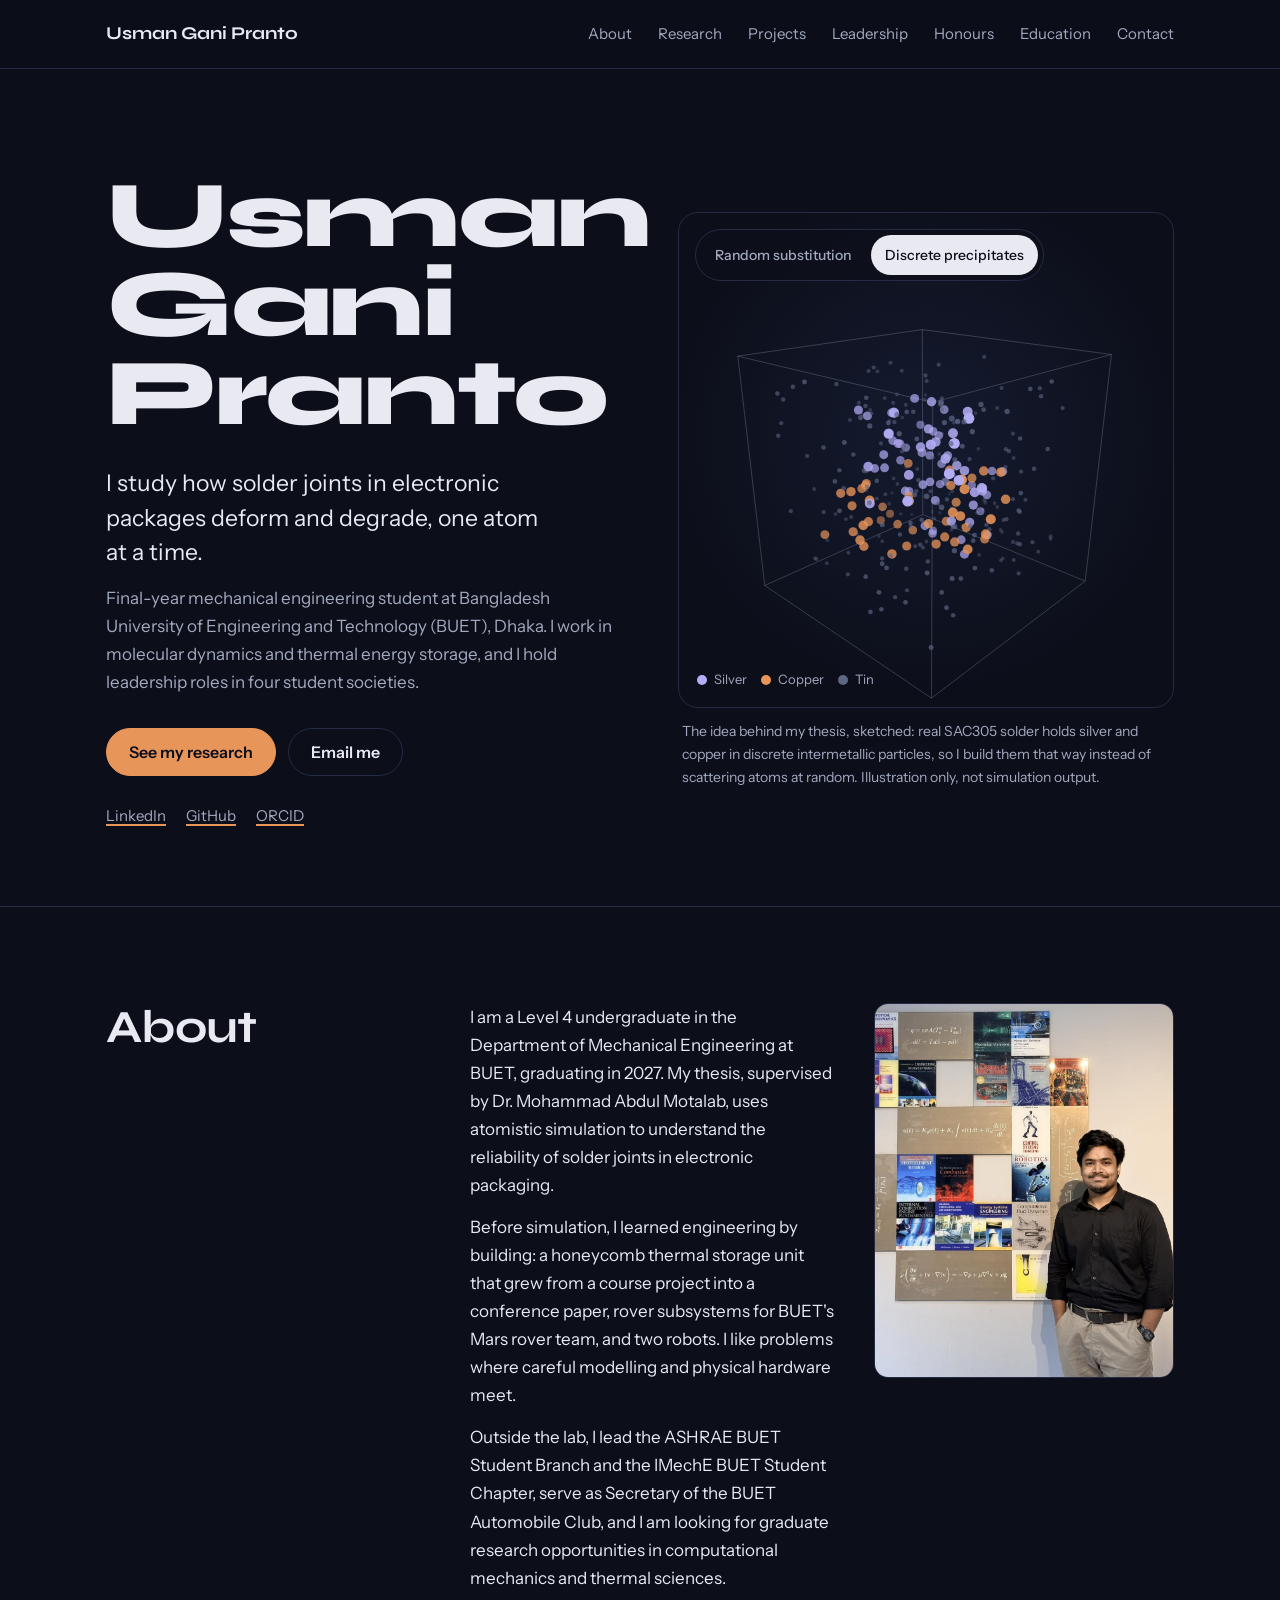
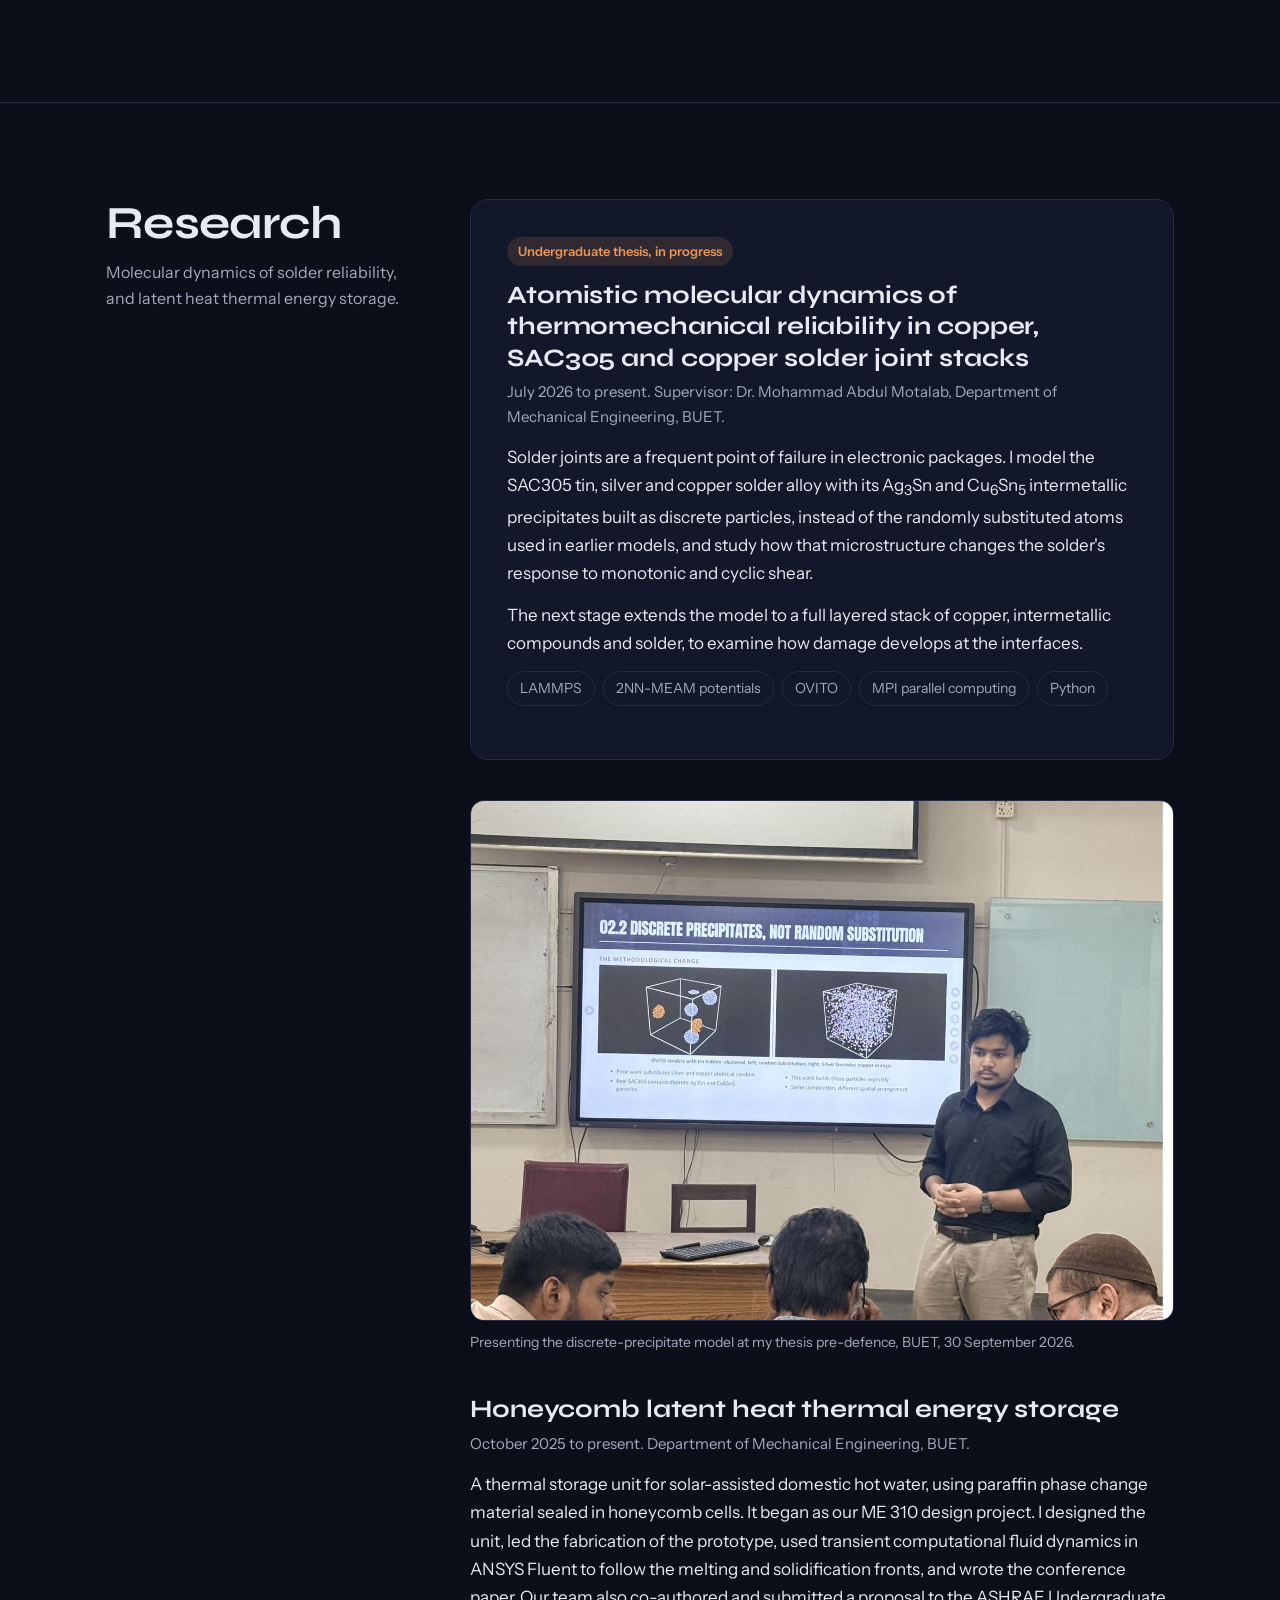
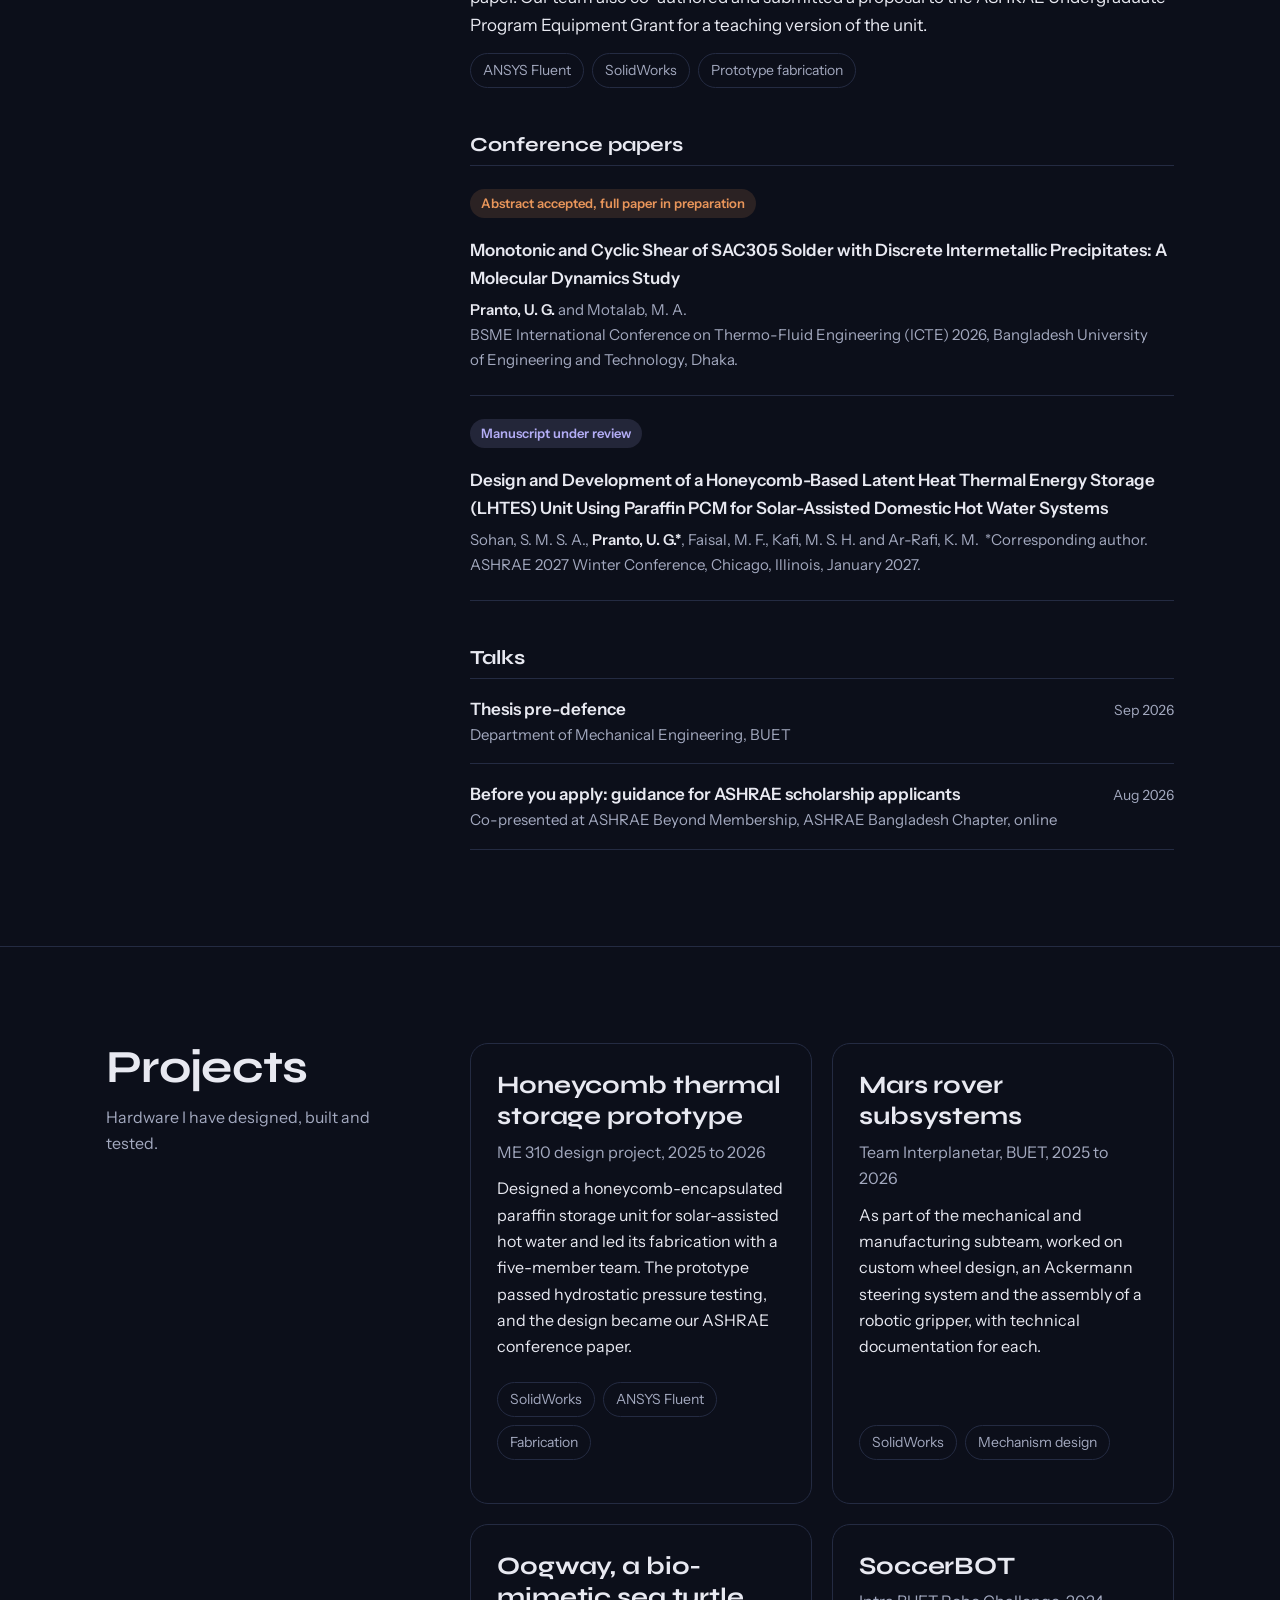
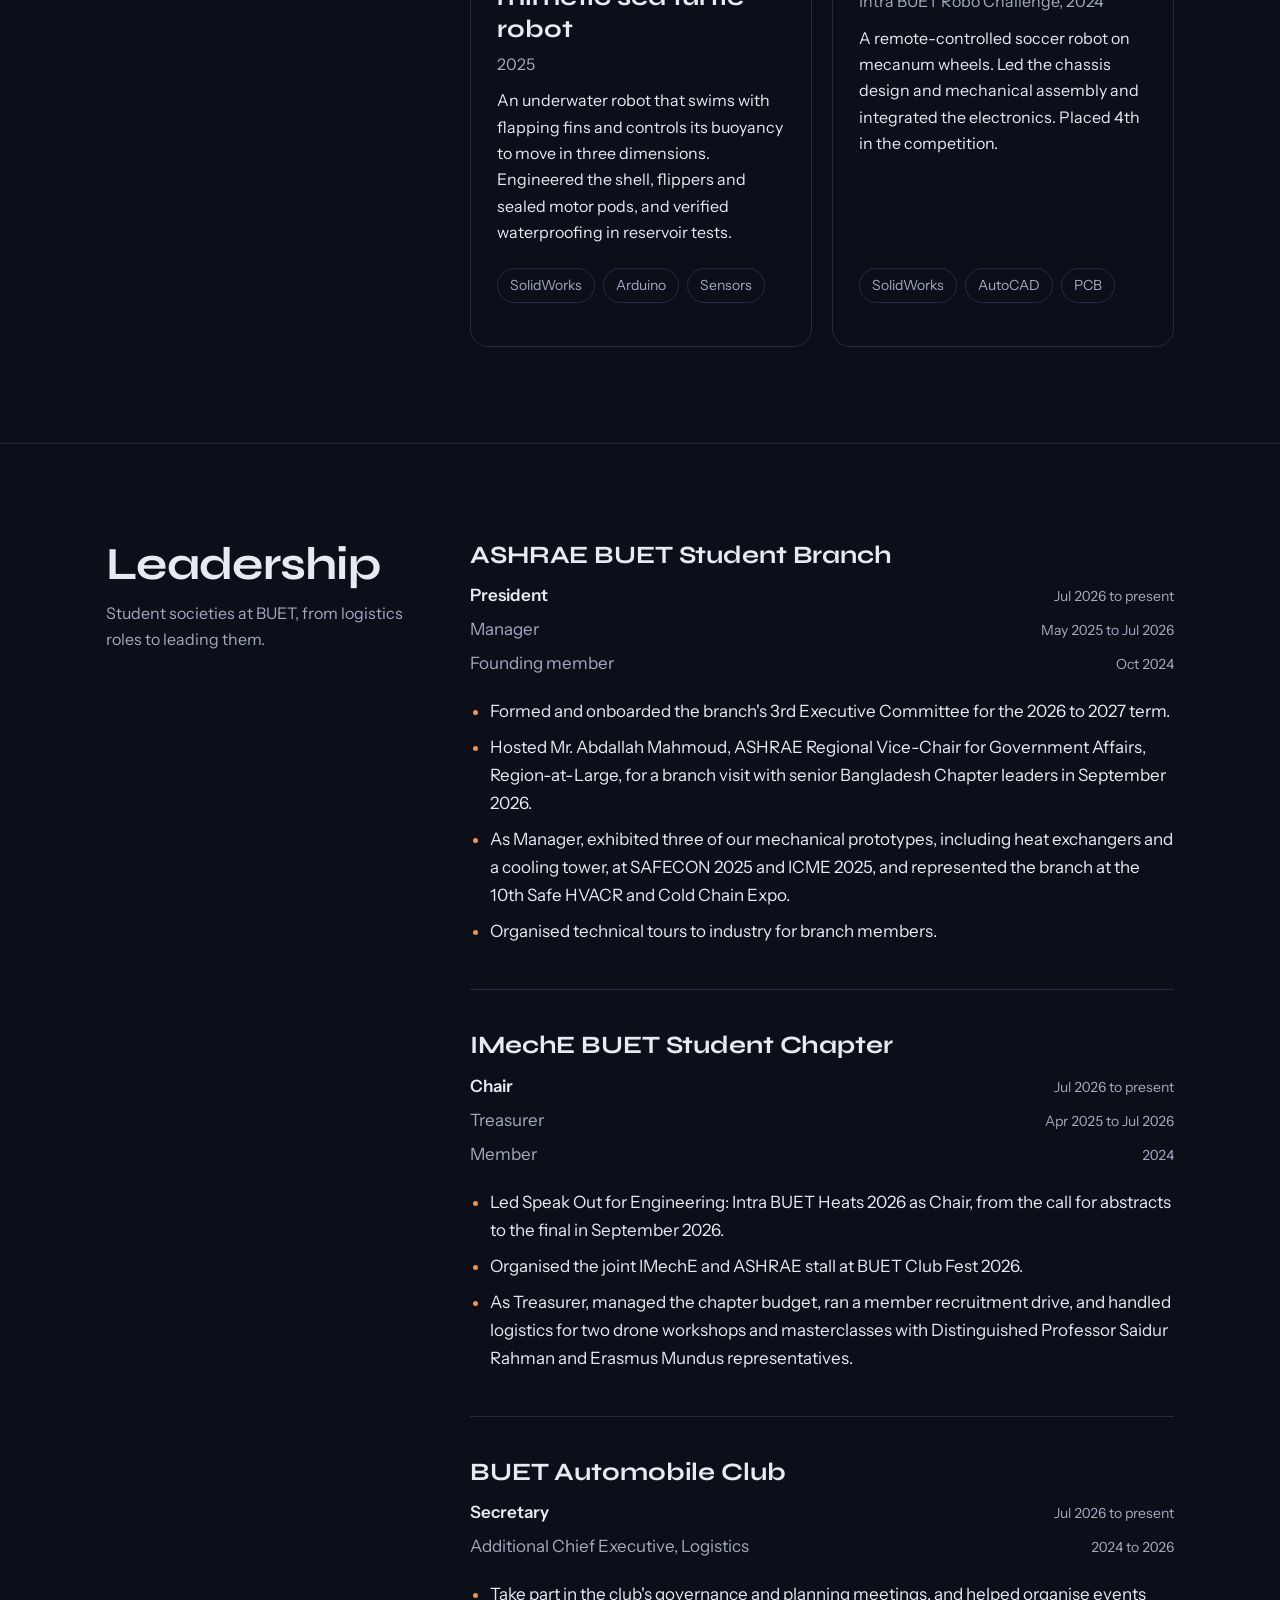
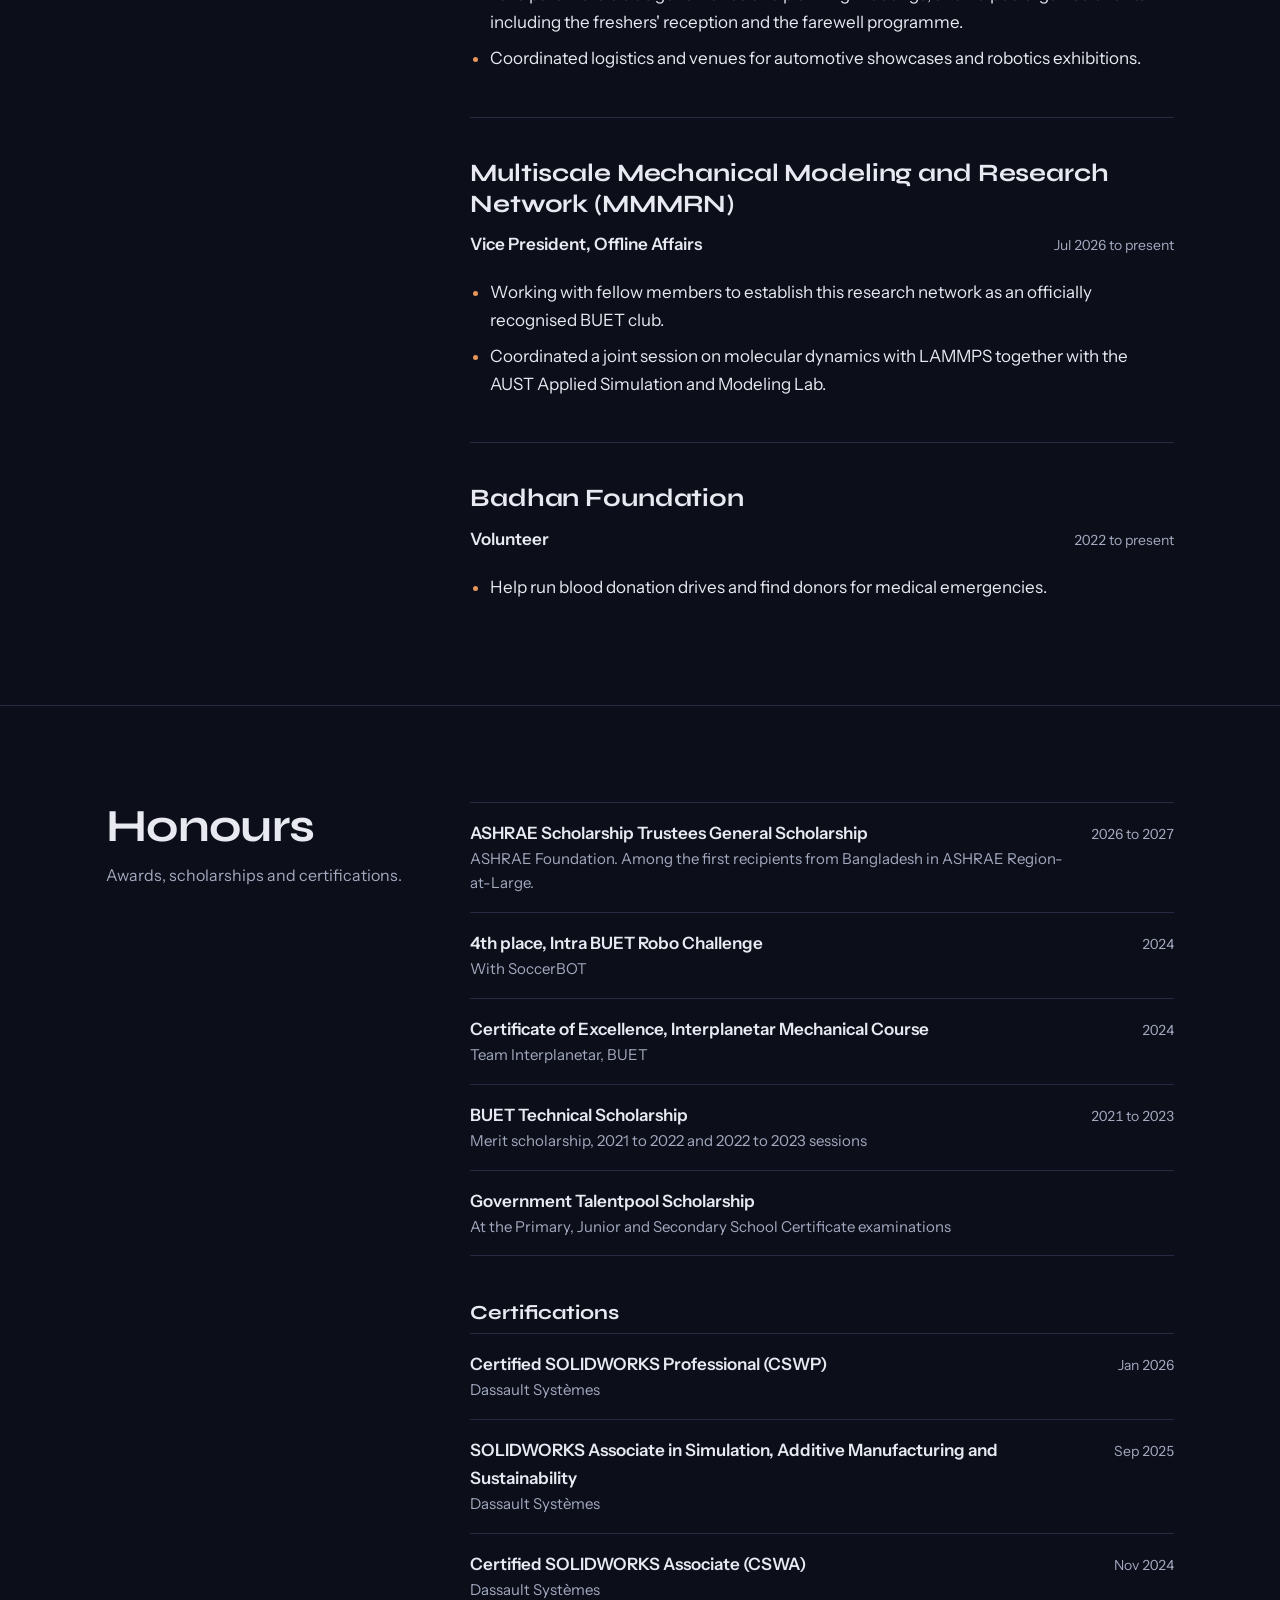
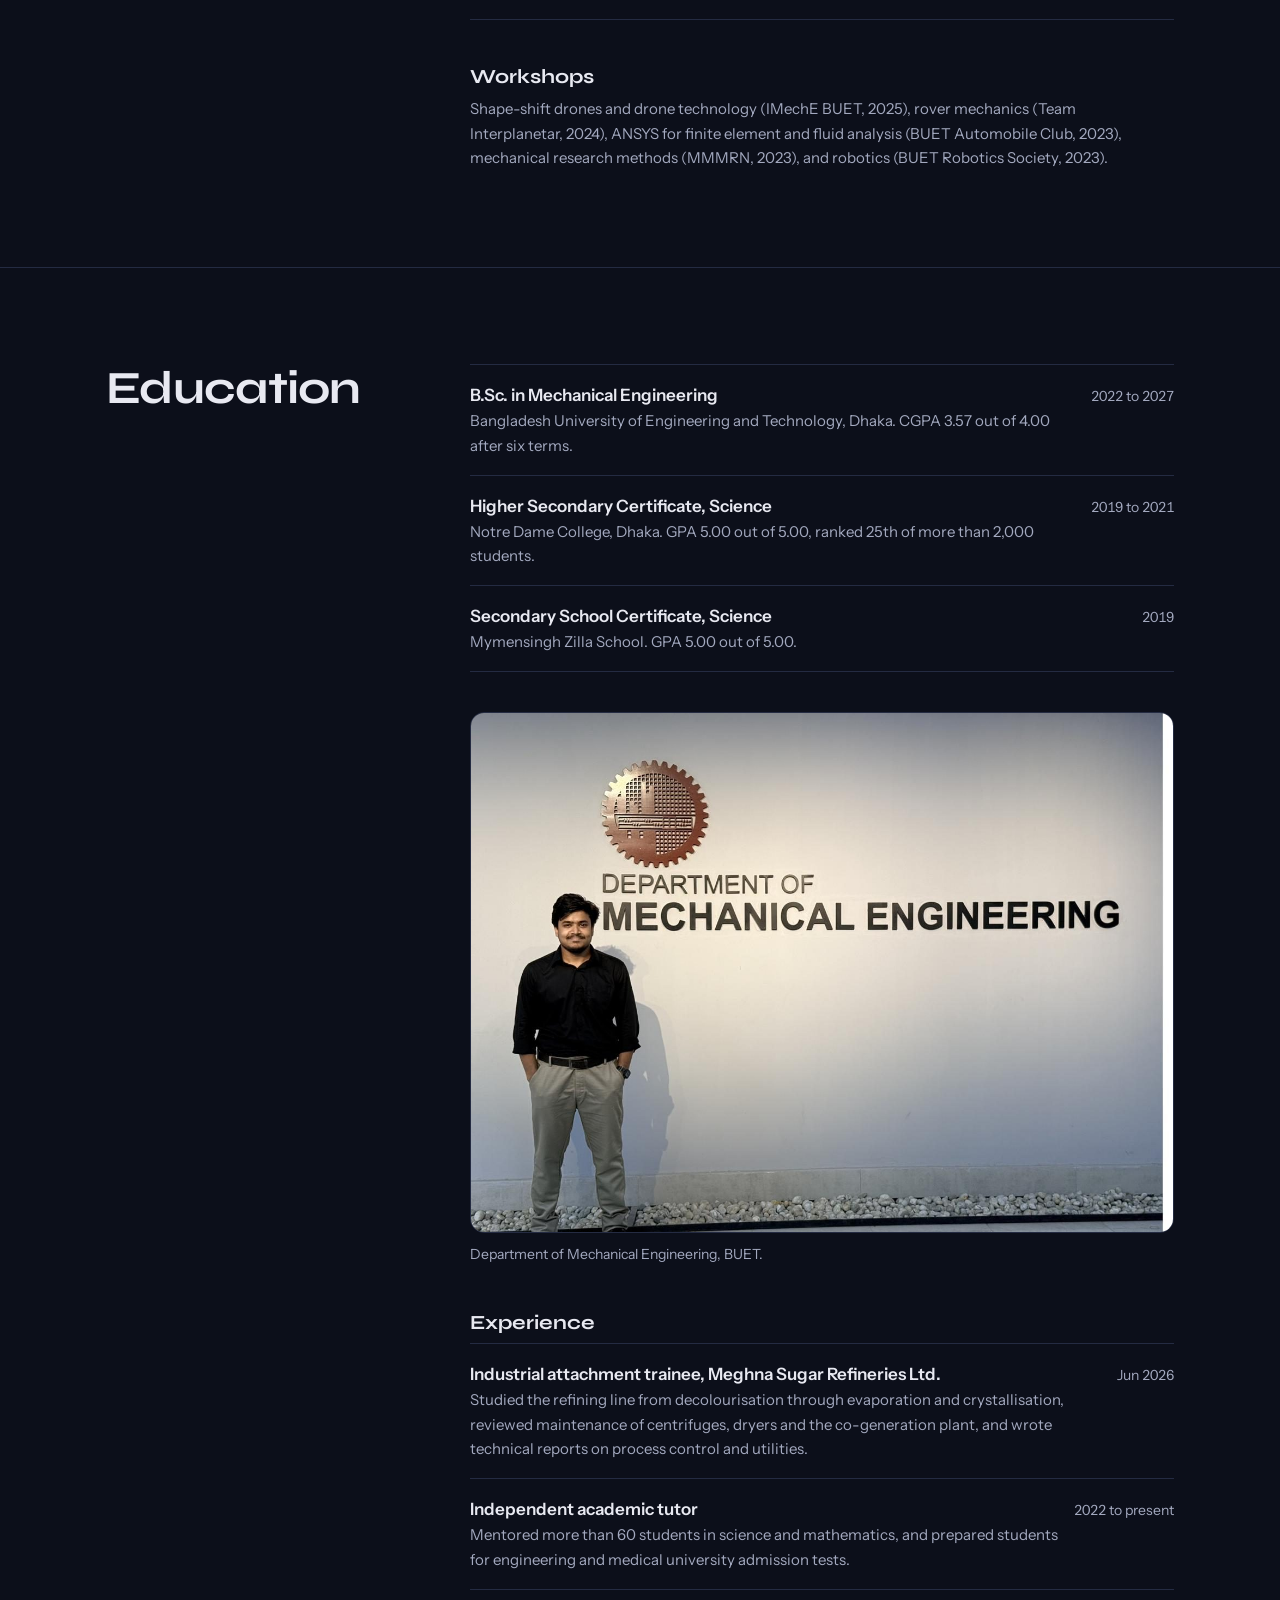
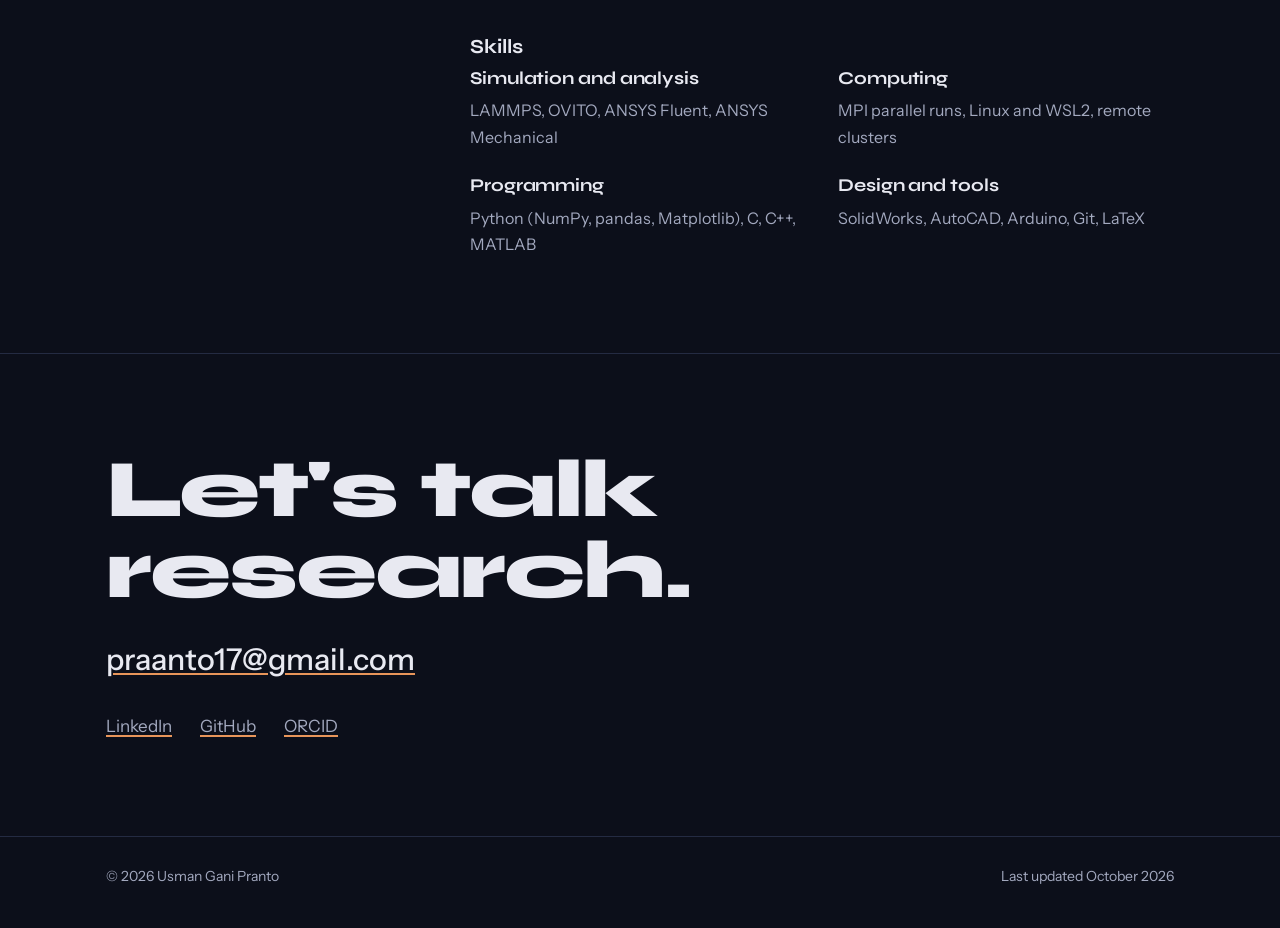
==== index.html @ 05448e8d "Initial site upload" ====
<!doctype html>
<html lang="en">
<head>
<meta charset="utf-8">
<meta name="viewport" content="width=device-width, initial-scale=1, viewport-fit=cover">
<title>Usman Gani Pranto | Mechanical Engineering, BUET</title>
<meta name="description" content="Usman Gani Pranto is a final-year mechanical engineering student at BUET working on atomistic molecular dynamics of solder joint reliability and latent heat thermal energy storage.">
<meta property="og:title" content="Usman Gani Pranto">
<meta property="og:description" content="Atomistic simulation of solder joint reliability, thermal energy storage, and engineering leadership at BUET.">
<meta property="og:image" content="assets/portrait.jpg">
<meta property="og:type" content="website">
<link rel="icon" href="data:image/svg+xml,%3Csvg xmlns='http://www.w3.org/2000/svg' viewBox='0 0 64 64'%3E%3Crect width='64' height='64' rx='14' fill='%230C0F1A'/%3E%3Ccircle cx='22' cy='26' r='9' fill='%23B3ADF5'/%3E%3Ccircle cx='42' cy='40' r='9' fill='%23E8955A'/%3E%3Ccircle cx='44' cy='18' r='4' fill='%235D6684'/%3E%3Ccircle cx='18' cy='46' r='4' fill='%235D6684'/%3E%3C/svg%3E">
<link rel="preconnect" href="https://fonts.googleapis.com">
<link rel="preconnect" href="https://fonts.gstatic.com" crossorigin>
<link href="https://fonts.googleapis.com/css2?family=Syne:wght@600;700;800&family=Instrument+Sans:ital,wght@0,400;0,500;0,600;1,400&display=swap" rel="stylesheet">
<style>
:root{
  --ink:#0C0F1A;
  --panel:#121729;
  --line:#242B42;
  --text:#E8E9F1;
  --muted:#A3A9BF;
  --copper:#E8955A;
  --silver:#B3ADF5;
  --tin:#5D6684;
  --display:'Syne', 'Arial Narrow', sans-serif;
  --body:'Instrument Sans', 'Segoe UI', system-ui, sans-serif;
  --wrap:1180px;
  --gutter:clamp(20px, 5vw, 56px);
}
*,*::before,*::after{box-sizing:border-box}
html{scroll-padding-top:84px;-webkit-text-size-adjust:100%}
body{margin:0;background:var(--ink);color:var(--text);font-family:var(--body);font-size:17px;line-height:1.65;padding-bottom:env(safe-area-inset-bottom,0px)}
img{max-width:100%;height:auto;display:block}
a{color:var(--text);text-decoration-color:var(--copper);text-decoration-thickness:1.5px;text-underline-offset:3px}
a:hover{color:var(--copper)}
:focus-visible{outline:2px solid var(--copper);outline-offset:3px;border-radius:2px}
.skip{position:absolute;left:-999px;top:12px;background:var(--copper);color:var(--ink);padding:10px 16px;z-index:100}
.skip:focus{left:12px}
.wrap{max-width:var(--wrap);margin:0 auto;padding:0 var(--gutter)}

/* Navigation */
.top{position:sticky;top:0;z-index:50;background:rgba(12,15,26,.88);backdrop-filter:blur(10px);-webkit-backdrop-filter:blur(10px);border-bottom:1px solid var(--line);padding-top:env(safe-area-inset-top,0px)}
.top .wrap{display:flex;align-items:center;justify-content:space-between;gap:24px;height:68px}
.brand{font-family:var(--display);font-weight:700;font-size:18px;text-decoration:none;white-space:nowrap}
.nav{display:flex;gap:26px;overflow-x:auto;scrollbar-width:none}
.nav::-webkit-scrollbar{display:none}
.nav a{font-size:15px;color:var(--muted);text-decoration:none;white-space:nowrap;padding:10px 0}
.nav a:hover{color:var(--text)}

/* Hero */
.hero{display:grid;grid-template-columns:minmax(0,1.05fr) minmax(0,1fr);gap:clamp(24px,4vw,64px);align-items:center;padding:clamp(48px,8vw,104px) 0 clamp(40px,6vw,80px)}
.hero h1{font-family:var(--display);font-weight:800;font-size:clamp(46px,7.4vw,104px);line-height:.94;letter-spacing:-.025em;margin:0 0 28px}
.lede{font-size:clamp(19px,1.9vw,23px);line-height:1.5;max-width:30ch;margin:0 0 14px}
.sublede{color:var(--muted);max-width:48ch;margin:0 0 32px}
.actions{display:flex;flex-wrap:wrap;gap:12px;margin-bottom:28px}
.btn{display:inline-flex;align-items:center;min-height:48px;padding:0 22px;border-radius:999px;font-weight:600;font-size:16px;text-decoration:none;border:1px solid var(--line)}
.btn.primary{background:var(--copper);border-color:var(--copper);color:var(--ink)}
.btn.primary:hover{background:#F2A66F;color:var(--ink)}
.btn:not(.primary):hover{border-color:var(--copper);color:var(--text)}
.profiles{display:flex;flex-wrap:wrap;gap:20px;font-size:15px}
.profiles a{color:var(--muted)}
.profiles a:hover{color:var(--copper)}

.viewport{position:relative;background:radial-gradient(circle at 50% 45%, #151B30 0%, var(--ink) 70%);border:1px solid var(--line);border-radius:20px;overflow:hidden}
.viewport canvas{display:block;width:100%;aspect-ratio:1/1}
.switch{position:absolute;left:16px;right:16px;top:16px;display:flex;gap:6px;background:rgba(12,15,26,.75);border:1px solid var(--line);border-radius:999px;padding:5px;width:max-content;max-width:calc(100% - 32px)}
.switch button{appearance:none;border:0;background:transparent;color:var(--muted);font:500 14px/1 var(--body);padding:11px 14px;border-radius:999px;cursor:pointer;min-height:40px}
.switch button[aria-pressed="true"]{background:var(--text);color:var(--ink)}
.legend{position:absolute;left:18px;bottom:16px;display:flex;flex-wrap:wrap;gap:14px;font-size:13px;color:var(--muted)}
.legend span{display:inline-flex;align-items:center;gap:7px}
.legend i{width:10px;height:10px;border-radius:50%;display:inline-block}
.caption{font-size:14px;color:var(--muted);margin:12px 4px 0;max-width:60ch}

/* Sections */
section.block{border-top:1px solid var(--line);padding:clamp(56px,8vw,96px) 0}
.block .wrap{display:grid;grid-template-columns:minmax(0,300px) minmax(0,1fr);gap:clamp(24px,5vw,72px)}
.head{align-self:start;position:sticky;top:100px}
.head h2{font-family:var(--display);font-weight:700;font-size:clamp(32px,3.6vw,46px);line-height:1.05;letter-spacing:-.015em;margin:0 0 12px}
.head p{color:var(--muted);margin:0;font-size:16px;max-width:34ch}
.body > * + *{margin-top:40px}
h3{font-family:var(--display);font-weight:700;font-size:clamp(21px,2vw,25px);line-height:1.25;margin:0 0 6px;letter-spacing:-.005em}
.meta{color:var(--muted);font-size:15px;margin:0 0 14px}
p{margin:0 0 14px;max-width:68ch}
ul.points{margin:0;padding-left:20px;max-width:68ch}
ul.points li{margin-bottom:8px}
ul.points li::marker{color:var(--copper)}
.tags{display:flex;flex-wrap:wrap;gap:8px;margin-top:14px;padding:0;list-style:none}
.tags li{font-size:14px;padding:5px 12px;border:1px solid var(--line);border-radius:999px;color:var(--muted)}
figure{margin:0}
figure img{border-radius:14px;border:1px solid var(--line)}
figcaption{font-size:14px;color:var(--muted);margin-top:10px}

/* About */
.about{display:grid;grid-template-columns:minmax(0,1fr) minmax(0,300px);gap:40px;align-items:start}
.about figure img{aspect-ratio:4/5;object-fit:cover;object-position:72% 50%}

/* Research */
.feature{background:var(--panel);border:1px solid var(--line);border-radius:18px;padding:clamp(22px,3vw,36px)}
.status{display:inline-block;font-size:13px;font-weight:600;padding:4px 11px;border-radius:999px;margin-bottom:14px}
.status.live{background:rgba(232,149,90,.14);color:var(--copper)}
.status.review{background:rgba(179,173,245,.14);color:var(--silver)}
ol.pubs{list-style:none;margin:0;padding:0}
ol.pubs li{padding:22px 0;border-top:1px solid var(--line)}
ol.pubs li:last-child{border-bottom:1px solid var(--line)}
.pub-title{font-weight:600;display:block;margin:4px 0 6px;max-width:68ch}
.pub-authors,.pub-venue{color:var(--muted);font-size:15px;display:block;max-width:68ch}
.pub-authors strong{color:var(--text);font-weight:600}
.subhead{font-family:var(--display);font-weight:700;font-size:20px;margin:0 0 4px}

/* Projects */
.projects{display:grid;grid-template-columns:repeat(2,minmax(0,1fr));gap:20px}
.project{border:1px solid var(--line);border-radius:18px;padding:26px;display:flex;flex-direction:column}
.project .meta{margin-bottom:10px}
.project p{font-size:16px}
.project .tags{margin-top:auto;padding-top:8px}

/* Leadership timeline */
.org{display:grid;grid-template-columns:minmax(0,1fr);gap:4px;padding-bottom:36px;border-bottom:1px solid var(--line)}
.org:last-child{border-bottom:0;padding-bottom:0}
.roles{list-style:none;margin:0 0 16px;padding:0;display:flex;flex-direction:column;gap:6px}
.roles li{display:grid;grid-template-columns:minmax(0,1fr) auto;gap:16px;align-items:baseline}
.roles .role{font-weight:600}
.roles .role.past{font-weight:400;color:var(--muted)}
.roles time{font-size:14px;color:var(--muted);white-space:nowrap;font-variant-numeric:tabular-nums}

/* Honours and lists */
.rows{list-style:none;margin:0;padding:0}
.rows li{display:grid;grid-template-columns:minmax(0,1fr) auto;gap:16px;padding:16px 0;border-top:1px solid var(--line);align-items:baseline}
.rows li:last-child{border-bottom:1px solid var(--line)}
.rows strong{font-weight:600;display:block}
.rows span.note{color:var(--muted);font-size:15px;display:block}
.rows time{font-size:14px;color:var(--muted);white-space:nowrap;font-variant-numeric:tabular-nums}

.skills{display:grid;grid-template-columns:repeat(2,minmax(0,1fr));gap:24px 32px}
.skills h3{font-size:18px;margin-bottom:8px}
.skills p{color:var(--muted);font-size:16px;margin:0}

/* Contact */
.contact h2{font-family:var(--display);font-weight:800;font-size:clamp(40px,6.4vw,84px);line-height:.98;letter-spacing:-.025em;margin:0 0 24px;max-width:14ch}
.contact .mail{font-size:clamp(20px,2.6vw,30px);font-weight:500}
.contact .profiles{margin-top:28px;font-size:17px;gap:28px}
footer{border-top:1px solid var(--line);padding:28px 0 40px;color:var(--muted);font-size:14px}
footer .wrap{display:flex;flex-wrap:wrap;justify-content:space-between;gap:12px}

@media (max-width: 900px){
  .hero{grid-template-columns:minmax(0,1fr)}
  .block .wrap{grid-template-columns:minmax(0,1fr)}
  .head{position:static}
  .about{grid-template-columns:minmax(0,1fr)}
  .about figure{max-width:360px}
  .projects,.skills{grid-template-columns:minmax(0,1fr)}
}
@media (max-width: 620px){
  .top .wrap{height:auto;flex-direction:column;align-items:flex-start;gap:0;padding-top:12px}
  .nav{width:100%;gap:20px}
  .rows li,.roles li{grid-template-columns:minmax(0,1fr)}
  .switch button{font-size:13px;padding:10px 11px}
}
@media (prefers-reduced-motion: reduce){
  html{scroll-behavior:auto}
}
</style>
</head>
<body>
<a class="skip" href="#main">Skip to content</a>

<header class="top">
  <div class="wrap">
    <a class="brand" href="#top">Usman Gani Pranto</a>
    <nav class="nav" aria-label="Sections">
      <a href="#about">About</a>
      <a href="#research">Research</a>
      <a href="#projects">Projects</a>
      <a href="#leadership">Leadership</a>
      <a href="#honours">Honours</a>
      <a href="#education">Education</a>
      <a href="#contact">Contact</a>
    </nav>
  </div>
</header>

<main id="main">

<div class="wrap" id="top">
  <div class="hero">
    <div>
      <h1>Usman Gani Pranto</h1>
      <p class="lede">I study how solder joints in electronic packages deform and degrade, one atom at a time.</p>
      <p class="sublede">Final-year mechanical engineering student at Bangladesh University of Engineering and Technology (BUET), Dhaka. I work in molecular dynamics and thermal energy storage, and I hold leadership roles in four student societies.</p>
      <div class="actions">
        <a class="btn primary" href="#research">See my research</a>
        <a class="btn" href="mailto:praanto17@gmail.com">Email me</a>
      </div>
      <div class="profiles">
        <a href="https://www.linkedin.com/in/praaaanto/" rel="noopener">LinkedIn</a>
        <a href="https://github.com/praaaanto" rel="noopener">GitHub</a>
        <a href="https://orcid.org/0009-0005-6870-2118" rel="noopener">ORCID</a>
      </div>
    </div>

    <div>
      <div class="viewport">
        <canvas id="atoms" aria-label="Animated sketch of a solder simulation cell. Silver and copper atoms move from random positions into discrete clusters." role="img"></canvas>
        <div class="switch" role="group" aria-label="Microstructure model">
          <button type="button" id="btn-random" aria-pressed="false">Random substitution</button>
          <button type="button" id="btn-cluster" aria-pressed="true">Discrete precipitates</button>
        </div>
        <div class="legend" aria-hidden="true">
          <span><i style="background:var(--silver)"></i>Silver</span>
          <span><i style="background:var(--copper)"></i>Copper</span>
          <span><i style="background:var(--tin)"></i>Tin</span>
        </div>
      </div>
      <p class="caption">The idea behind my thesis, sketched: real SAC305 solder holds silver and copper in discrete intermetallic particles, so I build them that way instead of scattering atoms at random. Illustration only, not simulation output.</p>
    </div>
  </div>
</div>

<section class="block" id="about">
  <div class="wrap">
    <div class="head">
      <h2>About</h2>
    </div>
    <div class="body">
      <div class="about">
        <div>
          <p>I am a Level 4 undergraduate in the Department of Mechanical Engineering at BUET, graduating in 2027. My thesis, supervised by Dr. Mohammad Abdul Motalab, uses atomistic simulation to understand the reliability of solder joints in electronic packaging.</p>
          <p>Before simulation, I learned engineering by building: a honeycomb thermal storage unit that grew from a course project into a conference paper, rover subsystems for BUET's Mars rover team, and two robots. I like problems where careful modelling and physical hardware meet.</p>
          <p>Outside the lab, I lead the ASHRAE BUET Student Branch and the IMechE BUET Student Chapter, serve as Secretary of the BUET Automobile Club, and I am looking for graduate research opportunities in computational mechanics and thermal sciences.</p>
        </div>
        <figure>
          <img src="assets/portrait.jpg" alt="Usman Gani Pranto smiling in front of a wall of mechanical engineering textbooks" width="1036" height="1176" loading="lazy">
        </figure>
      </div>
    </div>
  </div>
</section>

<section class="block" id="research">
  <div class="wrap">
    <div class="head">
      <h2>Research</h2>
      <p>Molecular dynamics of solder reliability, and latent heat thermal energy storage.</p>
    </div>
    <div class="body">

      <article class="feature">
        <span class="status live">Undergraduate thesis, in progress</span>
        <h3>Atomistic molecular dynamics of thermomechanical reliability in copper, SAC305 and copper solder joint stacks</h3>
        <p class="meta">July 2026 to present. Supervisor: Dr. Mohammad Abdul Motalab, Department of Mechanical Engineering, BUET.</p>
        <p>Solder joints are a frequent point of failure in electronic packages. I model the SAC305 tin, silver and copper solder alloy with its Ag<sub>3</sub>Sn and Cu<sub>6</sub>Sn<sub>5</sub> intermetallic precipitates built as discrete particles, instead of the randomly substituted atoms used in earlier models, and study how that microstructure changes the solder's response to monotonic and cyclic shear.</p>
        <p>The next stage extends the model to a full layered stack of copper, intermetallic compounds and solder, to examine how damage develops at the interfaces.</p>
        <ul class="tags" aria-label="Methods">
          <li>LAMMPS</li><li>2NN-MEAM potentials</li><li>OVITO</li><li>MPI parallel computing</li><li>Python</li>
        </ul>
      </article>

      <figure>
        <img src="assets/predefence.jpg" alt="Pranto presenting a slide comparing discrete precipitates with random substitution at his thesis pre-defence" width="1288" height="952" loading="lazy">
        <figcaption>Presenting the discrete-precipitate model at my thesis pre-defence, BUET, 30 September 2026.</figcaption>
      </figure>

      <article>
        <h3>Honeycomb latent heat thermal energy storage</h3>
        <p class="meta">October 2025 to present. Department of Mechanical Engineering, BUET.</p>
        <p>A thermal storage unit for solar-assisted domestic hot water, using paraffin phase change material sealed in honeycomb cells. It began as our ME 310 design project. I designed the unit, led the fabrication of the prototype, used transient computational fluid dynamics in ANSYS Fluent to follow the melting and solidification fronts, and wrote the conference paper. Our team also co-authored and submitted a proposal to the ASHRAE Undergraduate Program Equipment Grant for a teaching version of the unit.</p>
        <ul class="tags" aria-label="Methods">
          <li>ANSYS Fluent</li><li>SolidWorks</li><li>Prototype fabrication</li>
        </ul>
      </article>

      <div>
        <p class="subhead">Conference papers</p>
        <ol class="pubs">
          <li>
            <span class="status live">Abstract accepted, full paper in preparation</span>
            <span class="pub-title">Monotonic and Cyclic Shear of SAC305 Solder with Discrete Intermetallic Precipitates: A Molecular Dynamics Study</span>
            <span class="pub-authors"><strong>Pranto, U. G.</strong> and Motalab, M. A.</span>
            <span class="pub-venue">BSME International Conference on Thermo-Fluid Engineering (ICTE) 2026, Bangladesh University of Engineering and Technology, Dhaka.</span>
          </li>
          <li>
            <span class="status review">Manuscript under review</span>
            <span class="pub-title">Design and Development of a Honeycomb-Based Latent Heat Thermal Energy Storage (LHTES) Unit Using Paraffin PCM for Solar-Assisted Domestic Hot Water Systems</span>
            <span class="pub-authors">Sohan, S. M. S. A., <strong>Pranto, U. G.*</strong>, Faisal, M. F., Kafi, M. S. H. and Ar-Rafi, K. M. &nbsp;*Corresponding author.</span>
            <span class="pub-venue">ASHRAE 2027 Winter Conference, Chicago, Illinois, January 2027.</span>
          </li>
        </ol>
      </div>

      <div>
        <p class="subhead">Talks</p>
        <ul class="rows">
          <li><div><strong>Thesis pre-defence</strong><span class="note">Department of Mechanical Engineering, BUET</span></div><time datetime="2026-09-30">Sep 2026</time></li>
          <li><div><strong>Before you apply: guidance for ASHRAE scholarship applicants</strong><span class="note">Co-presented at ASHRAE Beyond Membership, ASHRAE Bangladesh Chapter, online</span></div><time datetime="2026-08-29">Aug 2026</time></li>
        </ul>
      </div>

    </div>
  </div>
</section>

<section class="block" id="projects">
  <div class="wrap">
    <div class="head">
      <h2>Projects</h2>
      <p>Hardware I have designed, built and tested.</p>
    </div>
    <div class="body">
      <div class="projects">
        <article class="project">
          <h3>Honeycomb thermal storage prototype</h3>
          <p class="meta">ME 310 design project, 2025 to 2026</p>
          <p>Designed a honeycomb-encapsulated paraffin storage unit for solar-assisted hot water and led its fabrication with a five-member team. The prototype passed hydrostatic pressure testing, and the design became our ASHRAE conference paper.</p>
          <ul class="tags"><li>SolidWorks</li><li>ANSYS Fluent</li><li>Fabrication</li></ul>
        </article>
        <article class="project">
          <h3>Mars rover subsystems</h3>
          <p class="meta">Team Interplanetar, BUET, 2025 to 2026</p>
          <p>As part of the mechanical and manufacturing subteam, worked on custom wheel design, an Ackermann steering system and the assembly of a robotic gripper, with technical documentation for each.</p>
          <ul class="tags"><li>SolidWorks</li><li>Mechanism design</li></ul>
        </article>
        <article class="project">
          <h3>Oogway, a bio-mimetic sea turtle robot</h3>
          <p class="meta">2025</p>
          <p>An underwater robot that swims with flapping fins and controls its buoyancy to move in three dimensions. Engineered the shell, flippers and sealed motor pods, and verified waterproofing in reservoir tests.</p>
          <ul class="tags"><li>SolidWorks</li><li>Arduino</li><li>Sensors</li></ul>
        </article>
        <article class="project">
          <h3>SoccerBOT</h3>
          <p class="meta">Intra BUET Robo Challenge, 2024</p>
          <p>A remote-controlled soccer robot on mecanum wheels. Led the chassis design and mechanical assembly and integrated the electronics. Placed 4th in the competition.</p>
          <ul class="tags"><li>SolidWorks</li><li>AutoCAD</li><li>PCB</li></ul>
        </article>
      </div>
    </div>
  </div>
</section>

<section class="block" id="leadership">
  <div class="wrap">
    <div class="head">
      <h2>Leadership</h2>
      <p>Student societies at BUET, from logistics roles to leading them.</p>
    </div>
    <div class="body">

      <div class="org">
        <h3>ASHRAE BUET Student Branch</h3>
        <ul class="roles">
          <li><span class="role">President</span><time>Jul 2026 to present</time></li>
          <li><span class="role past">Manager</span><time>May 2025 to Jul 2026</time></li>
          <li><span class="role past">Founding member</span><time>Oct 2024</time></li>
        </ul>
        <ul class="points">
          <li>Formed and onboarded the branch's 3rd Executive Committee for the 2026 to 2027 term.</li>
          <li>Hosted Mr. Abdallah Mahmoud, ASHRAE Regional Vice-Chair for Government Affairs, Region-at-Large, for a branch visit with senior Bangladesh Chapter leaders in September 2026.</li>
          <li>As Manager, exhibited three of our mechanical prototypes, including heat exchangers and a cooling tower, at SAFECON 2025 and ICME 2025, and represented the branch at the 10th Safe HVACR and Cold Chain Expo.</li>
          <li>Organised technical tours to industry for branch members.</li>
        </ul>
      </div>

      <div class="org">
        <h3>IMechE BUET Student Chapter</h3>
        <ul class="roles">
          <li><span class="role">Chair</span><time>Jul 2026 to present</time></li>
          <li><span class="role past">Treasurer</span><time>Apr 2025 to Jul 2026</time></li>
          <li><span class="role past">Member</span><time>2024</time></li>
        </ul>
        <ul class="points">
          <li>Led Speak Out for Engineering: Intra BUET Heats 2026 as Chair, from the call for abstracts to the final in September 2026.</li>
          <li>Organised the joint IMechE and ASHRAE stall at BUET Club Fest 2026.</li>
          <li>As Treasurer, managed the chapter budget, ran a member recruitment drive, and handled logistics for two drone workshops and masterclasses with Distinguished Professor Saidur Rahman and Erasmus Mundus representatives.</li>
        </ul>
      </div>

      <div class="org">
        <h3>BUET Automobile Club</h3>
        <ul class="roles">
          <li><span class="role">Secretary</span><time>Jul 2026 to present</time></li>
          <li><span class="role past">Additional Chief Executive, Logistics</span><time>2024 to 2026</time></li>
        </ul>
        <ul class="points">
          <li>Take part in the club's governance and planning meetings, and helped organise events including the freshers' reception and the farewell programme.</li>
          <li>Coordinated logistics and venues for automotive showcases and robotics exhibitions.</li>
        </ul>
      </div>

      <div class="org">
        <h3>Multiscale Mechanical Modeling and Research Network (MMMRN)</h3>
        <ul class="roles">
          <li><span class="role">Vice President, Offline Affairs</span><time>Jul 2026 to present</time></li>
        </ul>
        <ul class="points">
          <li>Working with fellow members to establish this research network as an officially recognised BUET club.</li>
          <li>Coordinated a joint session on molecular dynamics with LAMMPS together with the AUST Applied Simulation and Modeling Lab.</li>
        </ul>
      </div>

      <div class="org">
        <h3>Badhan Foundation</h3>
        <ul class="roles">
          <li><span class="role">Volunteer</span><time>2022 to present</time></li>
        </ul>
        <ul class="points">
          <li>Help run blood donation drives and find donors for medical emergencies.</li>
        </ul>
      </div>

    </div>
  </div>
</section>

<section class="block" id="honours">
  <div class="wrap">
    <div class="head">
      <h2>Honours</h2>
      <p>Awards, scholarships and certifications.</p>
    </div>
    <div class="body">
      <ul class="rows">
        <li><div><strong>ASHRAE Scholarship Trustees General Scholarship</strong><span class="note">ASHRAE Foundation. Among the first recipients from Bangladesh in ASHRAE Region-at-Large.</span></div><time>2026 to 2027</time></li>
        <li><div><strong>4th place, Intra BUET Robo Challenge</strong><span class="note">With SoccerBOT</span></div><time>2024</time></li>
        <li><div><strong>Certificate of Excellence, Interplanetar Mechanical Course</strong><span class="note">Team Interplanetar, BUET</span></div><time>2024</time></li>
        <li><div><strong>BUET Technical Scholarship</strong><span class="note">Merit scholarship, 2021 to 2022 and 2022 to 2023 sessions</span></div><time>2021 to 2023</time></li>
        <li><div><strong>Government Talentpool Scholarship</strong><span class="note">At the Primary, Junior and Secondary School Certificate examinations</span></div></li>
      </ul>

      <div>
        <p class="subhead">Certifications</p>
        <ul class="rows">
          <li><div><strong>Certified SOLIDWORKS Professional (CSWP)</strong><span class="note">Dassault Systèmes</span></div><time datetime="2026-01">Jan 2026</time></li>
          <li><div><strong>SOLIDWORKS Associate in Simulation, Additive Manufacturing and Sustainability</strong><span class="note">Dassault Systèmes</span></div><time datetime="2025-09">Sep 2025</time></li>
          <li><div><strong>Certified SOLIDWORKS Associate (CSWA)</strong><span class="note">Dassault Systèmes</span></div><time datetime="2024-11">Nov 2024</time></li>
        </ul>
      </div>

      <div>
        <p class="subhead">Workshops</p>
        <p class="meta" style="margin:0">Shape-shift drones and drone technology (IMechE BUET, 2025), rover mechanics (Team Interplanetar, 2024), ANSYS for finite element and fluid analysis (BUET Automobile Club, 2023), mechanical research methods (MMMRN, 2023), and robotics (BUET Robotics Society, 2023).</p>
      </div>
    </div>
  </div>
</section>

<section class="block" id="education">
  <div class="wrap">
    <div class="head">
      <h2>Education</h2>
    </div>
    <div class="body">
      <ul class="rows">
        <li><div><strong>B.Sc. in Mechanical Engineering</strong><span class="note">Bangladesh University of Engineering and Technology, Dhaka. CGPA 3.57 out of 4.00 after six terms.</span></div><time>2022 to 2027</time></li>
        <li><div><strong>Higher Secondary Certificate, Science</strong><span class="note">Notre Dame College, Dhaka. GPA 5.00 out of 5.00, ranked 25th of more than 2,000 students.</span></div><time>2019 to 2021</time></li>
        <li><div><strong>Secondary School Certificate, Science</strong><span class="note">Mymensingh Zilla School. GPA 5.00 out of 5.00.</span></div><time>2019</time></li>
      </ul>
      <figure>
        <img src="assets/department.jpg" alt="Pranto standing beside the Department of Mechanical Engineering sign at BUET" width="1288" height="952" loading="lazy">
        <figcaption>Department of Mechanical Engineering, BUET.</figcaption>
      </figure>

      <div>
        <p class="subhead">Experience</p>
        <ul class="rows">
          <li><div><strong>Industrial attachment trainee, Meghna Sugar Refineries Ltd.</strong><span class="note">Studied the refining line from decolourisation through evaporation and crystallisation, reviewed maintenance of centrifuges, dryers and the co-generation plant, and wrote technical reports on process control and utilities.</span></div><time>Jun 2026</time></li>
          <li><div><strong>Independent academic tutor</strong><span class="note">Mentored more than 60 students in science and mathematics, and prepared students for engineering and medical university admission tests.</span></div><time>2022 to present</time></li>
        </ul>
      </div>

      <div>
        <p class="subhead">Skills</p>
        <div class="skills">
          <div><h3>Simulation and analysis</h3><p>LAMMPS, OVITO, ANSYS Fluent, ANSYS Mechanical</p></div>
          <div><h3>Computing</h3><p>MPI parallel runs, Linux and WSL2, remote clusters</p></div>
          <div><h3>Programming</h3><p>Python (NumPy, pandas, Matplotlib), C, C++, MATLAB</p></div>
          <div><h3>Design and tools</h3><p>SolidWorks, AutoCAD, Arduino, Git, LaTeX</p></div>
        </div>
      </div>
    </div>
  </div>
</section>

<section class="block contact" id="contact">
  <div class="wrap" style="display:block">
    <h2>Let's talk research.</h2>
    <a class="mail" href="mailto:praanto17@gmail.com">praanto17@gmail.com</a>
    <div class="profiles">
      <a href="https://www.linkedin.com/in/praaaanto/" rel="noopener">LinkedIn</a>
      <a href="https://github.com/praaaanto" rel="noopener">GitHub</a>
      <a href="https://orcid.org/0009-0005-6870-2118" rel="noopener">ORCID</a>
    </div>
  </div>
</section>

</main>

<footer>
  <div class="wrap">
    <span>&copy; 2026 Usman Gani Pranto</span>
    <span>Last updated October 2026</span>
  </div>
</footer>

<script>
(function () {
  var canvas = document.getElementById('atoms');
  var ctx = canvas.getContext('2d');
  var btnR = document.getElementById('btn-random');
  var btnC = document.getElementById('btn-cluster');
  var reduce = window.matchMedia('(prefers-reduced-motion: reduce)').matches;

  // Seeded random so the sketch looks the same on every visit
  var seed = 7;
  function rnd() { seed = (seed * 16807) % 2147483647; return (seed - 1) / 2147483646; }
  function inCube() { return [rnd() * 1.7 - 0.85, rnd() * 1.7 - 0.85, rnd() * 1.7 - 0.85]; }
  function inBall(c, r) {
    var x, y, z;
    do { x = rnd() * 2 - 1; y = rnd() * 2 - 1; z = rnd() * 2 - 1; } while (x * x + y * y + z * z > 1);
    var k = r * Math.cbrt(rnd());
    var n = Math.sqrt(x * x + y * y + z * z) || 1;
    return [c[0] + x / n * k, c[1] + y / n * k, c[2] + z / n * k];
  }

  var small = window.innerWidth < 620;
  var atoms = [];
  var nTin = small ? 140 : 230;
  for (var i = 0; i < nTin; i++) { var p = inCube(); atoms.push({ t: 0, a: p, b: p }); }

  var agCenters = [[-0.45, -0.35, 0.3], [0.4, -0.5, -0.35], [0.1, 0.45, 0.45]];
  var cuCenters = [[-0.5, 0.4, -0.4], [0.5, 0.25, 0.1]];
  var per = small ? 16 : 22;
  agCenters.forEach(function (c) { for (var j = 0; j < per; j++) atoms.push({ t: 1, a: inCube(), b: inBall(c, 0.2) }); });
  cuCenters.forEach(function (c) { for (var j = 0; j < per; j++) atoms.push({ t: 2, a: inCube(), b: inBall(c, 0.2) }); });

  var edges = [];
  var v = [-0.95, 0.95];
  var corners = [];
  v.forEach(function (x) { v.forEach(function (y) { v.forEach(function (z) { corners.push([x, y, z]); }); }); });
  for (var m = 0; m < 8; m++) for (var n2 = m + 1; n2 < 8; n2++) {
    var d = 0; for (var k = 0; k < 3; k++) if (corners[m][k] !== corners[n2][k]) d++;
    if (d === 1) edges.push([corners[m], corners[n2]]);
  }

  var colors = ['93,102,132', '179,173,245', '232,149,90'];
  var radii = [2.1, 4.6, 4.6];
  var mix = reduce ? 1 : 0, target = 1, angle = 0.6, w = 0, h = 0, dpr = 1, running = true, visible = true;

  function resize() {
    dpr = Math.min(window.devicePixelRatio || 1, 2);
    var r = canvas.getBoundingClientRect();
    w = r.width; h = r.height;
    canvas.width = Math.round(w * dpr); canvas.height = Math.round(h * dpr);
    ctx.setTransform(dpr, 0, 0, dpr, 0, 0);
    draw();
  }

  function project(p) {
    var ca = Math.cos(angle), sa = Math.sin(angle);
    var x = p[0] * ca + p[2] * sa, z = -p[0] * sa + p[2] * ca, y = p[1];
    var tilt = 0.38, ct = Math.cos(tilt), st = Math.sin(tilt);
    var y2 = y * ct - z * st, z2 = y * st + z * ct;
    var s = 4.6 / (4.6 + z2), scale = Math.min(w, h) * 0.26;
    return { x: w / 2 + x * scale * s, y: h / 2 + 18 + y2 * scale * s, z: z2, s: s };
  }

  function ease(t) { return t < 0.5 ? 4 * t * t * t : 1 - Math.pow(-2 * t + 2, 3) / 2; }

  function draw() {
    ctx.clearRect(0, 0, w, h);
    ctx.lineWidth = 1;
    ctx.strokeStyle = 'rgba(163,169,191,0.28)';
    edges.forEach(function (e) {
      var a = project(e[0]), b = project(e[1]);
      ctx.beginPath(); ctx.moveTo(a.x, a.y); ctx.lineTo(b.x, b.y); ctx.stroke();
    });
    var k = ease(mix);
    var list = atoms.map(function (at) {
      var p = [at.a[0] + (at.b[0] - at.a[0]) * k, at.a[1] + (at.b[1] - at.a[1]) * k, at.a[2] + (at.b[2] - at.a[2]) * k];
      var q = project(p); q.t = at.t; return q;
    });
    list.sort(function (a, b) { return b.z - a.z; });
    list.forEach(function (q) {
      var depth = Math.max(0.35, Math.min(1, 0.75 - q.z * 0.35));
      ctx.beginPath();
      ctx.arc(q.x, q.y, radii[q.t] * q.s, 0, Math.PI * 2);
      ctx.fillStyle = 'rgba(' + colors[q.t] + ',' + (q.t === 0 ? depth * 0.7 : depth) + ')';
      ctx.fill();
    });
  }

  var last = 0;
  function frame(ts) {
    if (!running) return;
    var dt = last ? Math.min((ts - last) / 1000, 0.05) : 0; last = ts;
    if (!reduce) {
      angle += dt * 0.12;
      if (mix !== target) {
        var step = dt / 2.2;
        mix = target > mix ? Math.min(target, mix + step) : Math.max(target, mix - step);
      }
    } else { mix = target; }
    draw();
    requestAnimationFrame(frame);
  }

  function setTarget(t) {
    target = t;
    btnR.setAttribute('aria-pressed', t === 0 ? 'true' : 'false');
    btnC.setAttribute('aria-pressed', t === 1 ? 'true' : 'false');
    if (reduce) { mix = t; draw(); }
  }
  btnR.addEventListener('click', function () { setTarget(0); });
  btnC.addEventListener('click', function () { setTarget(1); });

  function start() { if (reduce) return; if (!running && visible && !document.hidden) { running = true; last = 0; requestAnimationFrame(frame); } }
  function stop() { running = false; }
  document.addEventListener('visibilitychange', function () { document.hidden ? stop() : start(); });
  if ('IntersectionObserver' in window) {
    new IntersectionObserver(function (en) { visible = en[0].isIntersecting; visible ? start() : stop(); }).observe(canvas);
  }
  window.addEventListener('resize', resize);

  resize();
  if (reduce) { draw(); running = false; }
  else {
    // One orchestrated moment: atoms settle into precipitates shortly after load
    target = 0;
    requestAnimationFrame(frame);
    setTimeout(function () { setTarget(1); }, 700);
  }
})();
</script>
</body>
</html>
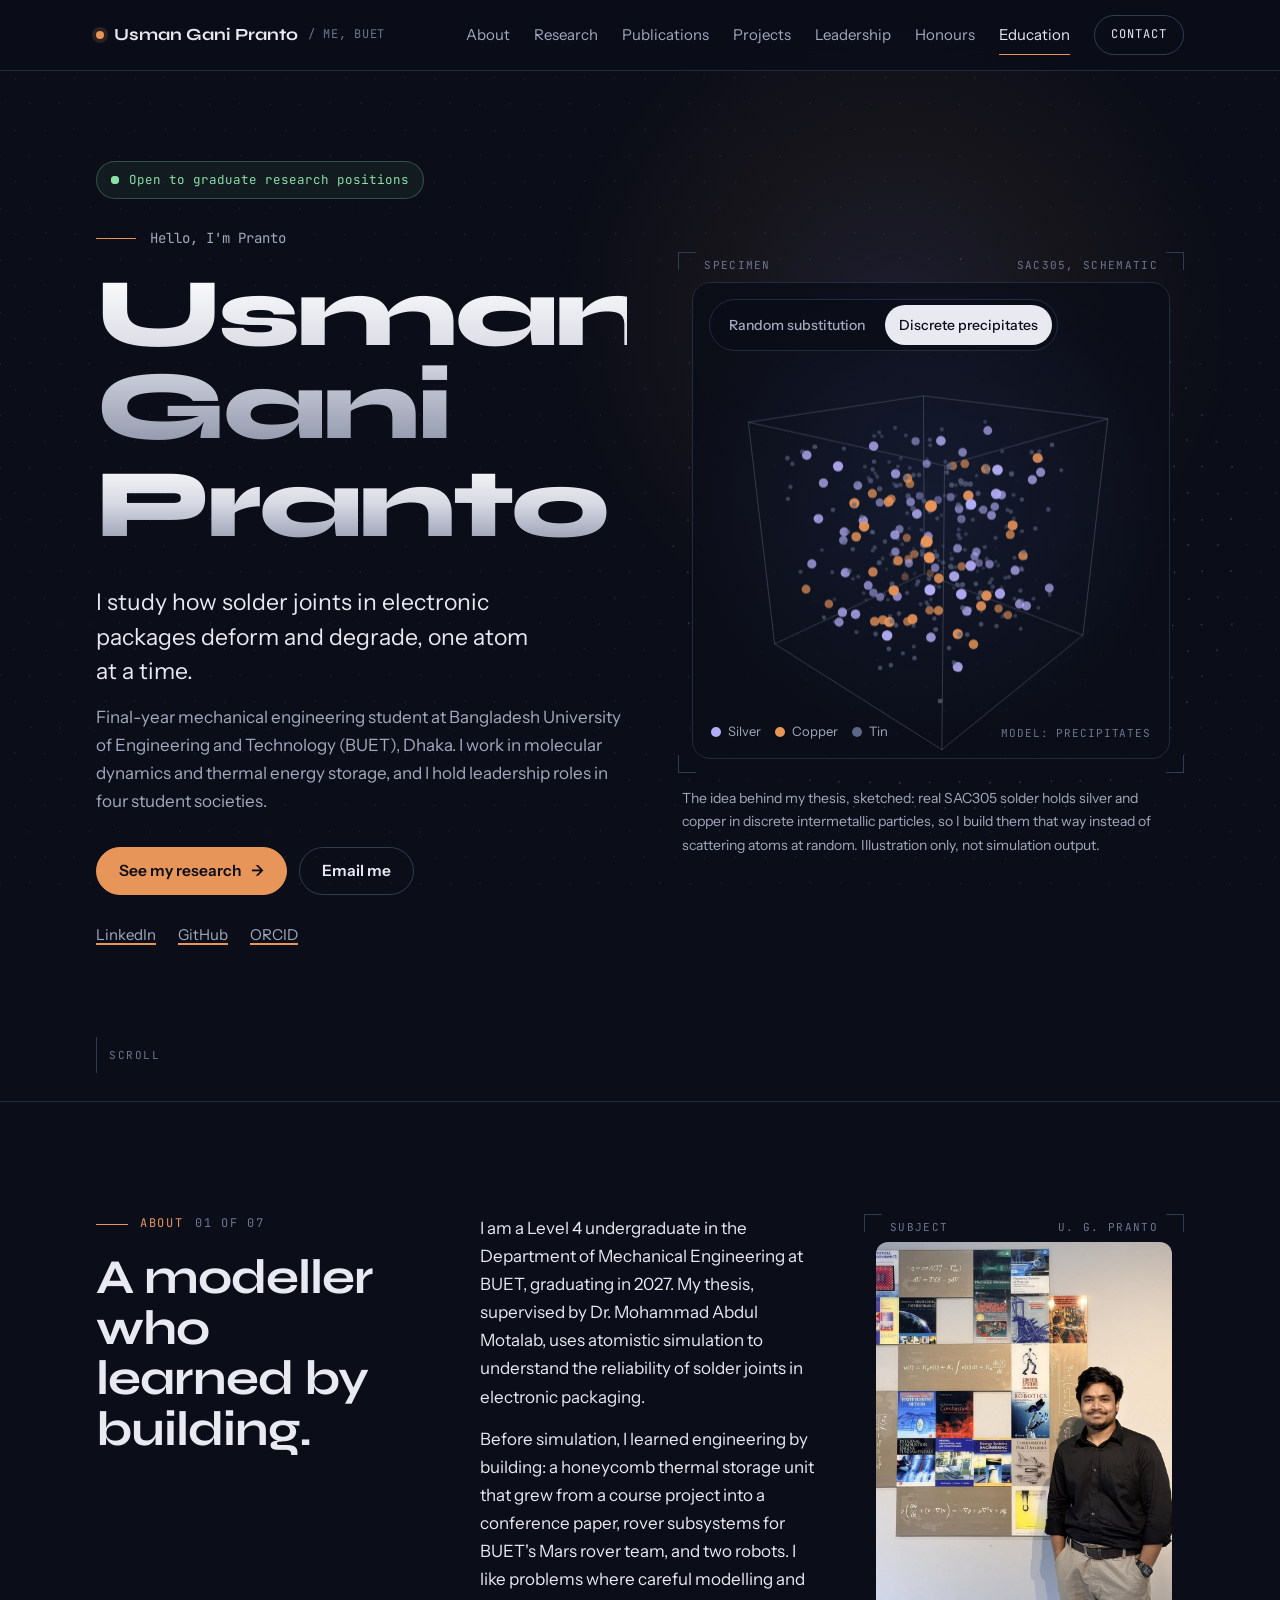
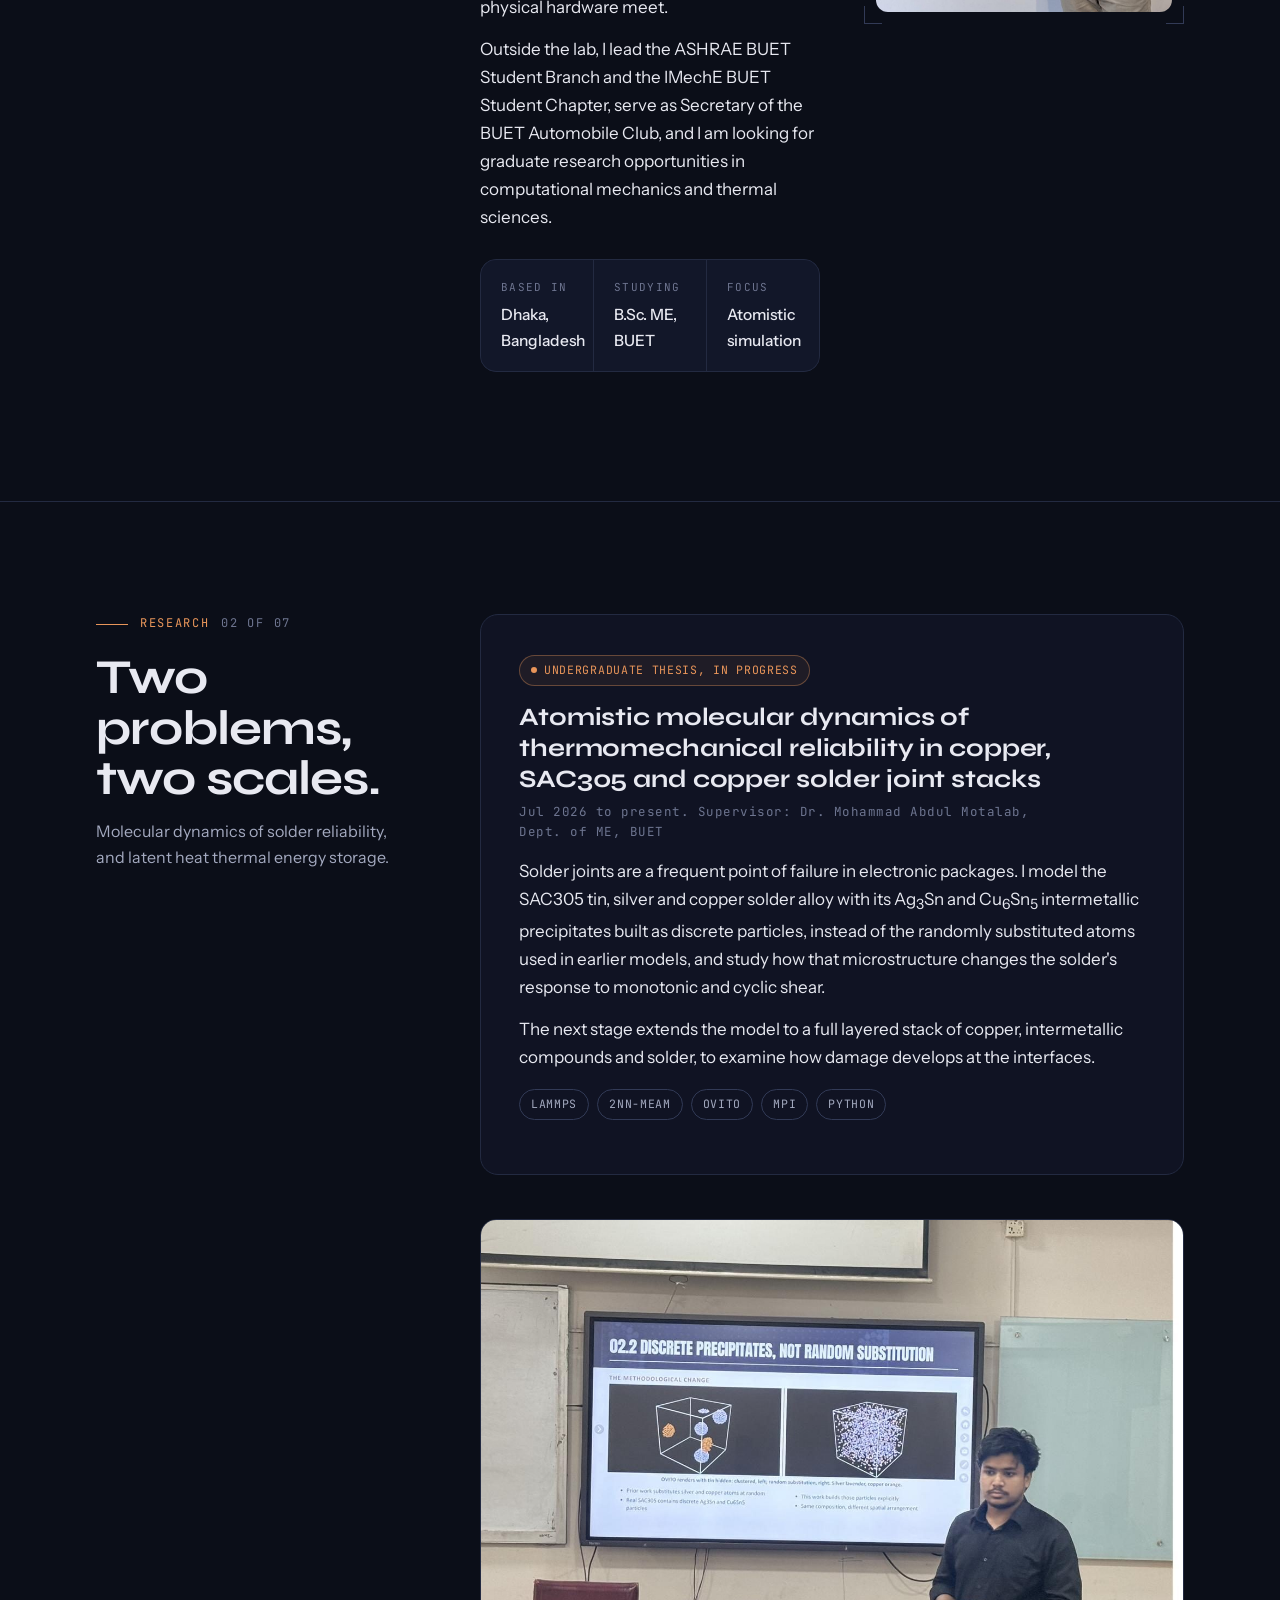
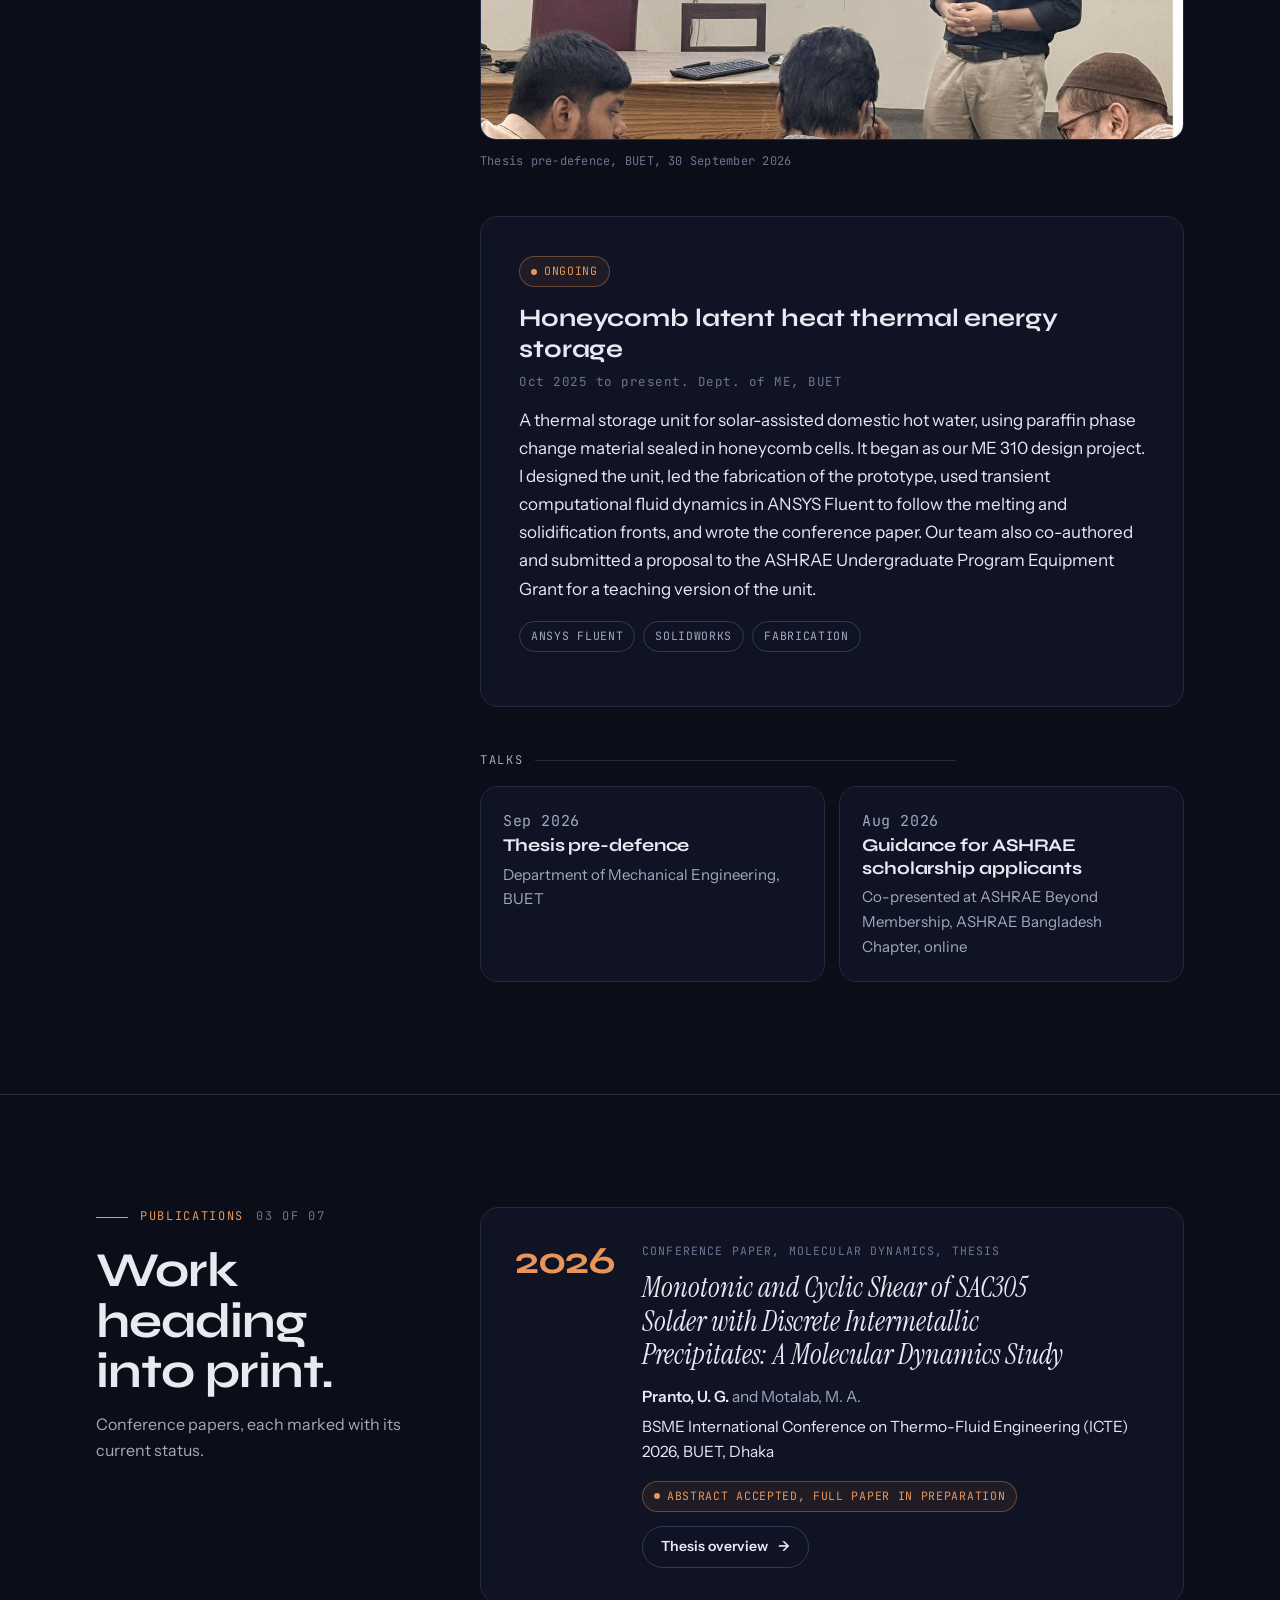
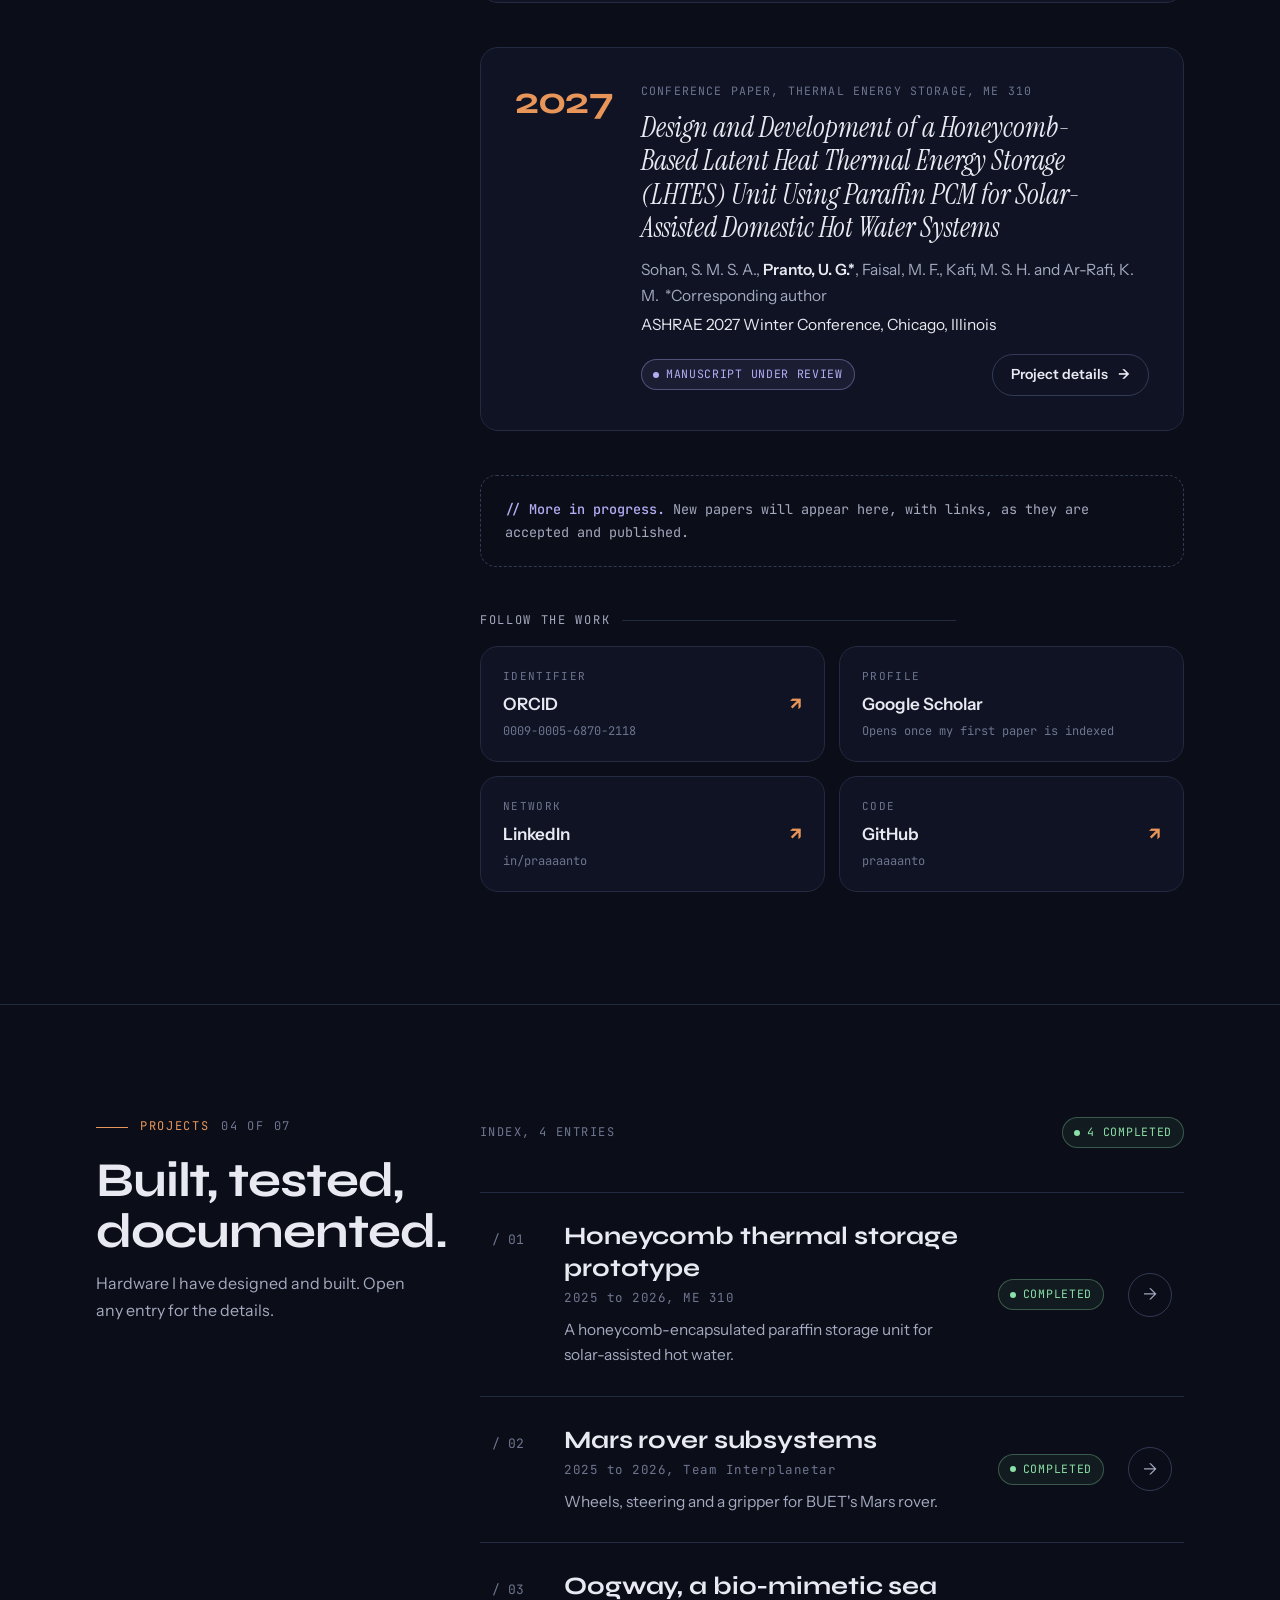
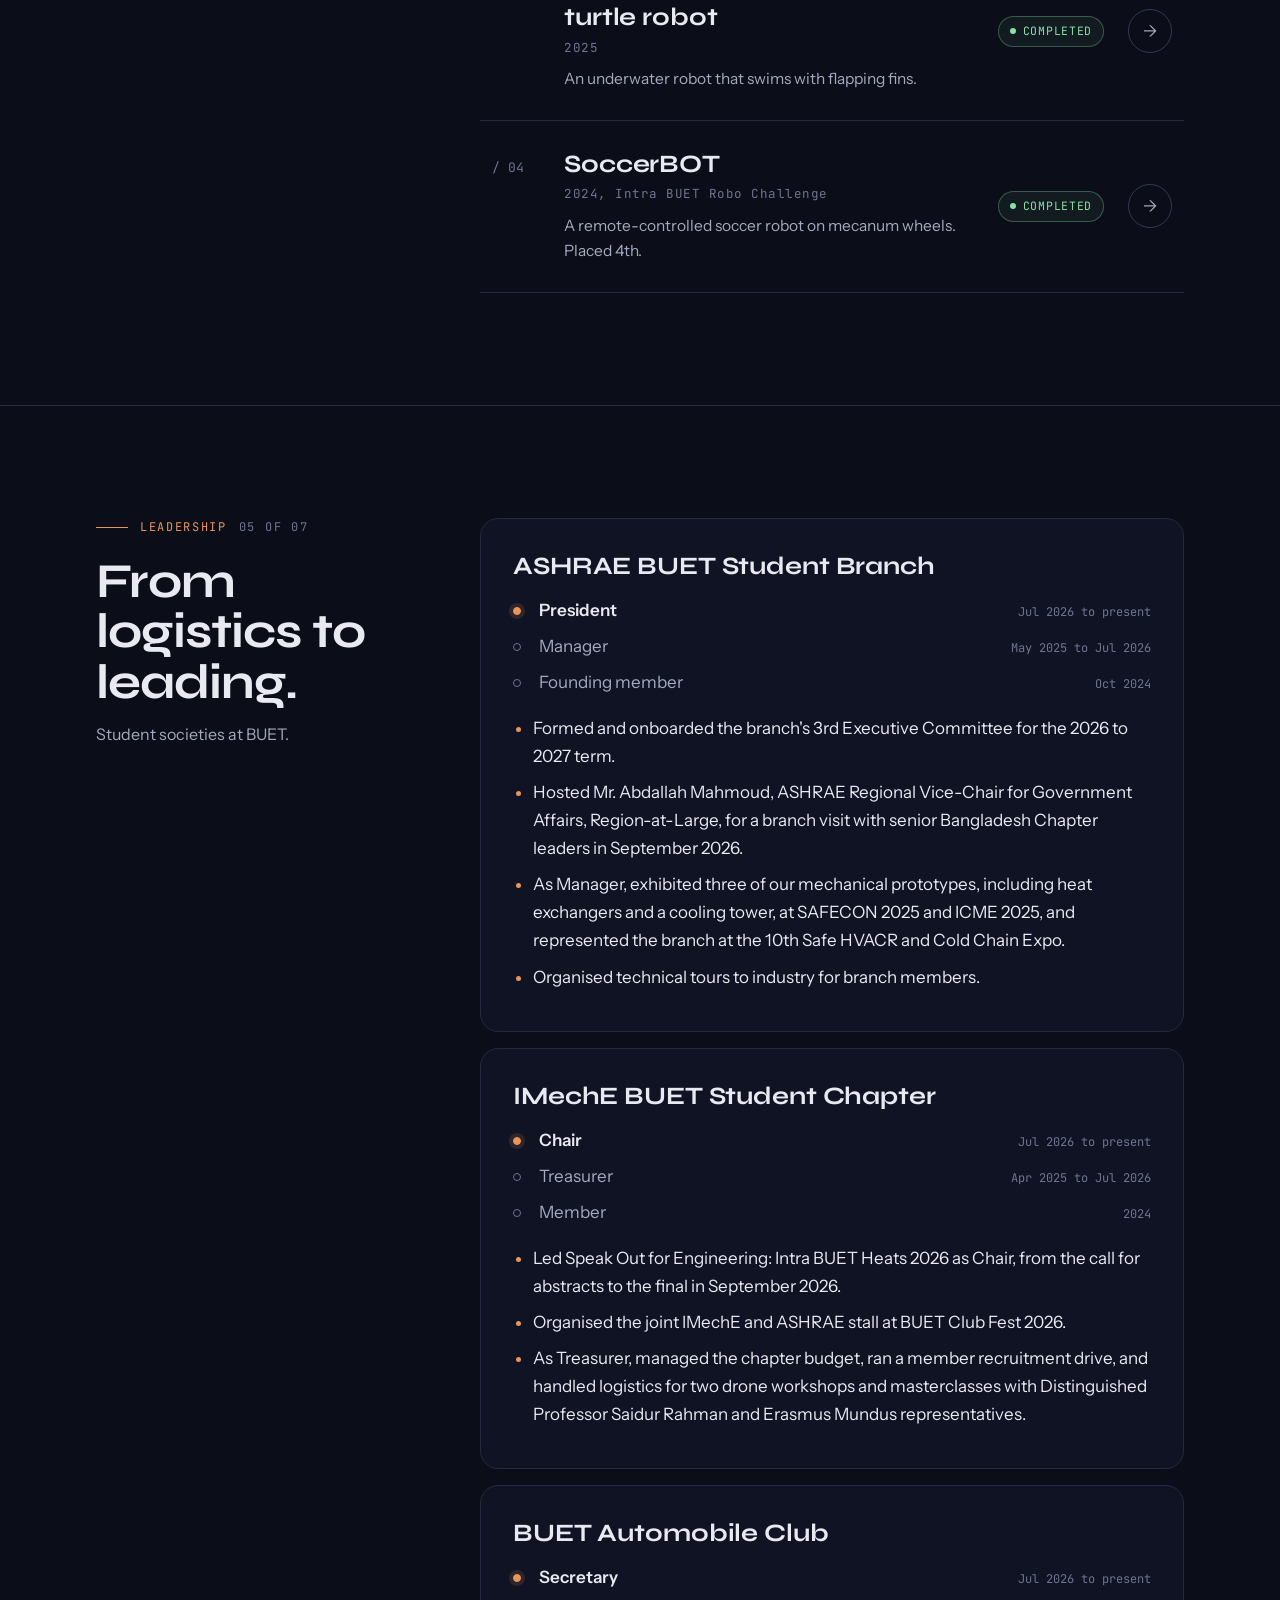
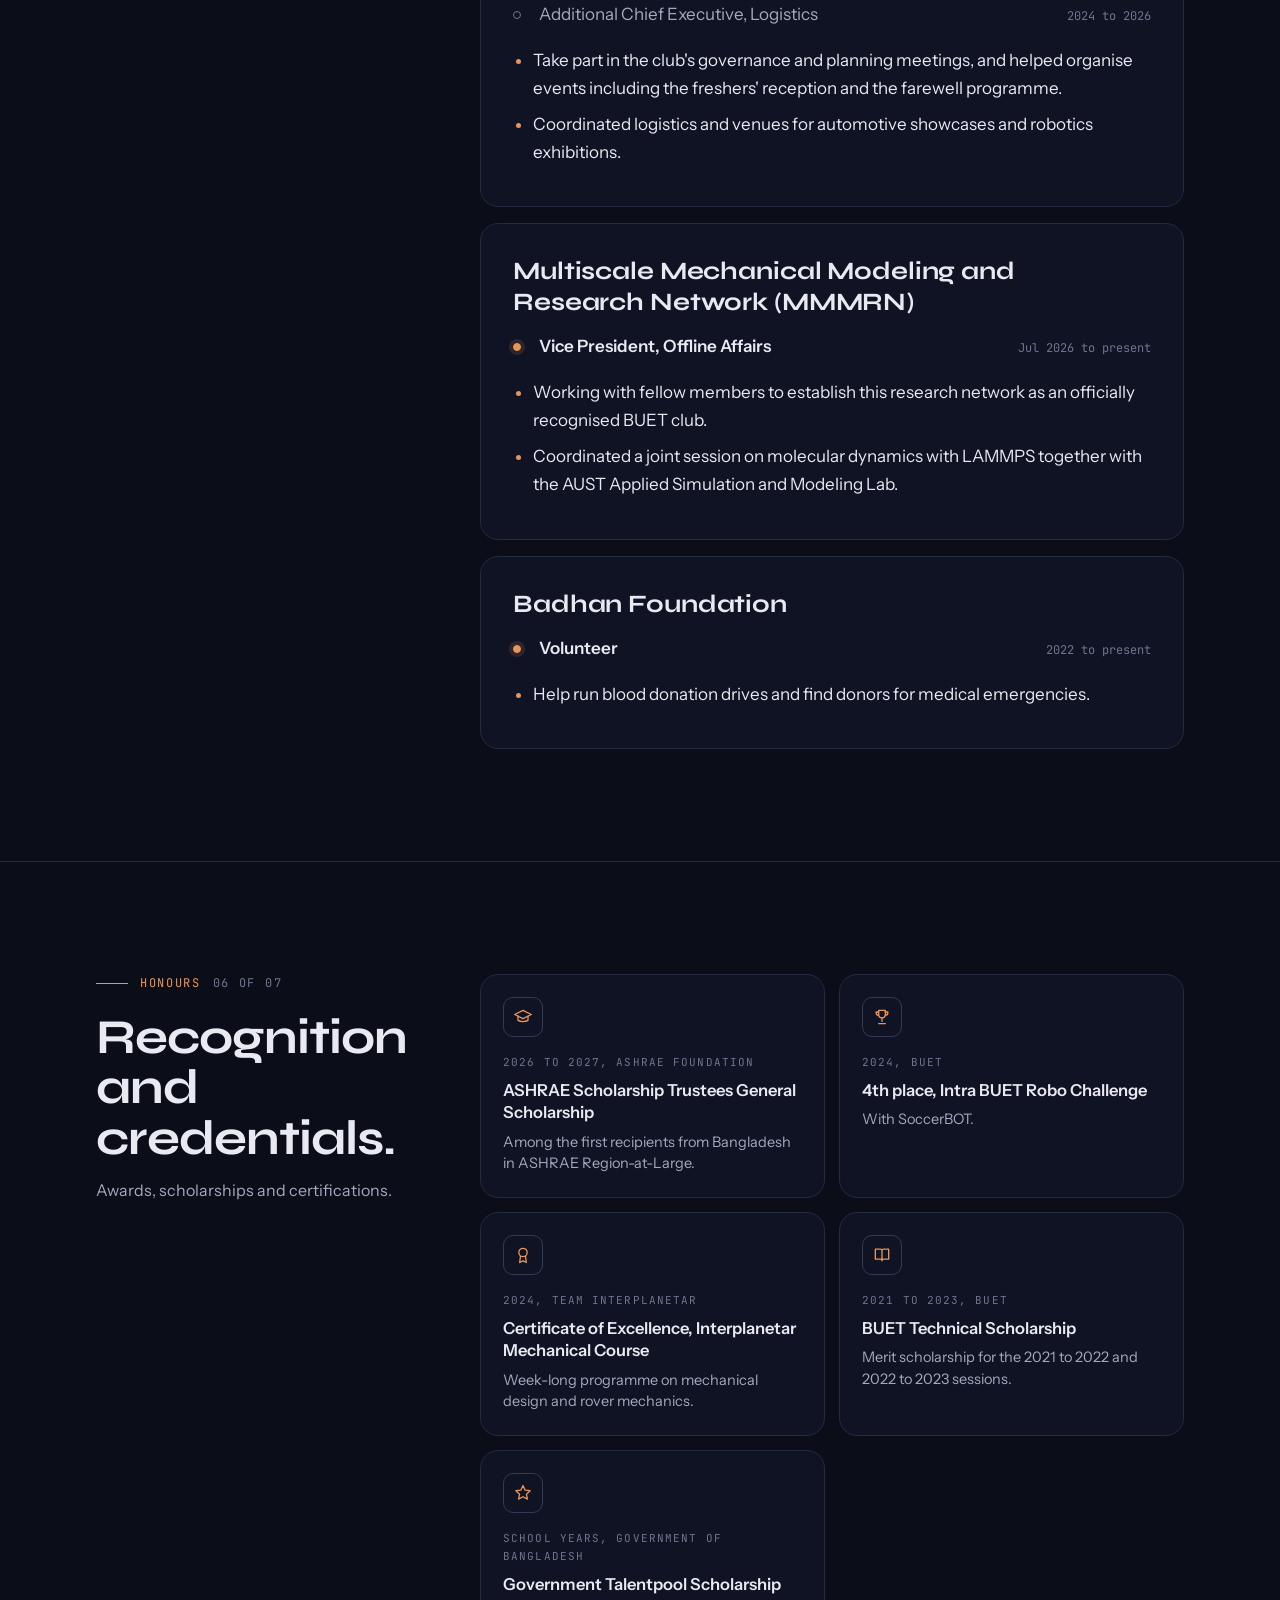
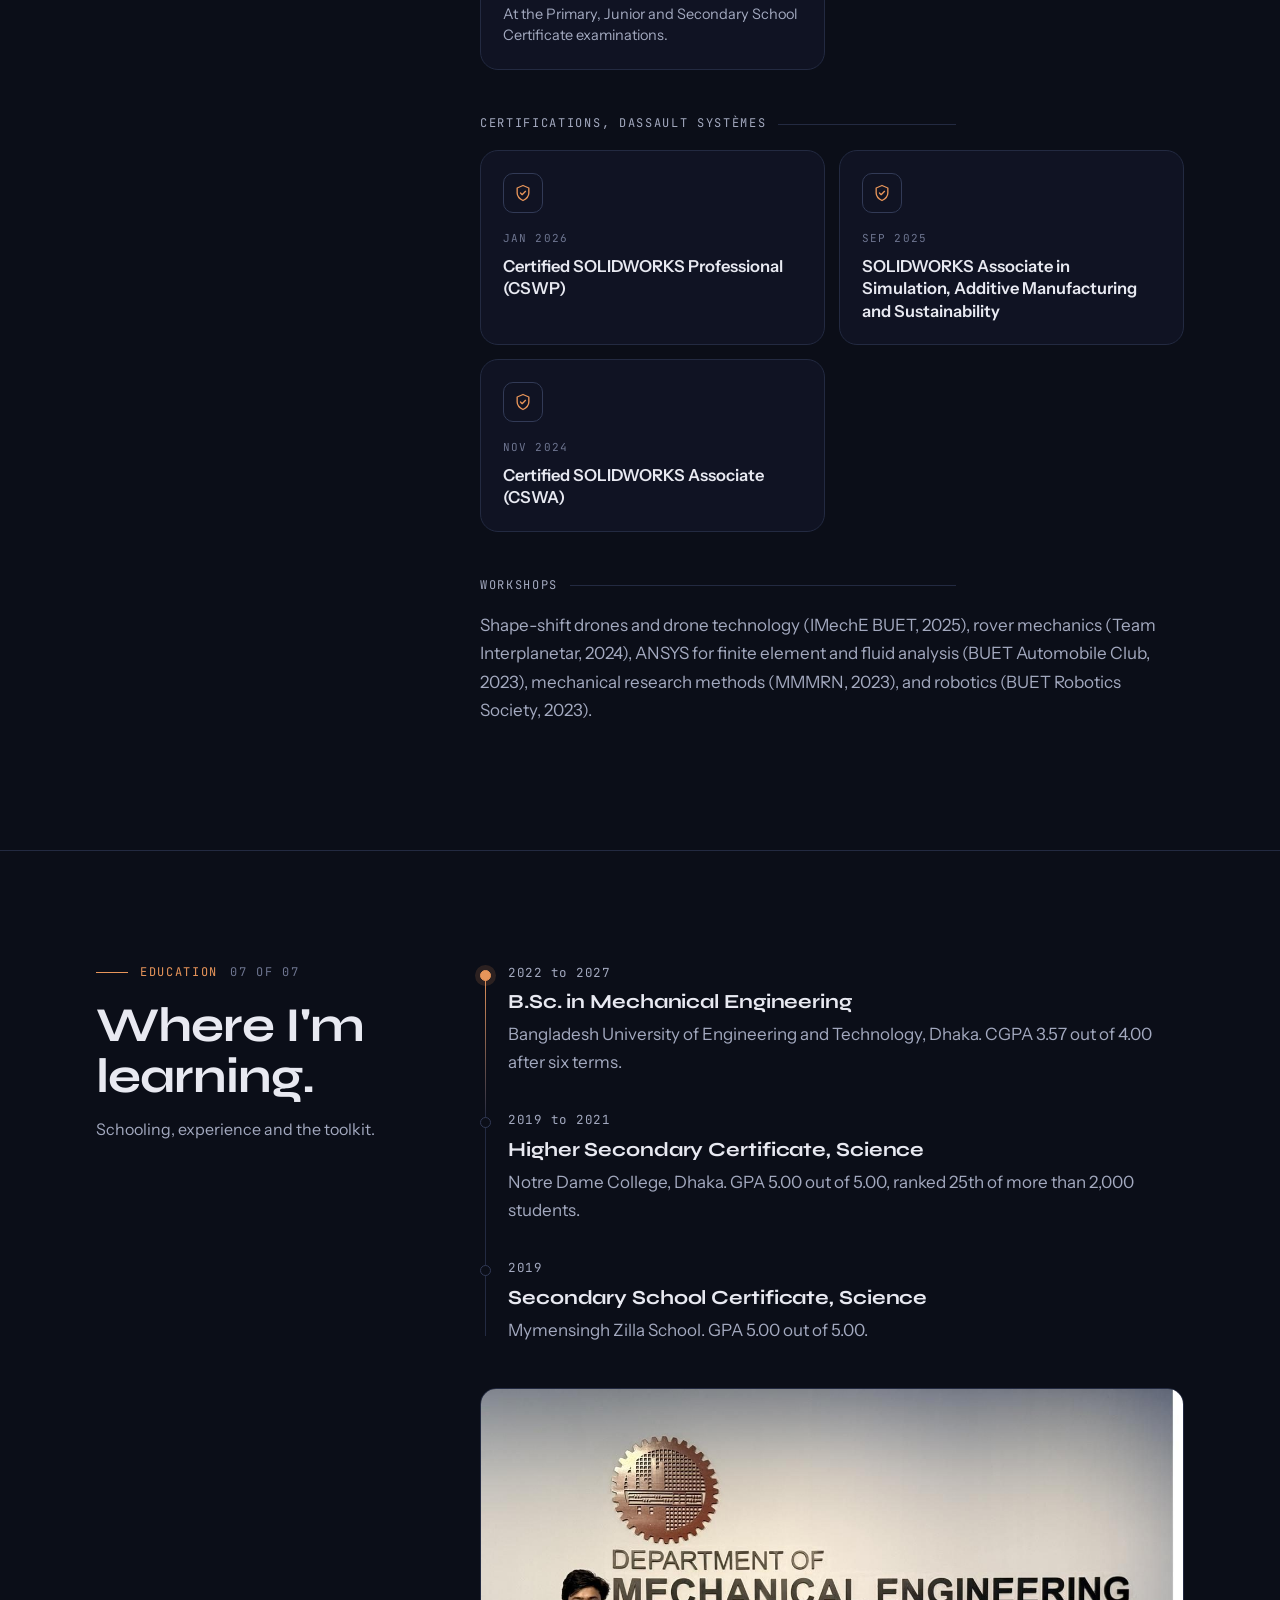
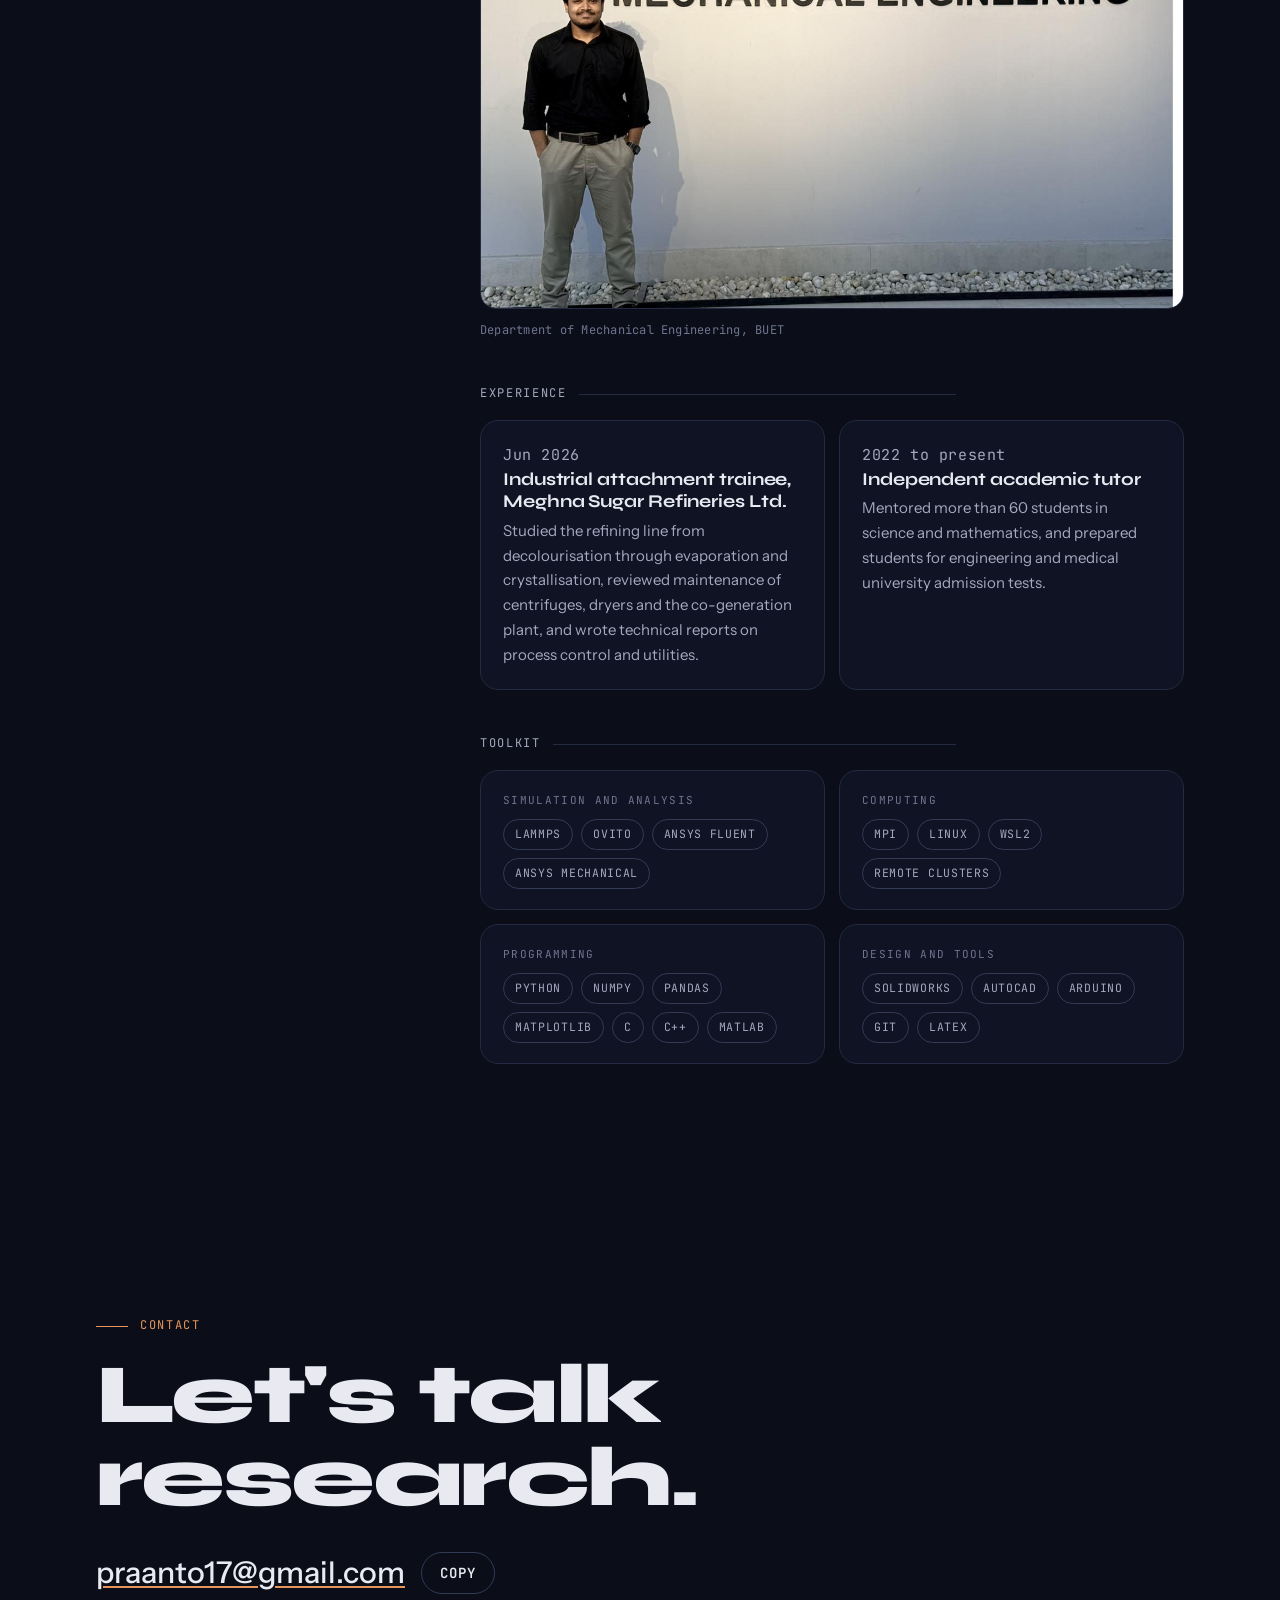
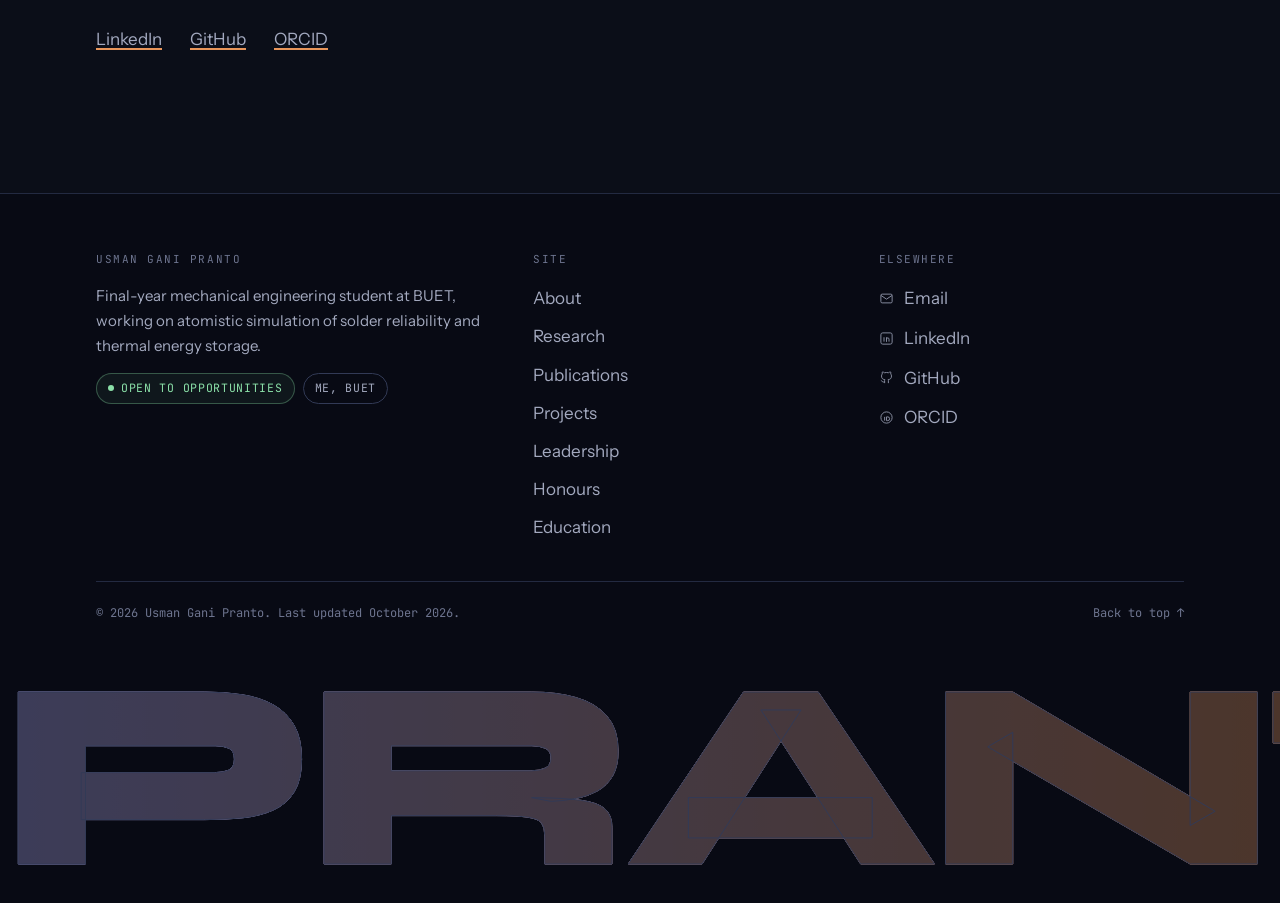
==== commit fb8d325c: "index 2 upload" ====
--- a/index.html
+++ b/index.html
@@ -7,175 +7,340 @@
 <meta name="description" content="Usman Gani Pranto is a final-year mechanical engineering student at BUET working on atomistic molecular dynamics of solder joint reliability and latent heat thermal energy storage.">
 <meta property="og:title" content="Usman Gani Pranto">
 <meta property="og:description" content="Atomistic simulation of solder joint reliability, thermal energy storage, and engineering leadership at BUET.">
-<meta property="og:image" content="assets/portrait.jpg">
+<meta property="og:image" content="https://praaaanto.github.io/assets/portrait.jpg">
+<meta property="og:url" content="https://praaaanto.github.io/">
 <meta property="og:type" content="website">
-<link rel="icon" href="data:image/svg+xml,%3Csvg xmlns='http://www.w3.org/2000/svg' viewBox='0 0 64 64'%3E%3Crect width='64' height='64' rx='14' fill='%230C0F1A'/%3E%3Ccircle cx='22' cy='26' r='9' fill='%23B3ADF5'/%3E%3Ccircle cx='42' cy='40' r='9' fill='%23E8955A'/%3E%3Ccircle cx='44' cy='18' r='4' fill='%235D6684'/%3E%3Ccircle cx='18' cy='46' r='4' fill='%235D6684'/%3E%3C/svg%3E">
+<meta name="theme-color" content="#0B0E18">
+<link rel="icon" href="data:image/svg+xml,%3Csvg xmlns='http://www.w3.org/2000/svg' viewBox='0 0 64 64'%3E%3Crect width='64' height='64' rx='14' fill='%230B0E18'/%3E%3Ccircle cx='22' cy='26' r='9' fill='%23B3ADF5'/%3E%3Ccircle cx='42' cy='40' r='9' fill='%23E8955A'/%3E%3Ccircle cx='44' cy='18' r='4' fill='%235D6684'/%3E%3Ccircle cx='18' cy='46' r='4' fill='%235D6684'/%3E%3C/svg%3E">
 <link rel="preconnect" href="https://fonts.googleapis.com">
 <link rel="preconnect" href="https://fonts.gstatic.com" crossorigin>
-<link href="https://fonts.googleapis.com/css2?family=Syne:wght@600;700;800&family=Instrument+Sans:ital,wght@0,400;0,500;0,600;1,400&display=swap" rel="stylesheet">
+<link href="https://fonts.googleapis.com/css2?family=Syne:wght@600;700;800&family=Instrument+Sans:wght@400;500;600&family=Instrument+Serif:ital@1&family=JetBrains+Mono:wght@400;500&display=swap" rel="stylesheet">
+<script>document.documentElement.classList.add('js');</script>
 <style>
 :root{
-  --ink:#0C0F1A;
-  --panel:#121729;
-  --line:#242B42;
+  --ink:#0B0E18;
+  --panel:rgba(18,23,41,.72);
+  --panel-solid:#121729;
+  --line:#232A41;
+  --line-2:#323A56;
   --text:#E8E9F1;
   --muted:#A3A9BF;
+  --faint:#6E7590;
   --copper:#E8955A;
   --silver:#B3ADF5;
   --tin:#5D6684;
-  --display:'Syne', 'Arial Narrow', sans-serif;
-  --body:'Instrument Sans', 'Segoe UI', system-ui, sans-serif;
-  --wrap:1180px;
-  --gutter:clamp(20px, 5vw, 56px);
+  --ok:#8BE0A8;
+  --display:'Syne','Arial Narrow',sans-serif;
+  --body:'Instrument Sans','Segoe UI',system-ui,sans-serif;
+  --mono:'JetBrains Mono',ui-monospace,'Cascadia Mono',Consolas,monospace;
+  --serif:'Instrument Serif',Georgia,'Times New Roman',serif;
+  --wrap:1200px;
+  --gutter:clamp(20px,5vw,56px);
+  --ease:cubic-bezier(.2,.7,.1,1);
 }
 *,*::before,*::after{box-sizing:border-box}
-html{scroll-padding-top:84px;-webkit-text-size-adjust:100%}
-body{margin:0;background:var(--ink);color:var(--text);font-family:var(--body);font-size:17px;line-height:1.65;padding-bottom:env(safe-area-inset-bottom,0px)}
+html{scroll-padding-top:92px;-webkit-text-size-adjust:100%}
+body{margin:0;background:var(--ink);color:var(--text);font-family:var(--body);font-size:17px;line-height:1.65;overflow-x:hidden;padding-bottom:env(safe-area-inset-bottom,0px)}
 img{max-width:100%;height:auto;display:block}
 a{color:var(--text);text-decoration-color:var(--copper);text-decoration-thickness:1.5px;text-underline-offset:3px}
 a:hover{color:var(--copper)}
-:focus-visible{outline:2px solid var(--copper);outline-offset:3px;border-radius:2px}
-.skip{position:absolute;left:-999px;top:12px;background:var(--copper);color:var(--ink);padding:10px 16px;z-index:100}
+:focus-visible{outline:2px solid var(--copper);outline-offset:3px;border-radius:3px}
+::selection{background:var(--copper);color:var(--ink)}
+.skip{position:absolute;left:-999px;top:12px;background:var(--copper);color:var(--ink);padding:10px 16px;z-index:200}
 .skip:focus{left:12px}
 .wrap{max-width:var(--wrap);margin:0 auto;padding:0 var(--gutter)}
+main,footer{position:relative;z-index:2}
+
+/* Ambient layers */
+#field{position:fixed;inset:0;width:100%;height:100%;z-index:0;pointer-events:none}
+.glow{position:fixed;left:0;top:0;width:720px;height:720px;margin:-360px 0 0 -360px;border-radius:50%;background:radial-gradient(circle,rgba(179,173,245,.10) 0%,rgba(232,149,90,.05) 35%,transparent 68%);z-index:1;pointer-events:none;will-change:transform;transform:translate(50vw,30vh)}
+.progress{position:fixed;left:0;top:0;height:2px;width:100%;transform-origin:0 50%;transform:scaleX(0);background:linear-gradient(90deg,var(--silver),var(--copper));z-index:120}
+
+/* Cursor */
+.cursor-ring,.cursor-dot{position:fixed;left:0;top:0;pointer-events:none;z-index:150;border-radius:50%;opacity:0;transition:opacity .3s}
+.cursor-ring{width:36px;height:36px;margin:-18px 0 0 -18px;border:1px solid rgba(232,233,241,.45);transition:opacity .3s,width .25s var(--ease),height .25s var(--ease),margin .25s var(--ease),border-color .25s,background-color .25s}
+.cursor-dot{width:6px;height:6px;margin:-3px 0 0 -3px;background:var(--copper)}
+body.has-cursor .cursor-ring,body.has-cursor .cursor-dot{opacity:1}
+body.cursor-hover .cursor-ring{width:56px;height:56px;margin:-28px 0 0 -28px;border-color:var(--copper);background-color:rgba(232,149,90,.08)}
+body.cursor-down .cursor-ring{width:28px;height:28px;margin:-14px 0 0 -14px}
 
 /* Navigation */
-.top{position:sticky;top:0;z-index:50;background:rgba(12,15,26,.88);backdrop-filter:blur(10px);-webkit-backdrop-filter:blur(10px);border-bottom:1px solid var(--line);padding-top:env(safe-area-inset-top,0px)}
-.top .wrap{display:flex;align-items:center;justify-content:space-between;gap:24px;height:68px}
-.brand{font-family:var(--display);font-weight:700;font-size:18px;text-decoration:none;white-space:nowrap}
-.nav{display:flex;gap:26px;overflow-x:auto;scrollbar-width:none}
+.top{position:sticky;top:0;z-index:100;background:rgba(11,14,24,.78);backdrop-filter:blur(14px) saturate(140%);-webkit-backdrop-filter:blur(14px) saturate(140%);border-bottom:1px solid var(--line);padding-top:env(safe-area-inset-top,0px)}
+.top .wrap{display:flex;align-items:center;justify-content:space-between;gap:24px;height:70px}
+.brand{display:flex;align-items:center;gap:10px;text-decoration:none;white-space:nowrap}
+.brand .dot{width:8px;height:8px;border-radius:50%;background:var(--copper);box-shadow:0 0 0 4px rgba(232,149,90,.15)}
+.brand b{font-family:var(--display);font-weight:700;font-size:17px}
+.brand small{font-family:var(--mono);font-size:12px;color:var(--faint);letter-spacing:.06em}
+.nav{display:flex;align-items:center;gap:24px;overflow-x:auto;scrollbar-width:none}
 .nav::-webkit-scrollbar{display:none}
-.nav a{font-size:15px;color:var(--muted);text-decoration:none;white-space:nowrap;padding:10px 0}
-.nav a:hover{color:var(--text)}
+.nav a{position:relative;font-size:15px;color:var(--muted);text-decoration:none;white-space:nowrap;padding:12px 0}
+.nav a::after{content:"";position:absolute;left:0;right:0;bottom:4px;height:1.5px;background:var(--copper);transform:scaleX(0);transform-origin:left;transition:transform .35s var(--ease)}
+.nav a:hover,.nav a.active{color:var(--text)}
+.nav a.active::after{transform:scaleX(1)}
+.nav .cta{padding:9px 16px;border:1px solid var(--line-2);border-radius:999px;color:var(--text);font-family:var(--mono);font-size:12px;letter-spacing:.08em;text-transform:uppercase}
+.nav .cta::after{display:none}
+.nav .cta:hover{border-color:var(--copper);color:var(--copper)}
+
+/* Shared atoms */
+.eyebrow{display:flex;align-items:center;flex-wrap:wrap;gap:12px;font-family:var(--mono);font-size:12px;letter-spacing:.14em;text-transform:uppercase;color:var(--copper);margin:0 0 18px}
+.eyebrow .rule{width:32px;height:1px;background:currentColor}
+.eyebrow .count{color:var(--faint)}
+.pill{display:inline-flex;align-items:center;gap:10px;font-family:var(--mono);font-size:12.5px;color:var(--ok);padding:8px 14px;border:1px solid rgba(139,224,168,.28);background:rgba(139,224,168,.06);border-radius:999px;margin:0 0 28px}
+.pulse{position:relative;width:8px;height:8px;border-radius:50%;background:var(--ok)}
+.pulse::after{content:"";position:absolute;inset:0;border-radius:50%;background:var(--ok);animation:pulse 2.2s ease-out infinite}
+@keyframes pulse{from{transform:scale(1);opacity:.7}to{transform:scale(3);opacity:0}}
+.chip{display:inline-flex;align-items:center;gap:7px;font-family:var(--mono);font-size:11.5px;letter-spacing:.06em;text-transform:uppercase;padding:5px 11px;border-radius:999px;border:1px solid var(--line-2);color:var(--muted);white-space:nowrap}
+.chip.dot::before{content:"";width:6px;height:6px;border-radius:50%;background:currentColor}
+.chip.done{color:var(--ok);border-color:rgba(139,224,168,.32);background:rgba(139,224,168,.06)}
+.chip.live{color:var(--copper);border-color:rgba(232,149,90,.36);background:rgba(232,149,90,.07)}
+.chip.review{color:var(--silver);border-color:rgba(179,173,245,.36);background:rgba(179,173,245,.07)}
+.chips{display:flex;flex-wrap:wrap;gap:8px;list-style:none;margin:0;padding:0}
+.btn{display:inline-flex;align-items:center;gap:10px;min-height:48px;padding:0 22px;border-radius:999px;font-weight:600;font-size:15.5px;text-decoration:none;border:1px solid var(--line-2);background:transparent;color:var(--text);cursor:pointer;font-family:var(--body);transition:border-color .25s,background-color .25s,color .25s,transform .25s var(--ease)}
+.btn .arr{transition:transform .3s var(--ease)}
+.btn:hover .arr{transform:translateX(4px)}
+.btn.primary{background:var(--copper);border-color:var(--copper);color:var(--ink)}
+.btn.primary:hover{background:#F2A66F;color:var(--ink)}
+.btn:not(.primary):hover{border-color:var(--copper);color:var(--text)}
+.btn.sm{min-height:42px;padding:0 18px;font-size:14px}
+
+/* Reveal system */
+.js [data-reveal]{opacity:0;transform:translateY(22px);transition:opacity .9s var(--ease),transform .9s var(--ease)}
+.js [data-reveal].in{opacity:1;transform:none}
+.w{display:inline-block;overflow:hidden;vertical-align:top;padding-bottom:.08em;margin-bottom:-.08em}
+.w > span{display:inline-block;transform:translateY(105%);transition:transform .9s var(--ease)}
+.in .w > span,.w.in > span{transform:none}
 
 /* Hero */
-.hero{display:grid;grid-template-columns:minmax(0,1.05fr) minmax(0,1fr);gap:clamp(24px,4vw,64px);align-items:center;padding:clamp(48px,8vw,104px) 0 clamp(40px,6vw,80px)}
-.hero h1{font-family:var(--display);font-weight:800;font-size:clamp(46px,7.4vw,104px);line-height:.94;letter-spacing:-.025em;margin:0 0 28px}
+.hero{display:grid;grid-template-columns:minmax(0,1.05fr) minmax(0,1fr);gap:clamp(28px,4vw,72px);align-items:center;padding:clamp(48px,7vw,96px) 0 clamp(56px,7vw,96px)}
+.hello{font-family:var(--mono);font-size:14px;color:var(--muted);display:flex;align-items:center;gap:14px;margin:0 0 18px}
+.hello::before{content:"";width:40px;height:1px;background:var(--copper)}
+.hero h1{font-family:var(--display);font-weight:800;font-size:clamp(48px,7.6vw,108px);line-height:.95;letter-spacing:-.03em;margin:0 0 28px}
+.hero h1 .line{display:block;overflow:hidden;padding-bottom:.06em}
+.hero h1 .line > span{display:inline-block;background:linear-gradient(180deg,#FFFFFF 0%,#D7D9E3 48%,#8C92A8 100%);-webkit-background-clip:text;background-clip:text;color:transparent}
+.js .hero h1 .line > span{transform:translateY(105%);animation:rise 1.1s var(--ease) forwards}
+.js .hero h1 .line:nth-child(2) > span{animation-delay:.12s}
+@keyframes rise{to{transform:none}}
 .lede{font-size:clamp(19px,1.9vw,23px);line-height:1.5;max-width:30ch;margin:0 0 14px}
 .sublede{color:var(--muted);max-width:48ch;margin:0 0 32px}
 .actions{display:flex;flex-wrap:wrap;gap:12px;margin-bottom:28px}
-.btn{display:inline-flex;align-items:center;min-height:48px;padding:0 22px;border-radius:999px;font-weight:600;font-size:16px;text-decoration:none;border:1px solid var(--line)}
-.btn.primary{background:var(--copper);border-color:var(--copper);color:var(--ink)}
-.btn.primary:hover{background:#F2A66F;color:var(--ink)}
-.btn:not(.primary):hover{border-color:var(--copper);color:var(--text)}
-.profiles{display:flex;flex-wrap:wrap;gap:20px;font-size:15px}
+.profiles{display:flex;flex-wrap:wrap;gap:22px;font-size:15px}
 .profiles a{color:var(--muted)}
 .profiles a:hover{color:var(--copper)}
 
-.viewport{position:relative;background:radial-gradient(circle at 50% 45%, #151B30 0%, var(--ink) 70%);border:1px solid var(--line);border-radius:20px;overflow:hidden}
+.finder{position:relative;padding:30px 14px 14px}
+.finder .corner{position:absolute;width:18px;height:18px;border-color:var(--line-2);border-style:solid;border-width:0}
+.finder .tl{left:0;top:0;border-left-width:1px;border-top-width:1px}
+.finder .tr{right:0;top:0;border-right-width:1px;border-top-width:1px}
+.finder .bl{left:0;bottom:0;border-left-width:1px;border-bottom-width:1px}
+.finder .br{right:0;bottom:0;border-right-width:1px;border-bottom-width:1px}
+.finder .label{position:absolute;top:4px;font-family:var(--mono);font-size:11px;letter-spacing:.12em;text-transform:uppercase;color:var(--faint)}
+.finder .label.l{left:26px}.finder .label.r{right:26px}
+.viewport{position:relative;background:radial-gradient(circle at 50% 45%,#151B30 0%,rgba(11,14,24,.9) 70%);border:1px solid var(--line);border-radius:18px;overflow:hidden}
 .viewport canvas{display:block;width:100%;aspect-ratio:1/1}
-.switch{position:absolute;left:16px;right:16px;top:16px;display:flex;gap:6px;background:rgba(12,15,26,.75);border:1px solid var(--line);border-radius:999px;padding:5px;width:max-content;max-width:calc(100% - 32px)}
-.switch button{appearance:none;border:0;background:transparent;color:var(--muted);font:500 14px/1 var(--body);padding:11px 14px;border-radius:999px;cursor:pointer;min-height:40px}
+.switch{position:absolute;left:16px;top:16px;display:flex;gap:6px;background:rgba(11,14,24,.78);border:1px solid var(--line);border-radius:999px;padding:5px;max-width:calc(100% - 32px)}
+.switch button{appearance:none;border:0;background:transparent;color:var(--muted);font:500 14px/1 var(--body);padding:11px 14px;border-radius:999px;cursor:pointer;min-height:40px;transition:background-color .3s,color .3s}
 .switch button[aria-pressed="true"]{background:var(--text);color:var(--ink)}
 .legend{position:absolute;left:18px;bottom:16px;display:flex;flex-wrap:wrap;gap:14px;font-size:13px;color:var(--muted)}
 .legend span{display:inline-flex;align-items:center;gap:7px}
 .legend i{width:10px;height:10px;border-radius:50%;display:inline-block}
-.caption{font-size:14px;color:var(--muted);margin:12px 4px 0;max-width:60ch}
+.readout{position:absolute;right:18px;bottom:16px;font-family:var(--mono);font-size:11px;letter-spacing:.08em;color:var(--faint);text-transform:uppercase}
+.caption{font-size:14px;color:var(--muted);margin:14px 4px 0;max-width:60ch}
+.scroll-cue{display:flex;align-items:center;gap:12px;font-family:var(--mono);font-size:11px;letter-spacing:.14em;text-transform:uppercase;color:var(--faint);padding-bottom:28px}
+.scroll-cue i{position:relative;width:1px;height:36px;background:var(--line-2);overflow:hidden}
+.scroll-cue i::after{content:"";position:absolute;left:0;top:-40%;width:1px;height:40%;background:var(--copper);animation:cue 2s var(--ease) infinite}
+@keyframes cue{to{top:100%}}
 
 /* Sections */
-section.block{border-top:1px solid var(--line);padding:clamp(56px,8vw,96px) 0}
-.block .wrap{display:grid;grid-template-columns:minmax(0,300px) minmax(0,1fr);gap:clamp(24px,5vw,72px)}
-.head{align-self:start;position:sticky;top:100px}
-.head h2{font-family:var(--display);font-weight:700;font-size:clamp(32px,3.6vw,46px);line-height:1.05;letter-spacing:-.015em;margin:0 0 12px}
+section.block{border-top:1px solid var(--line);padding:clamp(64px,9vw,112px) 0}
+.block > .wrap{display:grid;grid-template-columns:minmax(0,320px) minmax(0,1fr);gap:clamp(28px,5vw,80px)}
+.head{align-self:start;position:sticky;top:110px}
+.head h2{font-family:var(--display);font-weight:700;font-size:clamp(34px,3.8vw,50px);line-height:1.04;letter-spacing:-.02em;margin:0 0 14px}
 .head p{color:var(--muted);margin:0;font-size:16px;max-width:34ch}
-.body > * + *{margin-top:40px}
+.head .eyebrow{color:var(--copper);margin:0 0 18px;font-size:12px;max-width:none}
+.body > * + *{margin-top:44px}
 h3{font-family:var(--display);font-weight:700;font-size:clamp(21px,2vw,25px);line-height:1.25;margin:0 0 6px;letter-spacing:-.005em}
-.meta{color:var(--muted);font-size:15px;margin:0 0 14px}
+.meta{font-family:var(--mono);font-size:12.5px;letter-spacing:.04em;color:var(--faint);margin:0 0 14px}
 p{margin:0 0 14px;max-width:68ch}
 ul.points{margin:0;padding-left:20px;max-width:68ch}
 ul.points li{margin-bottom:8px}
 ul.points li::marker{color:var(--copper)}
-.tags{display:flex;flex-wrap:wrap;gap:8px;margin-top:14px;padding:0;list-style:none}
-.tags li{font-size:14px;padding:5px 12px;border:1px solid var(--line);border-radius:999px;color:var(--muted)}
+.subhead{display:flex;align-items:center;gap:12px;font-family:var(--mono);font-size:12px;letter-spacing:.14em;text-transform:uppercase;color:var(--muted);margin:0 0 16px}
+.subhead::after{content:"";flex:1;height:1px;background:var(--line)}
 figure{margin:0}
-figure img{border-radius:14px;border:1px solid var(--line)}
-figcaption{font-size:14px;color:var(--muted);margin-top:10px}
+figure img{border-radius:16px;border:1px solid var(--line)}
+figcaption{font-family:var(--mono);font-size:12px;color:var(--faint);margin-top:12px;letter-spacing:.02em}
+.card{background:var(--panel);border:1px solid var(--line);border-radius:18px;transition:border-color .35s,background-color .35s,transform .35s var(--ease)}
+.card:hover{border-color:var(--line-2);background:rgba(22,28,49,.82)}
 
 /* About */
-.about{display:grid;grid-template-columns:minmax(0,1fr) minmax(0,300px);gap:40px;align-items:start}
-.about figure img{aspect-ratio:4/5;object-fit:cover;object-position:72% 50%}
+.about{display:grid;grid-template-columns:minmax(0,1fr) minmax(0,320px);gap:44px;align-items:start}
+.about .finder{padding:28px 12px 12px}
+.about .finder img{aspect-ratio:4/5;object-fit:cover;object-position:72% 50%;border-radius:12px}
+.facts{display:grid;grid-template-columns:repeat(3,minmax(0,1fr));gap:1px;background:var(--line);border:1px solid var(--line);border-radius:16px;overflow:hidden;margin-top:28px}
+.facts div{background:var(--panel-solid);padding:18px 20px}
+.facts dt{font-family:var(--mono);font-size:11px;letter-spacing:.12em;text-transform:uppercase;color:var(--faint);margin-bottom:6px}
+.facts dd{margin:0;font-weight:500;font-size:15.5px}
 
 /* Research */
-.feature{background:var(--panel);border:1px solid var(--line);border-radius:18px;padding:clamp(22px,3vw,36px)}
-.status{display:inline-block;font-size:13px;font-weight:600;padding:4px 11px;border-radius:999px;margin-bottom:14px}
-.status.live{background:rgba(232,149,90,.14);color:var(--copper)}
-.status.review{background:rgba(179,173,245,.14);color:var(--silver)}
-ol.pubs{list-style:none;margin:0;padding:0}
-ol.pubs li{padding:22px 0;border-top:1px solid var(--line)}
-ol.pubs li:last-child{border-bottom:1px solid var(--line)}
-.pub-title{font-weight:600;display:block;margin:4px 0 6px;max-width:68ch}
-.pub-authors,.pub-venue{color:var(--muted);font-size:15px;display:block;max-width:68ch}
-.pub-authors strong{color:var(--text);font-weight:600}
-.subhead{font-family:var(--display);font-weight:700;font-size:20px;margin:0 0 4px}
-
-/* Projects */
-.projects{display:grid;grid-template-columns:repeat(2,minmax(0,1fr));gap:20px}
-.project{border:1px solid var(--line);border-radius:18px;padding:26px;display:flex;flex-direction:column}
-.project .meta{margin-bottom:10px}
-.project p{font-size:16px}
-.project .tags{margin-top:auto;padding-top:8px}
-
-/* Leadership timeline */
-.org{display:grid;grid-template-columns:minmax(0,1fr);gap:4px;padding-bottom:36px;border-bottom:1px solid var(--line)}
-.org:last-child{border-bottom:0;padding-bottom:0}
-.roles{list-style:none;margin:0 0 16px;padding:0;display:flex;flex-direction:column;gap:6px}
-.roles li{display:grid;grid-template-columns:minmax(0,1fr) auto;gap:16px;align-items:baseline}
+.feature{padding:clamp(24px,3vw,38px)}
+.feature .chip{margin-bottom:16px}
+.feature .chips{margin-top:18px}
+
+/* Publications */
+.pub{display:grid;grid-template-columns:auto minmax(0,1fr);gap:8px 28px;padding:clamp(22px,3vw,34px)}
+.pub .year{font-family:var(--display);font-weight:700;font-size:clamp(30px,3vw,40px);line-height:1;color:var(--copper);letter-spacing:-.02em}
+.pub .kind{font-family:var(--mono);font-size:11.5px;letter-spacing:.1em;text-transform:uppercase;color:var(--faint);margin:0 0 10px}
+.pub .title{font-family:var(--serif);font-style:italic;font-weight:400;font-size:clamp(22px,2.2vw,28px);line-height:1.2;margin:0 0 12px;max-width:34ch}
+.pub .authors{color:var(--muted);font-size:15.5px;margin:0 0 4px}
+.pub .authors strong{color:var(--text);font-weight:600}
+.pub .venue{font-size:15.5px;margin:0 0 16px}
+.pub .foot{display:flex;flex-wrap:wrap;align-items:center;justify-content:space-between;gap:14px}
+.tracking{border:1px dashed var(--line-2);border-radius:16px;padding:22px 24px;font-family:var(--mono);font-size:13.5px;line-height:1.7;color:var(--muted)}
+.tracking b{color:var(--silver);font-weight:500}
+.profile-grid{display:grid;grid-template-columns:repeat(2,minmax(0,1fr));gap:14px}
+.profile{display:flex;flex-direction:column;gap:4px;padding:20px 22px;text-decoration:none;color:var(--text)}
+.profile small{font-family:var(--mono);font-size:11px;letter-spacing:.12em;text-transform:uppercase;color:var(--faint)}
+.profile span{font-weight:600;font-size:17px;display:flex;align-items:center;justify-content:space-between}
+.profile em{font-style:normal;font-family:var(--mono);font-size:12px;color:var(--faint)}
+a.profile:hover{color:var(--text);border-color:var(--copper)}
+a.profile:hover .arr{transform:translate(3px,-3px)}
+.profile .arr{transition:transform .3s var(--ease);color:var(--copper)}
+
+/* Project index */
+.index-bar{display:flex;flex-wrap:wrap;align-items:center;justify-content:space-between;gap:12px;font-family:var(--mono);font-size:12px;letter-spacing:.12em;text-transform:uppercase;color:var(--faint)}
+.rows-index{border-top:1px solid var(--line)}
+details.row{border-bottom:1px solid var(--line)}
+details.row summary{list-style:none;display:grid;grid-template-columns:48px minmax(0,1fr) auto 44px;grid-template-areas:'num t s go' 'num d s go';gap:8px 24px;align-items:center;padding:28px 12px;cursor:pointer;border-radius:12px;transition:background-color .35s}
+details.row summary::-webkit-details-marker{display:none}
+details.row summary:hover{background:rgba(22,28,49,.6)}
+.row .num{grid-area:num;align-self:start;padding-top:8px;font-family:var(--mono);font-size:13px;color:var(--faint);transition:color .3s}
+.row .t{grid-area:t}.row .s{grid-area:s}.row .go{grid-area:go}
+.row .t{transition:transform .45s var(--ease)}
+.row .t h3{margin:0 0 4px}
+.row .t .meta{margin:0}
+.row .d{grid-area:d;color:var(--muted);font-size:15.5px;margin:0;max-width:56ch;transition:transform .45s var(--ease) .03s}
+details.row summary:hover .d{transform:translateX(8px)}
+.row .s{display:flex;flex-direction:column;align-items:flex-end;gap:8px}
+.row .go{width:44px;height:44px;border-radius:50%;border:1px solid var(--line-2);display:flex;align-items:center;justify-content:center;color:var(--muted);transition:transform .45s var(--ease),background-color .3s,border-color .3s,color .3s}
+details.row summary:hover .t{transform:translateX(8px)}
+details.row summary:hover .num{color:var(--copper)}
+details.row summary:hover .go{background:var(--copper);border-color:var(--copper);color:var(--ink);transform:rotate(-45deg)}
+details.row[open] .go{transform:rotate(90deg);background:var(--text);border-color:var(--text);color:var(--ink)}
+.row .more{display:grid;grid-template-columns:48px minmax(0,1fr);gap:24px;padding:0 12px 30px}
+.row .more > div{max-width:72ch}
+
+/* Leadership */
+.org{padding:clamp(22px,3vw,32px)}
+.org h3{margin-bottom:14px}
+.roles{list-style:none;margin:0 0 18px;padding:0;display:flex;flex-direction:column;gap:8px;position:relative}
+.roles li{display:grid;grid-template-columns:14px minmax(0,1fr) auto;gap:12px;align-items:baseline}
+.roles li::before{content:"";width:8px;height:8px;border-radius:50%;border:1.5px solid var(--faint);transform:translateY(-1px)}
+.roles li.now::before{background:var(--copper);border-color:var(--copper);box-shadow:0 0 0 4px rgba(232,149,90,.14)}
 .roles .role{font-weight:600}
-.roles .role.past{font-weight:400;color:var(--muted)}
-.roles time{font-size:14px;color:var(--muted);white-space:nowrap;font-variant-numeric:tabular-nums}
-
-/* Honours and lists */
-.rows{list-style:none;margin:0;padding:0}
-.rows li{display:grid;grid-template-columns:minmax(0,1fr) auto;gap:16px;padding:16px 0;border-top:1px solid var(--line);align-items:baseline}
-.rows li:last-child{border-bottom:1px solid var(--line)}
-.rows strong{font-weight:600;display:block}
-.rows span.note{color:var(--muted);font-size:15px;display:block}
-.rows time{font-size:14px;color:var(--muted);white-space:nowrap;font-variant-numeric:tabular-nums}
-
-.skills{display:grid;grid-template-columns:repeat(2,minmax(0,1fr));gap:24px 32px}
-.skills h3{font-size:18px;margin-bottom:8px}
-.skills p{color:var(--muted);font-size:16px;margin:0}
+.roles li:not(.now) .role{font-weight:400;color:var(--muted)}
+.roles time{font-family:var(--mono);font-size:12px;color:var(--faint);white-space:nowrap}
+.org-grid{display:grid;grid-template-columns:minmax(0,1fr);gap:16px}
+
+/* Honours */
+.award-grid{display:grid;grid-template-columns:repeat(2,minmax(0,1fr));gap:14px}
+.award{padding:22px;display:flex;flex-direction:column;gap:8px}
+.award .ico{width:40px;height:40px;border-radius:10px;border:1px solid var(--line-2);display:flex;align-items:center;justify-content:center;color:var(--copper);margin-bottom:8px;transition:background-color .3s,border-color .3s}
+.award:hover .ico{background:rgba(232,149,90,.1);border-color:rgba(232,149,90,.4)}
+.award .ico svg{width:20px;height:20px}
+.award small{font-family:var(--mono);font-size:11px;letter-spacing:.1em;text-transform:uppercase;color:var(--faint)}
+.award strong{font-weight:600;font-size:16.5px;line-height:1.35}
+.award span{color:var(--muted);font-size:14.5px;line-height:1.5}
+
+/* Education timeline */
+.timeline{list-style:none;margin:0;padding:0 0 0 28px;position:relative}
+.timeline::before{content:"";position:absolute;left:5px;top:8px;bottom:8px;width:1px;background:linear-gradient(var(--copper),var(--line) 40%)}
+.timeline li{position:relative;padding:0 0 34px}
+.timeline li:last-child{padding-bottom:0}
+.timeline li::before{content:"";position:absolute;left:-28px;top:7px;width:11px;height:11px;border-radius:50%;background:var(--ink);border:1.5px solid var(--line-2)}
+.timeline li:first-child::before{border-color:var(--copper);background:var(--copper);box-shadow:0 0 0 5px rgba(232,149,90,.15)}
+.timeline .meta{margin-bottom:6px}
+.timeline h3{font-size:20px}
+.timeline p{color:var(--muted);margin:0}
+.exp-grid{display:grid;grid-template-columns:repeat(2,minmax(0,1fr));gap:14px}
+.exp{padding:22px}
+.exp p{color:var(--muted);font-size:15px;margin:0}
+.skills{display:grid;grid-template-columns:repeat(2,minmax(0,1fr));gap:14px}
+.skill{padding:20px 22px}
+.skill small{display:block;font-family:var(--mono);font-size:11px;letter-spacing:.12em;text-transform:uppercase;color:var(--faint);margin-bottom:10px}
 
 /* Contact */
-.contact h2{font-family:var(--display);font-weight:800;font-size:clamp(40px,6.4vw,84px);line-height:.98;letter-spacing:-.025em;margin:0 0 24px;max-width:14ch}
-.contact .mail{font-size:clamp(20px,2.6vw,30px);font-weight:500}
-.contact .profiles{margin-top:28px;font-size:17px;gap:28px}
-footer{border-top:1px solid var(--line);padding:28px 0 40px;color:var(--muted);font-size:14px}
-footer .wrap{display:flex;flex-wrap:wrap;justify-content:space-between;gap:12px}
-
-@media (max-width: 900px){
+.contact{padding:clamp(80px,11vw,140px) 0}
+.contact h2{font-family:var(--display);font-weight:800;font-size:clamp(42px,6.6vw,92px);line-height:.98;letter-spacing:-.03em;margin:0 0 28px;max-width:14ch}
+.mailrow{display:flex;flex-wrap:wrap;align-items:center;gap:16px}
+.mail{font-size:clamp(20px,2.6vw,30px);font-weight:500}
+.copy{font-family:var(--mono);font-size:12px;letter-spacing:.08em;text-transform:uppercase}
+
+/* Footer */
+footer{border-top:1px solid var(--line);background:rgba(9,11,20,.88);overflow:hidden}
+.fgrid{display:grid;grid-template-columns:minmax(0,1.3fr) minmax(0,1fr) minmax(0,1fr);gap:40px;padding:56px 0 40px}
+.fgrid h4{font-family:var(--mono);font-weight:400;font-size:11px;letter-spacing:.14em;text-transform:uppercase;color:var(--faint);margin:0 0 16px}
+.fgrid p{color:var(--muted);font-size:15px}
+.fgrid ul{list-style:none;margin:0;padding:0;display:flex;flex-direction:column;gap:10px}
+.fgrid ul a{text-decoration:none;color:var(--muted);display:inline-flex;align-items:center;gap:10px}
+.fgrid ul a:hover{color:var(--text)}
+.fgrid ul svg{width:15px;height:15px;opacity:.8}
+.fbar{display:flex;flex-wrap:wrap;justify-content:space-between;gap:12px;padding:22px 0;border-top:1px solid var(--line);font-family:var(--mono);font-size:12px;color:var(--faint)}
+.fbar button{appearance:none;background:none;border:0;color:var(--faint);font:inherit;cursor:pointer;padding:0}
+.fbar button:hover{color:var(--copper)}
+.giant{font-family:var(--display);font-weight:800;font-size:clamp(80px,21vw,320px);line-height:.9;letter-spacing:-.04em;text-align:center;color:transparent;-webkit-text-stroke:1px var(--line-2);margin:10px 0 0;padding-bottom:.02em;user-select:none;background:linear-gradient(90deg,var(--silver),var(--copper));-webkit-background-clip:text;background-clip:text;background-size:0% 100%;background-repeat:no-repeat;transition:background-size 1.4s var(--ease)}
+.giant.in{background-size:100% 100%;color:transparent;-webkit-text-fill-color:rgba(11,14,24,.7)}
+
+@media (max-width: 960px){
   .hero{grid-template-columns:minmax(0,1fr)}
-  .block .wrap{grid-template-columns:minmax(0,1fr)}
+  .block > .wrap{grid-template-columns:minmax(0,1fr)}
   .head{position:static}
   .about{grid-template-columns:minmax(0,1fr)}
-  .about figure{max-width:360px}
-  .projects,.skills{grid-template-columns:minmax(0,1fr)}
+  .about .finder{max-width:380px}
+  details.row summary{grid-template-columns:36px minmax(0,1fr) 44px;grid-template-areas:'num t go' 'num d go';gap:6px 14px}
+  .row .s{display:none}
+  .row .more{grid-template-columns:minmax(0,1fr)}
+  .fgrid{grid-template-columns:minmax(0,1fr) minmax(0,1fr)}
+  .fgrid > div:first-child{grid-column:1/-1}
 }
-@media (max-width: 620px){
-  .top .wrap{height:auto;flex-direction:column;align-items:flex-start;gap:0;padding-top:12px}
+@media (max-width: 640px){
+  .top .wrap{height:auto;flex-direction:column;align-items:flex-start;gap:2px;padding-top:12px;padding-bottom:2px}
   .nav{width:100%;gap:20px}
-  .rows li,.roles li{grid-template-columns:minmax(0,1fr)}
+  .brand small{display:none}
+  .award-grid,.profile-grid,.exp-grid,.skills,.facts{grid-template-columns:minmax(0,1fr)}
+  .pub{grid-template-columns:minmax(0,1fr)}
   .switch button{font-size:13px;padding:10px 11px}
+  .readout{display:none}
+  .roles li{grid-template-columns:14px minmax(0,1fr)}
+  .roles time{grid-column:2}
 }
 @media (prefers-reduced-motion: reduce){
-  html{scroll-behavior:auto}
+  *,*::before,*::after{animation:none!important;transition:none!important}
+  .js [data-reveal]{opacity:1;transform:none}
+  .w > span,.js .hero h1 .line > span{transform:none}
+  .glow{display:none}
 }
 </style>
 </head>
 <body>
 <a class="skip" href="#main">Skip to content</a>
+<canvas id="field" aria-hidden="true"></canvas>
+<div class="glow" aria-hidden="true"></div>
+<div class="progress" aria-hidden="true"></div>
+<div class="cursor-ring" aria-hidden="true"></div>
+<div class="cursor-dot" aria-hidden="true"></div>
 
 <header class="top">
   <div class="wrap">
-    <a class="brand" href="#top">Usman Gani Pranto</a>
+    <a class="brand" href="#top"><span class="dot"></span><b>Usman Gani Pranto</b><small>/ ME, BUET</small></a>
     <nav class="nav" aria-label="Sections">
       <a href="#about">About</a>
       <a href="#research">Research</a>
+      <a href="#publications">Publications</a>
       <a href="#projects">Projects</a>
       <a href="#leadership">Leadership</a>
       <a href="#honours">Honours</a>
       <a href="#education">Education</a>
-      <a href="#contact">Contact</a>
+      <a class="cta" href="#contact">Contact</a>
     </nav>
   </div>
 </header>
@@ -185,53 +350,69 @@
 <div class="wrap" id="top">
   <div class="hero">
     <div>
-      <h1>Usman Gani Pranto</h1>
-      <p class="lede">I study how solder joints in electronic packages deform and degrade, one atom at a time.</p>
-      <p class="sublede">Final-year mechanical engineering student at Bangladesh University of Engineering and Technology (BUET), Dhaka. I work in molecular dynamics and thermal energy storage, and I hold leadership roles in four student societies.</p>
-      <div class="actions">
-        <a class="btn primary" href="#research">See my research</a>
+      <p class="pill" data-reveal><span class="pulse"></span>Open to graduate research positions</p>
+      <p class="hello" data-reveal>Hello, I'm Pranto</p>
+      <h1><span class="line"><span>Usman Gani</span></span><span class="line"><span>Pranto</span></span></h1>
+      <p class="lede" data-reveal>I study how solder joints in electronic packages deform and degrade, one atom at a time.</p>
+      <p class="sublede" data-reveal>Final-year mechanical engineering student at Bangladesh University of Engineering and Technology (BUET), Dhaka. I work in molecular dynamics and thermal energy storage, and I hold leadership roles in four student societies.</p>
+      <div class="actions" data-reveal>
+        <a class="btn primary" href="#research">See my research <span class="arr" aria-hidden="true">&rarr;</span></a>
         <a class="btn" href="mailto:praanto17@gmail.com">Email me</a>
       </div>
-      <div class="profiles">
+      <div class="profiles" data-reveal>
         <a href="https://www.linkedin.com/in/praaaanto/" rel="noopener">LinkedIn</a>
         <a href="https://github.com/praaaanto" rel="noopener">GitHub</a>
         <a href="https://orcid.org/0009-0005-6870-2118" rel="noopener">ORCID</a>
       </div>
     </div>
 
-    <div>
-      <div class="viewport">
-        <canvas id="atoms" aria-label="Animated sketch of a solder simulation cell. Silver and copper atoms move from random positions into discrete clusters." role="img"></canvas>
-        <div class="switch" role="group" aria-label="Microstructure model">
-          <button type="button" id="btn-random" aria-pressed="false">Random substitution</button>
-          <button type="button" id="btn-cluster" aria-pressed="true">Discrete precipitates</button>
+    <div data-reveal>
+      <div class="finder">
+        <span class="corner tl"></span><span class="corner tr"></span><span class="corner bl"></span><span class="corner br"></span>
+        <span class="label l">Specimen</span><span class="label r">SAC305, schematic</span>
+        <div class="viewport">
+          <canvas id="atoms" role="img" aria-label="Animated sketch of a solder simulation cell. Silver and copper atoms move from random positions into discrete clusters."></canvas>
+          <div class="switch" role="group" aria-label="Microstructure model">
+            <button type="button" id="btn-random" aria-pressed="false">Random substitution</button>
+            <button type="button" id="btn-cluster" aria-pressed="true">Discrete precipitates</button>
+          </div>
+          <div class="legend" aria-hidden="true">
+            <span><i style="background:var(--silver)"></i>Silver</span>
+            <span><i style="background:var(--copper)"></i>Copper</span>
+            <span><i style="background:var(--tin)"></i>Tin</span>
+          </div>
+          <div class="readout" id="readout" aria-live="polite">Model: precipitates</div>
         </div>
-        <div class="legend" aria-hidden="true">
-          <span><i style="background:var(--silver)"></i>Silver</span>
-          <span><i style="background:var(--copper)"></i>Copper</span>
-          <span><i style="background:var(--tin)"></i>Tin</span>
-        </div>
       </div>
       <p class="caption">The idea behind my thesis, sketched: real SAC305 solder holds silver and copper in discrete intermetallic particles, so I build them that way instead of scattering atoms at random. Illustration only, not simulation output.</p>
     </div>
   </div>
+  <div class="scroll-cue" aria-hidden="true"><i></i>Scroll</div>
 </div>
 
 <section class="block" id="about">
   <div class="wrap">
     <div class="head">
-      <h2>About</h2>
+      <p class="eyebrow"><span class="rule"></span>About<span class="count">01 of 07</span></p>
+      <h2 data-split>A modeller who learned by building.</h2>
     </div>
     <div class="body">
       <div class="about">
-        <div>
+        <div data-reveal>
           <p>I am a Level 4 undergraduate in the Department of Mechanical Engineering at BUET, graduating in 2027. My thesis, supervised by Dr. Mohammad Abdul Motalab, uses atomistic simulation to understand the reliability of solder joints in electronic packaging.</p>
           <p>Before simulation, I learned engineering by building: a honeycomb thermal storage unit that grew from a course project into a conference paper, rover subsystems for BUET's Mars rover team, and two robots. I like problems where careful modelling and physical hardware meet.</p>
           <p>Outside the lab, I lead the ASHRAE BUET Student Branch and the IMechE BUET Student Chapter, serve as Secretary of the BUET Automobile Club, and I am looking for graduate research opportunities in computational mechanics and thermal sciences.</p>
+          <dl class="facts">
+            <div><dt>Based in</dt><dd>Dhaka, Bangladesh</dd></div>
+            <div><dt>Studying</dt><dd>B.Sc. ME, BUET</dd></div>
+            <div><dt>Focus</dt><dd>Atomistic simulation</dd></div>
+          </dl>
         </div>
-        <figure>
+        <div class="finder" data-reveal>
+          <span class="corner tl"></span><span class="corner tr"></span><span class="corner bl"></span><span class="corner br"></span>
+          <span class="label l">Subject</span><span class="label r">U. G. Pranto</span>
           <img src="assets/portrait.jpg" alt="Usman Gani Pranto smiling in front of a wall of mechanical engineering textbooks" width="1036" height="1176" loading="lazy">
-        </figure>
+        </div>
       </div>
     </div>
   </div>
@@ -240,62 +421,91 @@
 <section class="block" id="research">
   <div class="wrap">
     <div class="head">
-      <h2>Research</h2>
-      <p>Molecular dynamics of solder reliability, and latent heat thermal energy storage.</p>
+      <p class="eyebrow"><span class="rule"></span>Research<span class="count">02 of 07</span></p>
+      <h2 data-split>Two problems, two scales.</h2>
+      <p data-reveal>Molecular dynamics of solder reliability, and latent heat thermal energy storage.</p>
     </div>
     <div class="body">
-
-      <article class="feature">
-        <span class="status live">Undergraduate thesis, in progress</span>
+      <article class="card feature" data-reveal>
+        <span class="chip dot live">Undergraduate thesis, in progress</span>
         <h3>Atomistic molecular dynamics of thermomechanical reliability in copper, SAC305 and copper solder joint stacks</h3>
-        <p class="meta">July 2026 to present. Supervisor: Dr. Mohammad Abdul Motalab, Department of Mechanical Engineering, BUET.</p>
+        <p class="meta">Jul 2026 to present. Supervisor: Dr. Mohammad Abdul Motalab, Dept. of ME, BUET</p>
         <p>Solder joints are a frequent point of failure in electronic packages. I model the SAC305 tin, silver and copper solder alloy with its Ag<sub>3</sub>Sn and Cu<sub>6</sub>Sn<sub>5</sub> intermetallic precipitates built as discrete particles, instead of the randomly substituted atoms used in earlier models, and study how that microstructure changes the solder's response to monotonic and cyclic shear.</p>
         <p>The next stage extends the model to a full layered stack of copper, intermetallic compounds and solder, to examine how damage develops at the interfaces.</p>
-        <ul class="tags" aria-label="Methods">
-          <li>LAMMPS</li><li>2NN-MEAM potentials</li><li>OVITO</li><li>MPI parallel computing</li><li>Python</li>
-        </ul>
+        <ul class="chips" aria-label="Methods"><li class="chip">LAMMPS</li><li class="chip">2NN-MEAM</li><li class="chip">OVITO</li><li class="chip">MPI</li><li class="chip">Python</li></ul>
       </article>
 
-      <figure>
+      <figure data-reveal>
         <img src="assets/predefence.jpg" alt="Pranto presenting a slide comparing discrete precipitates with random substitution at his thesis pre-defence" width="1288" height="952" loading="lazy">
-        <figcaption>Presenting the discrete-precipitate model at my thesis pre-defence, BUET, 30 September 2026.</figcaption>
+        <figcaption>Thesis pre-defence, BUET, 30 September 2026</figcaption>
       </figure>
 
-      <article>
+      <article class="card feature" data-reveal>
+        <span class="chip dot live">Ongoing</span>
         <h3>Honeycomb latent heat thermal energy storage</h3>
-        <p class="meta">October 2025 to present. Department of Mechanical Engineering, BUET.</p>
+        <p class="meta">Oct 2025 to present. Dept. of ME, BUET</p>
         <p>A thermal storage unit for solar-assisted domestic hot water, using paraffin phase change material sealed in honeycomb cells. It began as our ME 310 design project. I designed the unit, led the fabrication of the prototype, used transient computational fluid dynamics in ANSYS Fluent to follow the melting and solidification fronts, and wrote the conference paper. Our team also co-authored and submitted a proposal to the ASHRAE Undergraduate Program Equipment Grant for a teaching version of the unit.</p>
-        <ul class="tags" aria-label="Methods">
-          <li>ANSYS Fluent</li><li>SolidWorks</li><li>Prototype fabrication</li>
-        </ul>
+        <ul class="chips" aria-label="Methods"><li class="chip">ANSYS Fluent</li><li class="chip">SolidWorks</li><li class="chip">Fabrication</li></ul>
       </article>
 
-      <div>
-        <p class="subhead">Conference papers</p>
-        <ol class="pubs">
-          <li>
-            <span class="status live">Abstract accepted, full paper in preparation</span>
-            <span class="pub-title">Monotonic and Cyclic Shear of SAC305 Solder with Discrete Intermetallic Precipitates: A Molecular Dynamics Study</span>
-            <span class="pub-authors"><strong>Pranto, U. G.</strong> and Motalab, M. A.</span>
-            <span class="pub-venue">BSME International Conference on Thermo-Fluid Engineering (ICTE) 2026, Bangladesh University of Engineering and Technology, Dhaka.</span>
-          </li>
-          <li>
-            <span class="status review">Manuscript under review</span>
-            <span class="pub-title">Design and Development of a Honeycomb-Based Latent Heat Thermal Energy Storage (LHTES) Unit Using Paraffin PCM for Solar-Assisted Domestic Hot Water Systems</span>
-            <span class="pub-authors">Sohan, S. M. S. A., <strong>Pranto, U. G.*</strong>, Faisal, M. F., Kafi, M. S. H. and Ar-Rafi, K. M. &nbsp;*Corresponding author.</span>
-            <span class="pub-venue">ASHRAE 2027 Winter Conference, Chicago, Illinois, January 2027.</span>
-          </li>
-        </ol>
-      </div>
-
-      <div>
+      <div data-reveal>
         <p class="subhead">Talks</p>
-        <ul class="rows">
-          <li><div><strong>Thesis pre-defence</strong><span class="note">Department of Mechanical Engineering, BUET</span></div><time datetime="2026-09-30">Sep 2026</time></li>
-          <li><div><strong>Before you apply: guidance for ASHRAE scholarship applicants</strong><span class="note">Co-presented at ASHRAE Beyond Membership, ASHRAE Bangladesh Chapter, online</span></div><time datetime="2026-08-29">Aug 2026</time></li>
-        </ul>
-      </div>
-
+        <div class="exp-grid">
+          <div class="card exp"><p class="meta">Sep 2026</p><h3 style="font-size:18px">Thesis pre-defence</h3><p>Department of Mechanical Engineering, BUET</p></div>
+          <div class="card exp"><p class="meta">Aug 2026</p><h3 style="font-size:18px">Guidance for ASHRAE scholarship applicants</h3><p>Co-presented at ASHRAE Beyond Membership, ASHRAE Bangladesh Chapter, online</p></div>
+        </div>
+      </div>
+    </div>
+  </div>
+</section>
+
+<section class="block" id="publications">
+  <div class="wrap">
+    <div class="head">
+      <p class="eyebrow"><span class="rule"></span>Publications<span class="count">03 of 07</span></p>
+      <h2 data-split>Work heading into print.</h2>
+      <p data-reveal>Conference papers, each marked with its current status.</p>
+    </div>
+    <div class="body">
+      <article class="card pub" data-reveal>
+        <div class="year">2026</div>
+        <div>
+          <p class="kind">Conference paper, molecular dynamics, thesis</p>
+          <p class="title">Monotonic and Cyclic Shear of SAC305 Solder with Discrete Intermetallic Precipitates: A Molecular Dynamics Study</p>
+          <p class="authors"><strong>Pranto, U. G.</strong> and Motalab, M. A.</p>
+          <p class="venue">BSME International Conference on Thermo-Fluid Engineering (ICTE) 2026, BUET, Dhaka</p>
+          <div class="foot">
+            <span class="chip dot live">Abstract accepted, full paper in preparation</span>
+            <a class="btn sm" href="#research">Thesis overview <span class="arr" aria-hidden="true">&rarr;</span></a>
+          </div>
+        </div>
+      </article>
+
+      <article class="card pub" data-reveal>
+        <div class="year">2027</div>
+        <div>
+          <p class="kind">Conference paper, thermal energy storage, ME 310</p>
+          <p class="title">Design and Development of a Honeycomb-Based Latent Heat Thermal Energy Storage (LHTES) Unit Using Paraffin PCM for Solar-Assisted Domestic Hot Water Systems</p>
+          <p class="authors">Sohan, S. M. S. A., <strong>Pranto, U. G.*</strong>, Faisal, M. F., Kafi, M. S. H. and Ar-Rafi, K. M. &nbsp;*Corresponding author</p>
+          <p class="venue">ASHRAE 2027 Winter Conference, Chicago, Illinois</p>
+          <div class="foot">
+            <span class="chip dot review">Manuscript under review</span>
+            <a class="btn sm" href="#projects">Project details <span class="arr" aria-hidden="true">&rarr;</span></a>
+          </div>
+        </div>
+      </article>
+
+      <div class="tracking" data-reveal><b>// More in progress.</b> New papers will appear here, with links, as they are accepted and published.</div>
+
+      <div data-reveal>
+        <p class="subhead">Follow the work</p>
+        <div class="profile-grid">
+          <a class="card profile" href="https://orcid.org/0009-0005-6870-2118" rel="noopener"><small>Identifier</small><span>ORCID <b class="arr" aria-hidden="true">&#8599;</b></span><em>0009-0005-6870-2118</em></a>
+          <div class="card profile"><small>Profile</small><span>Google Scholar</span><em>Opens once my first paper is indexed</em></div>
+          <a class="card profile" href="https://www.linkedin.com/in/praaaanto/" rel="noopener"><small>Network</small><span>LinkedIn <b class="arr" aria-hidden="true">&#8599;</b></span><em>in/praaaanto</em></a>
+          <a class="card profile" href="https://github.com/praaaanto" rel="noopener"><small>Code</small><span>GitHub <b class="arr" aria-hidden="true">&#8599;</b></span><em>praaaanto</em></a>
+        </div>
+      </div>
     </div>
   </div>
 </section>
@@ -303,35 +513,65 @@
 <section class="block" id="projects">
   <div class="wrap">
     <div class="head">
-      <h2>Projects</h2>
-      <p>Hardware I have designed, built and tested.</p>
+      <p class="eyebrow"><span class="rule"></span>Projects<span class="count">04 of 07</span></p>
+      <h2 data-split>Built, tested, documented.</h2>
+      <p data-reveal>Hardware I have designed and built. Open any entry for the details.</p>
     </div>
     <div class="body">
-      <div class="projects">
-        <article class="project">
-          <h3>Honeycomb thermal storage prototype</h3>
-          <p class="meta">ME 310 design project, 2025 to 2026</p>
-          <p>Designed a honeycomb-encapsulated paraffin storage unit for solar-assisted hot water and led its fabrication with a five-member team. The prototype passed hydrostatic pressure testing, and the design became our ASHRAE conference paper.</p>
-          <ul class="tags"><li>SolidWorks</li><li>ANSYS Fluent</li><li>Fabrication</li></ul>
-        </article>
-        <article class="project">
-          <h3>Mars rover subsystems</h3>
-          <p class="meta">Team Interplanetar, BUET, 2025 to 2026</p>
-          <p>As part of the mechanical and manufacturing subteam, worked on custom wheel design, an Ackermann steering system and the assembly of a robotic gripper, with technical documentation for each.</p>
-          <ul class="tags"><li>SolidWorks</li><li>Mechanism design</li></ul>
-        </article>
-        <article class="project">
-          <h3>Oogway, a bio-mimetic sea turtle robot</h3>
-          <p class="meta">2025</p>
-          <p>An underwater robot that swims with flapping fins and controls its buoyancy to move in three dimensions. Engineered the shell, flippers and sealed motor pods, and verified waterproofing in reservoir tests.</p>
-          <ul class="tags"><li>SolidWorks</li><li>Arduino</li><li>Sensors</li></ul>
-        </article>
-        <article class="project">
-          <h3>SoccerBOT</h3>
-          <p class="meta">Intra BUET Robo Challenge, 2024</p>
-          <p>A remote-controlled soccer robot on mecanum wheels. Led the chassis design and mechanical assembly and integrated the electronics. Placed 4th in the competition.</p>
-          <ul class="tags"><li>SolidWorks</li><li>AutoCAD</li><li>PCB</li></ul>
-        </article>
+      <div class="index-bar" data-reveal><span>Index, 4 entries</span><span class="chip dot done">4 completed</span></div>
+      <div class="rows-index" data-reveal>
+        <details class="row">
+          <summary>
+            <span class="num">/ 01</span>
+            <div class="t"><h3>Honeycomb thermal storage prototype</h3><p class="meta">2025 to 2026, ME 310</p></div>
+            <p class="d">A honeycomb-encapsulated paraffin storage unit for solar-assisted hot water.</p>
+            <div class="s"><span class="chip dot done">Completed</span></div>
+            <span class="go" aria-hidden="true">&rarr;</span>
+          </summary>
+          <div class="more"><span></span><div>
+            <p>Designed the storage unit and led its fabrication with a five-member team. The prototype passed hydrostatic pressure testing, and the design became our ASHRAE conference paper.</p>
+            <ul class="chips"><li class="chip">SolidWorks</li><li class="chip">ANSYS Fluent</li><li class="chip">Fabrication</li></ul>
+          </div></div>
+        </details>
+        <details class="row">
+          <summary>
+            <span class="num">/ 02</span>
+            <div class="t"><h3>Mars rover subsystems</h3><p class="meta">2025 to 2026, Team Interplanetar</p></div>
+            <p class="d">Wheels, steering and a gripper for BUET's Mars rover.</p>
+            <div class="s"><span class="chip dot done">Completed</span></div>
+            <span class="go" aria-hidden="true">&rarr;</span>
+          </summary>
+          <div class="more"><span></span><div>
+            <p>As part of the mechanical and manufacturing subteam, worked on custom wheel design, an Ackermann steering system and the assembly of a robotic gripper, with technical documentation for each.</p>
+            <ul class="chips"><li class="chip">SolidWorks</li><li class="chip">Mechanism design</li></ul>
+          </div></div>
+        </details>
+        <details class="row">
+          <summary>
+            <span class="num">/ 03</span>
+            <div class="t"><h3>Oogway, a bio-mimetic sea turtle robot</h3><p class="meta">2025</p></div>
+            <p class="d">An underwater robot that swims with flapping fins.</p>
+            <div class="s"><span class="chip dot done">Completed</span></div>
+            <span class="go" aria-hidden="true">&rarr;</span>
+          </summary>
+          <div class="more"><span></span><div>
+            <p>The robot controls its buoyancy to move in three dimensions. Engineered the shell, flippers and sealed motor pods, and verified waterproofing in reservoir tests.</p>
+            <ul class="chips"><li class="chip">SolidWorks</li><li class="chip">Arduino</li><li class="chip">Sensors</li></ul>
+          </div></div>
+        </details>
+        <details class="row">
+          <summary>
+            <span class="num">/ 04</span>
+            <div class="t"><h3>SoccerBOT</h3><p class="meta">2024, Intra BUET Robo Challenge</p></div>
+            <p class="d">A remote-controlled soccer robot on mecanum wheels. Placed 4th.</p>
+            <div class="s"><span class="chip dot done">Completed</span></div>
+            <span class="go" aria-hidden="true">&rarr;</span>
+          </summary>
+          <div class="more"><span></span><div>
+            <p>Led the chassis design and mechanical assembly and integrated the electronics. The team placed 4th in the Intra BUET Robo Challenge 2024.</p>
+            <ul class="chips"><li class="chip">SolidWorks</li><li class="chip">AutoCAD</li><li class="chip">PCB</li></ul>
+          </div></div>
+        </details>
       </div>
     </div>
   </div>
@@ -340,73 +580,74 @@
 <section class="block" id="leadership">
   <div class="wrap">
     <div class="head">
-      <h2>Leadership</h2>
-      <p>Student societies at BUET, from logistics roles to leading them.</p>
+      <p class="eyebrow"><span class="rule"></span>Leadership<span class="count">05 of 07</span></p>
+      <h2 data-split>From logistics to leading.</h2>
+      <p data-reveal>Student societies at BUET.</p>
     </div>
     <div class="body">
-
-      <div class="org">
-        <h3>ASHRAE BUET Student Branch</h3>
-        <ul class="roles">
-          <li><span class="role">President</span><time>Jul 2026 to present</time></li>
-          <li><span class="role past">Manager</span><time>May 2025 to Jul 2026</time></li>
-          <li><span class="role past">Founding member</span><time>Oct 2024</time></li>
-        </ul>
-        <ul class="points">
-          <li>Formed and onboarded the branch's 3rd Executive Committee for the 2026 to 2027 term.</li>
-          <li>Hosted Mr. Abdallah Mahmoud, ASHRAE Regional Vice-Chair for Government Affairs, Region-at-Large, for a branch visit with senior Bangladesh Chapter leaders in September 2026.</li>
-          <li>As Manager, exhibited three of our mechanical prototypes, including heat exchangers and a cooling tower, at SAFECON 2025 and ICME 2025, and represented the branch at the 10th Safe HVACR and Cold Chain Expo.</li>
-          <li>Organised technical tours to industry for branch members.</li>
-        </ul>
-      </div>
-
-      <div class="org">
-        <h3>IMechE BUET Student Chapter</h3>
-        <ul class="roles">
-          <li><span class="role">Chair</span><time>Jul 2026 to present</time></li>
-          <li><span class="role past">Treasurer</span><time>Apr 2025 to Jul 2026</time></li>
-          <li><span class="role past">Member</span><time>2024</time></li>
-        </ul>
-        <ul class="points">
-          <li>Led Speak Out for Engineering: Intra BUET Heats 2026 as Chair, from the call for abstracts to the final in September 2026.</li>
-          <li>Organised the joint IMechE and ASHRAE stall at BUET Club Fest 2026.</li>
-          <li>As Treasurer, managed the chapter budget, ran a member recruitment drive, and handled logistics for two drone workshops and masterclasses with Distinguished Professor Saidur Rahman and Erasmus Mundus representatives.</li>
-        </ul>
-      </div>
-
-      <div class="org">
-        <h3>BUET Automobile Club</h3>
-        <ul class="roles">
-          <li><span class="role">Secretary</span><time>Jul 2026 to present</time></li>
-          <li><span class="role past">Additional Chief Executive, Logistics</span><time>2024 to 2026</time></li>
-        </ul>
-        <ul class="points">
-          <li>Take part in the club's governance and planning meetings, and helped organise events including the freshers' reception and the farewell programme.</li>
-          <li>Coordinated logistics and venues for automotive showcases and robotics exhibitions.</li>
-        </ul>
-      </div>
-
-      <div class="org">
-        <h3>Multiscale Mechanical Modeling and Research Network (MMMRN)</h3>
-        <ul class="roles">
-          <li><span class="role">Vice President, Offline Affairs</span><time>Jul 2026 to present</time></li>
-        </ul>
-        <ul class="points">
-          <li>Working with fellow members to establish this research network as an officially recognised BUET club.</li>
-          <li>Coordinated a joint session on molecular dynamics with LAMMPS together with the AUST Applied Simulation and Modeling Lab.</li>
-        </ul>
-      </div>
-
-      <div class="org">
-        <h3>Badhan Foundation</h3>
-        <ul class="roles">
-          <li><span class="role">Volunteer</span><time>2022 to present</time></li>
-        </ul>
-        <ul class="points">
-          <li>Help run blood donation drives and find donors for medical emergencies.</li>
-        </ul>
-      </div>
-
+      <div class="org-grid">
+        <article class="card org" data-reveal>
+          <h3>ASHRAE BUET Student Branch</h3>
+          <ul class="roles">
+            <li class="now"><span class="role">President</span><time>Jul 2026 to present</time></li>
+            <li><span class="role">Manager</span><time>May 2025 to Jul 2026</time></li>
+            <li><span class="role">Founding member</span><time>Oct 2024</time></li>
+          </ul>
+          <ul class="points">
+            <li>Formed and onboarded the branch's 3rd Executive Committee for the 2026 to 2027 term.</li>
+            <li>Hosted Mr. Abdallah Mahmoud, ASHRAE Regional Vice-Chair for Government Affairs, Region-at-Large, for a branch visit with senior Bangladesh Chapter leaders in September 2026.</li>
+            <li>As Manager, exhibited three of our mechanical prototypes, including heat exchangers and a cooling tower, at SAFECON 2025 and ICME 2025, and represented the branch at the 10th Safe HVACR and Cold Chain Expo.</li>
+            <li>Organised technical tours to industry for branch members.</li>
+          </ul>
+        </article>
+
+        <article class="card org" data-reveal>
+          <h3>IMechE BUET Student Chapter</h3>
+          <ul class="roles">
+            <li class="now"><span class="role">Chair</span><time>Jul 2026 to present</time></li>
+            <li><span class="role">Treasurer</span><time>Apr 2025 to Jul 2026</time></li>
+            <li><span class="role">Member</span><time>2024</time></li>
+          </ul>
+          <ul class="points">
+            <li>Led Speak Out for Engineering: Intra BUET Heats 2026 as Chair, from the call for abstracts to the final in September 2026.</li>
+            <li>Organised the joint IMechE and ASHRAE stall at BUET Club Fest 2026.</li>
+            <li>As Treasurer, managed the chapter budget, ran a member recruitment drive, and handled logistics for two drone workshops and masterclasses with Distinguished Professor Saidur Rahman and Erasmus Mundus representatives.</li>
+          </ul>
+        </article>
+
+        <article class="card org" data-reveal>
+          <h3>BUET Automobile Club</h3>
+          <ul class="roles">
+            <li class="now"><span class="role">Secretary</span><time>Jul 2026 to present</time></li>
+            <li><span class="role">Additional Chief Executive, Logistics</span><time>2024 to 2026</time></li>
+          </ul>
+          <ul class="points">
+            <li>Take part in the club's governance and planning meetings, and helped organise events including the freshers' reception and the farewell programme.</li>
+            <li>Coordinated logistics and venues for automotive showcases and robotics exhibitions.</li>
+          </ul>
+        </article>
+
+        <article class="card org" data-reveal>
+          <h3>Multiscale Mechanical Modeling and Research Network (MMMRN)</h3>
+          <ul class="roles">
+            <li class="now"><span class="role">Vice President, Offline Affairs</span><time>Jul 2026 to present</time></li>
+          </ul>
+          <ul class="points">
+            <li>Working with fellow members to establish this research network as an officially recognised BUET club.</li>
+            <li>Coordinated a joint session on molecular dynamics with LAMMPS together with the AUST Applied Simulation and Modeling Lab.</li>
+          </ul>
+        </article>
+
+        <article class="card org" data-reveal>
+          <h3>Badhan Foundation</h3>
+          <ul class="roles">
+            <li class="now"><span class="role">Volunteer</span><time>2022 to present</time></li>
+          </ul>
+          <ul class="points">
+            <li>Help run blood donation drives and find donors for medical emergencies.</li>
+          </ul>
+        </article>
+      </div>
     </div>
   </div>
 </section>
@@ -414,30 +655,31 @@
 <section class="block" id="honours">
   <div class="wrap">
     <div class="head">
-      <h2>Honours</h2>
-      <p>Awards, scholarships and certifications.</p>
+      <p class="eyebrow"><span class="rule"></span>Honours<span class="count">06 of 07</span></p>
+      <h2 data-split>Recognition and credentials.</h2>
+      <p data-reveal>Awards, scholarships and certifications.</p>
     </div>
     <div class="body">
-      <ul class="rows">
-        <li><div><strong>ASHRAE Scholarship Trustees General Scholarship</strong><span class="note">ASHRAE Foundation. Among the first recipients from Bangladesh in ASHRAE Region-at-Large.</span></div><time>2026 to 2027</time></li>
-        <li><div><strong>4th place, Intra BUET Robo Challenge</strong><span class="note">With SoccerBOT</span></div><time>2024</time></li>
-        <li><div><strong>Certificate of Excellence, Interplanetar Mechanical Course</strong><span class="note">Team Interplanetar, BUET</span></div><time>2024</time></li>
-        <li><div><strong>BUET Technical Scholarship</strong><span class="note">Merit scholarship, 2021 to 2022 and 2022 to 2023 sessions</span></div><time>2021 to 2023</time></li>
-        <li><div><strong>Government Talentpool Scholarship</strong><span class="note">At the Primary, Junior and Secondary School Certificate examinations</span></div></li>
-      </ul>
-
-      <div>
-        <p class="subhead">Certifications</p>
-        <ul class="rows">
-          <li><div><strong>Certified SOLIDWORKS Professional (CSWP)</strong><span class="note">Dassault Systèmes</span></div><time datetime="2026-01">Jan 2026</time></li>
-          <li><div><strong>SOLIDWORKS Associate in Simulation, Additive Manufacturing and Sustainability</strong><span class="note">Dassault Systèmes</span></div><time datetime="2025-09">Sep 2025</time></li>
-          <li><div><strong>Certified SOLIDWORKS Associate (CSWA)</strong><span class="note">Dassault Systèmes</span></div><time datetime="2024-11">Nov 2024</time></li>
-        </ul>
-      </div>
-
-      <div>
+      <div class="award-grid" data-reveal>
+        <div class="card award"><span class="ico"><svg viewBox="0 0 24 24" fill="none" stroke="currentColor" stroke-width="1.6" stroke-linecap="round" stroke-linejoin="round"><path d="M2 9l10-5 10 5-10 5z"/><path d="M6 11v5c3 2 9 2 12 0v-5"/></svg></span><small>2026 to 2027, ASHRAE Foundation</small><strong>ASHRAE Scholarship Trustees General Scholarship</strong><span>Among the first recipients from Bangladesh in ASHRAE Region-at-Large.</span></div>
+        <div class="card award"><span class="ico"><svg viewBox="0 0 24 24" fill="none" stroke="currentColor" stroke-width="1.6" stroke-linecap="round" stroke-linejoin="round"><path d="M8 4h8v5a4 4 0 01-8 0z"/><path d="M8 6H5v1a3 3 0 003 3M16 6h3v1a3 3 0 01-3 3M12 13v4M8 20h8"/></svg></span><small>2024, BUET</small><strong>4th place, Intra BUET Robo Challenge</strong><span>With SoccerBOT.</span></div>
+        <div class="card award"><span class="ico"><svg viewBox="0 0 24 24" fill="none" stroke="currentColor" stroke-width="1.6" stroke-linecap="round" stroke-linejoin="round"><circle cx="12" cy="9" r="5"/><path d="M9 13.5L8 21l4-2 4 2-1-7.5"/></svg></span><small>2024, Team Interplanetar</small><strong>Certificate of Excellence, Interplanetar Mechanical Course</strong><span>Week-long programme on mechanical design and rover mechanics.</span></div>
+        <div class="card award"><span class="ico"><svg viewBox="0 0 24 24" fill="none" stroke="currentColor" stroke-width="1.6" stroke-linecap="round" stroke-linejoin="round"><path d="M4 5h6a2 2 0 012 2v12a2 2 0 00-2-2H4zM20 5h-6a2 2 0 00-2 2v12a2 2 0 012-2h6z"/></svg></span><small>2021 to 2023, BUET</small><strong>BUET Technical Scholarship</strong><span>Merit scholarship for the 2021 to 2022 and 2022 to 2023 sessions.</span></div>
+        <div class="card award"><span class="ico"><svg viewBox="0 0 24 24" fill="none" stroke="currentColor" stroke-width="1.6" stroke-linecap="round" stroke-linejoin="round"><path d="M12 3l2.6 5.6 6 .7-4.5 4.1 1.2 6L12 16.5 6.7 19.4l1.2-6L3.4 9.3l6-.7z"/></svg></span><small>School years, Government of Bangladesh</small><strong>Government Talentpool Scholarship</strong><span>At the Primary, Junior and Secondary School Certificate examinations.</span></div>
+      </div>
+
+      <div data-reveal>
+        <p class="subhead">Certifications, Dassault Syst&egrave;mes</p>
+        <div class="award-grid">
+          <div class="card award"><span class="ico"><svg viewBox="0 0 24 24" fill="none" stroke="currentColor" stroke-width="1.6" stroke-linecap="round" stroke-linejoin="round"><path d="M12 3l7 3v6c0 4-3 7-7 9-4-2-7-5-7-9V6z"/><path d="M9 12l2 2 4-4"/></svg></span><small>Jan 2026</small><strong>Certified SOLIDWORKS Professional (CSWP)</strong></div>
+          <div class="card award"><span class="ico"><svg viewBox="0 0 24 24" fill="none" stroke="currentColor" stroke-width="1.6" stroke-linecap="round" stroke-linejoin="round"><path d="M12 3l7 3v6c0 4-3 7-7 9-4-2-7-5-7-9V6z"/><path d="M9 12l2 2 4-4"/></svg></span><small>Sep 2025</small><strong>SOLIDWORKS Associate in Simulation, Additive Manufacturing and Sustainability</strong></div>
+          <div class="card award"><span class="ico"><svg viewBox="0 0 24 24" fill="none" stroke="currentColor" stroke-width="1.6" stroke-linecap="round" stroke-linejoin="round"><path d="M12 3l7 3v6c0 4-3 7-7 9-4-2-7-5-7-9V6z"/><path d="M9 12l2 2 4-4"/></svg></span><small>Nov 2024</small><strong>Certified SOLIDWORKS Associate (CSWA)</strong></div>
+        </div>
+      </div>
+
+      <div data-reveal>
         <p class="subhead">Workshops</p>
-        <p class="meta" style="margin:0">Shape-shift drones and drone technology (IMechE BUET, 2025), rover mechanics (Team Interplanetar, 2024), ANSYS for finite element and fluid analysis (BUET Automobile Club, 2023), mechanical research methods (MMMRN, 2023), and robotics (BUET Robotics Society, 2023).</p>
+        <p style="color:var(--muted)">Shape-shift drones and drone technology (IMechE BUET, 2025), rover mechanics (Team Interplanetar, 2024), ANSYS for finite element and fluid analysis (BUET Automobile Club, 2023), mechanical research methods (MMMRN, 2023), and robotics (BUET Robotics Society, 2023).</p>
       </div>
     </div>
   </div>
@@ -446,45 +688,52 @@
 <section class="block" id="education">
   <div class="wrap">
     <div class="head">
-      <h2>Education</h2>
+      <p class="eyebrow"><span class="rule"></span>Education<span class="count">07 of 07</span></p>
+      <h2 data-split>Where I'm learning.</h2>
+      <p data-reveal>Schooling, experience and the toolkit.</p>
     </div>
     <div class="body">
-      <ul class="rows">
-        <li><div><strong>B.Sc. in Mechanical Engineering</strong><span class="note">Bangladesh University of Engineering and Technology, Dhaka. CGPA 3.57 out of 4.00 after six terms.</span></div><time>2022 to 2027</time></li>
-        <li><div><strong>Higher Secondary Certificate, Science</strong><span class="note">Notre Dame College, Dhaka. GPA 5.00 out of 5.00, ranked 25th of more than 2,000 students.</span></div><time>2019 to 2021</time></li>
-        <li><div><strong>Secondary School Certificate, Science</strong><span class="note">Mymensingh Zilla School. GPA 5.00 out of 5.00.</span></div><time>2019</time></li>
+      <ul class="timeline" data-reveal>
+        <li><p class="meta">2022 to 2027</p><h3>B.Sc. in Mechanical Engineering</h3><p>Bangladesh University of Engineering and Technology, Dhaka. CGPA 3.57 out of 4.00 after six terms.</p></li>
+        <li><p class="meta">2019 to 2021</p><h3>Higher Secondary Certificate, Science</h3><p>Notre Dame College, Dhaka. GPA 5.00 out of 5.00, ranked 25th of more than 2,000 students.</p></li>
+        <li><p class="meta">2019</p><h3>Secondary School Certificate, Science</h3><p>Mymensingh Zilla School. GPA 5.00 out of 5.00.</p></li>
       </ul>
-      <figure>
+
+      <figure data-reveal>
         <img src="assets/department.jpg" alt="Pranto standing beside the Department of Mechanical Engineering sign at BUET" width="1288" height="952" loading="lazy">
-        <figcaption>Department of Mechanical Engineering, BUET.</figcaption>
+        <figcaption>Department of Mechanical Engineering, BUET</figcaption>
       </figure>
 
-      <div>
+      <div data-reveal>
         <p class="subhead">Experience</p>
-        <ul class="rows">
-          <li><div><strong>Industrial attachment trainee, Meghna Sugar Refineries Ltd.</strong><span class="note">Studied the refining line from decolourisation through evaporation and crystallisation, reviewed maintenance of centrifuges, dryers and the co-generation plant, and wrote technical reports on process control and utilities.</span></div><time>Jun 2026</time></li>
-          <li><div><strong>Independent academic tutor</strong><span class="note">Mentored more than 60 students in science and mathematics, and prepared students for engineering and medical university admission tests.</span></div><time>2022 to present</time></li>
-        </ul>
-      </div>
-
-      <div>
-        <p class="subhead">Skills</p>
+        <div class="exp-grid">
+          <div class="card exp"><p class="meta">Jun 2026</p><h3 style="font-size:18px">Industrial attachment trainee, Meghna Sugar Refineries Ltd.</h3><p>Studied the refining line from decolourisation through evaporation and crystallisation, reviewed maintenance of centrifuges, dryers and the co-generation plant, and wrote technical reports on process control and utilities.</p></div>
+          <div class="card exp"><p class="meta">2022 to present</p><h3 style="font-size:18px">Independent academic tutor</h3><p>Mentored more than 60 students in science and mathematics, and prepared students for engineering and medical university admission tests.</p></div>
+        </div>
+      </div>
+
+      <div data-reveal>
+        <p class="subhead">Toolkit</p>
         <div class="skills">
-          <div><h3>Simulation and analysis</h3><p>LAMMPS, OVITO, ANSYS Fluent, ANSYS Mechanical</p></div>
-          <div><h3>Computing</h3><p>MPI parallel runs, Linux and WSL2, remote clusters</p></div>
-          <div><h3>Programming</h3><p>Python (NumPy, pandas, Matplotlib), C, C++, MATLAB</p></div>
-          <div><h3>Design and tools</h3><p>SolidWorks, AutoCAD, Arduino, Git, LaTeX</p></div>
+          <div class="card skill"><small>Simulation and analysis</small><ul class="chips"><li class="chip">LAMMPS</li><li class="chip">OVITO</li><li class="chip">ANSYS Fluent</li><li class="chip">ANSYS Mechanical</li></ul></div>
+          <div class="card skill"><small>Computing</small><ul class="chips"><li class="chip">MPI</li><li class="chip">Linux</li><li class="chip">WSL2</li><li class="chip">Remote clusters</li></ul></div>
+          <div class="card skill"><small>Programming</small><ul class="chips"><li class="chip">Python</li><li class="chip">NumPy</li><li class="chip">pandas</li><li class="chip">Matplotlib</li><li class="chip">C</li><li class="chip">C++</li><li class="chip">MATLAB</li></ul></div>
+          <div class="card skill"><small>Design and tools</small><ul class="chips"><li class="chip">SolidWorks</li><li class="chip">AutoCAD</li><li class="chip">Arduino</li><li class="chip">Git</li><li class="chip">LaTeX</li></ul></div>
         </div>
       </div>
     </div>
   </div>
 </section>
 
-<section class="block contact" id="contact">
-  <div class="wrap" style="display:block">
-    <h2>Let's talk research.</h2>
-    <a class="mail" href="mailto:praanto17@gmail.com">praanto17@gmail.com</a>
-    <div class="profiles">
+<section class="contact" id="contact">
+  <div class="wrap">
+    <p class="eyebrow"><span class="rule"></span>Contact</p>
+    <h2 data-split>Let's talk research.</h2>
+    <div class="mailrow" data-reveal>
+      <a class="mail" href="mailto:praanto17@gmail.com">praanto17@gmail.com</a>
+      <button class="btn sm copy" type="button" id="copy" data-email="praanto17@gmail.com">Copy</button>
+    </div>
+    <div class="profiles" data-reveal style="margin-top:28px;font-size:17px;gap:28px">
       <a href="https://www.linkedin.com/in/praaaanto/" rel="noopener">LinkedIn</a>
       <a href="https://github.com/praaaanto" rel="noopener">GitHub</a>
       <a href="https://orcid.org/0009-0005-6870-2118" rel="noopener">ORCID</a>
@@ -496,138 +745,286 @@
 
 <footer>
   <div class="wrap">
-    <span>&copy; 2026 Usman Gani Pranto</span>
-    <span>Last updated October 2026</span>
+    <div class="fgrid">
+      <div>
+        <h4>Usman Gani Pranto</h4>
+        <p>Final-year mechanical engineering student at BUET, working on atomistic simulation of solder reliability and thermal energy storage.</p>
+        <ul class="chips" style="flex-direction:row;gap:8px"><li class="chip dot done">Open to opportunities</li><li class="chip">ME, BUET</li></ul>
+      </div>
+      <div>
+        <h4>Site</h4>
+        <ul>
+          <li><a href="#about">About</a></li><li><a href="#research">Research</a></li><li><a href="#publications">Publications</a></li><li><a href="#projects">Projects</a></li><li><a href="#leadership">Leadership</a></li><li><a href="#honours">Honours</a></li><li><a href="#education">Education</a></li>
+        </ul>
+      </div>
+      <div>
+        <h4>Elsewhere</h4>
+        <ul>
+          <li><a href="mailto:praanto17@gmail.com"><svg viewBox="0 0 24 24" fill="none" stroke="currentColor" stroke-width="1.6"><rect x="3" y="5" width="18" height="14" rx="2"/><path d="M3 7l9 6 9-6"/></svg>Email</a></li>
+          <li><a href="https://www.linkedin.com/in/praaaanto/" rel="noopener"><svg viewBox="0 0 24 24" fill="none" stroke="currentColor" stroke-width="1.6"><rect x="3" y="3" width="18" height="18" rx="3"/><path d="M8 10v7M8 7v.01M12 17v-4a2 2 0 014 0v4M12 10v7"/></svg>LinkedIn</a></li>
+          <li><a href="https://github.com/praaaanto" rel="noopener"><svg viewBox="0 0 24 24" fill="none" stroke="currentColor" stroke-width="1.6"><path d="M9 19c-4 1.5-4-2-6-2.5M15 21v-3.5c0-1 .1-1.4-.5-2 2.8-.3 5.5-1.4 5.5-6a4.6 4.6 0 00-1.3-3.2 4.2 4.2 0 00-.1-3.2s-1.1-.3-3.5 1.3a12 12 0 00-6.2 0C6.5 2.8 5.4 3.1 5.4 3.1a4.2 4.2 0 00-.1 3.2A4.6 4.6 0 004 9.5c0 4.6 2.7 5.7 5.5 6-.6.6-.6 1.2-.5 2V21"/></svg>GitHub</a></li>
+          <li><a href="https://orcid.org/0009-0005-6870-2118" rel="noopener"><svg viewBox="0 0 24 24" fill="none" stroke="currentColor" stroke-width="1.6"><circle cx="12" cy="12" r="9"/><path d="M9 8v.01M9 11v6M12 11v6h2a3 3 0 000-6z"/></svg>ORCID</a></li>
+        </ul>
+      </div>
+    </div>
+    <div class="fbar">
+      <span>&copy; 2026 Usman Gani Pranto. Last updated October 2026.</span>
+      <button type="button" id="totop">Back to top &uarr;</button>
+    </div>
   </div>
+  <div class="giant" aria-hidden="true">PRANTO</div>
 </footer>
 
 <script>
 (function () {
+  var reduce = window.matchMedia('(prefers-reduced-motion: reduce)').matches;
+  var finePointer = window.matchMedia('(pointer: fine)').matches;
+
+  /* 1. Split headings into words for the rising reveal */
+  document.querySelectorAll('[data-split]').forEach(function (el) {
+    var words = el.textContent.trim().split(/\s+/);
+    el.setAttribute('aria-label', el.textContent.trim());
+    el.innerHTML = words.map(function (w, i) {
+      return '<span class="w" aria-hidden="true"><span style="transition-delay:' + (i * 70) + 'ms">' + w + '</span></span>';
+    }).join(' ');
+  });
+
+  /* 2. Reveal on scroll, with a gentle stagger for siblings */
+  var revealables = document.querySelectorAll('[data-reveal],[data-split],.giant');
+  if (reduce || !('IntersectionObserver' in window)) {
+    revealables.forEach(function (el) { el.classList.add('in'); });
+  } else {
+    var io = new IntersectionObserver(function (entries) {
+      entries.forEach(function (e) {
+        if (!e.isIntersecting) return;
+        var el = e.target;
+        var sibs = el.parentElement ? Array.prototype.filter.call(el.parentElement.children, function (c) { return c.hasAttribute('data-reveal'); }) : [];
+        var idx = Math.max(0, sibs.indexOf(el));
+        if (el.hasAttribute('data-reveal')) el.style.transitionDelay = Math.min(idx, 4) * 80 + 'ms';
+        el.classList.add('in');
+        io.unobserve(el);
+      });
+    }, { rootMargin: '0px 0px -8% 0px', threshold: 0.08 });
+    revealables.forEach(function (el) { io.observe(el); });
+  }
+
+  /* 3. Scroll spy for the navigation underline */
+  var links = {};
+  document.querySelectorAll('.nav a[href^="#"]').forEach(function (a) { links[a.getAttribute('href').slice(1)] = a; });
+  if ('IntersectionObserver' in window) {
+    var spy = new IntersectionObserver(function (entries) {
+      entries.forEach(function (e) {
+        if (e.isIntersecting && links[e.target.id]) {
+          Object.keys(links).forEach(function (k) { links[k].classList.remove('active'); });
+          links[e.target.id].classList.add('active');
+        }
+      });
+    }, { rootMargin: '-45% 0px -50% 0px' });
+    document.querySelectorAll('main section[id]').forEach(function (s) { spy.observe(s); });
+  }
+
+  /* 4. Scroll progress bar */
+  var bar = document.querySelector('.progress');
+  var ticking = false;
+  function onScroll() {
+    if (ticking) return; ticking = true;
+    requestAnimationFrame(function () {
+      var h = document.documentElement.scrollHeight - window.innerHeight;
+      bar.style.transform = 'scaleX(' + (h > 0 ? window.scrollY / h : 0) + ')';
+      ticking = false;
+    });
+  }
+  window.addEventListener('scroll', onScroll, { passive: true });
+  onScroll();
+
+  /* 5. Pointer state shared by cursor, glow and lattice field */
+  var pointer = { x: window.innerWidth * 0.7, y: window.innerHeight * 0.35, active: false };
+  var ring = document.querySelector('.cursor-ring');
+  var dot = document.querySelector('.cursor-dot');
+  var glow = document.querySelector('.glow');
+  var rx = pointer.x, ry = pointer.y, gx = pointer.x, gy = pointer.y;
+
+  window.addEventListener('pointermove', function (e) {
+    if (e.pointerType !== 'mouse') return;
+    pointer.x = e.clientX; pointer.y = e.clientY; pointer.active = true;
+    if (finePointer && !reduce) document.body.classList.add('has-cursor');
+  }, { passive: true });
+  document.addEventListener('mouseleave', function () { pointer.active = false; document.body.classList.remove('has-cursor'); });
+  window.addEventListener('pointerdown', function () { document.body.classList.add('cursor-down'); });
+  window.addEventListener('pointerup', function () { document.body.classList.remove('cursor-down'); });
+  document.addEventListener('mouseover', function (e) {
+    var hit = e.target.closest && e.target.closest('a,button,summary');
+    document.body.classList.toggle('cursor-hover', !!hit);
+  });
+
+  function cursorLoop() {
+    rx += (pointer.x - rx) * 0.18; ry += (pointer.y - ry) * 0.18;
+    gx += (pointer.x - gx) * 0.06; gy += (pointer.y - gy) * 0.06;
+    dot.style.transform = 'translate(' + pointer.x + 'px,' + pointer.y + 'px)';
+    ring.style.transform = 'translate(' + rx + 'px,' + ry + 'px)';
+    glow.style.transform = 'translate(' + gx + 'px,' + gy + 'px)';
+    requestAnimationFrame(cursorLoop);
+  }
+  if (!reduce) requestAnimationFrame(cursorLoop);
+
+  /* 6. Background lattice: atoms with thermal jitter, displaced around the pointer like the strain field of a precipitate */
+  var field = document.getElementById('field');
+  var fctx = field.getContext('2d');
+  var pts = [], fw = 0, fh = 0, fdpr = 1, fRunning = true;
+  function buildField() {
+    fdpr = Math.min(window.devicePixelRatio || 1, 1.5);
+    fw = window.innerWidth; fh = window.innerHeight;
+    field.width = Math.round(fw * fdpr); field.height = Math.round(fh * fdpr);
+    fctx.setTransform(fdpr, 0, 0, fdpr, 0, 0);
+    var s = fw < 640 ? 26 : 30, rowH = s * 0.866;
+    pts = [];
+    for (var j = -1, y = -rowH; y < fh + rowH; j++, y += rowH) {
+      for (var x = (j % 2 ? s / 2 : 0) - s; x < fw + s; x += s) {
+        pts.push({ x: x, y: y, p: Math.random() * 6.28, q: Math.random() * 6.28 });
+      }
+    }
+  }
+  var bins = [[], [], [], []];
+  var binStyle = ['rgba(93,102,132,0.20)', 'rgba(120,128,160,0.34)', 'rgba(179,173,245,0.40)', 'rgba(232,149,90,0.52)'];
+  function drawField(t) {
+    fctx.clearRect(0, 0, fw, fh);
+    var px, py;
+    if (pointer.active) { px = pointer.x; py = pointer.y; }
+    else { px = fw * (0.62 + 0.22 * Math.sin(t * 0.00011)); py = fh * (0.42 + 0.2 * Math.sin(t * 0.00017 + 1)); }
+    var R = 120, R2 = 2 * R * R, amp = 22;
+    bins[0].length = bins[1].length = bins[2].length = bins[3].length = 0;
+    var jit = reduce ? 0 : 0.7, tt = t * 0.0016;
+    for (var i = 0; i < pts.length; i++) {
+      var p = pts[i];
+      var dx = p.x - px, dy = p.y - py, d2 = dx * dx + dy * dy;
+      var f = Math.exp(-d2 / R2);
+      var d = Math.sqrt(d2) || 1;
+      var x = p.x + dx / d * amp * f + jit * Math.sin(tt + p.p);
+      var y = p.y + dy / d * amp * f + jit * Math.cos(tt * 1.1 + p.q);
+      var b = f > 0.55 ? 3 : f > 0.25 ? 2 : f > 0.06 ? 1 : 0;
+      bins[b].push(x, y);
+    }
+    for (var k = 0; k < 4; k++) {
+      var arr = bins[k], sz = k === 3 ? 2.6 : k === 2 ? 2.2 : 1.6;
+      fctx.fillStyle = binStyle[k];
+      fctx.beginPath();
+      for (var m = 0; m < arr.length; m += 2) fctx.rect(arr[m] - sz / 2, arr[m + 1] - sz / 2, sz, sz);
+      fctx.fill();
+    }
+  }
+  function fieldLoop(t) { if (!fRunning) return; drawField(t); requestAnimationFrame(fieldLoop); }
+  buildField();
+  if (reduce) { drawField(0); fRunning = false; }
+  else requestAnimationFrame(fieldLoop);
+  window.addEventListener('resize', function () { buildField(); if (reduce) drawField(0); });
+  document.addEventListener('visibilitychange', function () {
+    if (reduce) return;
+    if (document.hidden) fRunning = false; else if (!fRunning) { fRunning = true; requestAnimationFrame(fieldLoop); }
+  });
+
+  /* 7. Copy email */
+  var copyBtn = document.getElementById('copy');
+  copyBtn.addEventListener('click', function () {
+    var email = copyBtn.getAttribute('data-email');
+    function done() { copyBtn.textContent = 'Copied'; setTimeout(function () { copyBtn.textContent = 'Copy'; }, 1800); }
+    if (navigator.clipboard) navigator.clipboard.writeText(email).then(done, function () {});
+  });
+  document.getElementById('totop').addEventListener('click', function () { window.scrollTo({ top: 0, behavior: reduce ? 'auto' : 'smooth' }); });
+
+  /* 8. Hero specimen: atoms settle from random substitution into discrete precipitates */
   var canvas = document.getElementById('atoms');
   var ctx = canvas.getContext('2d');
   var btnR = document.getElementById('btn-random');
   var btnC = document.getElementById('btn-cluster');
-  var reduce = window.matchMedia('(prefers-reduced-motion: reduce)').matches;
-
-  // Seeded random so the sketch looks the same on every visit
+  var readout = document.getElementById('readout');
   var seed = 7;
   function rnd() { seed = (seed * 16807) % 2147483647; return (seed - 1) / 2147483646; }
   function inCube() { return [rnd() * 1.7 - 0.85, rnd() * 1.7 - 0.85, rnd() * 1.7 - 0.85]; }
   function inBall(c, r) {
     var x, y, z;
     do { x = rnd() * 2 - 1; y = rnd() * 2 - 1; z = rnd() * 2 - 1; } while (x * x + y * y + z * z > 1);
-    var k = r * Math.cbrt(rnd());
-    var n = Math.sqrt(x * x + y * y + z * z) || 1;
+    var k = r * Math.cbrt(rnd()), n = Math.sqrt(x * x + y * y + z * z) || 1;
     return [c[0] + x / n * k, c[1] + y / n * k, c[2] + z / n * k];
   }
-
-  var small = window.innerWidth < 620;
-  var atoms = [];
-  var nTin = small ? 140 : 230;
-  for (var i = 0; i < nTin; i++) { var p = inCube(); atoms.push({ t: 0, a: p, b: p }); }
-
-  var agCenters = [[-0.45, -0.35, 0.3], [0.4, -0.5, -0.35], [0.1, 0.45, 0.45]];
-  var cuCenters = [[-0.5, 0.4, -0.4], [0.5, 0.25, 0.1]];
+  var small = window.innerWidth < 640, atoms = [];
+  for (var i = 0, nT = small ? 140 : 230; i < nT; i++) { var p0 = inCube(); atoms.push({ t: 0, a: p0, b: p0 }); }
   var per = small ? 16 : 22;
-  agCenters.forEach(function (c) { for (var j = 0; j < per; j++) atoms.push({ t: 1, a: inCube(), b: inBall(c, 0.2) }); });
-  cuCenters.forEach(function (c) { for (var j = 0; j < per; j++) atoms.push({ t: 2, a: inCube(), b: inBall(c, 0.2) }); });
-
-  var edges = [];
-  var v = [-0.95, 0.95];
-  var corners = [];
-  v.forEach(function (x) { v.forEach(function (y) { v.forEach(function (z) { corners.push([x, y, z]); }); }); });
-  for (var m = 0; m < 8; m++) for (var n2 = m + 1; n2 < 8; n2++) {
-    var d = 0; for (var k = 0; k < 3; k++) if (corners[m][k] !== corners[n2][k]) d++;
-    if (d === 1) edges.push([corners[m], corners[n2]]);
-  }
-
-  var colors = ['93,102,132', '179,173,245', '232,149,90'];
-  var radii = [2.1, 4.6, 4.6];
-  var mix = reduce ? 1 : 0, target = 1, angle = 0.6, w = 0, h = 0, dpr = 1, running = true, visible = true;
+  [[-0.45, -0.35, 0.3], [0.4, -0.5, -0.35], [0.1, 0.45, 0.45]].forEach(function (c) { for (var j = 0; j < per; j++) atoms.push({ t: 1, a: inCube(), b: inBall(c, 0.2) }); });
+  [[-0.5, 0.4, -0.4], [0.5, 0.25, 0.1]].forEach(function (c) { for (var j = 0; j < per; j++) atoms.push({ t: 2, a: inCube(), b: inBall(c, 0.2) }); });
+  var corners = [], edges = [];
+  [-0.95, 0.95].forEach(function (x) { [-0.95, 0.95].forEach(function (y) { [-0.95, 0.95].forEach(function (z) { corners.push([x, y, z]); }); }); });
+  for (var a1 = 0; a1 < 8; a1++) for (var a2 = a1 + 1; a2 < 8; a2++) {
+    var diff = 0; for (var k = 0; k < 3; k++) if (corners[a1][k] !== corners[a2][k]) diff++;
+    if (diff === 1) edges.push([corners[a1], corners[a2]]);
+  }
+  var colors = ['93,102,132', '179,173,245', '232,149,90'], radii = [2.1, 4.6, 4.6];
+  var mix = reduce ? 1 : 0, target = 1, angle = 0.6, w = 0, h = 0, running = true, visible = true, tiltX = 0, tiltY = 0;
 
   function resize() {
-    dpr = Math.min(window.devicePixelRatio || 1, 2);
-    var r = canvas.getBoundingClientRect();
+    var dpr = Math.min(window.devicePixelRatio || 1, 2), r = canvas.getBoundingClientRect();
     w = r.width; h = r.height;
     canvas.width = Math.round(w * dpr); canvas.height = Math.round(h * dpr);
     ctx.setTransform(dpr, 0, 0, dpr, 0, 0);
     draw();
   }
-
   function project(p) {
-    var ca = Math.cos(angle), sa = Math.sin(angle);
+    var ang = angle + tiltY, ca = Math.cos(ang), sa = Math.sin(ang);
     var x = p[0] * ca + p[2] * sa, z = -p[0] * sa + p[2] * ca, y = p[1];
-    var tilt = 0.38, ct = Math.cos(tilt), st = Math.sin(tilt);
+    var tl = 0.38 + tiltX, ct = Math.cos(tl), st = Math.sin(tl);
     var y2 = y * ct - z * st, z2 = y * st + z * ct;
     var s = 4.6 / (4.6 + z2), scale = Math.min(w, h) * 0.26;
     return { x: w / 2 + x * scale * s, y: h / 2 + 18 + y2 * scale * s, z: z2, s: s };
   }
-
   function ease(t) { return t < 0.5 ? 4 * t * t * t : 1 - Math.pow(-2 * t + 2, 3) / 2; }
-
   function draw() {
     ctx.clearRect(0, 0, w, h);
-    ctx.lineWidth = 1;
-    ctx.strokeStyle = 'rgba(163,169,191,0.28)';
-    edges.forEach(function (e) {
-      var a = project(e[0]), b = project(e[1]);
-      ctx.beginPath(); ctx.moveTo(a.x, a.y); ctx.lineTo(b.x, b.y); ctx.stroke();
-    });
-    var k = ease(mix);
+    ctx.lineWidth = 1; ctx.strokeStyle = 'rgba(163,169,191,0.28)';
+    edges.forEach(function (e) { var a = project(e[0]), b = project(e[1]); ctx.beginPath(); ctx.moveTo(a.x, a.y); ctx.lineTo(b.x, b.y); ctx.stroke(); });
+    var kk = ease(mix);
     var list = atoms.map(function (at) {
-      var p = [at.a[0] + (at.b[0] - at.a[0]) * k, at.a[1] + (at.b[1] - at.a[1]) * k, at.a[2] + (at.b[2] - at.a[2]) * k];
-      var q = project(p); q.t = at.t; return q;
+      var q = project([at.a[0] + (at.b[0] - at.a[0]) * kk, at.a[1] + (at.b[1] - at.a[1]) * kk, at.a[2] + (at.b[2] - at.a[2]) * kk]);
+      q.t = at.t; return q;
     });
     list.sort(function (a, b) { return b.z - a.z; });
     list.forEach(function (q) {
       var depth = Math.max(0.35, Math.min(1, 0.75 - q.z * 0.35));
-      ctx.beginPath();
-      ctx.arc(q.x, q.y, radii[q.t] * q.s, 0, Math.PI * 2);
+      ctx.beginPath(); ctx.arc(q.x, q.y, radii[q.t] * q.s, 0, Math.PI * 2);
       ctx.fillStyle = 'rgba(' + colors[q.t] + ',' + (q.t === 0 ? depth * 0.7 : depth) + ')';
       ctx.fill();
     });
   }
-
   var last = 0;
   function frame(ts) {
     if (!running) return;
     var dt = last ? Math.min((ts - last) / 1000, 0.05) : 0; last = ts;
-    if (!reduce) {
-      angle += dt * 0.12;
-      if (mix !== target) {
-        var step = dt / 2.2;
-        mix = target > mix ? Math.min(target, mix + step) : Math.max(target, mix - step);
-      }
-    } else { mix = target; }
+    angle += dt * 0.12;
+    if (pointer.active) {
+      var r = canvas.getBoundingClientRect();
+      var nx = ((pointer.x - r.left) / r.width - 0.5), ny = ((pointer.y - r.top) / r.height - 0.5);
+      nx = Math.max(-1, Math.min(1, nx)); ny = Math.max(-1, Math.min(1, ny));
+      tiltY += (nx * 0.5 - tiltY) * 0.05; tiltX += (ny * 0.25 - tiltX) * 0.05;
+    }
+    if (mix !== target) { var step = dt / 2.2; mix = target > mix ? Math.min(target, mix + step) : Math.max(target, mix - step); }
     draw();
     requestAnimationFrame(frame);
   }
-
   function setTarget(t) {
     target = t;
     btnR.setAttribute('aria-pressed', t === 0 ? 'true' : 'false');
     btnC.setAttribute('aria-pressed', t === 1 ? 'true' : 'false');
+    readout.textContent = t === 1 ? 'Model: precipitates' : 'Model: random';
     if (reduce) { mix = t; draw(); }
   }
   btnR.addEventListener('click', function () { setTarget(0); });
   btnC.addEventListener('click', function () { setTarget(1); });
-
   function start() { if (reduce) return; if (!running && visible && !document.hidden) { running = true; last = 0; requestAnimationFrame(frame); } }
   function stop() { running = false; }
   document.addEventListener('visibilitychange', function () { document.hidden ? stop() : start(); });
-  if ('IntersectionObserver' in window) {
-    new IntersectionObserver(function (en) { visible = en[0].isIntersecting; visible ? start() : stop(); }).observe(canvas);
-  }
+  if ('IntersectionObserver' in window) new IntersectionObserver(function (en) { visible = en[0].isIntersecting; visible ? start() : stop(); }).observe(canvas);
   window.addEventListener('resize', resize);
-
   resize();
-  if (reduce) { draw(); running = false; }
-  else {
-    // One orchestrated moment: atoms settle into precipitates shortly after load
-    target = 0;
-    requestAnimationFrame(frame);
-    setTimeout(function () { setTarget(1); }, 700);
-  }
+  if (reduce) { running = false; draw(); }
+  else { target = 0; requestAnimationFrame(frame); setTimeout(function () { setTarget(1); }, 900); }
 })();
 </script>
 </body>
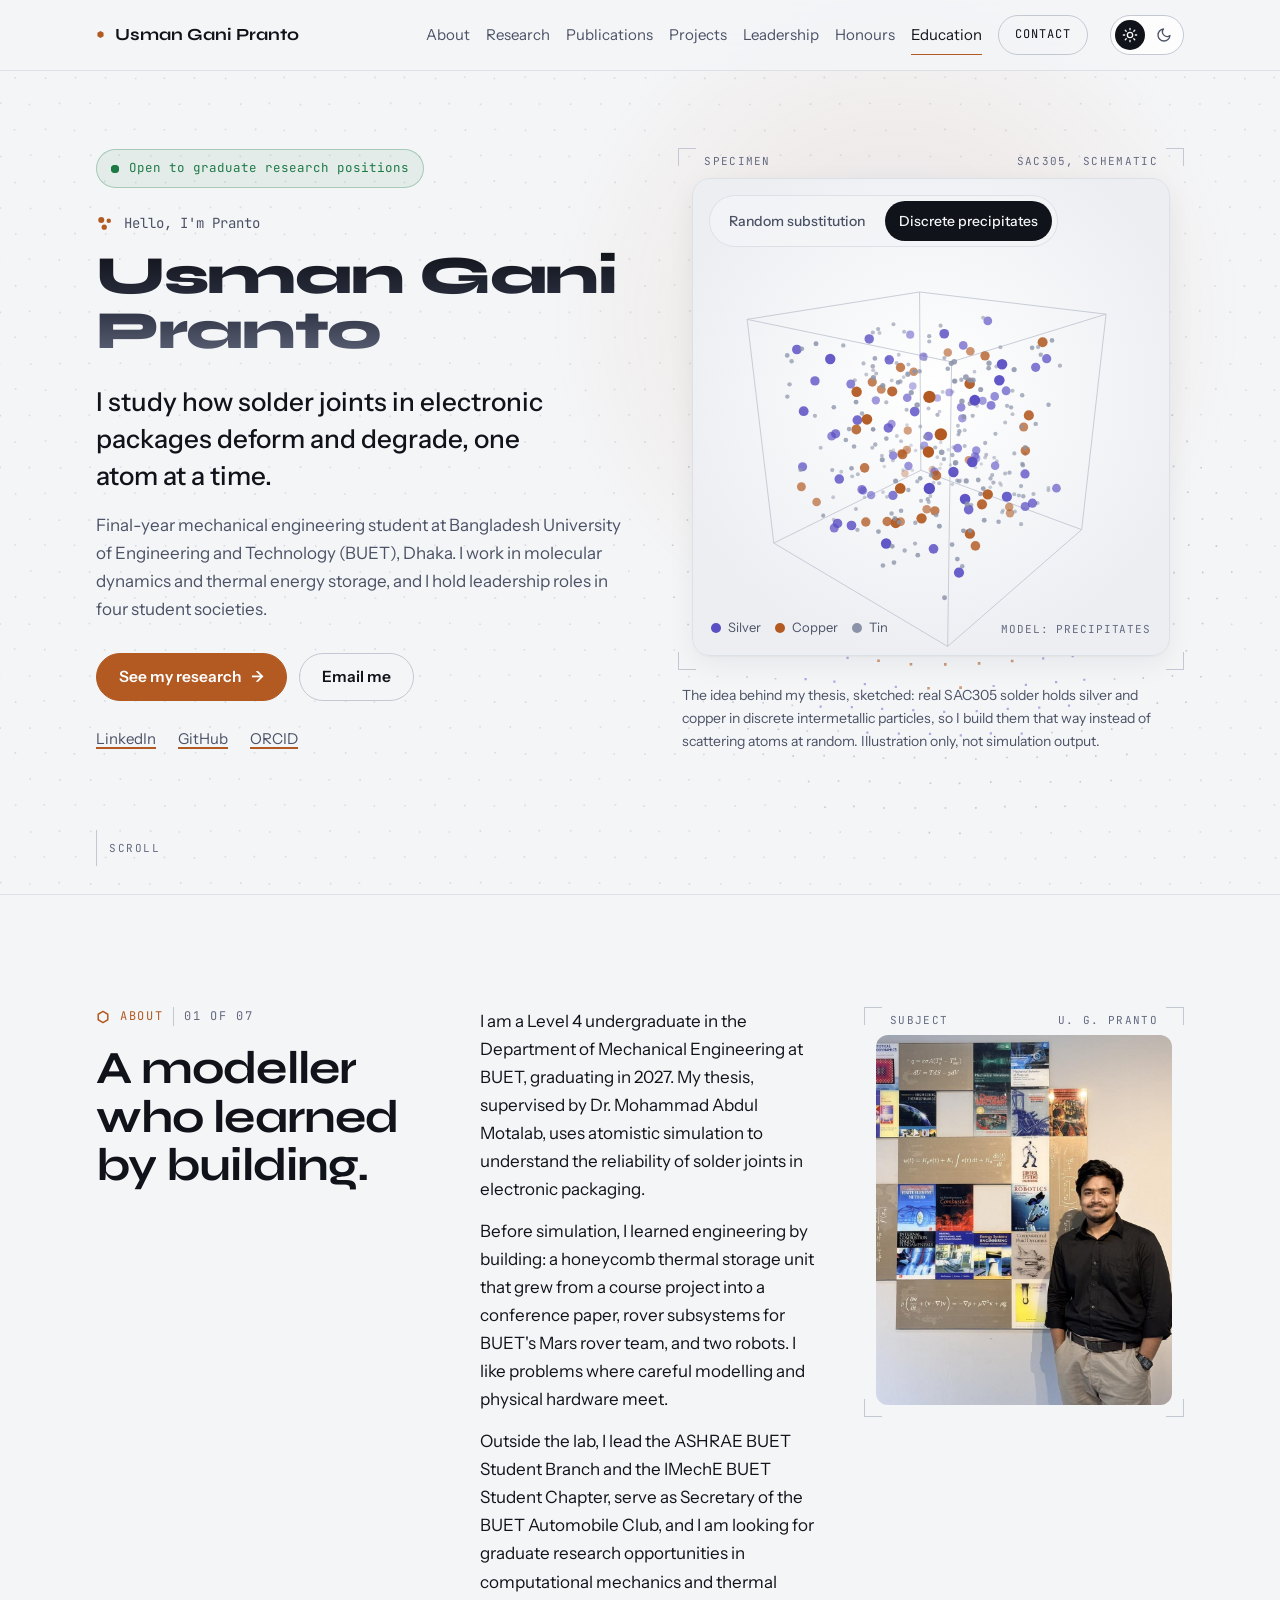
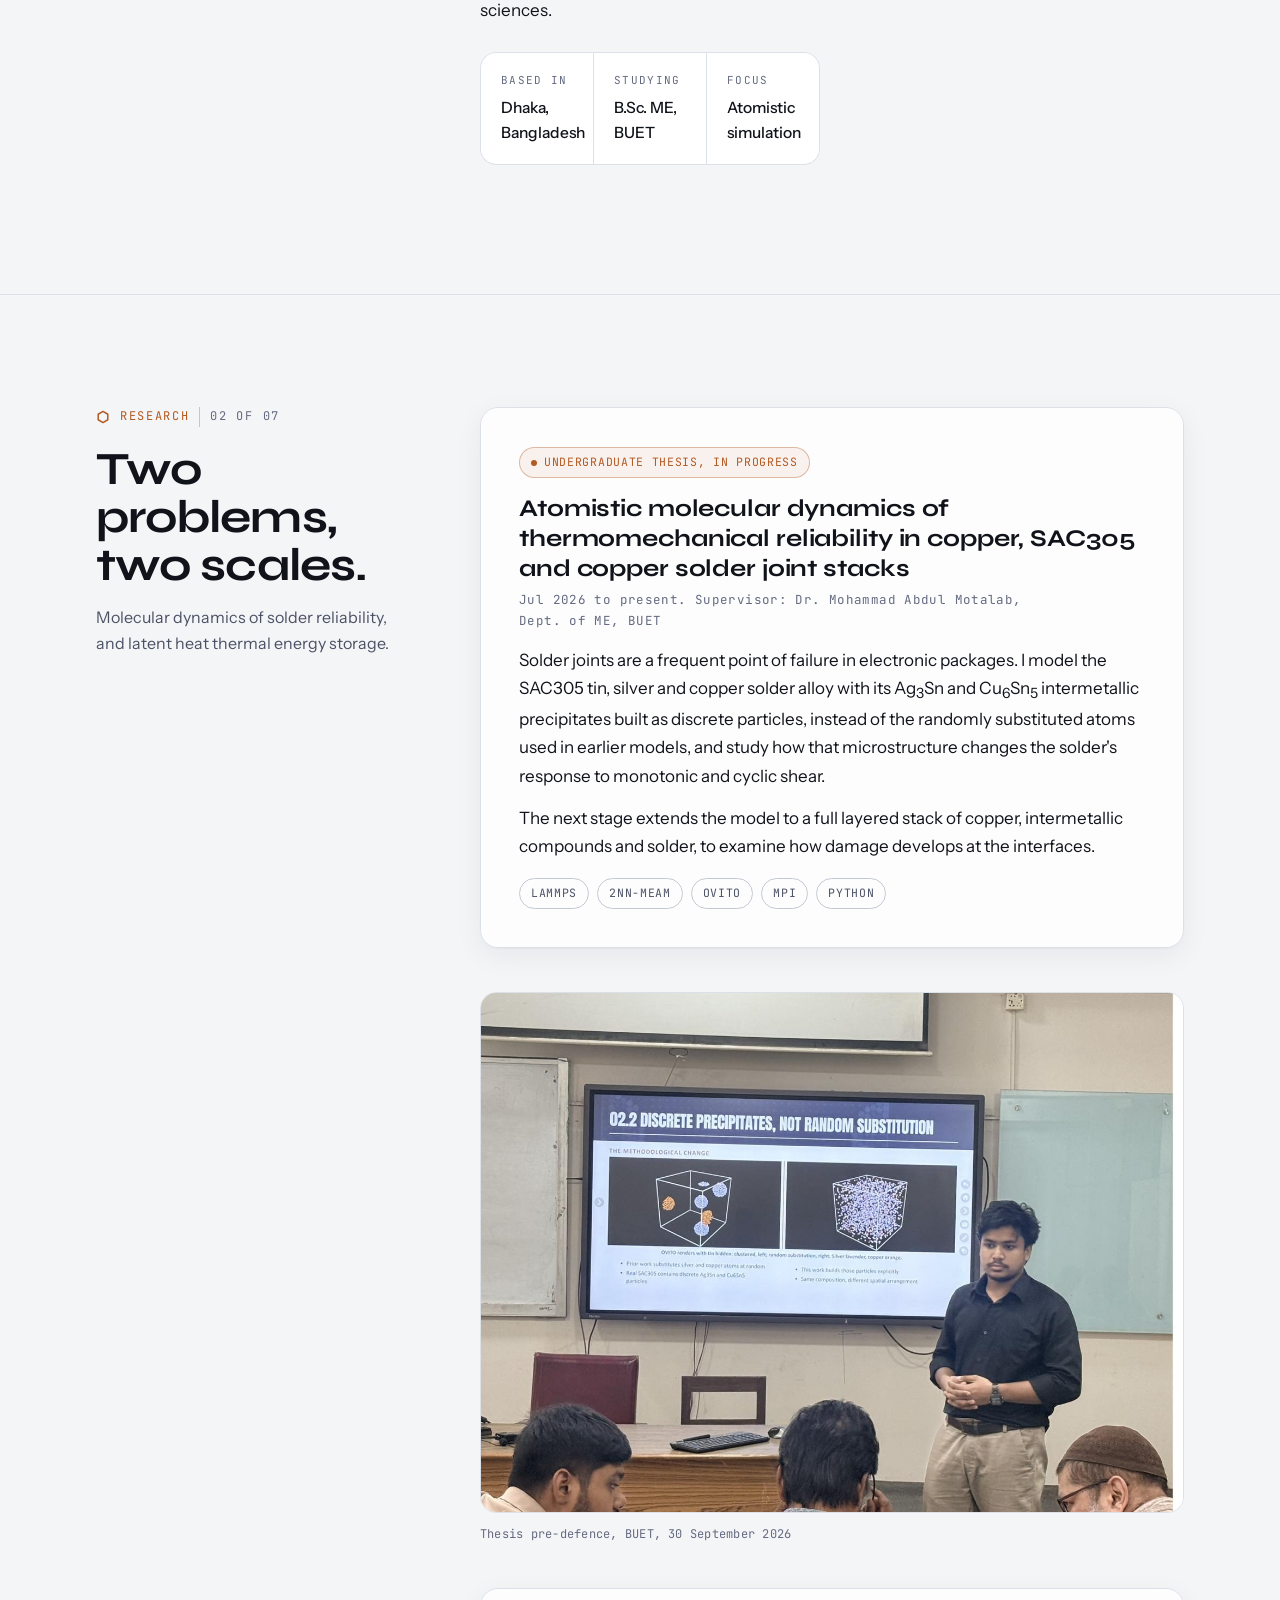
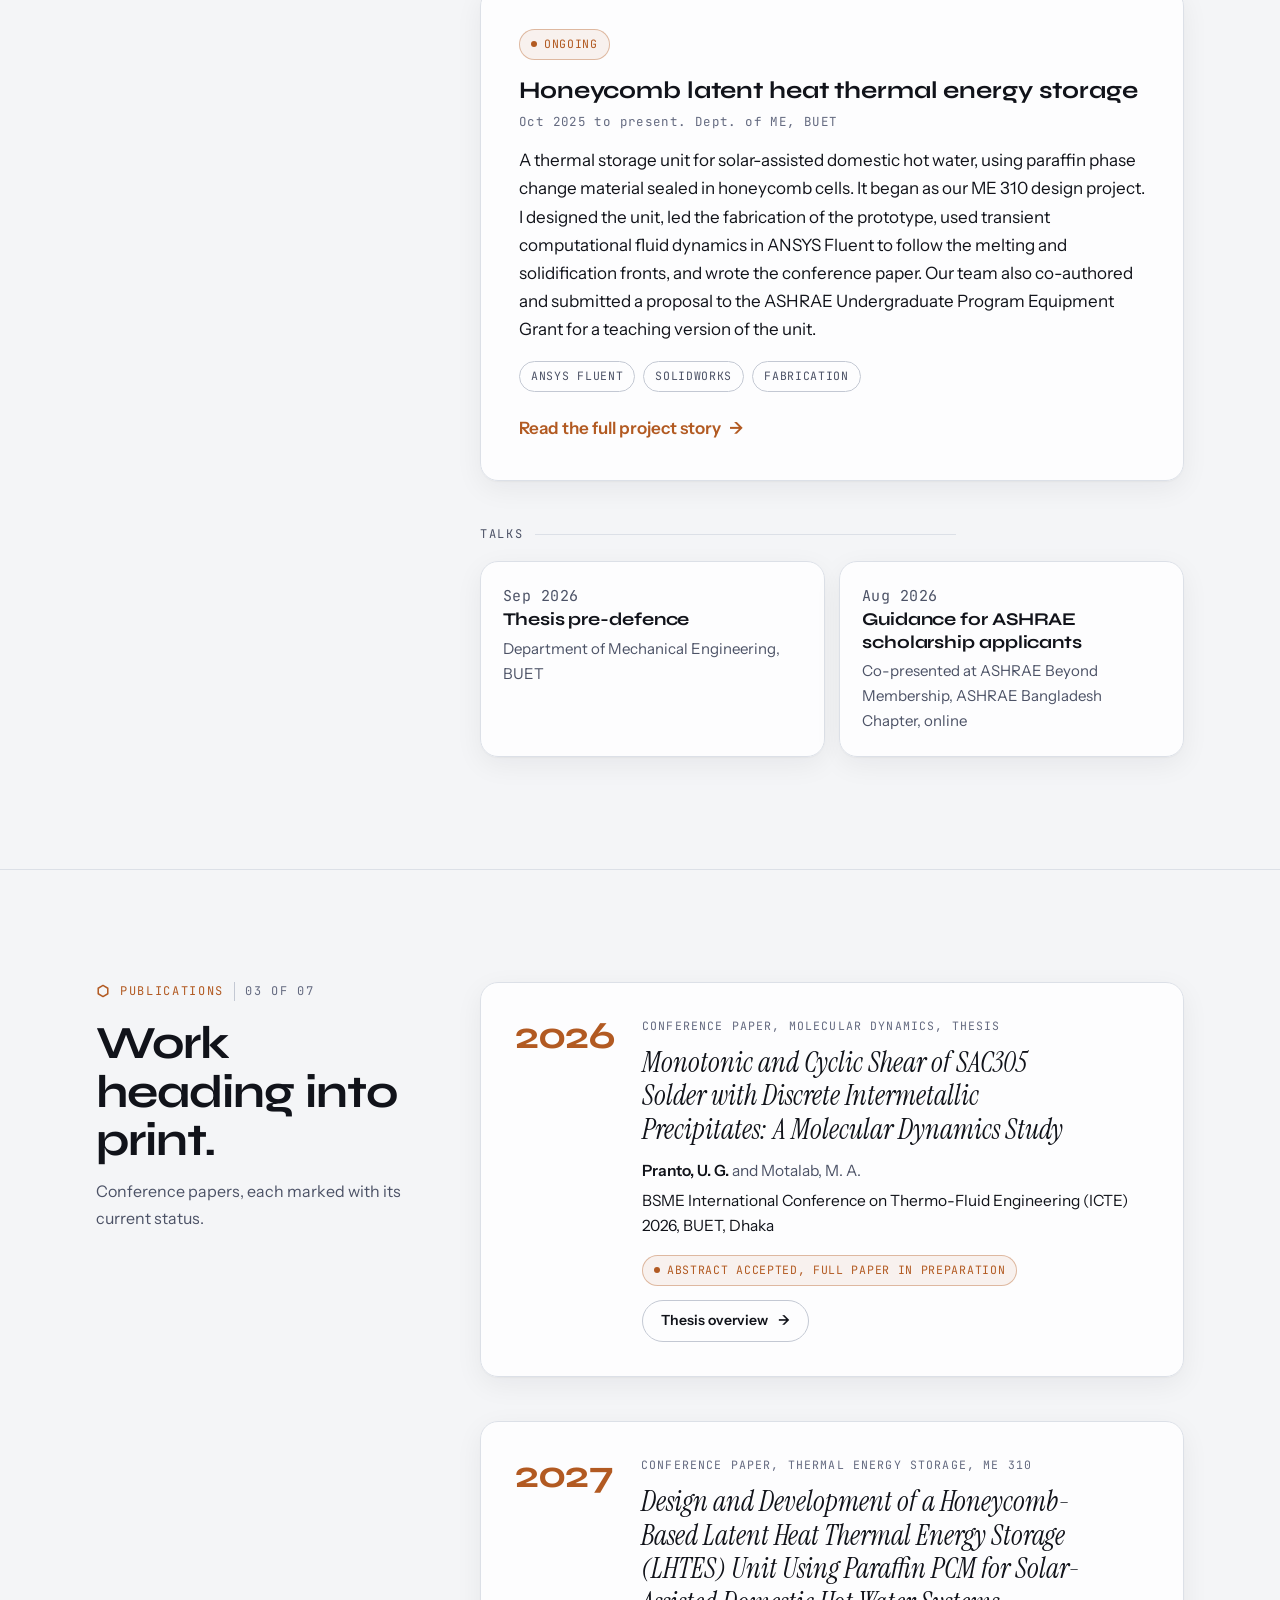
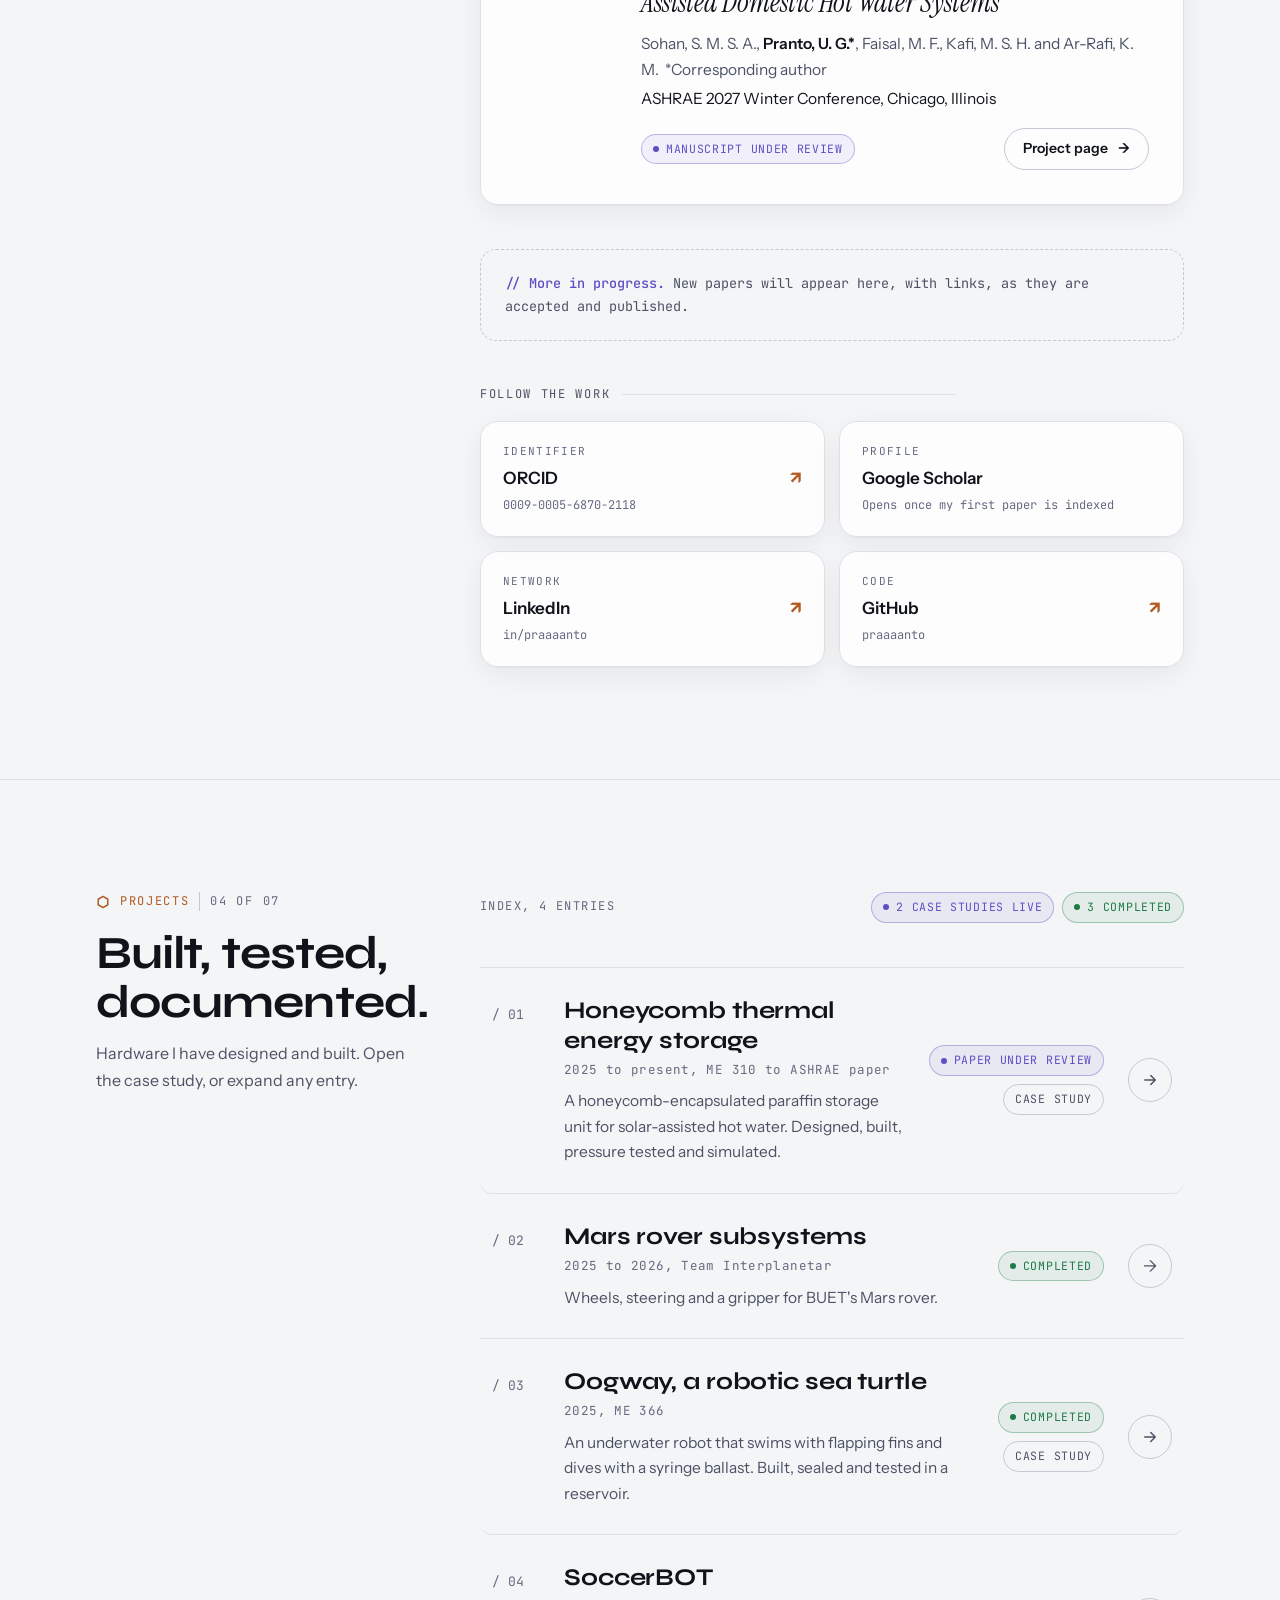
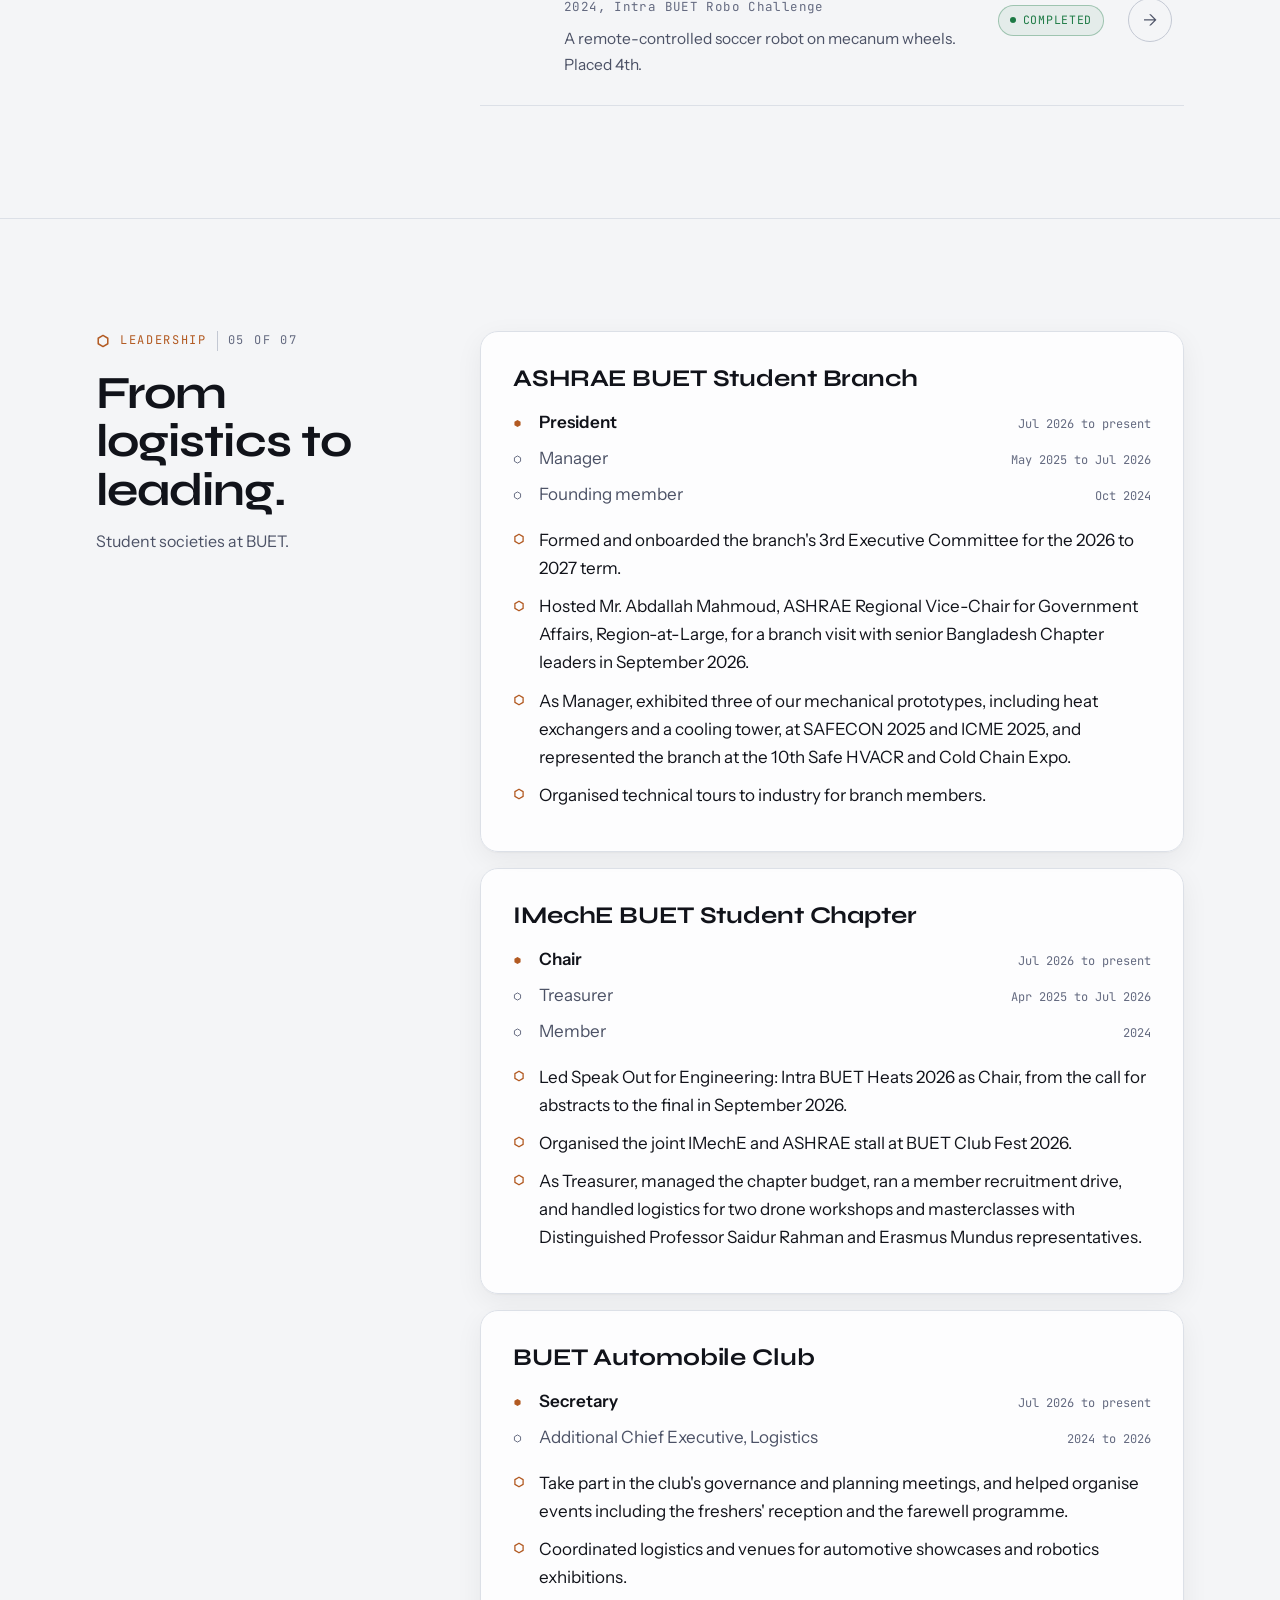
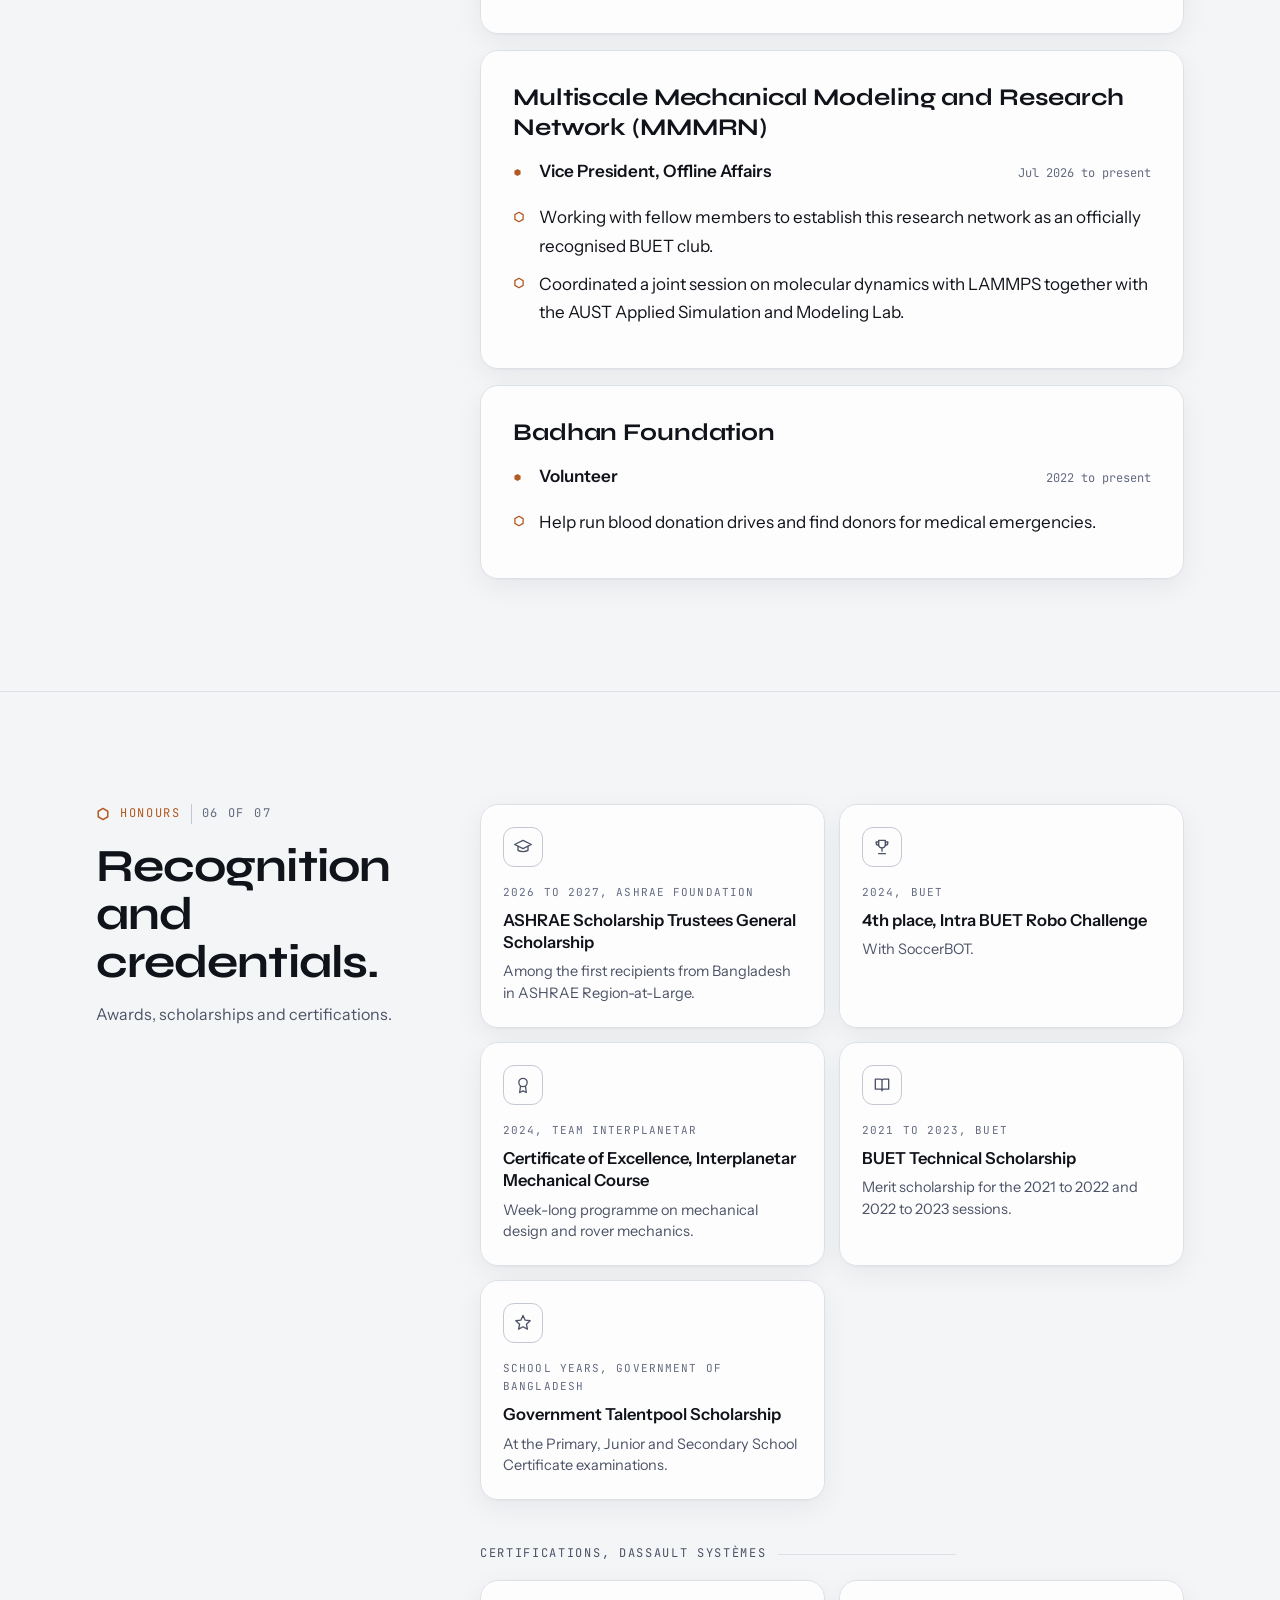
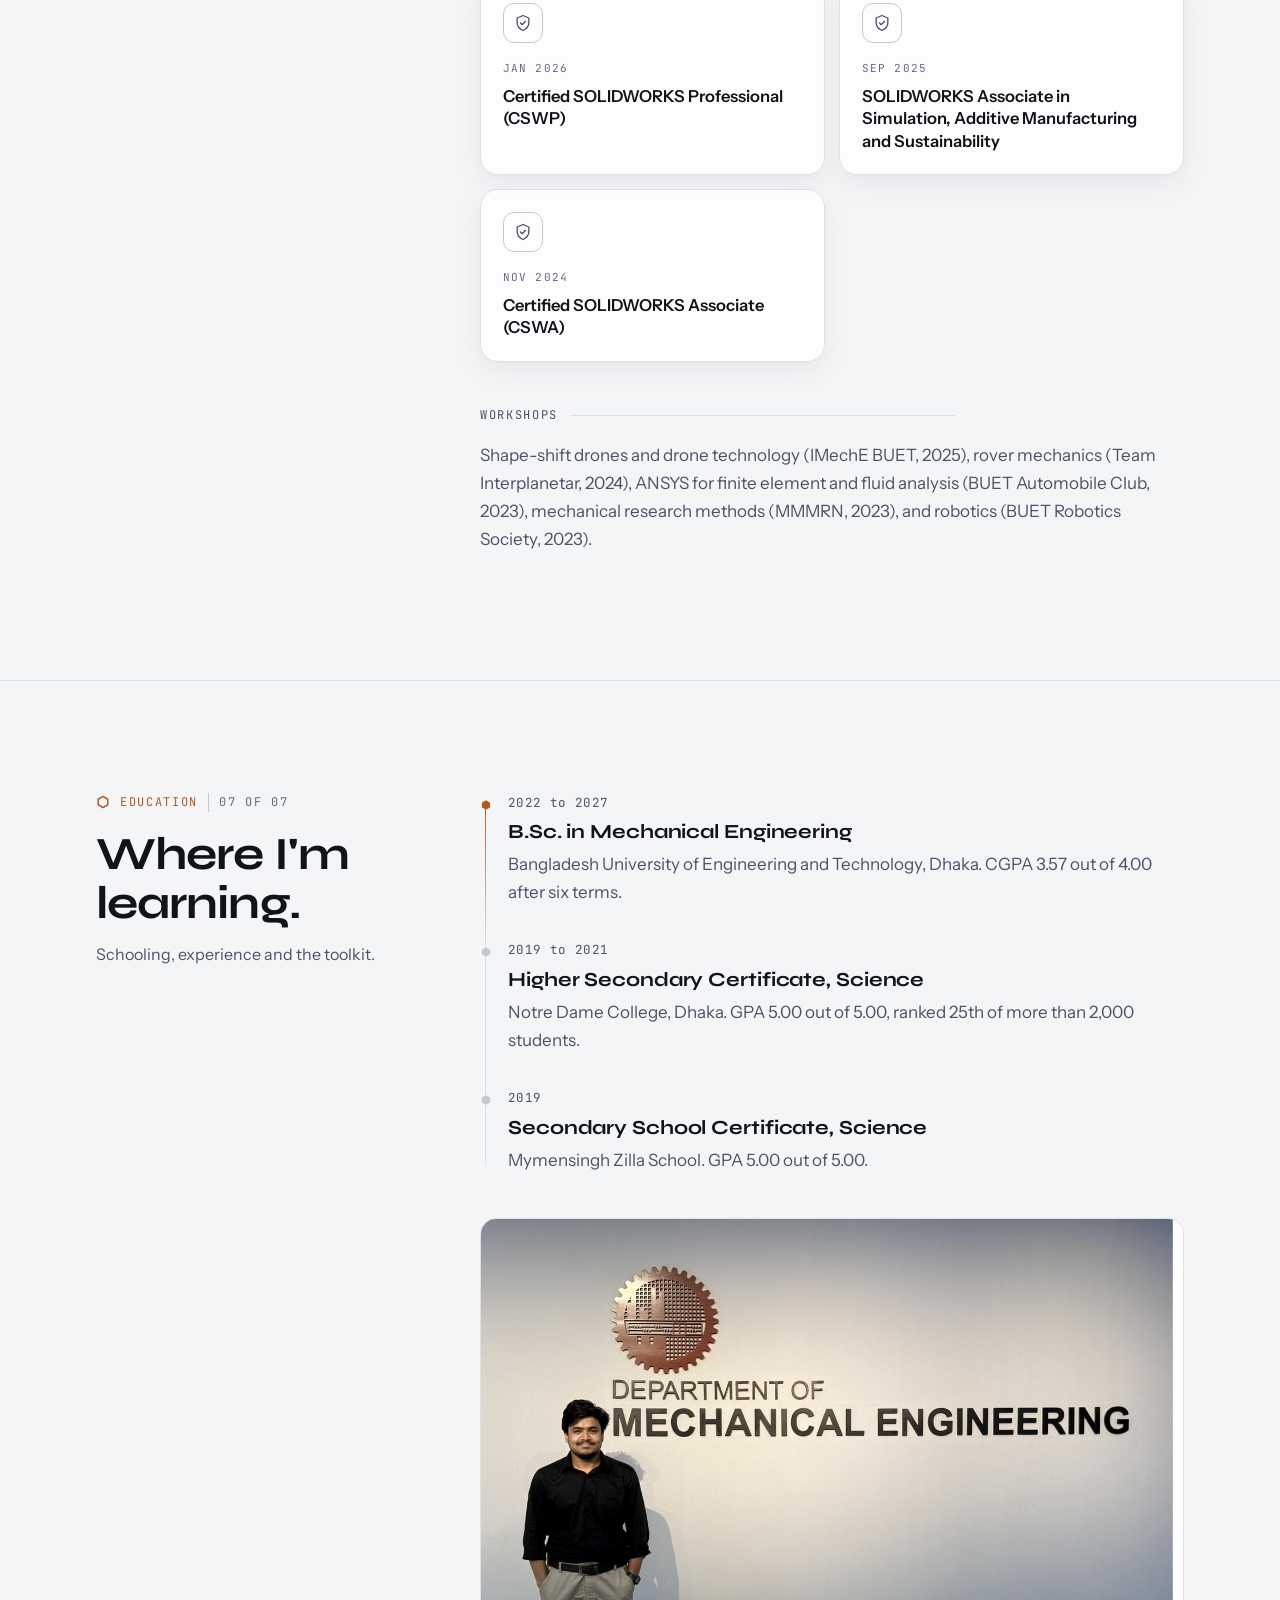
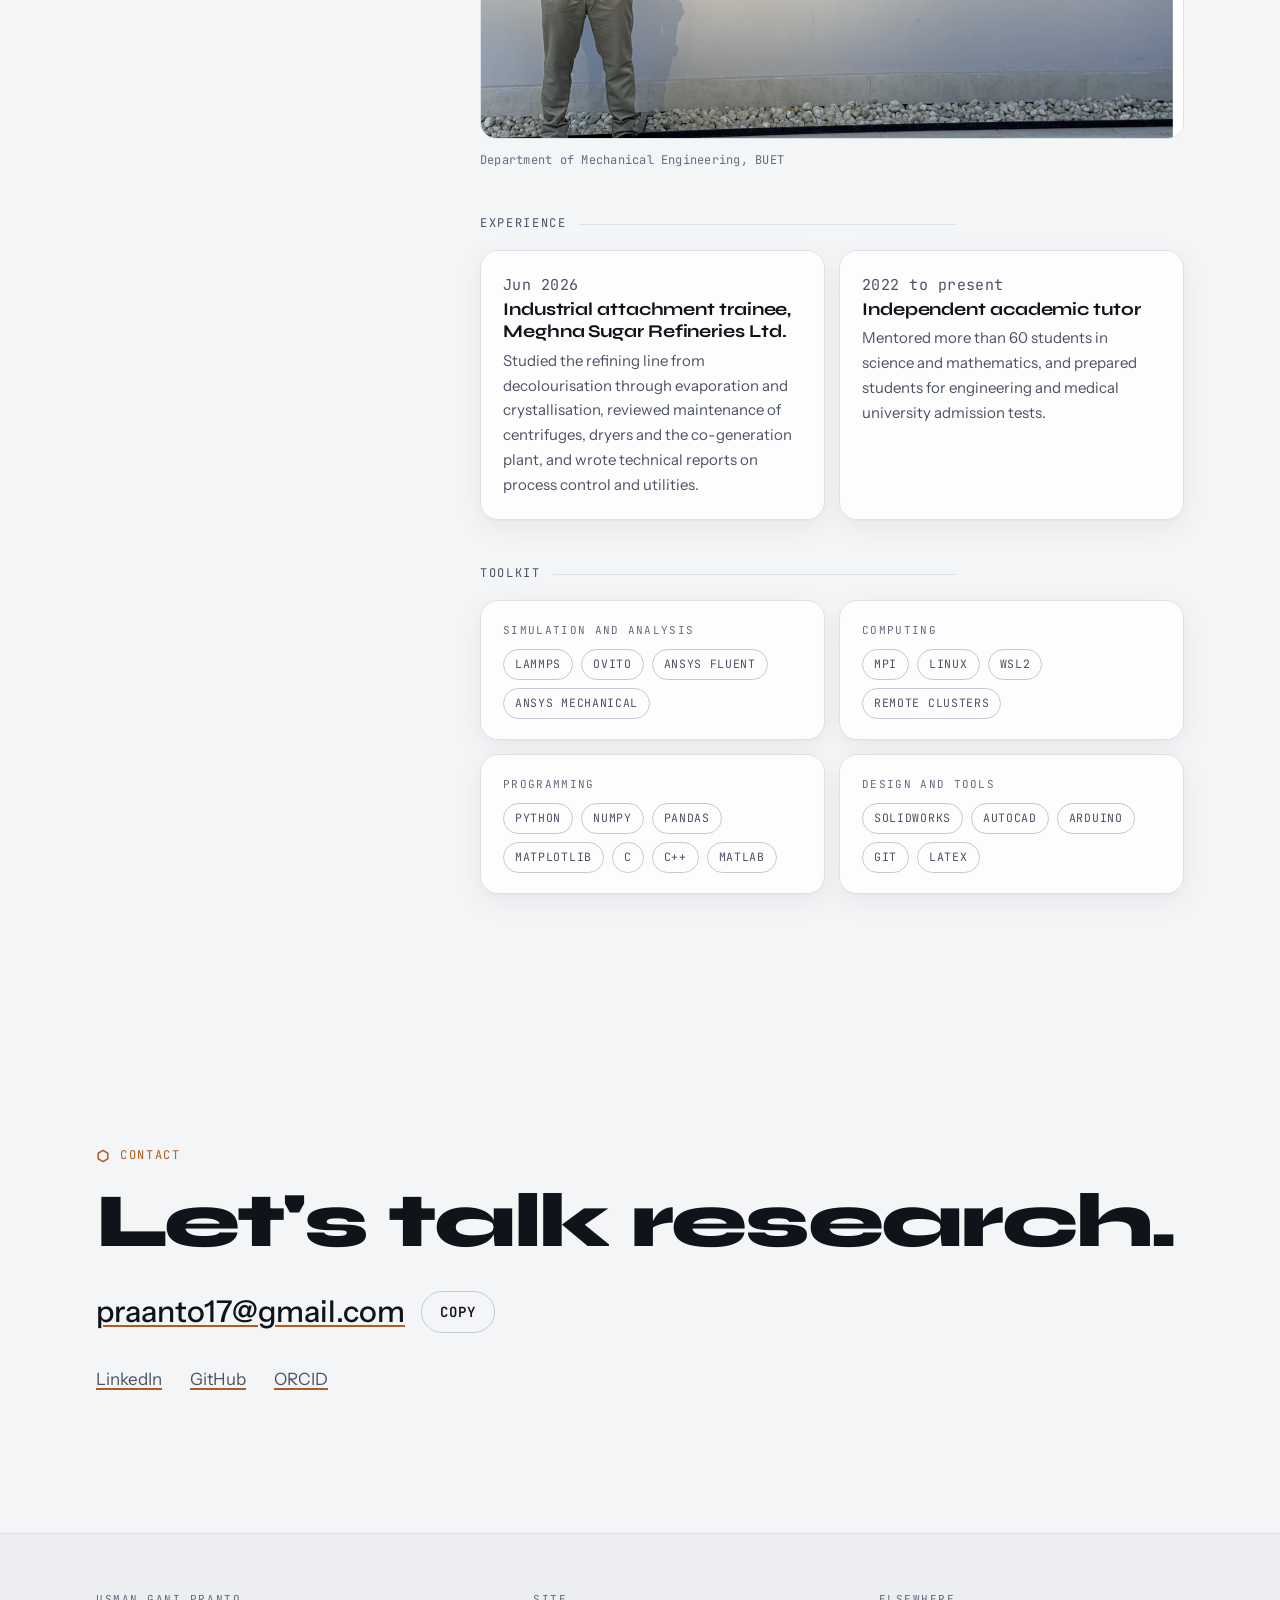
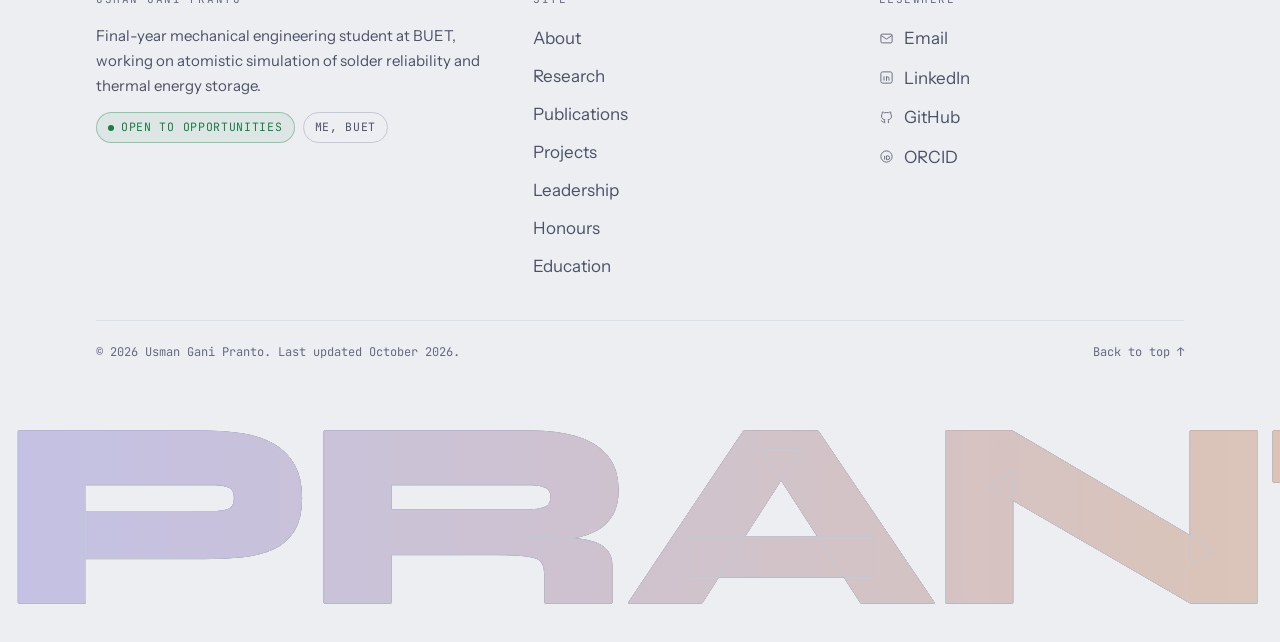
==== commit 92dd0e48: "Add files via upload" ====
--- a/index.html
+++ b/index.html
@@ -1,5 +1,5 @@
 <!doctype html>
-<html lang="en">
+<html lang="en" data-theme="light">
 <head>
 <meta charset="utf-8">
 <meta name="viewport" content="width=device-width, initial-scale=1, viewport-fit=cover">
@@ -10,136 +10,34 @@
 <meta property="og:image" content="https://praaaanto.github.io/assets/portrait.jpg">
 <meta property="og:url" content="https://praaaanto.github.io/">
 <meta property="og:type" content="website">
-<meta name="theme-color" content="#0B0E18">
+<meta name="theme-color" content="#F4F5F7">
 <link rel="icon" href="data:image/svg+xml,%3Csvg xmlns='http://www.w3.org/2000/svg' viewBox='0 0 64 64'%3E%3Crect width='64' height='64' rx='14' fill='%230B0E18'/%3E%3Ccircle cx='22' cy='26' r='9' fill='%23B3ADF5'/%3E%3Ccircle cx='42' cy='40' r='9' fill='%23E8955A'/%3E%3Ccircle cx='44' cy='18' r='4' fill='%235D6684'/%3E%3Ccircle cx='18' cy='46' r='4' fill='%235D6684'/%3E%3C/svg%3E">
+<script>(function(){var t='light';try{t=localStorage.getItem('theme')==='dark'?'dark':'light';}catch(e){}var d=document.documentElement;d.setAttribute('data-theme',t);d.classList.add('js');})();</script>
 <link rel="preconnect" href="https://fonts.googleapis.com">
 <link rel="preconnect" href="https://fonts.gstatic.com" crossorigin>
 <link href="https://fonts.googleapis.com/css2?family=Syne:wght@600;700;800&family=Instrument+Sans:wght@400;500;600&family=Instrument+Serif:ital@1&family=JetBrains+Mono:wght@400;500&display=swap" rel="stylesheet">
-<script>document.documentElement.classList.add('js');</script>
+<link rel="stylesheet" href="assets/site.css">
 <style>
-:root{
-  --ink:#0B0E18;
-  --panel:rgba(18,23,41,.72);
-  --panel-solid:#121729;
-  --line:#232A41;
-  --line-2:#323A56;
-  --text:#E8E9F1;
-  --muted:#A3A9BF;
-  --faint:#6E7590;
-  --copper:#E8955A;
-  --silver:#B3ADF5;
-  --tin:#5D6684;
-  --ok:#8BE0A8;
-  --display:'Syne','Arial Narrow',sans-serif;
-  --body:'Instrument Sans','Segoe UI',system-ui,sans-serif;
-  --mono:'JetBrains Mono',ui-monospace,'Cascadia Mono',Consolas,monospace;
-  --serif:'Instrument Serif',Georgia,'Times New Roman',serif;
-  --wrap:1200px;
-  --gutter:clamp(20px,5vw,56px);
-  --ease:cubic-bezier(.2,.7,.1,1);
-}
-*,*::before,*::after{box-sizing:border-box}
-html{scroll-padding-top:92px;-webkit-text-size-adjust:100%}
-body{margin:0;background:var(--ink);color:var(--text);font-family:var(--body);font-size:17px;line-height:1.65;overflow-x:hidden;padding-bottom:env(safe-area-inset-bottom,0px)}
-img{max-width:100%;height:auto;display:block}
-a{color:var(--text);text-decoration-color:var(--copper);text-decoration-thickness:1.5px;text-underline-offset:3px}
-a:hover{color:var(--copper)}
-:focus-visible{outline:2px solid var(--copper);outline-offset:3px;border-radius:3px}
-::selection{background:var(--copper);color:var(--ink)}
-.skip{position:absolute;left:-999px;top:12px;background:var(--copper);color:var(--ink);padding:10px 16px;z-index:200}
-.skip:focus{left:12px}
-.wrap{max-width:var(--wrap);margin:0 auto;padding:0 var(--gutter)}
-main,footer{position:relative;z-index:2}
-
-/* Ambient layers */
-#field{position:fixed;inset:0;width:100%;height:100%;z-index:0;pointer-events:none}
-.glow{position:fixed;left:0;top:0;width:720px;height:720px;margin:-360px 0 0 -360px;border-radius:50%;background:radial-gradient(circle,rgba(179,173,245,.10) 0%,rgba(232,149,90,.05) 35%,transparent 68%);z-index:1;pointer-events:none;will-change:transform;transform:translate(50vw,30vh)}
-.progress{position:fixed;left:0;top:0;height:2px;width:100%;transform-origin:0 50%;transform:scaleX(0);background:linear-gradient(90deg,var(--silver),var(--copper));z-index:120}
-
-/* Cursor */
-.cursor-ring,.cursor-dot{position:fixed;left:0;top:0;pointer-events:none;z-index:150;border-radius:50%;opacity:0;transition:opacity .3s}
-.cursor-ring{width:36px;height:36px;margin:-18px 0 0 -18px;border:1px solid rgba(232,233,241,.45);transition:opacity .3s,width .25s var(--ease),height .25s var(--ease),margin .25s var(--ease),border-color .25s,background-color .25s}
-.cursor-dot{width:6px;height:6px;margin:-3px 0 0 -3px;background:var(--copper)}
-body.has-cursor .cursor-ring,body.has-cursor .cursor-dot{opacity:1}
-body.cursor-hover .cursor-ring{width:56px;height:56px;margin:-28px 0 0 -28px;border-color:var(--copper);background-color:rgba(232,149,90,.08)}
-body.cursor-down .cursor-ring{width:28px;height:28px;margin:-14px 0 0 -14px}
-
-/* Navigation */
-.top{position:sticky;top:0;z-index:100;background:rgba(11,14,24,.78);backdrop-filter:blur(14px) saturate(140%);-webkit-backdrop-filter:blur(14px) saturate(140%);border-bottom:1px solid var(--line);padding-top:env(safe-area-inset-top,0px)}
-.top .wrap{display:flex;align-items:center;justify-content:space-between;gap:24px;height:70px}
-.brand{display:flex;align-items:center;gap:10px;text-decoration:none;white-space:nowrap}
-.brand .dot{width:8px;height:8px;border-radius:50%;background:var(--copper);box-shadow:0 0 0 4px rgba(232,149,90,.15)}
-.brand b{font-family:var(--display);font-weight:700;font-size:17px}
-.brand small{font-family:var(--mono);font-size:12px;color:var(--faint);letter-spacing:.06em}
-.nav{display:flex;align-items:center;gap:24px;overflow-x:auto;scrollbar-width:none}
-.nav::-webkit-scrollbar{display:none}
-.nav a{position:relative;font-size:15px;color:var(--muted);text-decoration:none;white-space:nowrap;padding:12px 0}
-.nav a::after{content:"";position:absolute;left:0;right:0;bottom:4px;height:1.5px;background:var(--copper);transform:scaleX(0);transform-origin:left;transition:transform .35s var(--ease)}
-.nav a:hover,.nav a.active{color:var(--text)}
-.nav a.active::after{transform:scaleX(1)}
-.nav .cta{padding:9px 16px;border:1px solid var(--line-2);border-radius:999px;color:var(--text);font-family:var(--mono);font-size:12px;letter-spacing:.08em;text-transform:uppercase}
-.nav .cta::after{display:none}
-.nav .cta:hover{border-color:var(--copper);color:var(--copper)}
-
-/* Shared atoms */
-.eyebrow{display:flex;align-items:center;flex-wrap:wrap;gap:12px;font-family:var(--mono);font-size:12px;letter-spacing:.14em;text-transform:uppercase;color:var(--copper);margin:0 0 18px}
-.eyebrow .rule{width:32px;height:1px;background:currentColor}
-.eyebrow .count{color:var(--faint)}
-.pill{display:inline-flex;align-items:center;gap:10px;font-family:var(--mono);font-size:12.5px;color:var(--ok);padding:8px 14px;border:1px solid rgba(139,224,168,.28);background:rgba(139,224,168,.06);border-radius:999px;margin:0 0 28px}
-.pulse{position:relative;width:8px;height:8px;border-radius:50%;background:var(--ok)}
-.pulse::after{content:"";position:absolute;inset:0;border-radius:50%;background:var(--ok);animation:pulse 2.2s ease-out infinite}
-@keyframes pulse{from{transform:scale(1);opacity:.7}to{transform:scale(3);opacity:0}}
-.chip{display:inline-flex;align-items:center;gap:7px;font-family:var(--mono);font-size:11.5px;letter-spacing:.06em;text-transform:uppercase;padding:5px 11px;border-radius:999px;border:1px solid var(--line-2);color:var(--muted);white-space:nowrap}
-.chip.dot::before{content:"";width:6px;height:6px;border-radius:50%;background:currentColor}
-.chip.done{color:var(--ok);border-color:rgba(139,224,168,.32);background:rgba(139,224,168,.06)}
-.chip.live{color:var(--copper);border-color:rgba(232,149,90,.36);background:rgba(232,149,90,.07)}
-.chip.review{color:var(--silver);border-color:rgba(179,173,245,.36);background:rgba(179,173,245,.07)}
-.chips{display:flex;flex-wrap:wrap;gap:8px;list-style:none;margin:0;padding:0}
-.btn{display:inline-flex;align-items:center;gap:10px;min-height:48px;padding:0 22px;border-radius:999px;font-weight:600;font-size:15.5px;text-decoration:none;border:1px solid var(--line-2);background:transparent;color:var(--text);cursor:pointer;font-family:var(--body);transition:border-color .25s,background-color .25s,color .25s,transform .25s var(--ease)}
-.btn .arr{transition:transform .3s var(--ease)}
-.btn:hover .arr{transform:translateX(4px)}
-.btn.primary{background:var(--copper);border-color:var(--copper);color:var(--ink)}
-.btn.primary:hover{background:#F2A66F;color:var(--ink)}
-.btn:not(.primary):hover{border-color:var(--copper);color:var(--text)}
-.btn.sm{min-height:42px;padding:0 18px;font-size:14px}
-
-/* Reveal system */
-.js [data-reveal]{opacity:0;transform:translateY(22px);transition:opacity .9s var(--ease),transform .9s var(--ease)}
-.js [data-reveal].in{opacity:1;transform:none}
-.w{display:inline-block;overflow:hidden;vertical-align:top;padding-bottom:.08em;margin-bottom:-.08em}
-.w > span{display:inline-block;transform:translateY(105%);transition:transform .9s var(--ease)}
-.in .w > span,.w.in > span{transform:none}
-
 /* Hero */
-.hero{display:grid;grid-template-columns:minmax(0,1.05fr) minmax(0,1fr);gap:clamp(28px,4vw,72px);align-items:center;padding:clamp(48px,7vw,96px) 0 clamp(56px,7vw,96px)}
-.hello{font-family:var(--mono);font-size:14px;color:var(--muted);display:flex;align-items:center;gap:14px;margin:0 0 18px}
-.hello::before{content:"";width:40px;height:1px;background:var(--copper)}
-.hero h1{font-family:var(--display);font-weight:800;font-size:clamp(48px,7.6vw,108px);line-height:.95;letter-spacing:-.03em;margin:0 0 28px}
+.hero{display:grid;grid-template-columns:minmax(0,1.05fr) minmax(0,1fr);gap:clamp(28px,4vw,72px);align-items:center;padding:clamp(40px,6vw,80px) 0 clamp(48px,6vw,80px)}
+.hello{font-family:var(--mono);font-size:14px;color:var(--muted);display:flex;align-items:center;gap:10px;margin:0 0 14px}
+.hello::before{content:"";width:18px;height:18px;background:var(--copper);-webkit-mask:var(--atom) center/contain no-repeat;mask:var(--atom) center/contain no-repeat}
+.hero h1{font-family:var(--display);font-weight:800;font-size:clamp(34px,4.2vw,58px);line-height:1.02;letter-spacing:-.025em;margin:0 0 22px}
 .hero h1 .line{display:block;overflow:hidden;padding-bottom:.06em}
-.hero h1 .line > span{display:inline-block;background:linear-gradient(180deg,#FFFFFF 0%,#D7D9E3 48%,#8C92A8 100%);-webkit-background-clip:text;background-clip:text;color:transparent}
+.hero h1 .line > span{display:inline-block;background:var(--metal);-webkit-background-clip:text;background-clip:text;color:transparent}
 .js .hero h1 .line > span{transform:translateY(105%);animation:rise 1.1s var(--ease) forwards}
-.js .hero h1 .line:nth-child(2) > span{animation-delay:.12s}
 @keyframes rise{to{transform:none}}
-.lede{font-size:clamp(19px,1.9vw,23px);line-height:1.5;max-width:30ch;margin:0 0 14px}
-.sublede{color:var(--muted);max-width:48ch;margin:0 0 32px}
-.actions{display:flex;flex-wrap:wrap;gap:12px;margin-bottom:28px}
+.lede{font-size:clamp(20px,2.1vw,26px);line-height:1.42;max-width:28ch;margin:0 0 16px;font-weight:500}
+.sublede{color:var(--muted);max-width:50ch;margin:0 0 30px}
+.actions{display:flex;flex-wrap:wrap;gap:12px;margin-bottom:26px}
 .profiles{display:flex;flex-wrap:wrap;gap:22px;font-size:15px}
 .profiles a{color:var(--muted)}
 .profiles a:hover{color:var(--copper)}
-
-.finder{position:relative;padding:30px 14px 14px}
-.finder .corner{position:absolute;width:18px;height:18px;border-color:var(--line-2);border-style:solid;border-width:0}
-.finder .tl{left:0;top:0;border-left-width:1px;border-top-width:1px}
-.finder .tr{right:0;top:0;border-right-width:1px;border-top-width:1px}
-.finder .bl{left:0;bottom:0;border-left-width:1px;border-bottom-width:1px}
-.finder .br{right:0;bottom:0;border-right-width:1px;border-bottom-width:1px}
-.finder .label{position:absolute;top:4px;font-family:var(--mono);font-size:11px;letter-spacing:.12em;text-transform:uppercase;color:var(--faint)}
-.finder .label.l{left:26px}.finder .label.r{right:26px}
-.viewport{position:relative;background:radial-gradient(circle at 50% 45%,#151B30 0%,rgba(11,14,24,.9) 70%);border:1px solid var(--line);border-radius:18px;overflow:hidden}
+.viewport{position:relative;background:radial-gradient(circle at 50% 45%,var(--panel-solid) 0%,var(--bg-2) 75%);border:1px solid var(--line);border-radius:18px;overflow:hidden;box-shadow:var(--shadow)}
 .viewport canvas{display:block;width:100%;aspect-ratio:1/1}
-.switch{position:absolute;left:16px;top:16px;display:flex;gap:6px;background:rgba(11,14,24,.78);border:1px solid var(--line);border-radius:999px;padding:5px;max-width:calc(100% - 32px)}
+.switch{position:absolute;left:16px;top:16px;display:flex;gap:6px;background:var(--nav-bg);border:1px solid var(--line);border-radius:999px;padding:5px;max-width:calc(100% - 32px)}
 .switch button{appearance:none;border:0;background:transparent;color:var(--muted);font:500 14px/1 var(--body);padding:11px 14px;border-radius:999px;cursor:pointer;min-height:40px;transition:background-color .3s,color .3s}
-.switch button[aria-pressed="true"]{background:var(--text);color:var(--ink)}
+.switch button[aria-pressed="true"]{background:var(--text);color:var(--bg)}
 .legend{position:absolute;left:18px;bottom:16px;display:flex;flex-wrap:wrap;gap:14px;font-size:13px;color:var(--muted)}
 .legend span{display:inline-flex;align-items:center;gap:7px}
 .legend i{width:10px;height:10px;border-radius:50%;display:inline-block}
@@ -150,28 +48,6 @@
 .scroll-cue i::after{content:"";position:absolute;left:0;top:-40%;width:1px;height:40%;background:var(--copper);animation:cue 2s var(--ease) infinite}
 @keyframes cue{to{top:100%}}
 
-/* Sections */
-section.block{border-top:1px solid var(--line);padding:clamp(64px,9vw,112px) 0}
-.block > .wrap{display:grid;grid-template-columns:minmax(0,320px) minmax(0,1fr);gap:clamp(28px,5vw,80px)}
-.head{align-self:start;position:sticky;top:110px}
-.head h2{font-family:var(--display);font-weight:700;font-size:clamp(34px,3.8vw,50px);line-height:1.04;letter-spacing:-.02em;margin:0 0 14px}
-.head p{color:var(--muted);margin:0;font-size:16px;max-width:34ch}
-.head .eyebrow{color:var(--copper);margin:0 0 18px;font-size:12px;max-width:none}
-.body > * + *{margin-top:44px}
-h3{font-family:var(--display);font-weight:700;font-size:clamp(21px,2vw,25px);line-height:1.25;margin:0 0 6px;letter-spacing:-.005em}
-.meta{font-family:var(--mono);font-size:12.5px;letter-spacing:.04em;color:var(--faint);margin:0 0 14px}
-p{margin:0 0 14px;max-width:68ch}
-ul.points{margin:0;padding-left:20px;max-width:68ch}
-ul.points li{margin-bottom:8px}
-ul.points li::marker{color:var(--copper)}
-.subhead{display:flex;align-items:center;gap:12px;font-family:var(--mono);font-size:12px;letter-spacing:.14em;text-transform:uppercase;color:var(--muted);margin:0 0 16px}
-.subhead::after{content:"";flex:1;height:1px;background:var(--line)}
-figure{margin:0}
-figure img{border-radius:16px;border:1px solid var(--line)}
-figcaption{font-family:var(--mono);font-size:12px;color:var(--faint);margin-top:12px;letter-spacing:.02em}
-.card{background:var(--panel);border:1px solid var(--line);border-radius:18px;transition:border-color .35s,background-color .35s,transform .35s var(--ease)}
-.card:hover{border-color:var(--line-2);background:rgba(22,28,49,.82)}
-
 /* About */
 .about{display:grid;grid-template-columns:minmax(0,1fr) minmax(0,320px);gap:44px;align-items:start}
 .about .finder{padding:28px 12px 12px}
@@ -181,12 +57,11 @@
 .facts dt{font-family:var(--mono);font-size:11px;letter-spacing:.12em;text-transform:uppercase;color:var(--faint);margin-bottom:6px}
 .facts dd{margin:0;font-weight:500;font-size:15.5px}
 
-/* Research */
+/* Research and publications */
 .feature{padding:clamp(24px,3vw,38px)}
 .feature .chip{margin-bottom:16px}
 .feature .chips{margin-top:18px}
-
-/* Publications */
+.feature .chips .chip{margin-bottom:0}
 .pub{display:grid;grid-template-columns:auto minmax(0,1fr);gap:8px 28px;padding:clamp(22px,3vw,34px)}
 .pub .year{font-family:var(--display);font-weight:700;font-size:clamp(30px,3vw,40px);line-height:1;color:var(--copper);letter-spacing:-.02em}
 .pub .kind{font-family:var(--mono);font-size:11.5px;letter-spacing:.1em;text-transform:uppercase;color:var(--faint);margin:0 0 10px}
@@ -209,33 +84,30 @@
 /* Project index */
 .index-bar{display:flex;flex-wrap:wrap;align-items:center;justify-content:space-between;gap:12px;font-family:var(--mono);font-size:12px;letter-spacing:.12em;text-transform:uppercase;color:var(--faint)}
 .rows-index{border-top:1px solid var(--line)}
-details.row{border-bottom:1px solid var(--line)}
-details.row summary{list-style:none;display:grid;grid-template-columns:48px minmax(0,1fr) auto 44px;grid-template-areas:'num t s go' 'num d s go';gap:8px 24px;align-items:center;padding:28px 12px;cursor:pointer;border-radius:12px;transition:background-color .35s}
+details.row,.row-link{border-bottom:1px solid var(--line)}
+details.row summary,.row-link{list-style:none;display:grid;grid-template-columns:48px minmax(0,1fr) auto 44px;grid-template-areas:'num t s go' 'num d s go';gap:8px 24px;align-items:center;padding:28px 12px;cursor:pointer;border-radius:12px;transition:background-color .35s;text-decoration:none;color:var(--text)}
 details.row summary::-webkit-details-marker{display:none}
-details.row summary:hover{background:rgba(22,28,49,.6)}
+details.row summary:hover,.row-link:hover{background:var(--panel);color:var(--text)}
 .row .num{grid-area:num;align-self:start;padding-top:8px;font-family:var(--mono);font-size:13px;color:var(--faint);transition:color .3s}
-.row .t{grid-area:t}.row .s{grid-area:s}.row .go{grid-area:go}
-.row .t{transition:transform .45s var(--ease)}
+.row .t{grid-area:t;transition:transform .45s var(--ease)}.row .s{grid-area:s;display:flex;flex-direction:column;align-items:flex-end;gap:8px}.row .go{grid-area:go}
 .row .t h3{margin:0 0 4px}
 .row .t .meta{margin:0}
 .row .d{grid-area:d;color:var(--muted);font-size:15.5px;margin:0;max-width:56ch;transition:transform .45s var(--ease) .03s}
-details.row summary:hover .d{transform:translateX(8px)}
-.row .s{display:flex;flex-direction:column;align-items:flex-end;gap:8px}
 .row .go{width:44px;height:44px;border-radius:50%;border:1px solid var(--line-2);display:flex;align-items:center;justify-content:center;color:var(--muted);transition:transform .45s var(--ease),background-color .3s,border-color .3s,color .3s}
-details.row summary:hover .t{transform:translateX(8px)}
-details.row summary:hover .num{color:var(--copper)}
-details.row summary:hover .go{background:var(--copper);border-color:var(--copper);color:var(--ink);transform:rotate(-45deg)}
-details.row[open] .go{transform:rotate(90deg);background:var(--text);border-color:var(--text);color:var(--ink)}
+details.row summary:hover .t,details.row summary:hover .d,.row-link:hover .t,.row-link:hover .d{transform:translateX(8px)}
+details.row summary:hover .num,.row-link:hover .num{color:var(--copper)}
+details.row summary:hover .go,.row-link:hover .go{background:var(--copper);border-color:var(--copper);color:var(--on-copper);transform:rotate(-45deg)}
+details.row[open] .go{transform:rotate(90deg);background:var(--text);border-color:var(--text);color:var(--bg)}
 .row .more{display:grid;grid-template-columns:48px minmax(0,1fr);gap:24px;padding:0 12px 30px}
 .row .more > div{max-width:72ch}
 
 /* Leadership */
 .org{padding:clamp(22px,3vw,32px)}
 .org h3{margin-bottom:14px}
-.roles{list-style:none;margin:0 0 18px;padding:0;display:flex;flex-direction:column;gap:8px;position:relative}
+.roles{list-style:none;margin:0 0 18px;padding:0;display:flex;flex-direction:column;gap:8px}
 .roles li{display:grid;grid-template-columns:14px minmax(0,1fr) auto;gap:12px;align-items:baseline}
-.roles li::before{content:"";width:8px;height:8px;border-radius:50%;border:1.5px solid var(--faint);transform:translateY(-1px)}
-.roles li.now::before{background:var(--copper);border-color:var(--copper);box-shadow:0 0 0 4px rgba(232,149,90,.14)}
+.roles li::before{content:"";width:9px;height:9px;background:var(--faint);-webkit-mask:var(--hex) center/contain no-repeat;mask:var(--hex) center/contain no-repeat}
+.roles li.now::before{background:var(--copper);-webkit-mask:var(--hexfill) center/contain no-repeat;mask:var(--hexfill) center/contain no-repeat}
 .roles .role{font-weight:600}
 .roles li:not(.now) .role{font-weight:400;color:var(--muted)}
 .roles time{font-family:var(--mono);font-size:12px;color:var(--faint);white-space:nowrap}
@@ -244,9 +116,7 @@
 /* Honours */
 .award-grid{display:grid;grid-template-columns:repeat(2,minmax(0,1fr));gap:14px}
 .award{padding:22px;display:flex;flex-direction:column;gap:8px}
-.award .ico{width:40px;height:40px;border-radius:10px;border:1px solid var(--line-2);display:flex;align-items:center;justify-content:center;color:var(--copper);margin-bottom:8px;transition:background-color .3s,border-color .3s}
-.award:hover .ico{background:rgba(232,149,90,.1);border-color:rgba(232,149,90,.4)}
-.award .ico svg{width:20px;height:20px}
+.award .ico{margin-bottom:8px}
 .award small{font-family:var(--mono);font-size:11px;letter-spacing:.1em;text-transform:uppercase;color:var(--faint)}
 .award strong{font-weight:600;font-size:16.5px;line-height:1.35}
 .award span{color:var(--muted);font-size:14.5px;line-height:1.5}
@@ -256,8 +126,8 @@
 .timeline::before{content:"";position:absolute;left:5px;top:8px;bottom:8px;width:1px;background:linear-gradient(var(--copper),var(--line) 40%)}
 .timeline li{position:relative;padding:0 0 34px}
 .timeline li:last-child{padding-bottom:0}
-.timeline li::before{content:"";position:absolute;left:-28px;top:7px;width:11px;height:11px;border-radius:50%;background:var(--ink);border:1.5px solid var(--line-2)}
-.timeline li:first-child::before{border-color:var(--copper);background:var(--copper);box-shadow:0 0 0 5px rgba(232,149,90,.15)}
+.timeline li::before{content:"";position:absolute;left:-28px;top:6px;width:12px;height:12px;background:var(--line-2);-webkit-mask:var(--hexfill) center/contain no-repeat;mask:var(--hexfill) center/contain no-repeat}
+.timeline li:first-child::before{background:var(--copper)}
 .timeline .meta{margin-bottom:6px}
 .timeline h3{font-size:20px}
 .timeline p{color:var(--muted);margin:0}
@@ -270,42 +140,20 @@
 
 /* Contact */
 .contact{padding:clamp(80px,11vw,140px) 0}
-.contact h2{font-family:var(--display);font-weight:800;font-size:clamp(42px,6.6vw,92px);line-height:.98;letter-spacing:-.03em;margin:0 0 28px;max-width:14ch}
+.contact h2{font-family:var(--display);font-weight:800;font-size:clamp(40px,6vw,84px);line-height:.98;letter-spacing:-.03em;margin:0 0 28px;max-width:14ch}
 .mailrow{display:flex;flex-wrap:wrap;align-items:center;gap:16px}
 .mail{font-size:clamp(20px,2.6vw,30px);font-weight:500}
 .copy{font-family:var(--mono);font-size:12px;letter-spacing:.08em;text-transform:uppercase}
 
-/* Footer */
-footer{border-top:1px solid var(--line);background:rgba(9,11,20,.88);overflow:hidden}
-.fgrid{display:grid;grid-template-columns:minmax(0,1.3fr) minmax(0,1fr) minmax(0,1fr);gap:40px;padding:56px 0 40px}
-.fgrid h4{font-family:var(--mono);font-weight:400;font-size:11px;letter-spacing:.14em;text-transform:uppercase;color:var(--faint);margin:0 0 16px}
-.fgrid p{color:var(--muted);font-size:15px}
-.fgrid ul{list-style:none;margin:0;padding:0;display:flex;flex-direction:column;gap:10px}
-.fgrid ul a{text-decoration:none;color:var(--muted);display:inline-flex;align-items:center;gap:10px}
-.fgrid ul a:hover{color:var(--text)}
-.fgrid ul svg{width:15px;height:15px;opacity:.8}
-.fbar{display:flex;flex-wrap:wrap;justify-content:space-between;gap:12px;padding:22px 0;border-top:1px solid var(--line);font-family:var(--mono);font-size:12px;color:var(--faint)}
-.fbar button{appearance:none;background:none;border:0;color:var(--faint);font:inherit;cursor:pointer;padding:0}
-.fbar button:hover{color:var(--copper)}
-.giant{font-family:var(--display);font-weight:800;font-size:clamp(80px,21vw,320px);line-height:.9;letter-spacing:-.04em;text-align:center;color:transparent;-webkit-text-stroke:1px var(--line-2);margin:10px 0 0;padding-bottom:.02em;user-select:none;background:linear-gradient(90deg,var(--silver),var(--copper));-webkit-background-clip:text;background-clip:text;background-size:0% 100%;background-repeat:no-repeat;transition:background-size 1.4s var(--ease)}
-.giant.in{background-size:100% 100%;color:transparent;-webkit-text-fill-color:rgba(11,14,24,.7)}
-
 @media (max-width: 960px){
   .hero{grid-template-columns:minmax(0,1fr)}
-  .block > .wrap{grid-template-columns:minmax(0,1fr)}
-  .head{position:static}
   .about{grid-template-columns:minmax(0,1fr)}
   .about .finder{max-width:380px}
-  details.row summary{grid-template-columns:36px minmax(0,1fr) 44px;grid-template-areas:'num t go' 'num d go';gap:6px 14px}
+  details.row summary,.row-link{grid-template-columns:36px minmax(0,1fr) 44px;grid-template-areas:'num t go' 'num d go';gap:6px 14px}
   .row .s{display:none}
   .row .more{grid-template-columns:minmax(0,1fr)}
-  .fgrid{grid-template-columns:minmax(0,1fr) minmax(0,1fr)}
-  .fgrid > div:first-child{grid-column:1/-1}
 }
 @media (max-width: 640px){
-  .top .wrap{height:auto;flex-direction:column;align-items:flex-start;gap:2px;padding-top:12px;padding-bottom:2px}
-  .nav{width:100%;gap:20px}
-  .brand small{display:none}
   .award-grid,.profile-grid,.exp-grid,.skills,.facts{grid-template-columns:minmax(0,1fr)}
   .pub{grid-template-columns:minmax(0,1fr)}
   .switch button{font-size:13px;padding:10px 11px}
@@ -313,12 +161,7 @@
   .roles li{grid-template-columns:14px minmax(0,1fr)}
   .roles time{grid-column:2}
 }
-@media (prefers-reduced-motion: reduce){
-  *,*::before,*::after{animation:none!important;transition:none!important}
-  .js [data-reveal]{opacity:1;transform:none}
-  .w > span,.js .hero h1 .line > span{transform:none}
-  .glow{display:none}
-}
+@media (prefers-reduced-motion: reduce){ .js .hero h1 .line > span{transform:none} }
 </style>
 </head>
 <body>
@@ -342,6 +185,10 @@
       <a href="#education">Education</a>
       <a class="cta" href="#contact">Contact</a>
     </nav>
+    <button class="theme-toggle" type="button" aria-label="Switch to dark mode" aria-pressed="false">
+      <span class="sun" aria-hidden="true"><svg viewBox="0 0 24 24" fill="none" stroke="currentColor" stroke-width="2" stroke-linecap="round"><circle cx="12" cy="12" r="4"/><path d="M12 2v2M12 20v2M4.9 4.9l1.4 1.4M17.7 17.7l1.4 1.4M2 12h2M20 12h2M4.9 19.1l1.4-1.4M17.7 6.3l1.4-1.4"/></svg></span>
+      <span class="moon" aria-hidden="true"><svg viewBox="0 0 24 24" fill="none" stroke="currentColor" stroke-width="2" stroke-linecap="round" stroke-linejoin="round"><path d="M21 12.8A9 9 0 1111.2 3a7 7 0 009.8 9.8z"/></svg></span>
+    </button>
   </div>
 </header>
 
@@ -352,7 +199,7 @@
     <div>
       <p class="pill" data-reveal><span class="pulse"></span>Open to graduate research positions</p>
       <p class="hello" data-reveal>Hello, I'm Pranto</p>
-      <h1><span class="line"><span>Usman Gani</span></span><span class="line"><span>Pranto</span></span></h1>
+      <h1><span class="line"><span>Usman Gani Pranto</span></span></h1>
       <p class="lede" data-reveal>I study how solder joints in electronic packages deform and degrade, one atom at a time.</p>
       <p class="sublede" data-reveal>Final-year mechanical engineering student at Bangladesh University of Engineering and Technology (BUET), Dhaka. I work in molecular dynamics and thermal energy storage, and I hold leadership roles in four student societies.</p>
       <div class="actions" data-reveal>
@@ -393,7 +240,7 @@
 <section class="block" id="about">
   <div class="wrap">
     <div class="head">
-      <p class="eyebrow"><span class="rule"></span>About<span class="count">01 of 07</span></p>
+      <p class="eyebrow">About<span class="count">01 of 07</span></p>
       <h2 data-split>A modeller who learned by building.</h2>
     </div>
     <div class="body">
@@ -421,7 +268,7 @@
 <section class="block" id="research">
   <div class="wrap">
     <div class="head">
-      <p class="eyebrow"><span class="rule"></span>Research<span class="count">02 of 07</span></p>
+      <p class="eyebrow">Research<span class="count">02 of 07</span></p>
       <h2 data-split>Two problems, two scales.</h2>
       <p data-reveal>Molecular dynamics of solder reliability, and latent heat thermal energy storage.</p>
     </div>
@@ -446,6 +293,7 @@
         <p class="meta">Oct 2025 to present. Dept. of ME, BUET</p>
         <p>A thermal storage unit for solar-assisted domestic hot water, using paraffin phase change material sealed in honeycomb cells. It began as our ME 310 design project. I designed the unit, led the fabrication of the prototype, used transient computational fluid dynamics in ANSYS Fluent to follow the melting and solidification fronts, and wrote the conference paper. Our team also co-authored and submitted a proposal to the ASHRAE Undergraduate Program Equipment Grant for a teaching version of the unit.</p>
         <ul class="chips" aria-label="Methods"><li class="chip">ANSYS Fluent</li><li class="chip">SolidWorks</li><li class="chip">Fabrication</li></ul>
+        <p style="margin:22px 0 0"><a class="linkarrow" href="projects/lhtes.html">Read the full project story <span class="arr" aria-hidden="true">&rarr;</span></a></p>
       </article>
 
       <div data-reveal>
@@ -462,7 +310,7 @@
 <section class="block" id="publications">
   <div class="wrap">
     <div class="head">
-      <p class="eyebrow"><span class="rule"></span>Publications<span class="count">03 of 07</span></p>
+      <p class="eyebrow">Publications<span class="count">03 of 07</span></p>
       <h2 data-split>Work heading into print.</h2>
       <p data-reveal>Conference papers, each marked with its current status.</p>
     </div>
@@ -490,7 +338,7 @@
           <p class="venue">ASHRAE 2027 Winter Conference, Chicago, Illinois</p>
           <div class="foot">
             <span class="chip dot review">Manuscript under review</span>
-            <a class="btn sm" href="#projects">Project details <span class="arr" aria-hidden="true">&rarr;</span></a>
+            <a class="btn sm" href="projects/lhtes.html">Project page <span class="arr" aria-hidden="true">&rarr;</span></a>
           </div>
         </div>
       </article>
@@ -513,26 +361,20 @@
 <section class="block" id="projects">
   <div class="wrap">
     <div class="head">
-      <p class="eyebrow"><span class="rule"></span>Projects<span class="count">04 of 07</span></p>
+      <p class="eyebrow">Projects<span class="count">04 of 07</span></p>
       <h2 data-split>Built, tested, documented.</h2>
-      <p data-reveal>Hardware I have designed and built. Open any entry for the details.</p>
+      <p data-reveal>Hardware I have designed and built. Open the case study, or expand any entry.</p>
     </div>
     <div class="body">
-      <div class="index-bar" data-reveal><span>Index, 4 entries</span><span class="chip dot done">4 completed</span></div>
+      <div class="index-bar" data-reveal><span>Index, 4 entries</span><span class="chips"><span class="chip dot review">2 case studies live</span><span class="chip dot done">3 completed</span></span></div>
       <div class="rows-index" data-reveal>
-        <details class="row">
-          <summary>
-            <span class="num">/ 01</span>
-            <div class="t"><h3>Honeycomb thermal storage prototype</h3><p class="meta">2025 to 2026, ME 310</p></div>
-            <p class="d">A honeycomb-encapsulated paraffin storage unit for solar-assisted hot water.</p>
-            <div class="s"><span class="chip dot done">Completed</span></div>
-            <span class="go" aria-hidden="true">&rarr;</span>
-          </summary>
-          <div class="more"><span></span><div>
-            <p>Designed the storage unit and led its fabrication with a five-member team. The prototype passed hydrostatic pressure testing, and the design became our ASHRAE conference paper.</p>
-            <ul class="chips"><li class="chip">SolidWorks</li><li class="chip">ANSYS Fluent</li><li class="chip">Fabrication</li></ul>
-          </div></div>
-        </details>
+        <a class="row row-link" href="projects/lhtes.html">
+          <span class="num">/ 01</span>
+          <div class="t"><h3>Honeycomb thermal energy storage</h3><p class="meta">2025 to present, ME 310 to ASHRAE paper</p></div>
+          <p class="d">A honeycomb-encapsulated paraffin storage unit for solar-assisted hot water. Designed, built, pressure tested and simulated.</p>
+          <div class="s"><span class="chip dot review">Paper under review</span><span class="chip">Case study</span></div>
+          <span class="go" aria-hidden="true"><svg viewBox="0 0 24 24" width="18" height="18" fill="none" stroke="currentColor" stroke-width="2" stroke-linecap="round" stroke-linejoin="round"><path d="M5 12h14M13 6l6 6-6 6"/></svg></span>
+        </a>
         <details class="row">
           <summary>
             <span class="num">/ 02</span>
@@ -546,19 +388,13 @@
             <ul class="chips"><li class="chip">SolidWorks</li><li class="chip">Mechanism design</li></ul>
           </div></div>
         </details>
-        <details class="row">
-          <summary>
-            <span class="num">/ 03</span>
-            <div class="t"><h3>Oogway, a bio-mimetic sea turtle robot</h3><p class="meta">2025</p></div>
-            <p class="d">An underwater robot that swims with flapping fins.</p>
-            <div class="s"><span class="chip dot done">Completed</span></div>
-            <span class="go" aria-hidden="true">&rarr;</span>
-          </summary>
-          <div class="more"><span></span><div>
-            <p>The robot controls its buoyancy to move in three dimensions. Engineered the shell, flippers and sealed motor pods, and verified waterproofing in reservoir tests.</p>
-            <ul class="chips"><li class="chip">SolidWorks</li><li class="chip">Arduino</li><li class="chip">Sensors</li></ul>
-          </div></div>
-        </details>
+        <a class="row row-link" href="projects/oogway.html">
+          <span class="num">/ 03</span>
+          <div class="t"><h3>Oogway, a robotic sea turtle</h3><p class="meta">2025, ME 366</p></div>
+          <p class="d">An underwater robot that swims with flapping fins and dives with a syringe ballast. Built, sealed and tested in a reservoir.</p>
+          <div class="s"><span class="chip dot done">Completed</span><span class="chip">Case study</span></div>
+          <span class="go" aria-hidden="true"><svg viewBox="0 0 24 24" width="18" height="18" fill="none" stroke="currentColor" stroke-width="2" stroke-linecap="round" stroke-linejoin="round"><path d="M5 12h14M13 6l6 6-6 6"/></svg></span>
+        </a>
         <details class="row">
           <summary>
             <span class="num">/ 04</span>
@@ -580,7 +416,7 @@
 <section class="block" id="leadership">
   <div class="wrap">
     <div class="head">
-      <p class="eyebrow"><span class="rule"></span>Leadership<span class="count">05 of 07</span></p>
+      <p class="eyebrow">Leadership<span class="count">05 of 07</span></p>
       <h2 data-split>From logistics to leading.</h2>
       <p data-reveal>Student societies at BUET.</p>
     </div>
@@ -655,7 +491,7 @@
 <section class="block" id="honours">
   <div class="wrap">
     <div class="head">
-      <p class="eyebrow"><span class="rule"></span>Honours<span class="count">06 of 07</span></p>
+      <p class="eyebrow">Honours<span class="count">06 of 07</span></p>
       <h2 data-split>Recognition and credentials.</h2>
       <p data-reveal>Awards, scholarships and certifications.</p>
     </div>
@@ -688,7 +524,7 @@
 <section class="block" id="education">
   <div class="wrap">
     <div class="head">
-      <p class="eyebrow"><span class="rule"></span>Education<span class="count">07 of 07</span></p>
+      <p class="eyebrow">Education<span class="count">07 of 07</span></p>
       <h2 data-split>Where I'm learning.</h2>
       <p data-reveal>Schooling, experience and the toolkit.</p>
     </div>
@@ -727,7 +563,7 @@
 
 <section class="contact" id="contact">
   <div class="wrap">
-    <p class="eyebrow"><span class="rule"></span>Contact</p>
+    <p class="eyebrow">Contact</p>
     <h2 data-split>Let's talk research.</h2>
     <div class="mailrow" data-reveal>
       <a class="mail" href="mailto:praanto17@gmail.com">praanto17@gmail.com</a>
@@ -775,168 +611,13 @@
   <div class="giant" aria-hidden="true">PRANTO</div>
 </footer>
 
+<script src="assets/site.js"></script>
 <script>
+/* Hero specimen: atoms settle from random substitution into discrete precipitates */
 (function () {
-  var reduce = window.matchMedia('(prefers-reduced-motion: reduce)').matches;
-  var finePointer = window.matchMedia('(pointer: fine)').matches;
-
-  /* 1. Split headings into words for the rising reveal */
-  document.querySelectorAll('[data-split]').forEach(function (el) {
-    var words = el.textContent.trim().split(/\s+/);
-    el.setAttribute('aria-label', el.textContent.trim());
-    el.innerHTML = words.map(function (w, i) {
-      return '<span class="w" aria-hidden="true"><span style="transition-delay:' + (i * 70) + 'ms">' + w + '</span></span>';
-    }).join(' ');
-  });
-
-  /* 2. Reveal on scroll, with a gentle stagger for siblings */
-  var revealables = document.querySelectorAll('[data-reveal],[data-split],.giant');
-  if (reduce || !('IntersectionObserver' in window)) {
-    revealables.forEach(function (el) { el.classList.add('in'); });
-  } else {
-    var io = new IntersectionObserver(function (entries) {
-      entries.forEach(function (e) {
-        if (!e.isIntersecting) return;
-        var el = e.target;
-        var sibs = el.parentElement ? Array.prototype.filter.call(el.parentElement.children, function (c) { return c.hasAttribute('data-reveal'); }) : [];
-        var idx = Math.max(0, sibs.indexOf(el));
-        if (el.hasAttribute('data-reveal')) el.style.transitionDelay = Math.min(idx, 4) * 80 + 'ms';
-        el.classList.add('in');
-        io.unobserve(el);
-      });
-    }, { rootMargin: '0px 0px -8% 0px', threshold: 0.08 });
-    revealables.forEach(function (el) { io.observe(el); });
-  }
-
-  /* 3. Scroll spy for the navigation underline */
-  var links = {};
-  document.querySelectorAll('.nav a[href^="#"]').forEach(function (a) { links[a.getAttribute('href').slice(1)] = a; });
-  if ('IntersectionObserver' in window) {
-    var spy = new IntersectionObserver(function (entries) {
-      entries.forEach(function (e) {
-        if (e.isIntersecting && links[e.target.id]) {
-          Object.keys(links).forEach(function (k) { links[k].classList.remove('active'); });
-          links[e.target.id].classList.add('active');
-        }
-      });
-    }, { rootMargin: '-45% 0px -50% 0px' });
-    document.querySelectorAll('main section[id]').forEach(function (s) { spy.observe(s); });
-  }
-
-  /* 4. Scroll progress bar */
-  var bar = document.querySelector('.progress');
-  var ticking = false;
-  function onScroll() {
-    if (ticking) return; ticking = true;
-    requestAnimationFrame(function () {
-      var h = document.documentElement.scrollHeight - window.innerHeight;
-      bar.style.transform = 'scaleX(' + (h > 0 ? window.scrollY / h : 0) + ')';
-      ticking = false;
-    });
-  }
-  window.addEventListener('scroll', onScroll, { passive: true });
-  onScroll();
-
-  /* 5. Pointer state shared by cursor, glow and lattice field */
-  var pointer = { x: window.innerWidth * 0.7, y: window.innerHeight * 0.35, active: false };
-  var ring = document.querySelector('.cursor-ring');
-  var dot = document.querySelector('.cursor-dot');
-  var glow = document.querySelector('.glow');
-  var rx = pointer.x, ry = pointer.y, gx = pointer.x, gy = pointer.y;
-
-  window.addEventListener('pointermove', function (e) {
-    if (e.pointerType !== 'mouse') return;
-    pointer.x = e.clientX; pointer.y = e.clientY; pointer.active = true;
-    if (finePointer && !reduce) document.body.classList.add('has-cursor');
-  }, { passive: true });
-  document.addEventListener('mouseleave', function () { pointer.active = false; document.body.classList.remove('has-cursor'); });
-  window.addEventListener('pointerdown', function () { document.body.classList.add('cursor-down'); });
-  window.addEventListener('pointerup', function () { document.body.classList.remove('cursor-down'); });
-  document.addEventListener('mouseover', function (e) {
-    var hit = e.target.closest && e.target.closest('a,button,summary');
-    document.body.classList.toggle('cursor-hover', !!hit);
-  });
-
-  function cursorLoop() {
-    rx += (pointer.x - rx) * 0.18; ry += (pointer.y - ry) * 0.18;
-    gx += (pointer.x - gx) * 0.06; gy += (pointer.y - gy) * 0.06;
-    dot.style.transform = 'translate(' + pointer.x + 'px,' + pointer.y + 'px)';
-    ring.style.transform = 'translate(' + rx + 'px,' + ry + 'px)';
-    glow.style.transform = 'translate(' + gx + 'px,' + gy + 'px)';
-    requestAnimationFrame(cursorLoop);
-  }
-  if (!reduce) requestAnimationFrame(cursorLoop);
-
-  /* 6. Background lattice: atoms with thermal jitter, displaced around the pointer like the strain field of a precipitate */
-  var field = document.getElementById('field');
-  var fctx = field.getContext('2d');
-  var pts = [], fw = 0, fh = 0, fdpr = 1, fRunning = true;
-  function buildField() {
-    fdpr = Math.min(window.devicePixelRatio || 1, 1.5);
-    fw = window.innerWidth; fh = window.innerHeight;
-    field.width = Math.round(fw * fdpr); field.height = Math.round(fh * fdpr);
-    fctx.setTransform(fdpr, 0, 0, fdpr, 0, 0);
-    var s = fw < 640 ? 26 : 30, rowH = s * 0.866;
-    pts = [];
-    for (var j = -1, y = -rowH; y < fh + rowH; j++, y += rowH) {
-      for (var x = (j % 2 ? s / 2 : 0) - s; x < fw + s; x += s) {
-        pts.push({ x: x, y: y, p: Math.random() * 6.28, q: Math.random() * 6.28 });
-      }
-    }
-  }
-  var bins = [[], [], [], []];
-  var binStyle = ['rgba(93,102,132,0.20)', 'rgba(120,128,160,0.34)', 'rgba(179,173,245,0.40)', 'rgba(232,149,90,0.52)'];
-  function drawField(t) {
-    fctx.clearRect(0, 0, fw, fh);
-    var px, py;
-    if (pointer.active) { px = pointer.x; py = pointer.y; }
-    else { px = fw * (0.62 + 0.22 * Math.sin(t * 0.00011)); py = fh * (0.42 + 0.2 * Math.sin(t * 0.00017 + 1)); }
-    var R = 120, R2 = 2 * R * R, amp = 22;
-    bins[0].length = bins[1].length = bins[2].length = bins[3].length = 0;
-    var jit = reduce ? 0 : 0.7, tt = t * 0.0016;
-    for (var i = 0; i < pts.length; i++) {
-      var p = pts[i];
-      var dx = p.x - px, dy = p.y - py, d2 = dx * dx + dy * dy;
-      var f = Math.exp(-d2 / R2);
-      var d = Math.sqrt(d2) || 1;
-      var x = p.x + dx / d * amp * f + jit * Math.sin(tt + p.p);
-      var y = p.y + dy / d * amp * f + jit * Math.cos(tt * 1.1 + p.q);
-      var b = f > 0.55 ? 3 : f > 0.25 ? 2 : f > 0.06 ? 1 : 0;
-      bins[b].push(x, y);
-    }
-    for (var k = 0; k < 4; k++) {
-      var arr = bins[k], sz = k === 3 ? 2.6 : k === 2 ? 2.2 : 1.6;
-      fctx.fillStyle = binStyle[k];
-      fctx.beginPath();
-      for (var m = 0; m < arr.length; m += 2) fctx.rect(arr[m] - sz / 2, arr[m + 1] - sz / 2, sz, sz);
-      fctx.fill();
-    }
-  }
-  function fieldLoop(t) { if (!fRunning) return; drawField(t); requestAnimationFrame(fieldLoop); }
-  buildField();
-  if (reduce) { drawField(0); fRunning = false; }
-  else requestAnimationFrame(fieldLoop);
-  window.addEventListener('resize', function () { buildField(); if (reduce) drawField(0); });
-  document.addEventListener('visibilitychange', function () {
-    if (reduce) return;
-    if (document.hidden) fRunning = false; else if (!fRunning) { fRunning = true; requestAnimationFrame(fieldLoop); }
-  });
-
-  /* 7. Copy email */
-  var copyBtn = document.getElementById('copy');
-  copyBtn.addEventListener('click', function () {
-    var email = copyBtn.getAttribute('data-email');
-    function done() { copyBtn.textContent = 'Copied'; setTimeout(function () { copyBtn.textContent = 'Copy'; }, 1800); }
-    if (navigator.clipboard) navigator.clipboard.writeText(email).then(done, function () {});
-  });
-  document.getElementById('totop').addEventListener('click', function () { window.scrollTo({ top: 0, behavior: reduce ? 'auto' : 'smooth' }); });
-
-  /* 8. Hero specimen: atoms settle from random substitution into discrete precipitates */
-  var canvas = document.getElementById('atoms');
-  var ctx = canvas.getContext('2d');
-  var btnR = document.getElementById('btn-random');
-  var btnC = document.getElementById('btn-cluster');
-  var readout = document.getElementById('readout');
+  var SITE = window.SITE, reduce = SITE.reduce, pointer = SITE.pointer;
+  var canvas = document.getElementById('atoms'), ctx = canvas.getContext('2d');
+  var btnR = document.getElementById('btn-random'), btnC = document.getElementById('btn-cluster'), readout = document.getElementById('readout');
   var seed = 7;
   function rnd() { seed = (seed * 16807) % 2147483647; return (seed - 1) / 2147483646; }
   function inCube() { return [rnd() * 1.7 - 0.85, rnd() * 1.7 - 0.85, rnd() * 1.7 - 0.85]; }
@@ -946,7 +627,7 @@
     var k = r * Math.cbrt(rnd()), n = Math.sqrt(x * x + y * y + z * z) || 1;
     return [c[0] + x / n * k, c[1] + y / n * k, c[2] + z / n * k];
   }
-  var small = window.innerWidth < 640, atoms = [];
+  var small = innerWidth < 640, atoms = [];
   for (var i = 0, nT = small ? 140 : 230; i < nT; i++) { var p0 = inCube(); atoms.push({ t: 0, a: p0, b: p0 }); }
   var per = small ? 16 : 22;
   [[-0.45, -0.35, 0.3], [0.4, -0.5, -0.35], [0.1, 0.45, 0.45]].forEach(function (c) { for (var j = 0; j < per; j++) atoms.push({ t: 1, a: inCube(), b: inBall(c, 0.2) }); });
@@ -957,40 +638,32 @@
     var diff = 0; for (var k = 0; k < 3; k++) if (corners[a1][k] !== corners[a2][k]) diff++;
     if (diff === 1) edges.push([corners[a1], corners[a2]]);
   }
-  var colors = ['93,102,132', '179,173,245', '232,149,90'], radii = [2.1, 4.6, 4.6];
-  var mix = reduce ? 1 : 0, target = 1, angle = 0.6, w = 0, h = 0, running = true, visible = true, tiltX = 0, tiltY = 0;
-
+  var colors, edgeStyle, tinAlpha;
+  function setColors() { var t = SITE.tokens(); colors = [t.tin, t.silver, t.copper]; edgeStyle = 'rgba(' + t.line + ',' + (t.dark ? 0.5 : 0.9) + ')'; tinAlpha = t.dark ? 0.7 : 0.85; }
+  var radii = [2.1, 4.6, 4.6], mix = reduce ? 1 : 0, target = 1, angle = 0.6, w = 0, h = 0, running = true, visible = true, tiltX = 0, tiltY = 0;
   function resize() {
-    var dpr = Math.min(window.devicePixelRatio || 1, 2), r = canvas.getBoundingClientRect();
-    w = r.width; h = r.height;
-    canvas.width = Math.round(w * dpr); canvas.height = Math.round(h * dpr);
-    ctx.setTransform(dpr, 0, 0, dpr, 0, 0);
-    draw();
+    var dpr = Math.min(devicePixelRatio || 1, 2), r = canvas.getBoundingClientRect();
+    w = r.width; h = r.height; canvas.width = Math.round(w * dpr); canvas.height = Math.round(h * dpr);
+    ctx.setTransform(dpr, 0, 0, dpr, 0, 0); draw();
   }
   function project(p) {
     var ang = angle + tiltY, ca = Math.cos(ang), sa = Math.sin(ang);
     var x = p[0] * ca + p[2] * sa, z = -p[0] * sa + p[2] * ca, y = p[1];
-    var tl = 0.38 + tiltX, ct = Math.cos(tl), st = Math.sin(tl);
-    var y2 = y * ct - z * st, z2 = y * st + z * ct;
+    var tl = 0.38 + tiltX, ct = Math.cos(tl), st = Math.sin(tl), y2 = y * ct - z * st, z2 = y * st + z * ct;
     var s = 4.6 / (4.6 + z2), scale = Math.min(w, h) * 0.26;
     return { x: w / 2 + x * scale * s, y: h / 2 + 18 + y2 * scale * s, z: z2, s: s };
   }
   function ease(t) { return t < 0.5 ? 4 * t * t * t : 1 - Math.pow(-2 * t + 2, 3) / 2; }
   function draw() {
-    ctx.clearRect(0, 0, w, h);
-    ctx.lineWidth = 1; ctx.strokeStyle = 'rgba(163,169,191,0.28)';
+    ctx.clearRect(0, 0, w, h); ctx.lineWidth = 1; ctx.strokeStyle = edgeStyle;
     edges.forEach(function (e) { var a = project(e[0]), b = project(e[1]); ctx.beginPath(); ctx.moveTo(a.x, a.y); ctx.lineTo(b.x, b.y); ctx.stroke(); });
     var kk = ease(mix);
-    var list = atoms.map(function (at) {
-      var q = project([at.a[0] + (at.b[0] - at.a[0]) * kk, at.a[1] + (at.b[1] - at.a[1]) * kk, at.a[2] + (at.b[2] - at.a[2]) * kk]);
-      q.t = at.t; return q;
-    });
+    var list = atoms.map(function (at) { var q = project([at.a[0] + (at.b[0] - at.a[0]) * kk, at.a[1] + (at.b[1] - at.a[1]) * kk, at.a[2] + (at.b[2] - at.a[2]) * kk]); q.t = at.t; return q; });
     list.sort(function (a, b) { return b.z - a.z; });
     list.forEach(function (q) {
       var depth = Math.max(0.35, Math.min(1, 0.75 - q.z * 0.35));
       ctx.beginPath(); ctx.arc(q.x, q.y, radii[q.t] * q.s, 0, Math.PI * 2);
-      ctx.fillStyle = 'rgba(' + colors[q.t] + ',' + (q.t === 0 ? depth * 0.7 : depth) + ')';
-      ctx.fill();
+      ctx.fillStyle = 'rgba(' + colors[q.t] + ',' + (q.t === 0 ? depth * tinAlpha : depth) + ')'; ctx.fill();
     });
   }
   var last = 0;
@@ -1000,29 +673,26 @@
     angle += dt * 0.12;
     if (pointer.active) {
       var r = canvas.getBoundingClientRect();
-      var nx = ((pointer.x - r.left) / r.width - 0.5), ny = ((pointer.y - r.top) / r.height - 0.5);
-      nx = Math.max(-1, Math.min(1, nx)); ny = Math.max(-1, Math.min(1, ny));
+      var nx = Math.max(-1, Math.min(1, (pointer.x - r.left) / r.width - 0.5)), ny = Math.max(-1, Math.min(1, (pointer.y - r.top) / r.height - 0.5));
       tiltY += (nx * 0.5 - tiltY) * 0.05; tiltX += (ny * 0.25 - tiltX) * 0.05;
     }
     if (mix !== target) { var step = dt / 2.2; mix = target > mix ? Math.min(target, mix + step) : Math.max(target, mix - step); }
-    draw();
-    requestAnimationFrame(frame);
+    draw(); requestAnimationFrame(frame);
   }
   function setTarget(t) {
     target = t;
-    btnR.setAttribute('aria-pressed', t === 0 ? 'true' : 'false');
-    btnC.setAttribute('aria-pressed', t === 1 ? 'true' : 'false');
+    btnR.setAttribute('aria-pressed', t === 0 ? 'true' : 'false'); btnC.setAttribute('aria-pressed', t === 1 ? 'true' : 'false');
     readout.textContent = t === 1 ? 'Model: precipitates' : 'Model: random';
     if (reduce) { mix = t; draw(); }
   }
   btnR.addEventListener('click', function () { setTarget(0); });
   btnC.addEventListener('click', function () { setTarget(1); });
   function start() { if (reduce) return; if (!running && visible && !document.hidden) { running = true; last = 0; requestAnimationFrame(frame); } }
-  function stop() { running = false; }
-  document.addEventListener('visibilitychange', function () { document.hidden ? stop() : start(); });
-  if ('IntersectionObserver' in window) new IntersectionObserver(function (en) { visible = en[0].isIntersecting; visible ? start() : stop(); }).observe(canvas);
-  window.addEventListener('resize', resize);
-  resize();
+  document.addEventListener('visibilitychange', function () { document.hidden ? (running = false) : start(); });
+  document.addEventListener('themechange', function () { setColors(); draw(); });
+  if ('IntersectionObserver' in window) new IntersectionObserver(function (en) { visible = en[0].isIntersecting; visible ? start() : (running = false); }).observe(canvas);
+  addEventListener('resize', resize);
+  setColors(); resize();
   if (reduce) { running = false; draw(); }
   else { target = 0; requestAnimationFrame(frame); setTimeout(function () { setTarget(1); }, 900); }
 })();
--- a/assets/site.css
+++ b/assets/site.css
@@ -0,0 +1,225 @@
+/* Usman Gani Pranto, shared site styles. Light theme is primary. */
+:root{
+  --bg:#F4F5F7;
+  --bg-2:#ECEEF2;
+  --panel:rgba(255,255,255,.80);
+  --panel-solid:#FFFFFF;
+  --panel-hover:rgba(255,255,255,.96);
+  --line:#DCE0E7;
+  --line-2:#C3C8D3;
+  --text:#11131A;
+  --muted:#4C5266;
+  --faint:#646A80;
+  --copper:#B25A22;
+  --copper-2:#C76B30;
+  --on-copper:#FFFFFF;
+  --silver:#5B4FC4;
+  --tin:#8B93A9;
+  --ok:#1D7A45;
+  --wax:#E7DFCF;
+  --nav-bg:rgba(244,245,247,.84);
+  --glow-a:rgba(91,79,196,.09);
+  --glow-b:rgba(178,90,34,.06);
+  --metal:linear-gradient(180deg,#11131A 0%,#2E3344 55%,#5F6579 100%);
+  --shadow:0 1px 2px rgba(17,19,26,.04),0 8px 28px rgba(17,19,26,.06);
+  --display:'Syne','Arial Narrow',sans-serif;
+  --body:'Instrument Sans','Segoe UI',system-ui,sans-serif;
+  --mono:'JetBrains Mono',ui-monospace,'Cascadia Mono',Consolas,monospace;
+  --serif:'Instrument Serif',Georgia,'Times New Roman',serif;
+  --wrap:1200px;
+  --gutter:clamp(20px,5vw,56px);
+  --ease:cubic-bezier(.2,.7,.1,1);
+  --hex:url("data:image/svg+xml,%3Csvg xmlns='http://www.w3.org/2000/svg' viewBox='0 0 24 24'%3E%3Cpath d='M12 2.5l8.2 4.75v9.5L12 21.5l-8.2-4.75v-9.5z' fill='none' stroke='black' stroke-width='2.6' stroke-linejoin='round'/%3E%3C/svg%3E");
+  --hexfill:url("data:image/svg+xml,%3Csvg xmlns='http://www.w3.org/2000/svg' viewBox='0 0 24 24'%3E%3Cpath d='M12 2.5l8.2 4.75v9.5L12 21.5l-8.2-4.75v-9.5z'/%3E%3C/svg%3E");
+  --atom:url("data:image/svg+xml,%3Csvg xmlns='http://www.w3.org/2000/svg' viewBox='0 0 24 24'%3E%3Ccircle cx='7' cy='8' r='4'/%3E%3Ccircle cx='17' cy='9' r='3'/%3E%3Ccircle cx='11' cy='17.5' r='3.5'/%3E%3C/svg%3E");
+  color-scheme:light;
+}
+[data-theme="dark"]{
+  --bg:#0B0E18;
+  --bg-2:#0F1320;
+  --panel:rgba(18,23,41,.72);
+  --panel-solid:#121729;
+  --panel-hover:rgba(22,28,49,.86);
+  --line:#232A41;
+  --line-2:#343C58;
+  --text:#E8E9F1;
+  --muted:#A3A9BF;
+  --faint:#7C839C;
+  --copper:#E8955A;
+  --copper-2:#F2A66F;
+  --on-copper:#0B0E18;
+  --silver:#B3ADF5;
+  --tin:#5D6684;
+  --ok:#8BE0A8;
+  --wax:#3A3C4C;
+  --nav-bg:rgba(11,14,24,.80);
+  --glow-a:rgba(179,173,245,.10);
+  --glow-b:rgba(232,149,90,.05);
+  --metal:linear-gradient(180deg,#FFFFFF 0%,#D7D9E3 48%,#8C92A8 100%);
+  --shadow:none;
+  color-scheme:dark;
+}
+
+*,*::before,*::after{box-sizing:border-box}
+html{scroll-padding-top:92px;-webkit-text-size-adjust:100%}
+body{margin:0;background:var(--bg);color:var(--text);font-family:var(--body);font-size:17px;line-height:1.65;overflow-x:hidden;padding-bottom:env(safe-area-inset-bottom,0px)}
+html.theme-fade body,html.theme-fade body *{transition:background-color .5s var(--ease),color .5s var(--ease),border-color .5s var(--ease),fill .5s var(--ease),stroke .5s var(--ease)!important}
+::view-transition-old(root),::view-transition-new(root){animation:none;mix-blend-mode:normal}
+img{max-width:100%;height:auto;display:block}
+a{color:var(--text);text-decoration-color:var(--copper);text-decoration-thickness:1.5px;text-underline-offset:3px}
+a:hover{color:var(--copper)}
+:focus-visible{outline:2px solid var(--copper);outline-offset:3px;border-radius:3px}
+::selection{background:var(--copper);color:var(--on-copper)}
+.skip{position:absolute;left:-999px;top:12px;background:var(--copper);color:var(--on-copper);padding:10px 16px;z-index:200}
+.skip:focus{left:12px}
+.wrap{max-width:var(--wrap);margin:0 auto;padding:0 var(--gutter)}
+main,footer{position:relative;z-index:2}
+.sr{position:absolute;width:1px;height:1px;overflow:hidden;clip:rect(0 0 0 0);white-space:nowrap}
+
+/* Ambient layers */
+#field{position:fixed;inset:0;width:100%;height:100%;z-index:0;pointer-events:none}
+.glow{position:fixed;left:0;top:0;width:720px;height:720px;margin:-360px 0 0 -360px;border-radius:50%;background:radial-gradient(circle,var(--glow-a) 0%,var(--glow-b) 35%,transparent 68%);z-index:1;pointer-events:none;will-change:transform;transform:translate(50vw,30vh)}
+.progress{position:fixed;left:0;top:0;height:2px;width:100%;transform-origin:0 50%;transform:scaleX(0);background:linear-gradient(90deg,var(--silver),var(--copper));z-index:120}
+
+/* Cursor */
+.cursor-ring,.cursor-dot{position:fixed;left:0;top:0;pointer-events:none;z-index:150;border-radius:50%;opacity:0}
+.cursor-ring{width:36px;height:36px;margin:-18px 0 0 -18px;border:1px solid var(--line-2);transition:opacity .3s,width .25s var(--ease),height .25s var(--ease),margin .25s var(--ease),border-color .25s,background-color .25s}
+.cursor-dot{width:6px;height:6px;margin:-3px 0 0 -3px;background:var(--copper);transition:opacity .3s}
+body.has-cursor .cursor-ring,body.has-cursor .cursor-dot{opacity:1}
+body.cursor-hover .cursor-ring{width:56px;height:56px;margin:-28px 0 0 -28px;border-color:var(--copper);background-color:color-mix(in srgb,var(--copper) 9%,transparent)}
+body.cursor-down .cursor-ring{width:28px;height:28px;margin:-14px 0 0 -14px}
+
+/* Navigation */
+.top{position:sticky;top:0;z-index:100;background:var(--nav-bg);backdrop-filter:blur(14px) saturate(140%);-webkit-backdrop-filter:blur(14px) saturate(140%);border-bottom:1px solid var(--line);padding-top:env(safe-area-inset-top,0px)}
+.top .wrap{display:flex;align-items:center;justify-content:space-between;gap:20px;height:70px}
+.brand{display:flex;align-items:center;gap:10px;text-decoration:none;white-space:nowrap}
+.brand .dot{width:9px;height:9px;background:var(--copper);-webkit-mask:var(--hexfill) center/contain no-repeat;mask:var(--hexfill) center/contain no-repeat}
+.brand b{font-family:var(--display);font-weight:700;font-size:17px}
+.brand small{font-family:var(--mono);font-size:12px;color:var(--faint);letter-spacing:.06em}
+.nav{display:flex;align-items:center;gap:22px;overflow-x:auto;scrollbar-width:none;margin-left:auto;min-width:0;padding-right:2px}
+@media (max-width:1420px) and (min-width:641px){.nav{gap:16px}.nav a{font-size:14.5px}.brand small{display:none}}
+.nav::-webkit-scrollbar{display:none}
+.nav a{position:relative;font-size:15px;color:var(--muted);text-decoration:none;white-space:nowrap;padding:12px 0}
+.nav a::after{content:"";position:absolute;left:0;right:0;bottom:4px;height:1.5px;background:var(--copper);transform:scaleX(0);transform-origin:left;transition:transform .35s var(--ease)}
+.nav a:hover,.nav a.active{color:var(--text)}
+.nav a.active::after{transform:scaleX(1)}
+.nav .cta{padding:9px 16px;border:1px solid var(--line-2);border-radius:999px;color:var(--text);font-family:var(--mono);font-size:12px;letter-spacing:.08em;text-transform:uppercase}
+.nav .cta::after{display:none}
+.nav .cta:hover{border-color:var(--copper);color:var(--copper)}
+.theme-toggle{flex:none;position:relative;display:inline-flex;align-items:center;gap:4px;height:40px;padding:4px;border-radius:999px;border:1px solid var(--line-2);background:var(--panel);cursor:pointer;color:var(--muted)}
+.theme-toggle span{position:relative;z-index:1;width:30px;height:30px;display:flex;align-items:center;justify-content:center;border-radius:50%;transition:color .3s}
+.theme-toggle svg{width:16px;height:16px}
+.theme-toggle::before{content:"";position:absolute;top:4px;left:4px;width:30px;height:30px;border-radius:50%;background:var(--text);transition:transform .45s var(--ease)}
+[data-theme="dark"] .theme-toggle::before{transform:translateX(34px)}
+.theme-toggle .sun{color:var(--bg)}
+[data-theme="dark"] .theme-toggle .sun{color:var(--muted)}
+[data-theme="dark"] .theme-toggle .moon{color:var(--bg)}
+.theme-toggle:hover{border-color:var(--copper)}
+
+/* Shared atoms */
+.eyebrow{display:flex;align-items:center;flex-wrap:wrap;gap:10px;font-family:var(--mono);font-size:12px;letter-spacing:.14em;text-transform:uppercase;color:var(--copper);margin:0 0 18px}
+.eyebrow::before{content:"";width:14px;height:14px;background:currentColor;-webkit-mask:var(--hex) center/contain no-repeat;mask:var(--hex) center/contain no-repeat;flex:none}
+.eyebrow .count{color:var(--faint);padding-left:10px;border-left:1px solid var(--line-2)}
+.pill{display:inline-flex;align-items:center;gap:10px;font-family:var(--mono);font-size:12.5px;color:var(--ok);padding:8px 14px;border:1px solid color-mix(in srgb,var(--ok) 30%,transparent);background:color-mix(in srgb,var(--ok) 7%,transparent);border-radius:999px;margin:0 0 24px}
+.pulse{position:relative;width:8px;height:8px;border-radius:50%;background:var(--ok)}
+.pulse::after{content:"";position:absolute;inset:0;border-radius:50%;background:var(--ok);animation:pulse 2.2s ease-out infinite}
+@keyframes pulse{from{transform:scale(1);opacity:.7}to{transform:scale(3);opacity:0}}
+.chip{display:inline-flex;align-items:center;gap:7px;font-family:var(--mono);font-size:11.5px;letter-spacing:.06em;text-transform:uppercase;padding:5px 11px;border-radius:999px;border:1px solid var(--line-2);color:var(--muted);white-space:nowrap;background:transparent}
+.chip.dot::before{content:"";width:6px;height:6px;border-radius:50%;background:currentColor}
+.chip.done{color:var(--ok);border-color:color-mix(in srgb,var(--ok) 35%,transparent);background:color-mix(in srgb,var(--ok) 7%,transparent)}
+.chip.live{color:var(--copper);border-color:color-mix(in srgb,var(--copper) 38%,transparent);background:color-mix(in srgb,var(--copper) 7%,transparent)}
+.chip.review{color:var(--silver);border-color:color-mix(in srgb,var(--silver) 38%,transparent);background:color-mix(in srgb,var(--silver) 7%,transparent)}
+.chips{display:flex;flex-wrap:wrap;gap:8px;list-style:none;margin:0;padding:0}
+.btn{display:inline-flex;align-items:center;gap:10px;min-height:48px;padding:0 22px;border-radius:999px;font-weight:600;font-size:15.5px;text-decoration:none;border:1px solid var(--line-2);background:transparent;color:var(--text);cursor:pointer;font-family:var(--body);transition:border-color .25s,background-color .25s,color .25s}
+.btn .arr{display:inline-block;transition:transform .3s var(--ease)}
+.btn:hover .arr{transform:translateX(4px)}
+.btn.primary{background:var(--copper);border-color:var(--copper);color:var(--on-copper)}
+.btn.primary:hover{background:var(--copper-2);color:var(--on-copper)}
+.btn:not(.primary):hover{border-color:var(--copper);color:var(--text)}
+.btn.sm{min-height:42px;padding:0 18px;font-size:14px}
+.linkarrow{display:inline-flex;align-items:center;gap:8px;font-weight:600;text-decoration:none;color:var(--copper)}
+.linkarrow .arr{transition:transform .3s var(--ease)}
+.linkarrow:hover .arr{transform:translateX(4px)}
+
+/* Reveal system */
+.js [data-reveal]{opacity:0;transform:translateY(22px);transition:opacity .9s var(--ease),transform .9s var(--ease)}
+.js [data-reveal].in{opacity:1;transform:none}
+.w{display:inline-block;overflow:hidden;vertical-align:top;padding-bottom:.08em;margin-bottom:-.08em}
+.w > span{display:inline-block;transform:translateY(105%);transition:transform .9s var(--ease)}
+.in .w > span,.w.in > span{transform:none}
+
+/* Viewfinder frame */
+.finder{position:relative;padding:30px 14px 14px}
+.finder .corner{position:absolute;width:18px;height:18px;border-color:var(--line-2);border-style:solid;border-width:0}
+.finder .tl{left:0;top:0;border-left-width:1px;border-top-width:1px}
+.finder .tr{right:0;top:0;border-right-width:1px;border-top-width:1px}
+.finder .bl{left:0;bottom:0;border-left-width:1px;border-bottom-width:1px}
+.finder .br{right:0;bottom:0;border-right-width:1px;border-bottom-width:1px}
+.finder .label{position:absolute;top:4px;font-family:var(--mono);font-size:11px;letter-spacing:.12em;text-transform:uppercase;color:var(--faint)}
+.finder .label.l{left:26px}.finder .label.r{right:26px}
+
+/* Sections */
+section.block{border-top:1px solid var(--line);padding:clamp(64px,9vw,112px) 0}
+.block > .wrap{display:grid;grid-template-columns:minmax(0,320px) minmax(0,1fr);gap:clamp(28px,5vw,80px)}
+.head{align-self:start;position:sticky;top:110px}
+.head h2{font-family:var(--display);font-weight:700;font-size:clamp(32px,3.6vw,48px);line-height:1.05;letter-spacing:-.02em;margin:0 0 14px}
+.head p{color:var(--muted);margin:0;font-size:16px;max-width:34ch}
+.head .eyebrow{color:var(--copper);margin:0 0 18px;font-size:12px;max-width:none}
+.body > * + *{margin-top:44px}
+h3{font-family:var(--display);font-weight:700;font-size:clamp(20px,2vw,24px);line-height:1.25;margin:0 0 6px;letter-spacing:-.005em}
+.meta{font-family:var(--mono);font-size:12.5px;letter-spacing:.03em;color:var(--faint);margin:0 0 14px}
+p{margin:0 0 14px;max-width:68ch}
+ul.points{list-style:none;margin:0;padding:0;max-width:68ch}
+ul.points li{position:relative;padding-left:26px;margin-bottom:10px}
+ul.points li::before{content:"";position:absolute;left:0;top:.42em;width:12px;height:12px;background:var(--copper);-webkit-mask:var(--hex) center/contain no-repeat;mask:var(--hex) center/contain no-repeat}
+.subhead{display:flex;align-items:center;gap:12px;font-family:var(--mono);font-size:12px;letter-spacing:.14em;text-transform:uppercase;color:var(--muted);margin:0 0 16px}
+.subhead::after{content:"";flex:1;height:1px;background:var(--line)}
+figure{margin:0}
+figure img{border-radius:16px;border:1px solid var(--line)}
+figcaption{font-family:var(--mono);font-size:12px;color:var(--faint);margin-top:12px;letter-spacing:.02em}
+.card{background:var(--panel);border:1px solid var(--line);border-radius:18px;box-shadow:var(--shadow);transition:border-color .35s,background-color .35s}
+.card:hover{border-color:var(--line-2);background:var(--panel-hover)}
+.ico{width:40px;height:40px;border-radius:11px;border:1px solid var(--line-2);display:inline-flex;align-items:center;justify-content:center;color:var(--copper);flex:none;transition:background-color .3s,border-color .3s}
+.ico svg{width:20px;height:20px}
+.card:hover .ico{background:color-mix(in srgb,var(--copper) 10%,transparent);border-color:color-mix(in srgb,var(--copper) 40%,transparent)}
+
+/* Footer */
+footer{border-top:1px solid var(--line);background:var(--bg-2);overflow:hidden}
+.fgrid{display:grid;grid-template-columns:minmax(0,1.3fr) minmax(0,1fr) minmax(0,1fr);gap:40px;padding:56px 0 40px}
+.fgrid h4{font-family:var(--mono);font-weight:400;font-size:11px;letter-spacing:.14em;text-transform:uppercase;color:var(--faint);margin:0 0 16px}
+.fgrid p{color:var(--muted);font-size:15px}
+.fgrid ul{list-style:none;margin:0;padding:0;display:flex;flex-direction:column;gap:10px}
+.fgrid ul a{text-decoration:none;color:var(--muted);display:inline-flex;align-items:center;gap:10px}
+.fgrid ul a:hover{color:var(--text)}
+.fgrid ul svg{width:15px;height:15px;opacity:.8}
+.fbar{display:flex;flex-wrap:wrap;justify-content:space-between;gap:12px;padding:22px 0;border-top:1px solid var(--line);font-family:var(--mono);font-size:12px;color:var(--faint)}
+.fbar button{appearance:none;background:none;border:0;color:var(--faint);font:inherit;cursor:pointer;padding:0}
+.fbar button:hover{color:var(--copper)}
+.giant{font-family:var(--display);font-weight:800;font-size:clamp(80px,21vw,320px);line-height:.9;letter-spacing:-.04em;text-align:center;color:transparent;-webkit-text-stroke:1px var(--line-2);margin:10px 0 0;padding-bottom:.02em;user-select:none;background:linear-gradient(90deg,var(--silver),var(--copper));-webkit-background-clip:text;background-clip:text;background-size:0% 100%;background-repeat:no-repeat;transition:background-size 1.4s var(--ease)}
+.giant.in{background-size:100% 100%;-webkit-text-fill-color:color-mix(in srgb,var(--bg-2) 72%,transparent)}
+
+/* Breadcrumbs */
+.crumbs{display:flex;flex-wrap:wrap;align-items:center;gap:8px;list-style:none;margin:0 0 26px;padding:0;font-family:var(--mono);font-size:12px;letter-spacing:.1em;text-transform:uppercase;color:var(--faint)}
+.crumbs a{color:var(--faint);text-decoration:none}
+.crumbs a:hover{color:var(--copper)}
+.crumbs li+li::before{content:"";display:inline-block;width:6px;height:6px;margin-right:8px;border-right:1.5px solid currentColor;border-top:1.5px solid currentColor;transform:rotate(45deg) translateY(-1px)}
+.crumbs [aria-current]{color:var(--copper)}
+
+@media (max-width: 960px){
+  .block > .wrap{grid-template-columns:minmax(0,1fr)}
+  .head{position:static}
+  .fgrid{grid-template-columns:minmax(0,1fr) minmax(0,1fr)}
+  .fgrid > div:first-child{grid-column:1/-1}
+}
+@media (max-width: 640px){
+  .top .wrap{height:auto;flex-wrap:wrap;padding-top:10px;padding-bottom:2px;gap:6px 12px}
+  .nav{order:3;width:100%;margin-left:0}
+  .theme-toggle{margin-left:auto}
+  .brand small{display:none}
+}
+@media (prefers-reduced-motion: reduce){
+  *,*::before,*::after{animation:none!important;transition:none!important}
+  .js [data-reveal]{opacity:1;transform:none}
+  .w > span{transform:none}
+  .glow{display:none}
+}
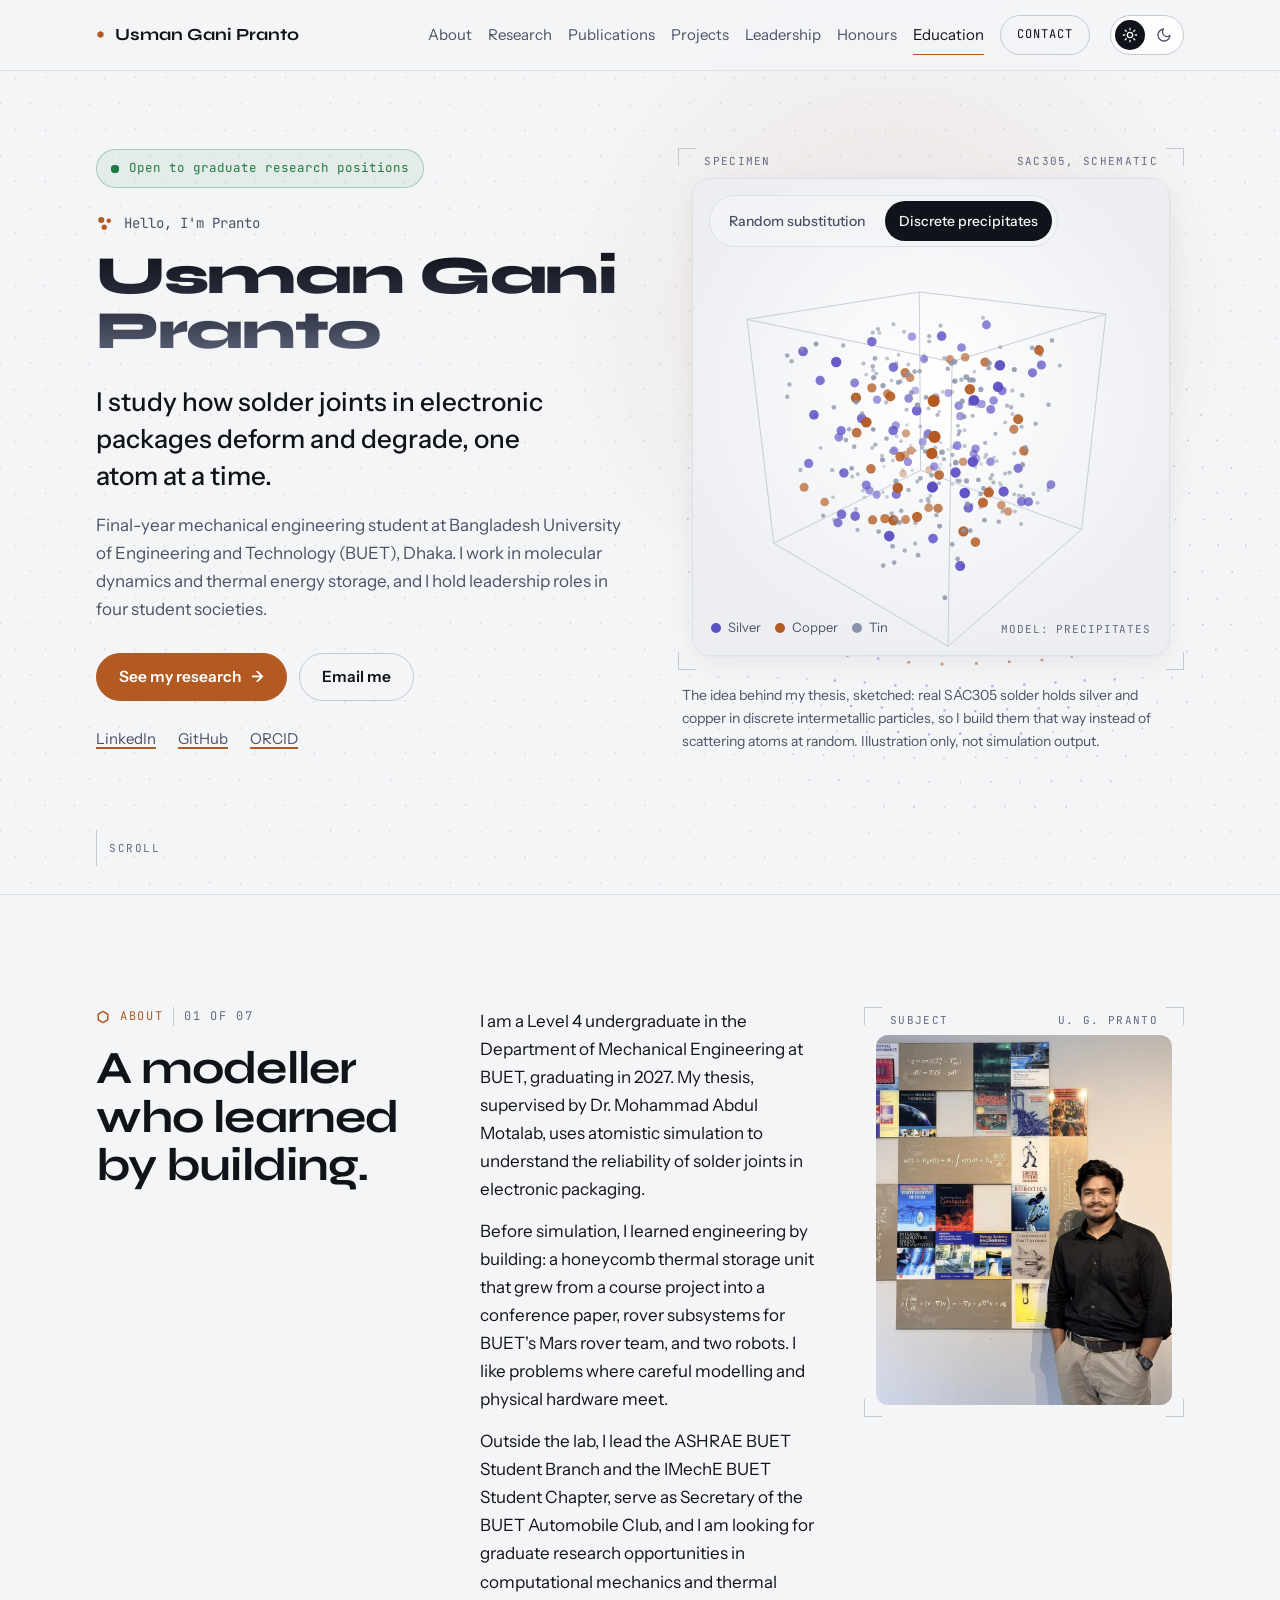
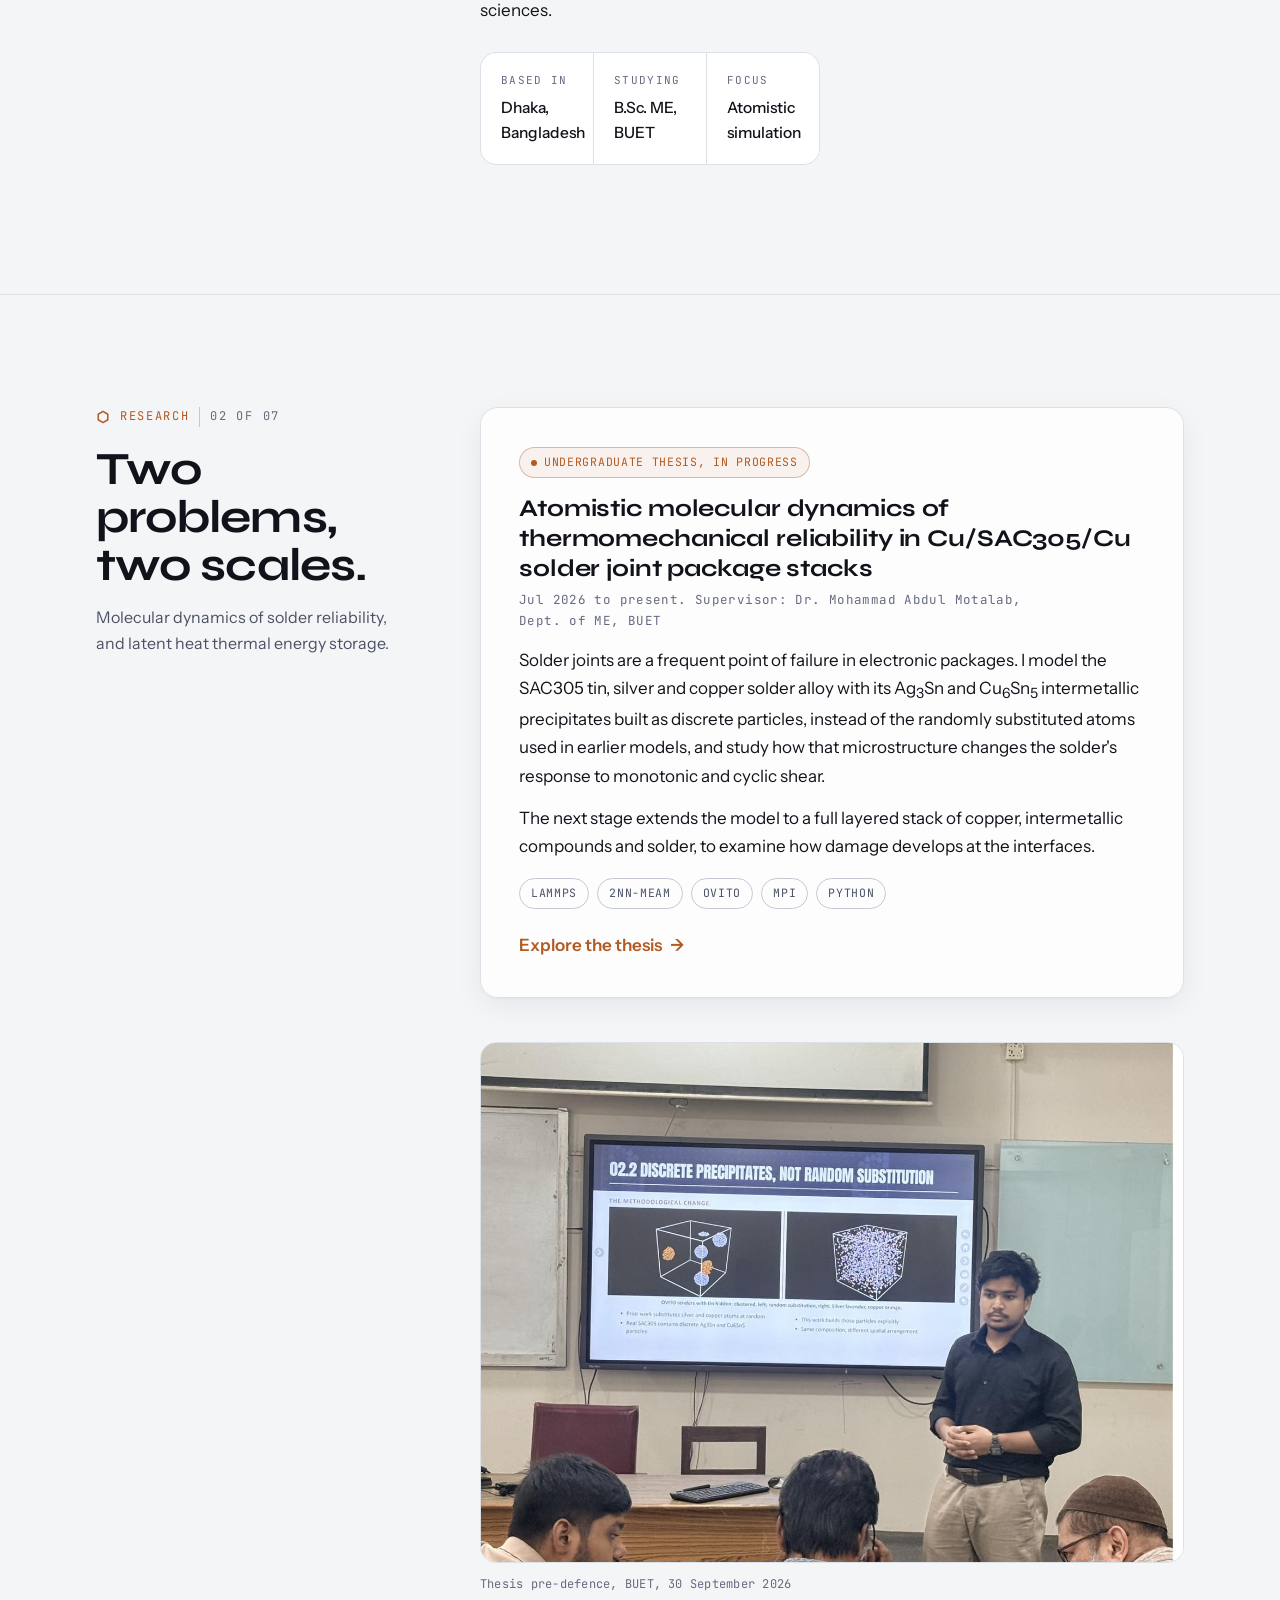
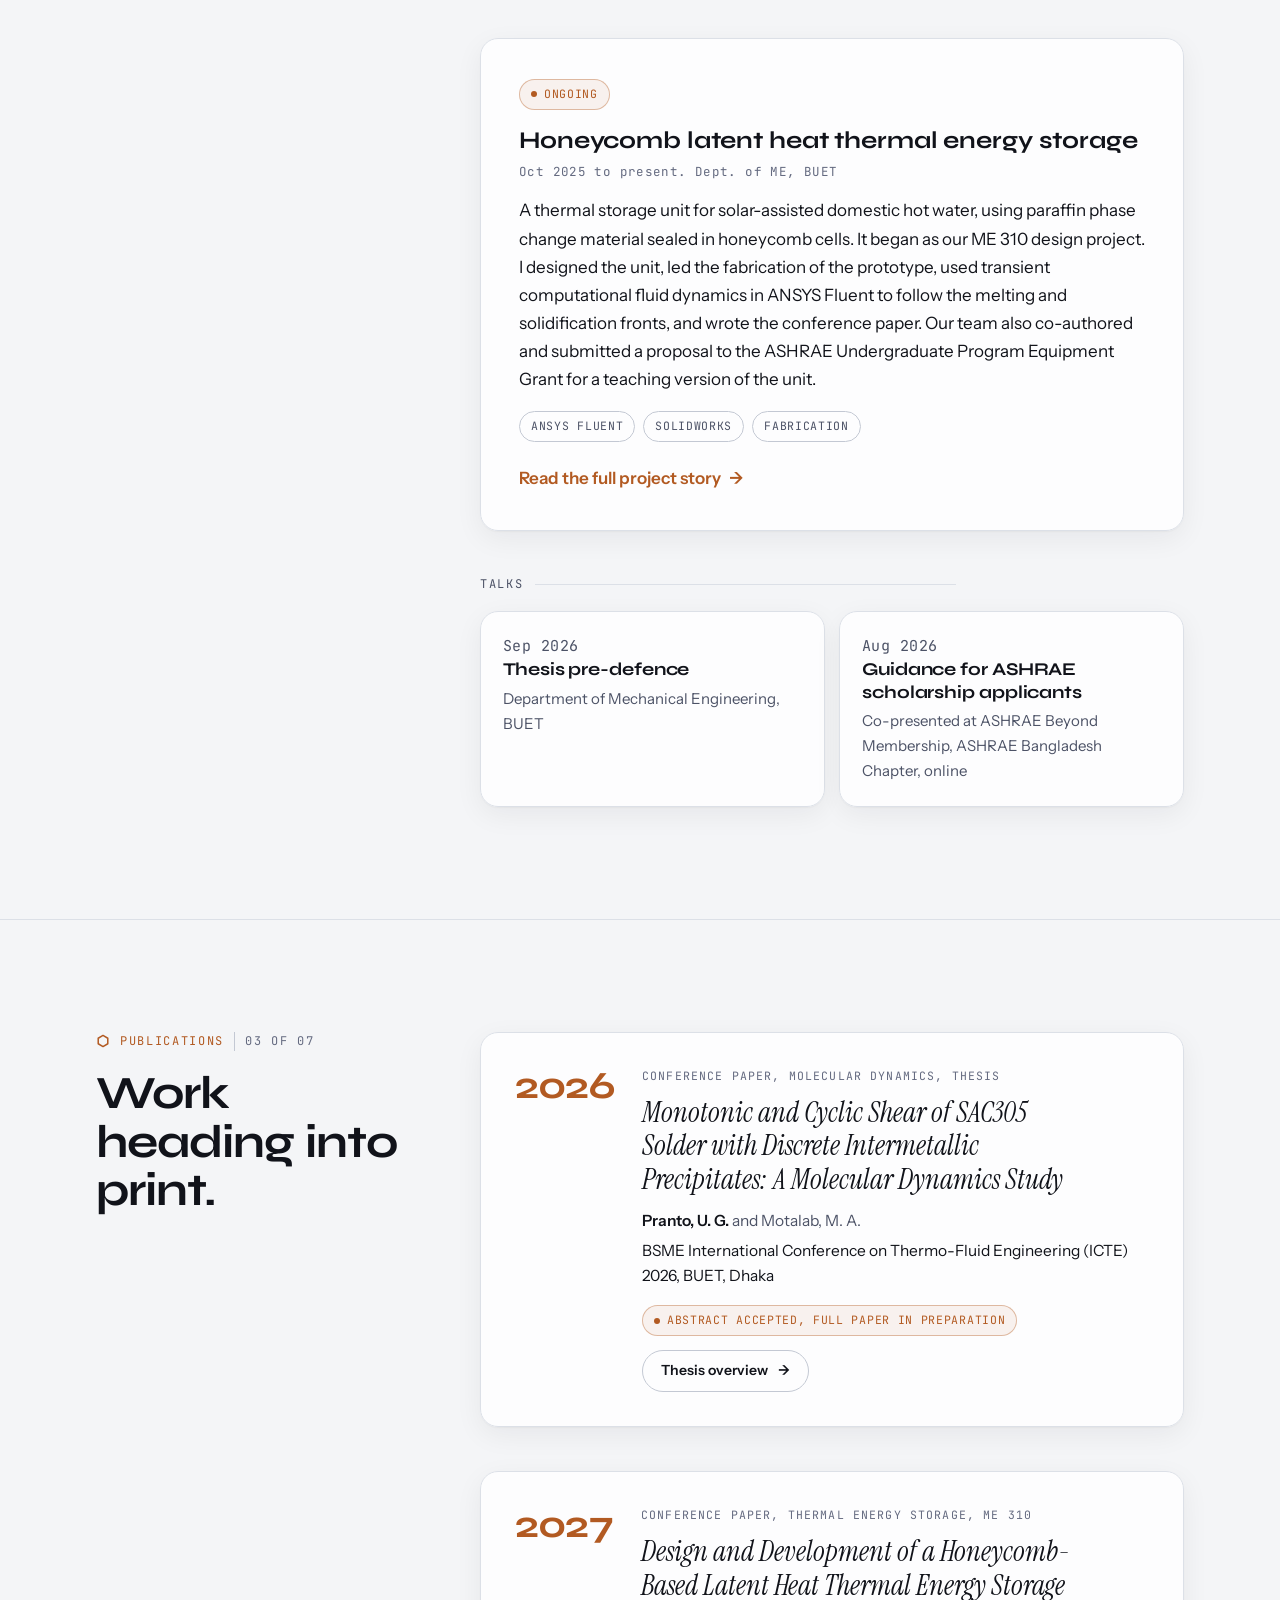
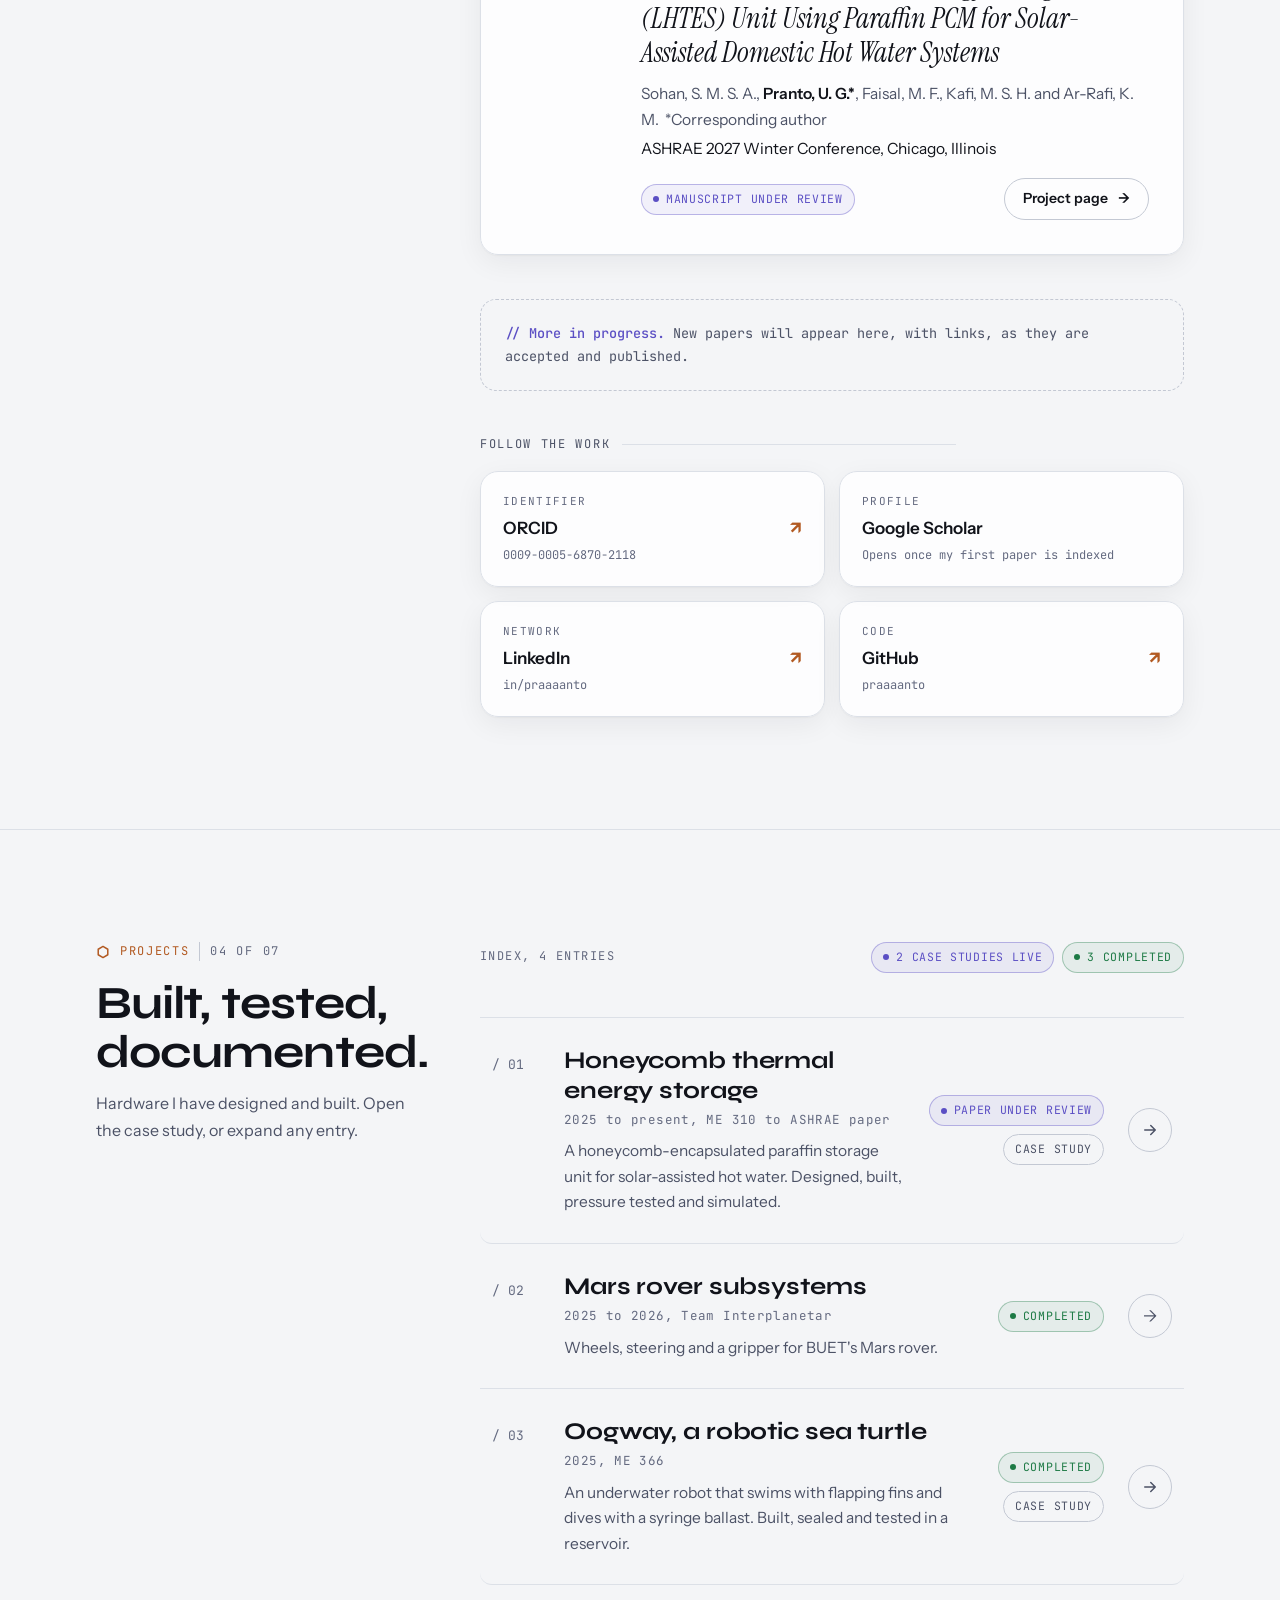
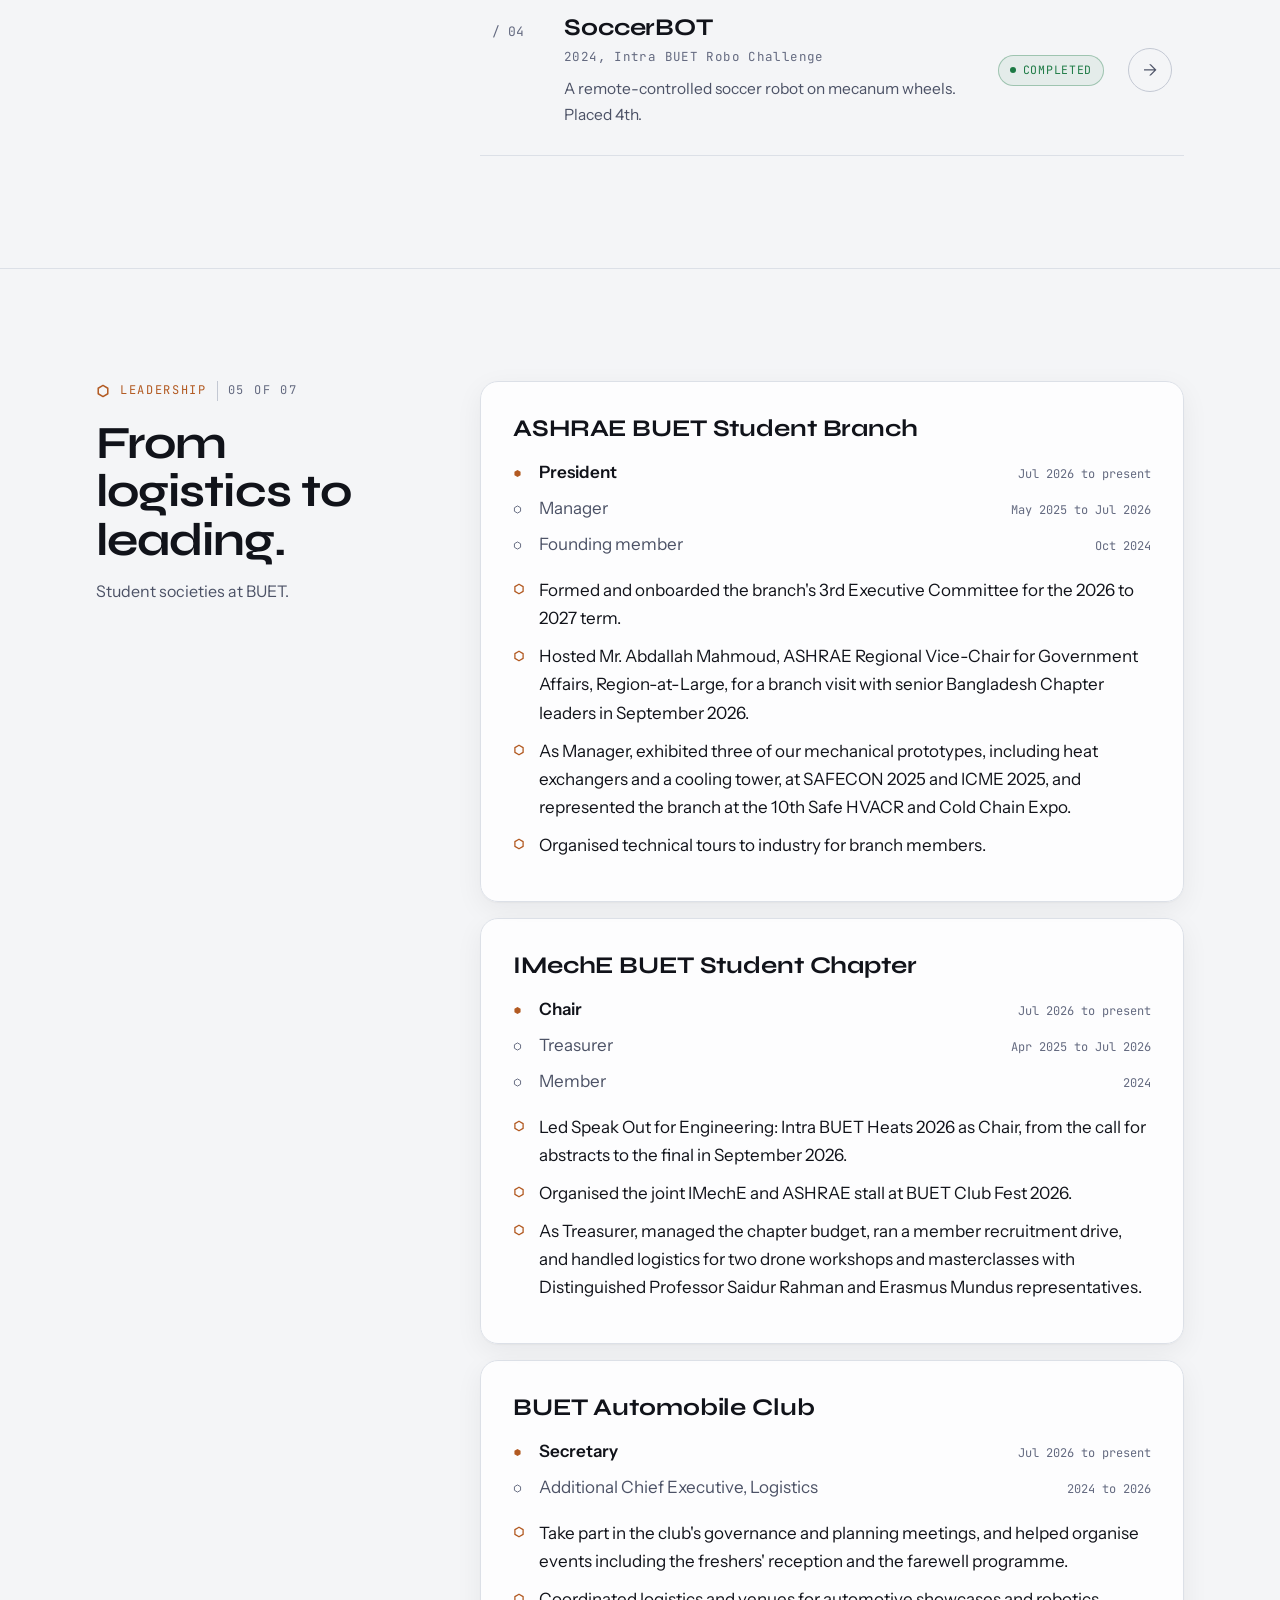
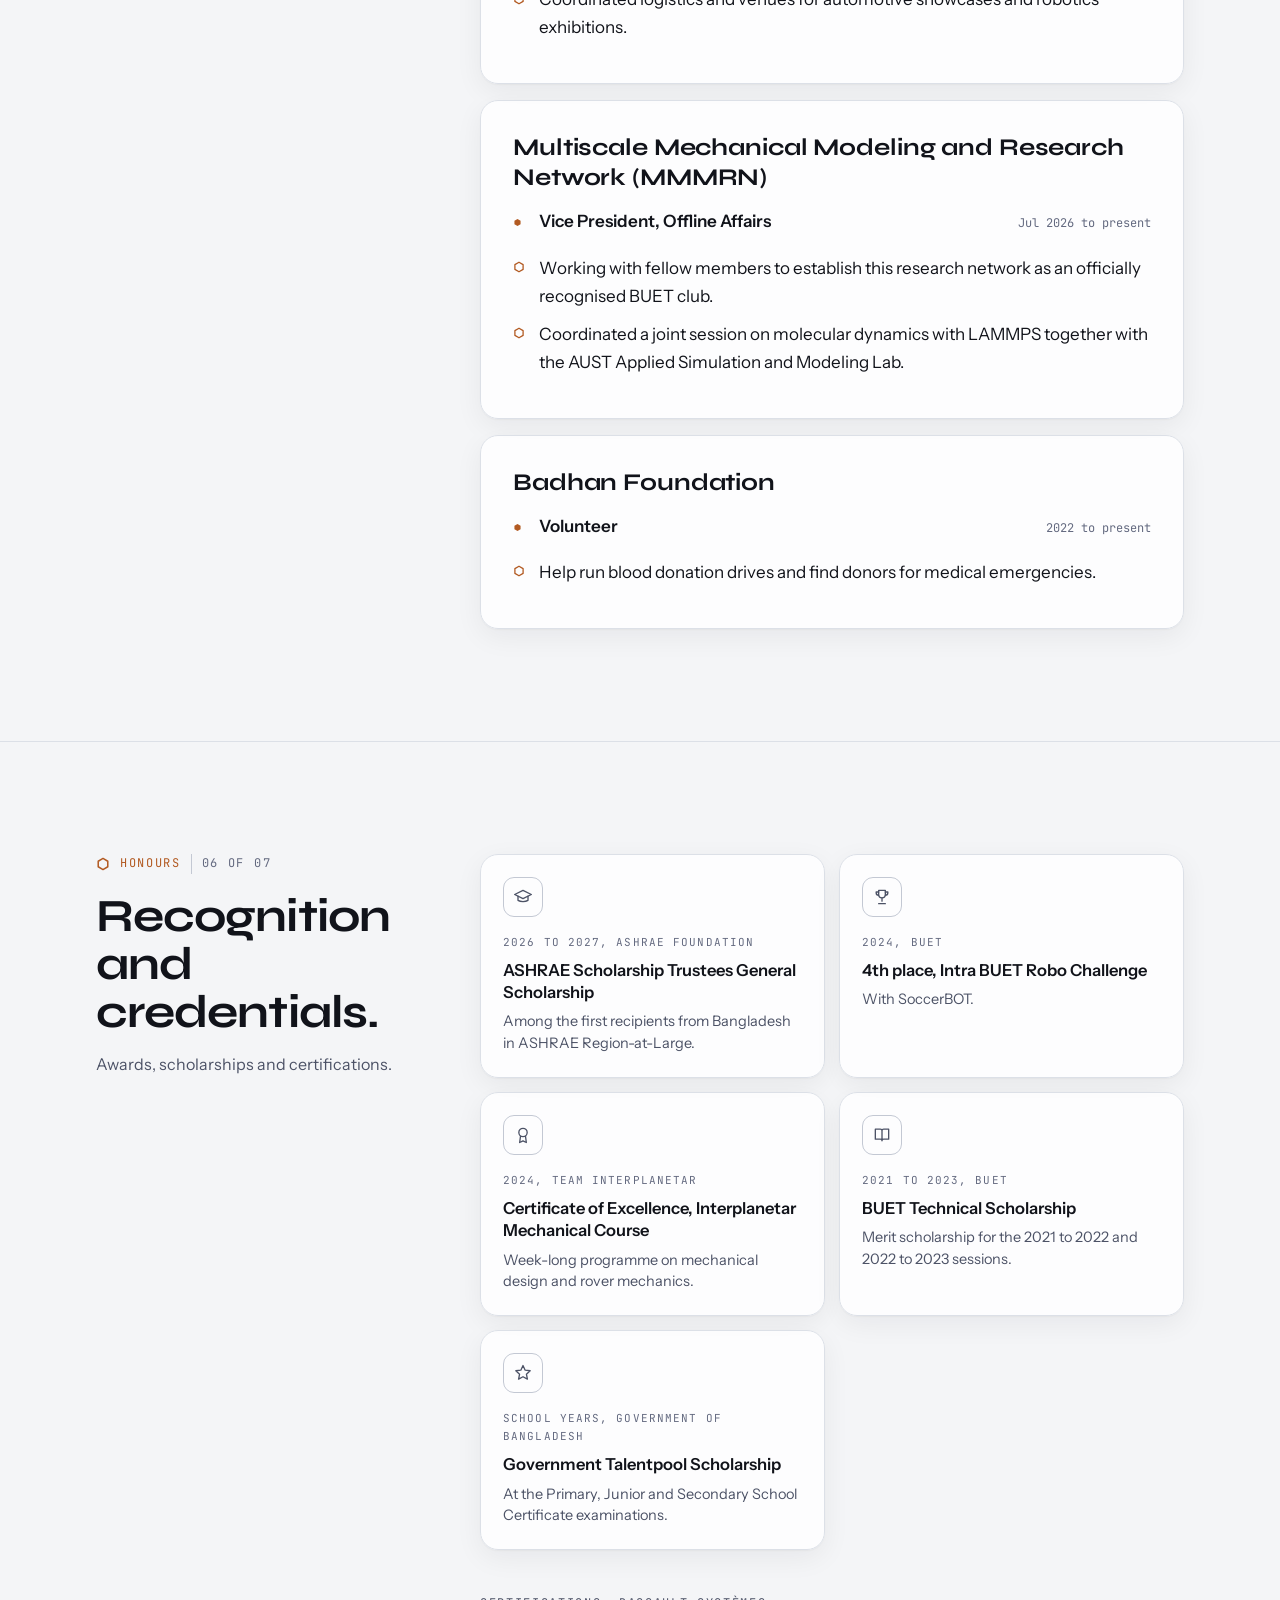
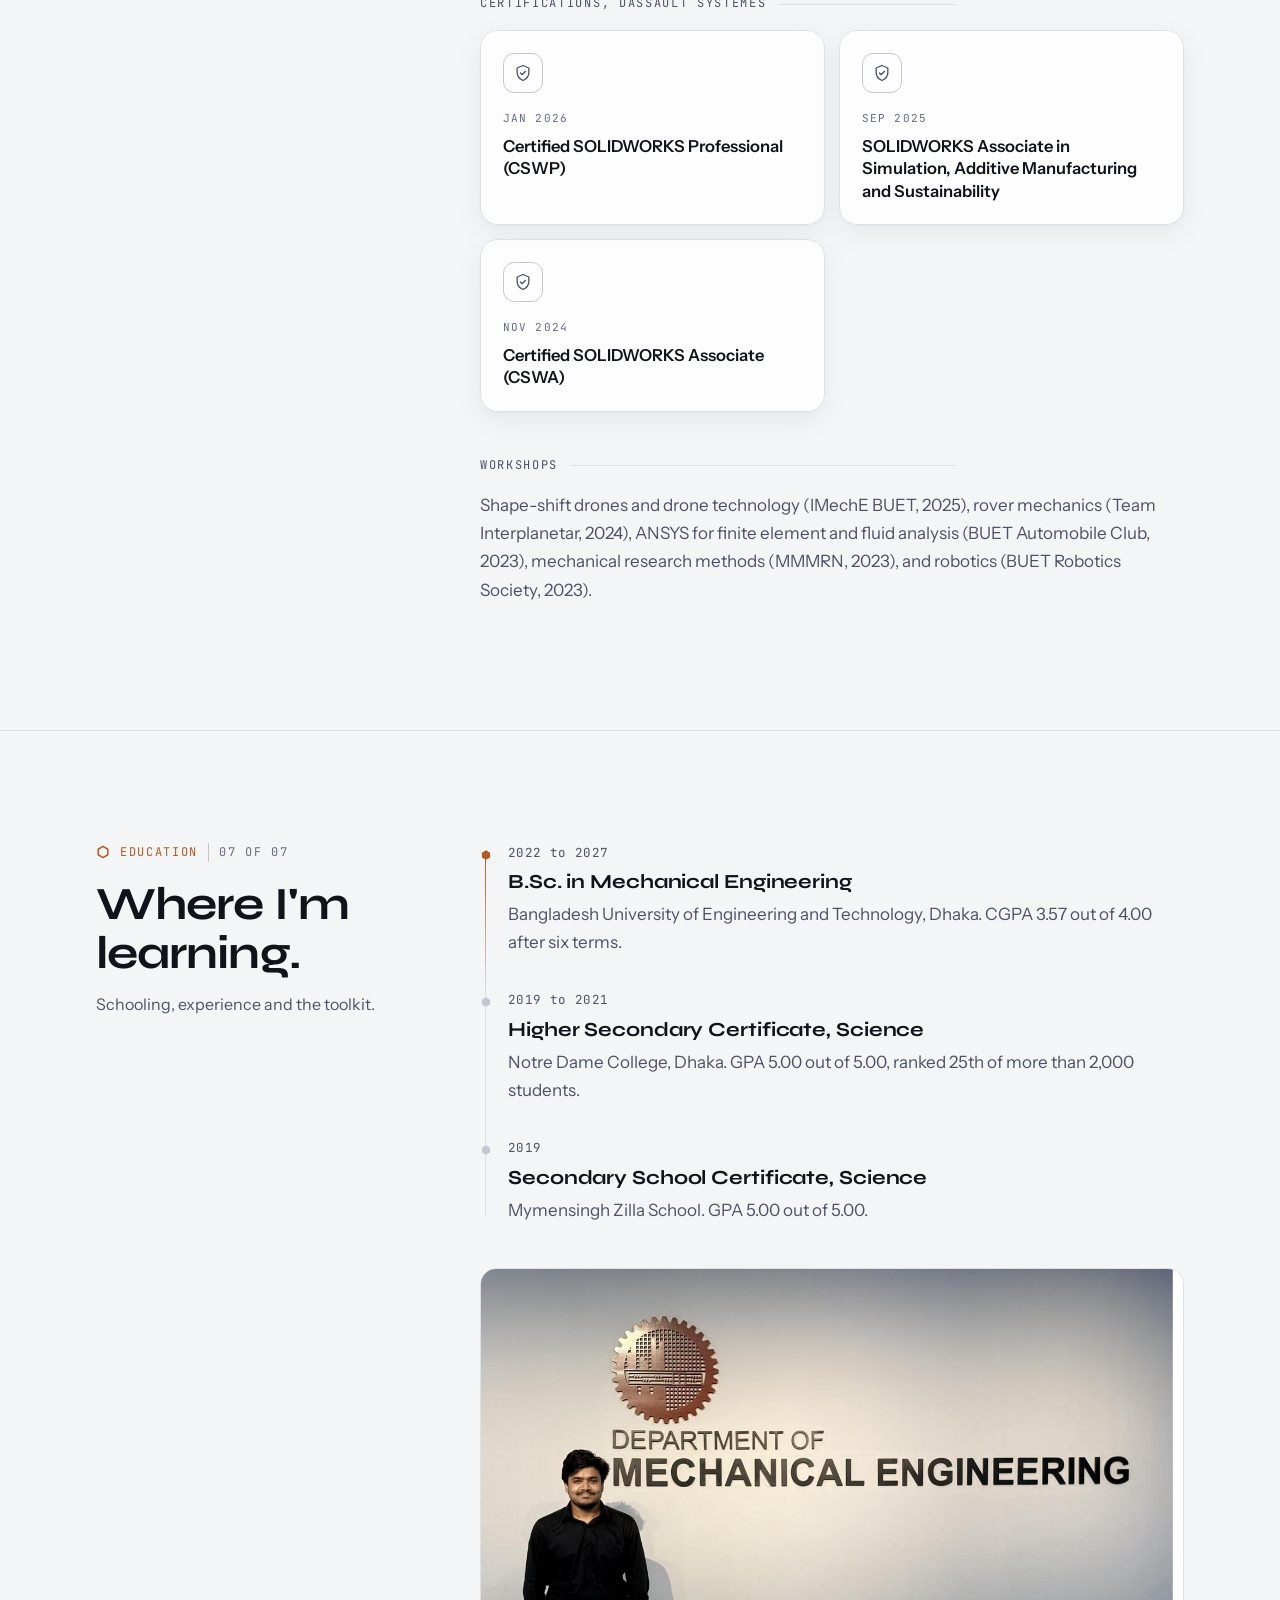
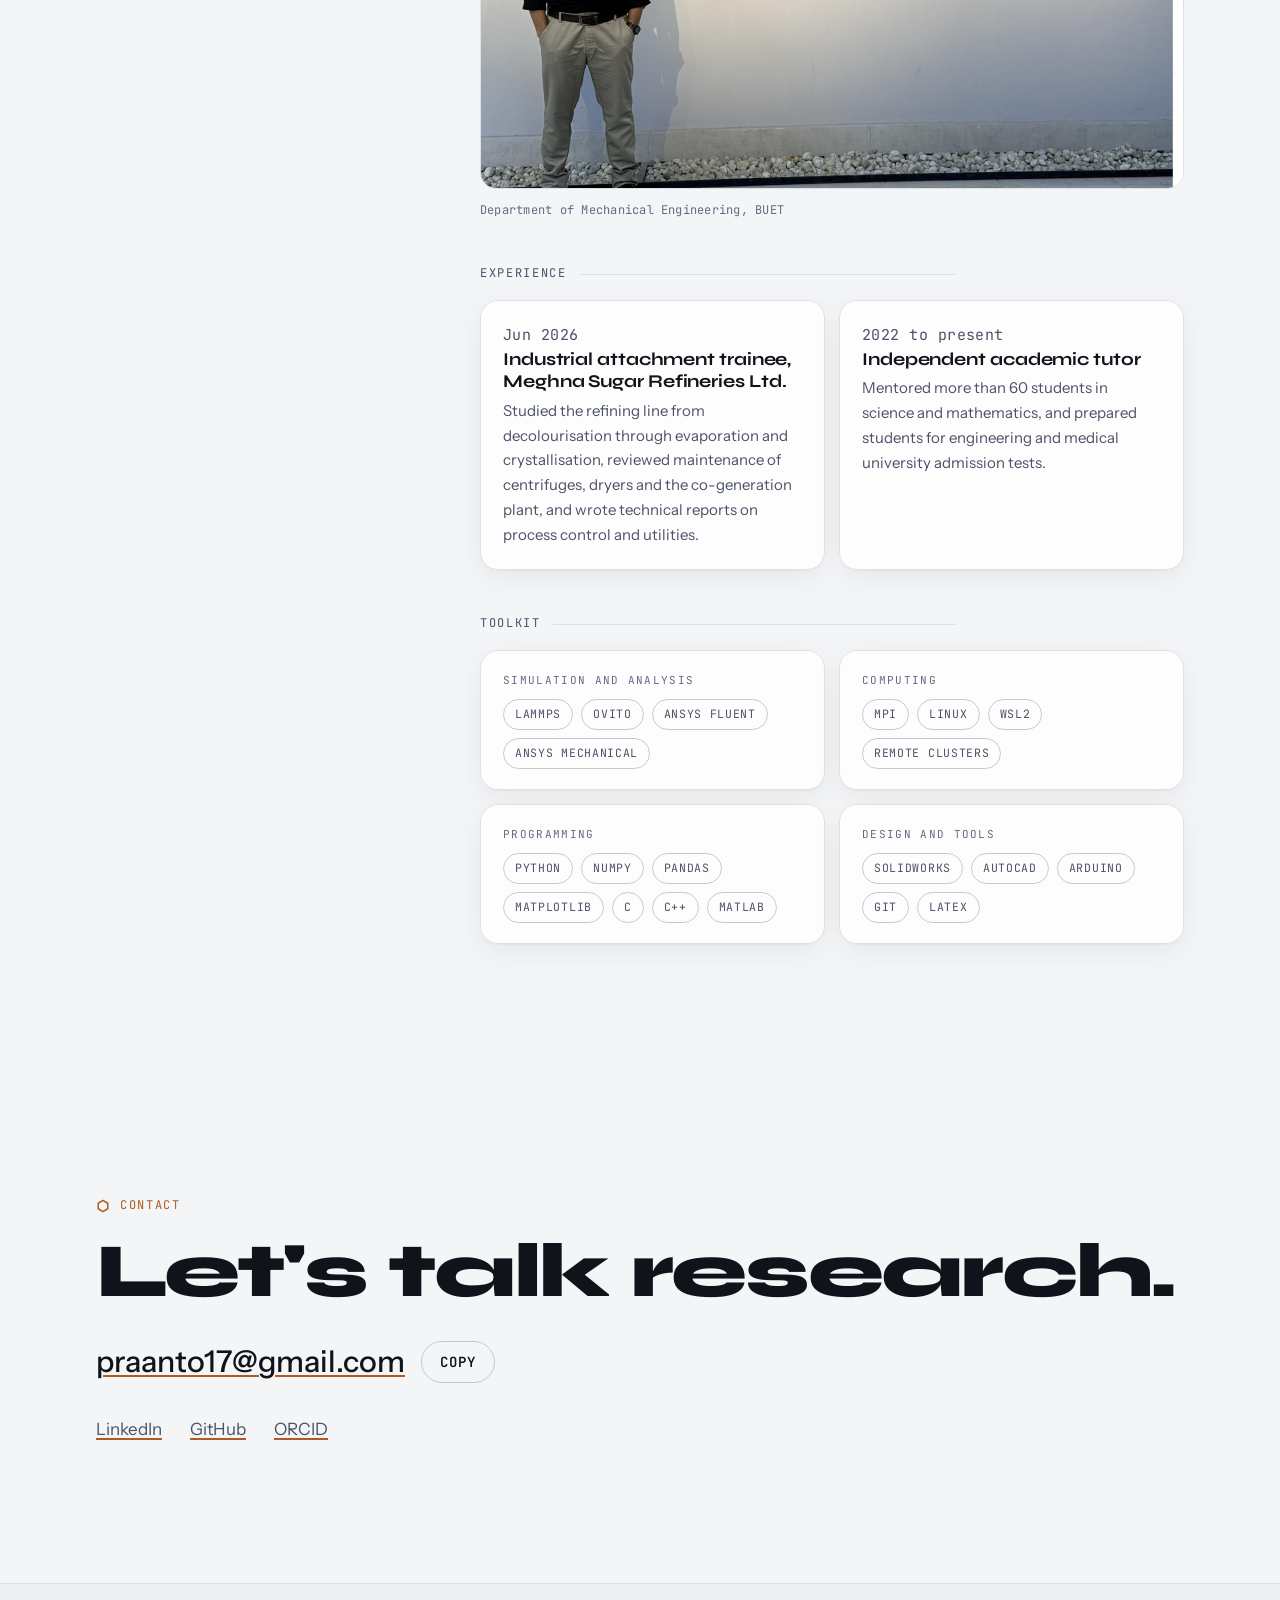
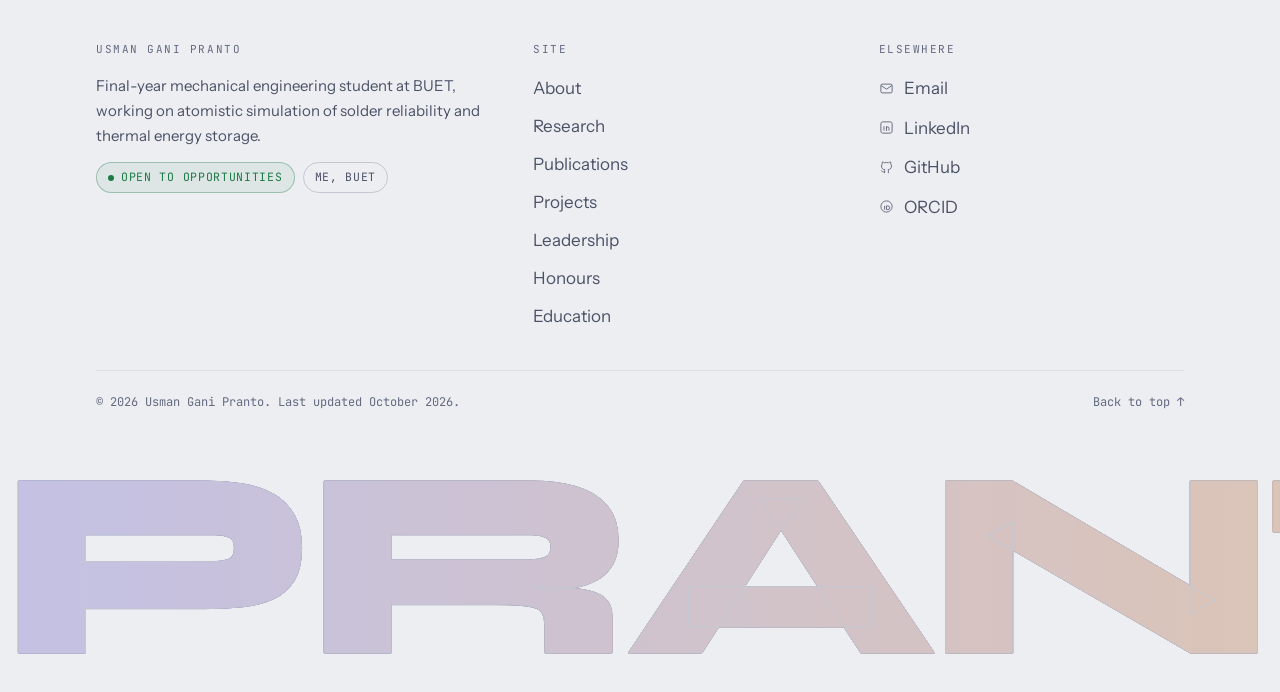
==== commit ff3dcde3: "thesis in" ====
--- a/index.html
+++ b/index.html
@@ -162,6 +162,19 @@
   .roles time{grid-column:2}
 }
 @media (prefers-reduced-motion: reduce){ .js .hero h1 .line > span{transform:none} }
+@media (hover:none){
+  details.row summary:hover .t,details.row summary:hover .d,.row-link:hover .t,.row-link:hover .d{transform:none}
+  details.row summary:hover .go,.row-link:hover .go{transform:none;background:transparent;border-color:var(--line-2);color:var(--muted)}
+  details.row summary:hover,.row-link:hover{background:transparent}
+}
+@media (max-width:640px){
+  .hero{padding-top:28px}
+  .lede{max-width:none}
+  .switch{left:10px;top:10px;max-width:calc(100% - 20px)}
+  .legend{left:12px;bottom:10px;gap:10px;font-size:12px}
+  details.row summary,.row-link{padding:22px 4px}
+  .contact h2{font-size:clamp(36px,11vw,52px)}
+}
 </style>
 </head>
 <body>
@@ -275,11 +288,12 @@
     <div class="body">
       <article class="card feature" data-reveal>
         <span class="chip dot live">Undergraduate thesis, in progress</span>
-        <h3>Atomistic molecular dynamics of thermomechanical reliability in copper, SAC305 and copper solder joint stacks</h3>
+        <h3>Atomistic molecular dynamics of thermomechanical reliability in Cu/SAC305/Cu solder joint package stacks</h3>
         <p class="meta">Jul 2026 to present. Supervisor: Dr. Mohammad Abdul Motalab, Dept. of ME, BUET</p>
         <p>Solder joints are a frequent point of failure in electronic packages. I model the SAC305 tin, silver and copper solder alloy with its Ag<sub>3</sub>Sn and Cu<sub>6</sub>Sn<sub>5</sub> intermetallic precipitates built as discrete particles, instead of the randomly substituted atoms used in earlier models, and study how that microstructure changes the solder's response to monotonic and cyclic shear.</p>
         <p>The next stage extends the model to a full layered stack of copper, intermetallic compounds and solder, to examine how damage develops at the interfaces.</p>
         <ul class="chips" aria-label="Methods"><li class="chip">LAMMPS</li><li class="chip">2NN-MEAM</li><li class="chip">OVITO</li><li class="chip">MPI</li><li class="chip">Python</li></ul>
+        <p style="margin:22px 0 0"><a class="linkarrow" href="research/thesis.html">Explore the thesis <span class="arr" aria-hidden="true">&rarr;</span></a></p>
       </article>
 
       <figure data-reveal>
@@ -324,7 +338,7 @@
           <p class="venue">BSME International Conference on Thermo-Fluid Engineering (ICTE) 2026, BUET, Dhaka</p>
           <div class="foot">
             <span class="chip dot live">Abstract accepted, full paper in preparation</span>
-            <a class="btn sm" href="#research">Thesis overview <span class="arr" aria-hidden="true">&rarr;</span></a>
+            <a class="btn sm" href="research/thesis.html">Thesis overview <span class="arr" aria-hidden="true">&rarr;</span></a>
           </div>
         </div>
       </article>
@@ -612,90 +626,6 @@
 </footer>
 
 <script src="assets/site.js"></script>
-<script>
-/* Hero specimen: atoms settle from random substitution into discrete precipitates */
-(function () {
-  var SITE = window.SITE, reduce = SITE.reduce, pointer = SITE.pointer;
-  var canvas = document.getElementById('atoms'), ctx = canvas.getContext('2d');
-  var btnR = document.getElementById('btn-random'), btnC = document.getElementById('btn-cluster'), readout = document.getElementById('readout');
-  var seed = 7;
-  function rnd() { seed = (seed * 16807) % 2147483647; return (seed - 1) / 2147483646; }
-  function inCube() { return [rnd() * 1.7 - 0.85, rnd() * 1.7 - 0.85, rnd() * 1.7 - 0.85]; }
-  function inBall(c, r) {
-    var x, y, z;
-    do { x = rnd() * 2 - 1; y = rnd() * 2 - 1; z = rnd() * 2 - 1; } while (x * x + y * y + z * z > 1);
-    var k = r * Math.cbrt(rnd()), n = Math.sqrt(x * x + y * y + z * z) || 1;
-    return [c[0] + x / n * k, c[1] + y / n * k, c[2] + z / n * k];
-  }
-  var small = innerWidth < 640, atoms = [];
-  for (var i = 0, nT = small ? 140 : 230; i < nT; i++) { var p0 = inCube(); atoms.push({ t: 0, a: p0, b: p0 }); }
-  var per = small ? 16 : 22;
-  [[-0.45, -0.35, 0.3], [0.4, -0.5, -0.35], [0.1, 0.45, 0.45]].forEach(function (c) { for (var j = 0; j < per; j++) atoms.push({ t: 1, a: inCube(), b: inBall(c, 0.2) }); });
-  [[-0.5, 0.4, -0.4], [0.5, 0.25, 0.1]].forEach(function (c) { for (var j = 0; j < per; j++) atoms.push({ t: 2, a: inCube(), b: inBall(c, 0.2) }); });
-  var corners = [], edges = [];
-  [-0.95, 0.95].forEach(function (x) { [-0.95, 0.95].forEach(function (y) { [-0.95, 0.95].forEach(function (z) { corners.push([x, y, z]); }); }); });
-  for (var a1 = 0; a1 < 8; a1++) for (var a2 = a1 + 1; a2 < 8; a2++) {
-    var diff = 0; for (var k = 0; k < 3; k++) if (corners[a1][k] !== corners[a2][k]) diff++;
-    if (diff === 1) edges.push([corners[a1], corners[a2]]);
-  }
-  var colors, edgeStyle, tinAlpha;
-  function setColors() { var t = SITE.tokens(); colors = [t.tin, t.silver, t.copper]; edgeStyle = 'rgba(' + t.line + ',' + (t.dark ? 0.5 : 0.9) + ')'; tinAlpha = t.dark ? 0.7 : 0.85; }
-  var radii = [2.1, 4.6, 4.6], mix = reduce ? 1 : 0, target = 1, angle = 0.6, w = 0, h = 0, running = true, visible = true, tiltX = 0, tiltY = 0;
-  function resize() {
-    var dpr = Math.min(devicePixelRatio || 1, 2), r = canvas.getBoundingClientRect();
-    w = r.width; h = r.height; canvas.width = Math.round(w * dpr); canvas.height = Math.round(h * dpr);
-    ctx.setTransform(dpr, 0, 0, dpr, 0, 0); draw();
-  }
-  function project(p) {
-    var ang = angle + tiltY, ca = Math.cos(ang), sa = Math.sin(ang);
-    var x = p[0] * ca + p[2] * sa, z = -p[0] * sa + p[2] * ca, y = p[1];
-    var tl = 0.38 + tiltX, ct = Math.cos(tl), st = Math.sin(tl), y2 = y * ct - z * st, z2 = y * st + z * ct;
-    var s = 4.6 / (4.6 + z2), scale = Math.min(w, h) * 0.26;
-    return { x: w / 2 + x * scale * s, y: h / 2 + 18 + y2 * scale * s, z: z2, s: s };
-  }
-  function ease(t) { return t < 0.5 ? 4 * t * t * t : 1 - Math.pow(-2 * t + 2, 3) / 2; }
-  function draw() {
-    ctx.clearRect(0, 0, w, h); ctx.lineWidth = 1; ctx.strokeStyle = edgeStyle;
-    edges.forEach(function (e) { var a = project(e[0]), b = project(e[1]); ctx.beginPath(); ctx.moveTo(a.x, a.y); ctx.lineTo(b.x, b.y); ctx.stroke(); });
-    var kk = ease(mix);
-    var list = atoms.map(function (at) { var q = project([at.a[0] + (at.b[0] - at.a[0]) * kk, at.a[1] + (at.b[1] - at.a[1]) * kk, at.a[2] + (at.b[2] - at.a[2]) * kk]); q.t = at.t; return q; });
-    list.sort(function (a, b) { return b.z - a.z; });
-    list.forEach(function (q) {
-      var depth = Math.max(0.35, Math.min(1, 0.75 - q.z * 0.35));
-      ctx.beginPath(); ctx.arc(q.x, q.y, radii[q.t] * q.s, 0, Math.PI * 2);
-      ctx.fillStyle = 'rgba(' + colors[q.t] + ',' + (q.t === 0 ? depth * tinAlpha : depth) + ')'; ctx.fill();
-    });
-  }
-  var last = 0;
-  function frame(ts) {
-    if (!running) return;
-    var dt = last ? Math.min((ts - last) / 1000, 0.05) : 0; last = ts;
-    angle += dt * 0.12;
-    if (pointer.active) {
-      var r = canvas.getBoundingClientRect();
-      var nx = Math.max(-1, Math.min(1, (pointer.x - r.left) / r.width - 0.5)), ny = Math.max(-1, Math.min(1, (pointer.y - r.top) / r.height - 0.5));
-      tiltY += (nx * 0.5 - tiltY) * 0.05; tiltX += (ny * 0.25 - tiltX) * 0.05;
-    }
-    if (mix !== target) { var step = dt / 2.2; mix = target > mix ? Math.min(target, mix + step) : Math.max(target, mix - step); }
-    draw(); requestAnimationFrame(frame);
-  }
-  function setTarget(t) {
-    target = t;
-    btnR.setAttribute('aria-pressed', t === 0 ? 'true' : 'false'); btnC.setAttribute('aria-pressed', t === 1 ? 'true' : 'false');
-    readout.textContent = t === 1 ? 'Model: precipitates' : 'Model: random';
-    if (reduce) { mix = t; draw(); }
-  }
-  btnR.addEventListener('click', function () { setTarget(0); });
-  btnC.addEventListener('click', function () { setTarget(1); });
-  function start() { if (reduce) return; if (!running && visible && !document.hidden) { running = true; last = 0; requestAnimationFrame(frame); } }
-  document.addEventListener('visibilitychange', function () { document.hidden ? (running = false) : start(); });
-  document.addEventListener('themechange', function () { setColors(); draw(); });
-  if ('IntersectionObserver' in window) new IntersectionObserver(function (en) { visible = en[0].isIntersecting; visible ? start() : (running = false); }).observe(canvas);
-  addEventListener('resize', resize);
-  setColors(); resize();
-  if (reduce) { running = false; draw(); }
-  else { target = 0; requestAnimationFrame(frame); setTimeout(function () { setTarget(1); }, 900); }
-})();
-</script>
+<script src="assets/specimen.js"></script>
 </body>
 </html>
--- a/assets/site.css
+++ b/assets/site.css
@@ -61,7 +61,8 @@
 }
 
 *,*::before,*::after{box-sizing:border-box}
-html{scroll-padding-top:92px;-webkit-text-size-adjust:100%}
+html{scroll-padding-top:92px;-webkit-text-size-adjust:100%;overflow-x:clip}
+*{-webkit-tap-highlight-color:transparent}
 body{margin:0;background:var(--bg);color:var(--text);font-family:var(--body);font-size:17px;line-height:1.65;overflow-x:hidden;padding-bottom:env(safe-area-inset-bottom,0px)}
 html.theme-fade body,html.theme-fade body *{transition:background-color .5s var(--ease),color .5s var(--ease),border-color .5s var(--ease),fill .5s var(--ease),stroke .5s var(--ease)!important}
 ::view-transition-old(root),::view-transition-new(root){animation:none;mix-blend-mode:normal}
@@ -96,8 +97,8 @@
 .brand .dot{width:9px;height:9px;background:var(--copper);-webkit-mask:var(--hexfill) center/contain no-repeat;mask:var(--hexfill) center/contain no-repeat}
 .brand b{font-family:var(--display);font-weight:700;font-size:17px}
 .brand small{font-family:var(--mono);font-size:12px;color:var(--faint);letter-spacing:.06em}
-.nav{display:flex;align-items:center;gap:22px;overflow-x:auto;scrollbar-width:none;margin-left:auto;min-width:0;padding-right:2px}
-@media (max-width:1420px) and (min-width:641px){.nav{gap:16px}.nav a{font-size:14.5px}.brand small{display:none}}
+.nav{display:flex;align-items:center;gap:22px;margin-left:auto;min-width:0}
+@media (max-width:1420px){.nav{gap:16px}.nav a{font-size:14.5px}.brand small{display:none}}
 .nav::-webkit-scrollbar{display:none}
 .nav a{position:relative;font-size:15px;color:var(--muted);text-decoration:none;white-space:nowrap;padding:12px 0}
 .nav a::after{content:"";position:absolute;left:0;right:0;bottom:4px;height:1.5px;background:var(--copper);transform:scaleX(0);transform-origin:left;transition:transform .35s var(--ease)}
@@ -124,7 +125,8 @@
 .pulse{position:relative;width:8px;height:8px;border-radius:50%;background:var(--ok)}
 .pulse::after{content:"";position:absolute;inset:0;border-radius:50%;background:var(--ok);animation:pulse 2.2s ease-out infinite}
 @keyframes pulse{from{transform:scale(1);opacity:.7}to{transform:scale(3);opacity:0}}
-.chip{display:inline-flex;align-items:center;gap:7px;font-family:var(--mono);font-size:11.5px;letter-spacing:.06em;text-transform:uppercase;padding:5px 11px;border-radius:999px;border:1px solid var(--line-2);color:var(--muted);white-space:nowrap;background:transparent}
+.chip{display:inline-flex;align-items:center;gap:7px;font-family:var(--mono);font-size:11.5px;letter-spacing:.06em;text-transform:uppercase;padding:5px 11px;border-radius:999px;border:1px solid var(--line-2);color:var(--muted);white-space:nowrap;background:transparent;max-width:100%}
+@media (max-width:640px){.chip{white-space:normal;line-height:1.35;border-radius:12px}}
 .chip.dot::before{content:"";width:6px;height:6px;border-radius:50%;background:currentColor}
 .chip.done{color:var(--ok);border-color:color-mix(in srgb,var(--ok) 35%,transparent);background:color-mix(in srgb,var(--ok) 7%,transparent)}
 .chip.live{color:var(--copper);border-color:color-mix(in srgb,var(--copper) 38%,transparent);background:color-mix(in srgb,var(--copper) 7%,transparent)}
@@ -223,3 +225,32 @@
   .w > span{transform:none}
   .glow{display:none}
 }
+
+/* Mobile menu (built by site.js) */
+.menu-btn{display:none;flex:none;align-items:center;gap:8px;height:40px;padding:0 14px;border-radius:999px;border:1px solid var(--line-2);background:var(--panel);color:var(--text);font:500 13px var(--mono);letter-spacing:.08em;text-transform:uppercase;cursor:pointer}
+.menu-btn i{position:relative;width:16px;height:10px}
+.menu-btn i::before,.menu-btn i::after{content:"";position:absolute;left:0;right:0;height:1.5px;background:currentColor;transition:transform .35s var(--ease),top .35s var(--ease)}
+.menu-btn i::before{top:1px}.menu-btn i::after{top:8px}
+.menu-btn[aria-expanded="true"] i::before{top:4.5px;transform:rotate(45deg)}
+.menu-btn[aria-expanded="true"] i::after{top:4.5px;transform:rotate(-45deg)}
+.menu-sheet{position:fixed;inset:0;z-index:90;background:color-mix(in srgb,var(--bg) 94%,transparent);backdrop-filter:blur(16px);-webkit-backdrop-filter:blur(16px);padding:calc(84px + env(safe-area-inset-top,0px)) var(--gutter) calc(32px + env(safe-area-inset-bottom,0px));display:flex;flex-direction:column;overflow-y:auto;opacity:0;visibility:hidden;transition:opacity .35s var(--ease),visibility .35s}
+.menu-sheet.open{opacity:1;visibility:visible}
+.menu-sheet nav{display:flex;flex-direction:column;border-top:1px solid var(--line)}
+.menu-sheet a{display:flex;align-items:baseline;gap:14px;padding:16px 2px;border-bottom:1px solid var(--line);font-family:var(--display);font-weight:700;font-size:28px;letter-spacing:-.01em;color:var(--text);text-decoration:none;transform:translateY(14px);opacity:0;transition:transform .5s var(--ease),opacity .5s var(--ease),color .2s}
+.menu-sheet a small{font-family:var(--mono);font-weight:400;font-size:12px;color:var(--faint);letter-spacing:.08em;min-width:24px}
+.menu-sheet.open a{transform:none;opacity:1}
+.menu-sheet a:active,.menu-sheet a.active{color:var(--copper)}
+.menu-sheet .sheet-foot{margin-top:auto;padding-top:28px;font-family:var(--mono);font-size:12px;color:var(--faint);display:flex;flex-wrap:wrap;gap:18px}
+.menu-sheet .sheet-foot a{all:unset;cursor:pointer;color:var(--muted);text-decoration:underline;text-decoration-color:var(--copper);text-underline-offset:3px}
+body.menu-open{overflow:hidden}
+@media (max-width:1100px){
+  .js .nav{display:none}
+  .js .menu-btn{display:inline-flex}
+  .js .top .wrap{flex-wrap:nowrap;height:64px;padding-top:0;padding-bottom:0;gap:10px}
+  .js .theme-toggle{margin-left:auto}
+  html{scroll-padding-top:80px}
+}
+@media (hover:none){
+  .glow{display:none}
+  .card:hover{background:var(--panel);border-color:var(--line)}
+}
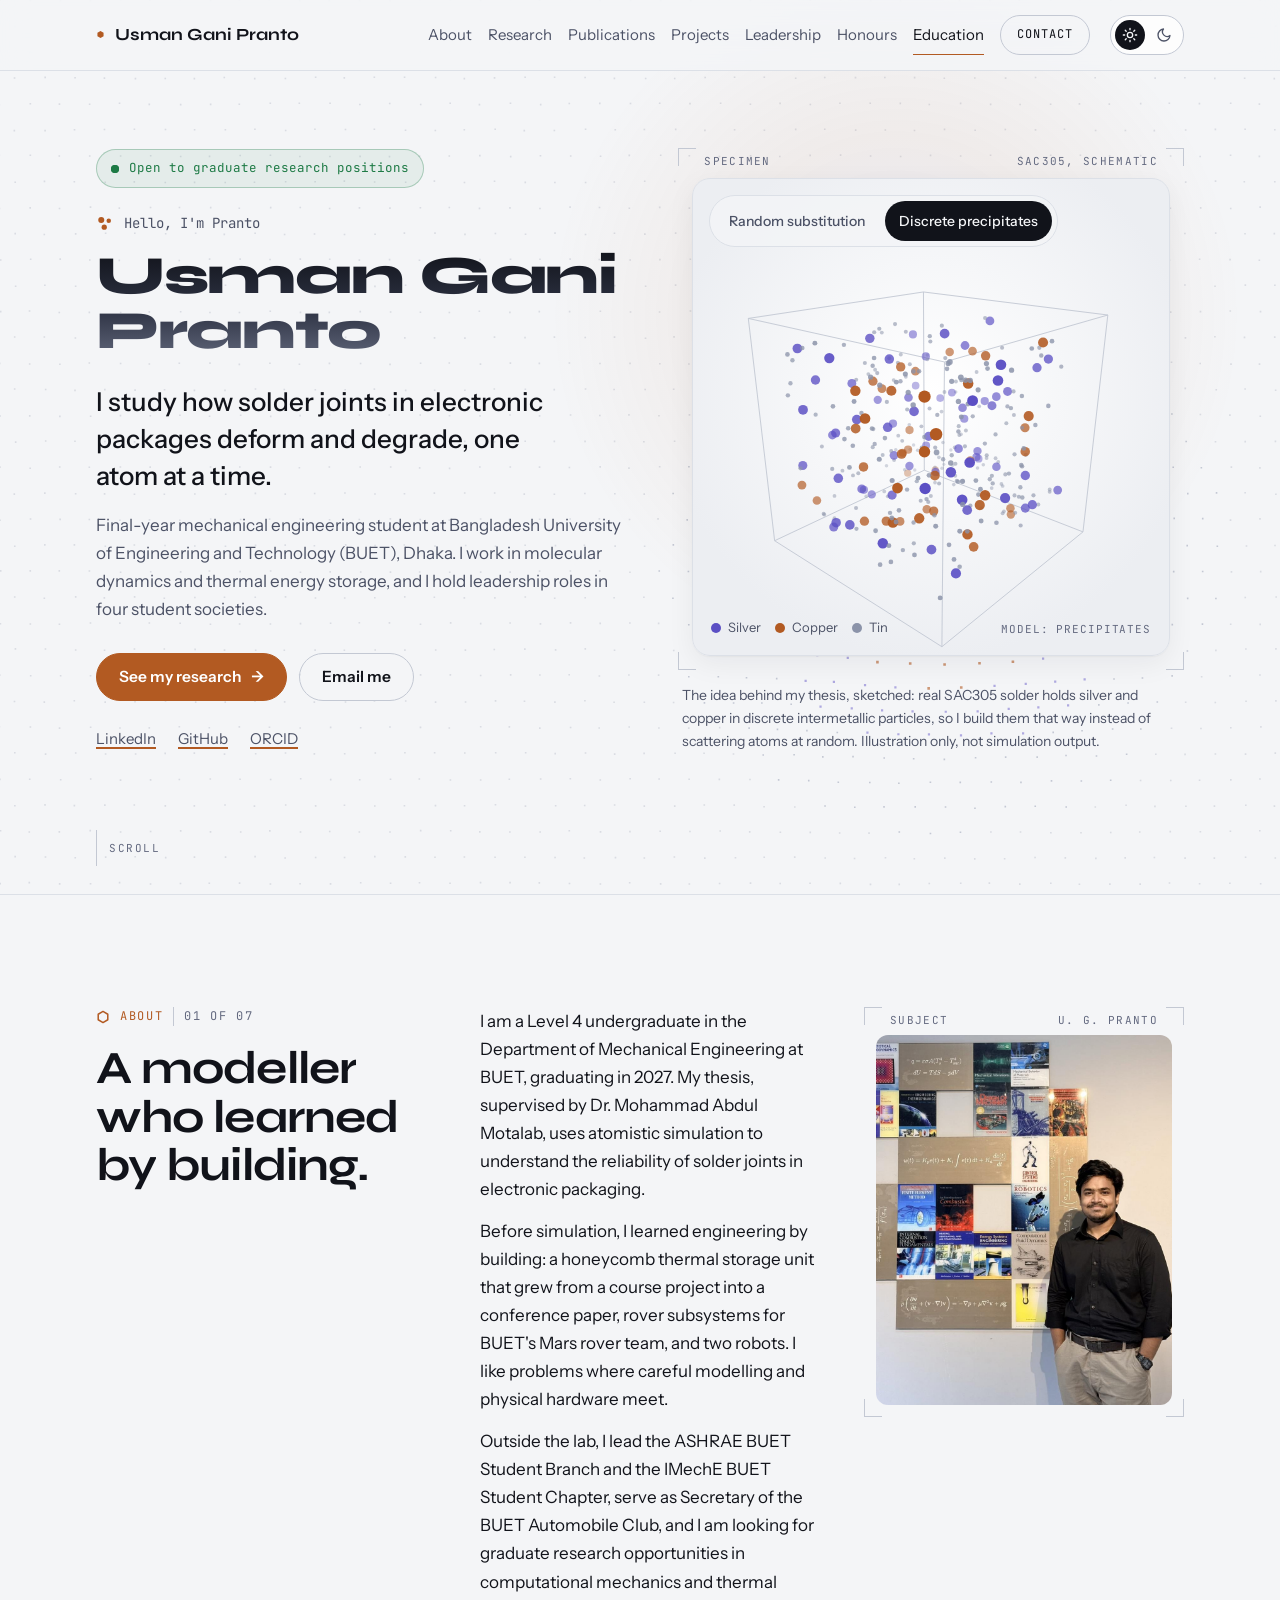
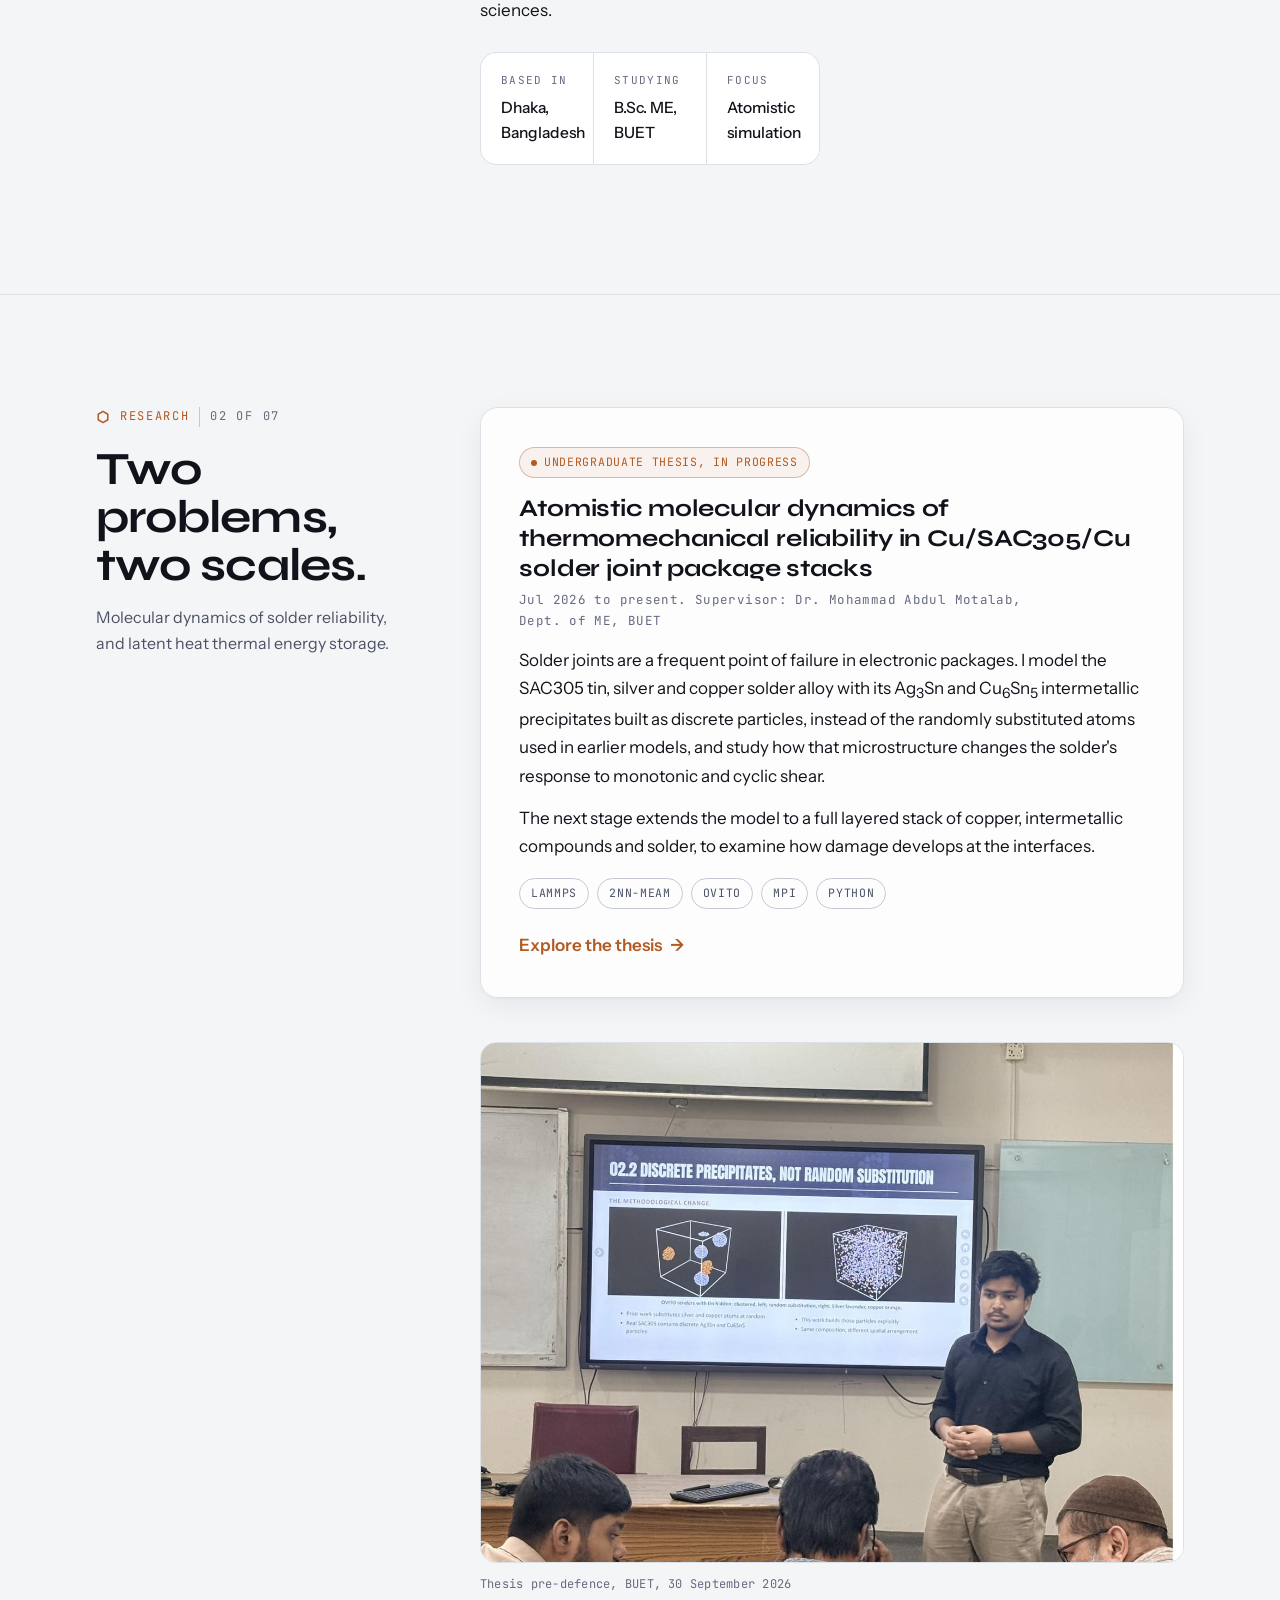
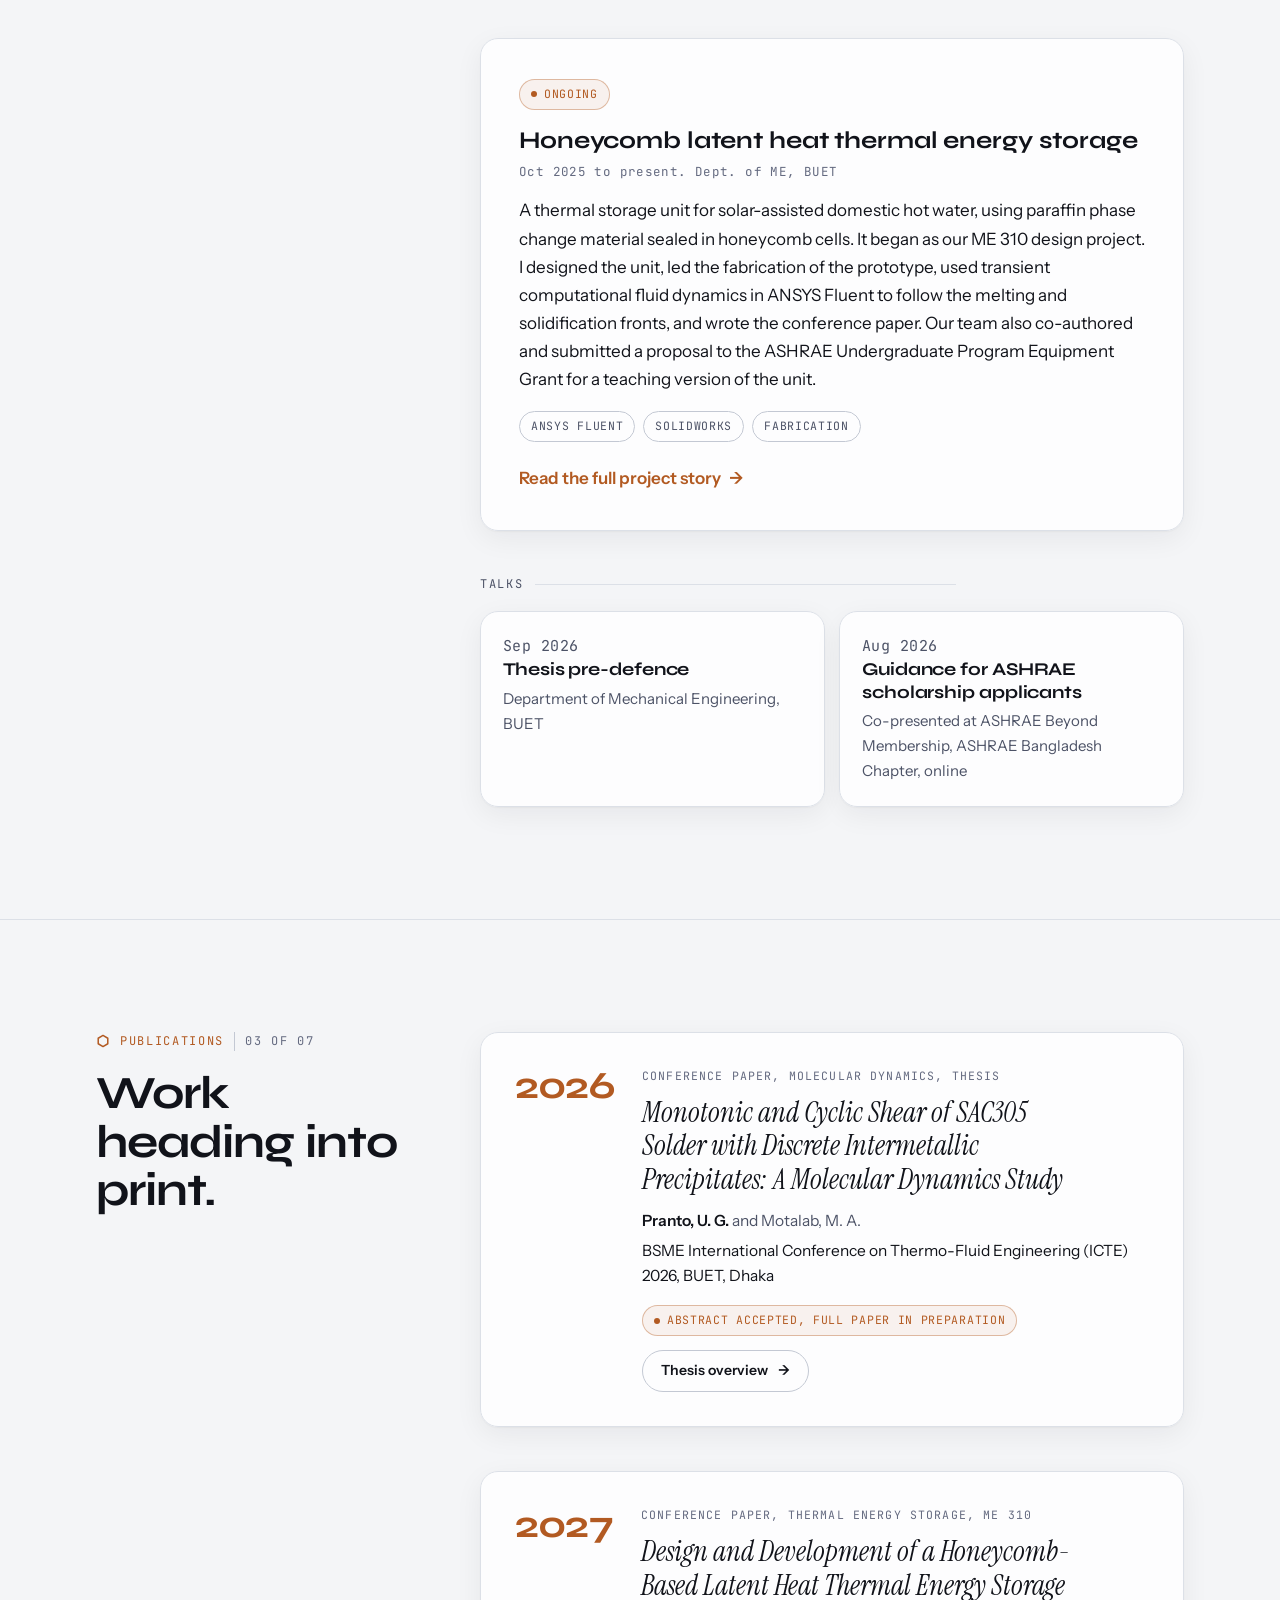
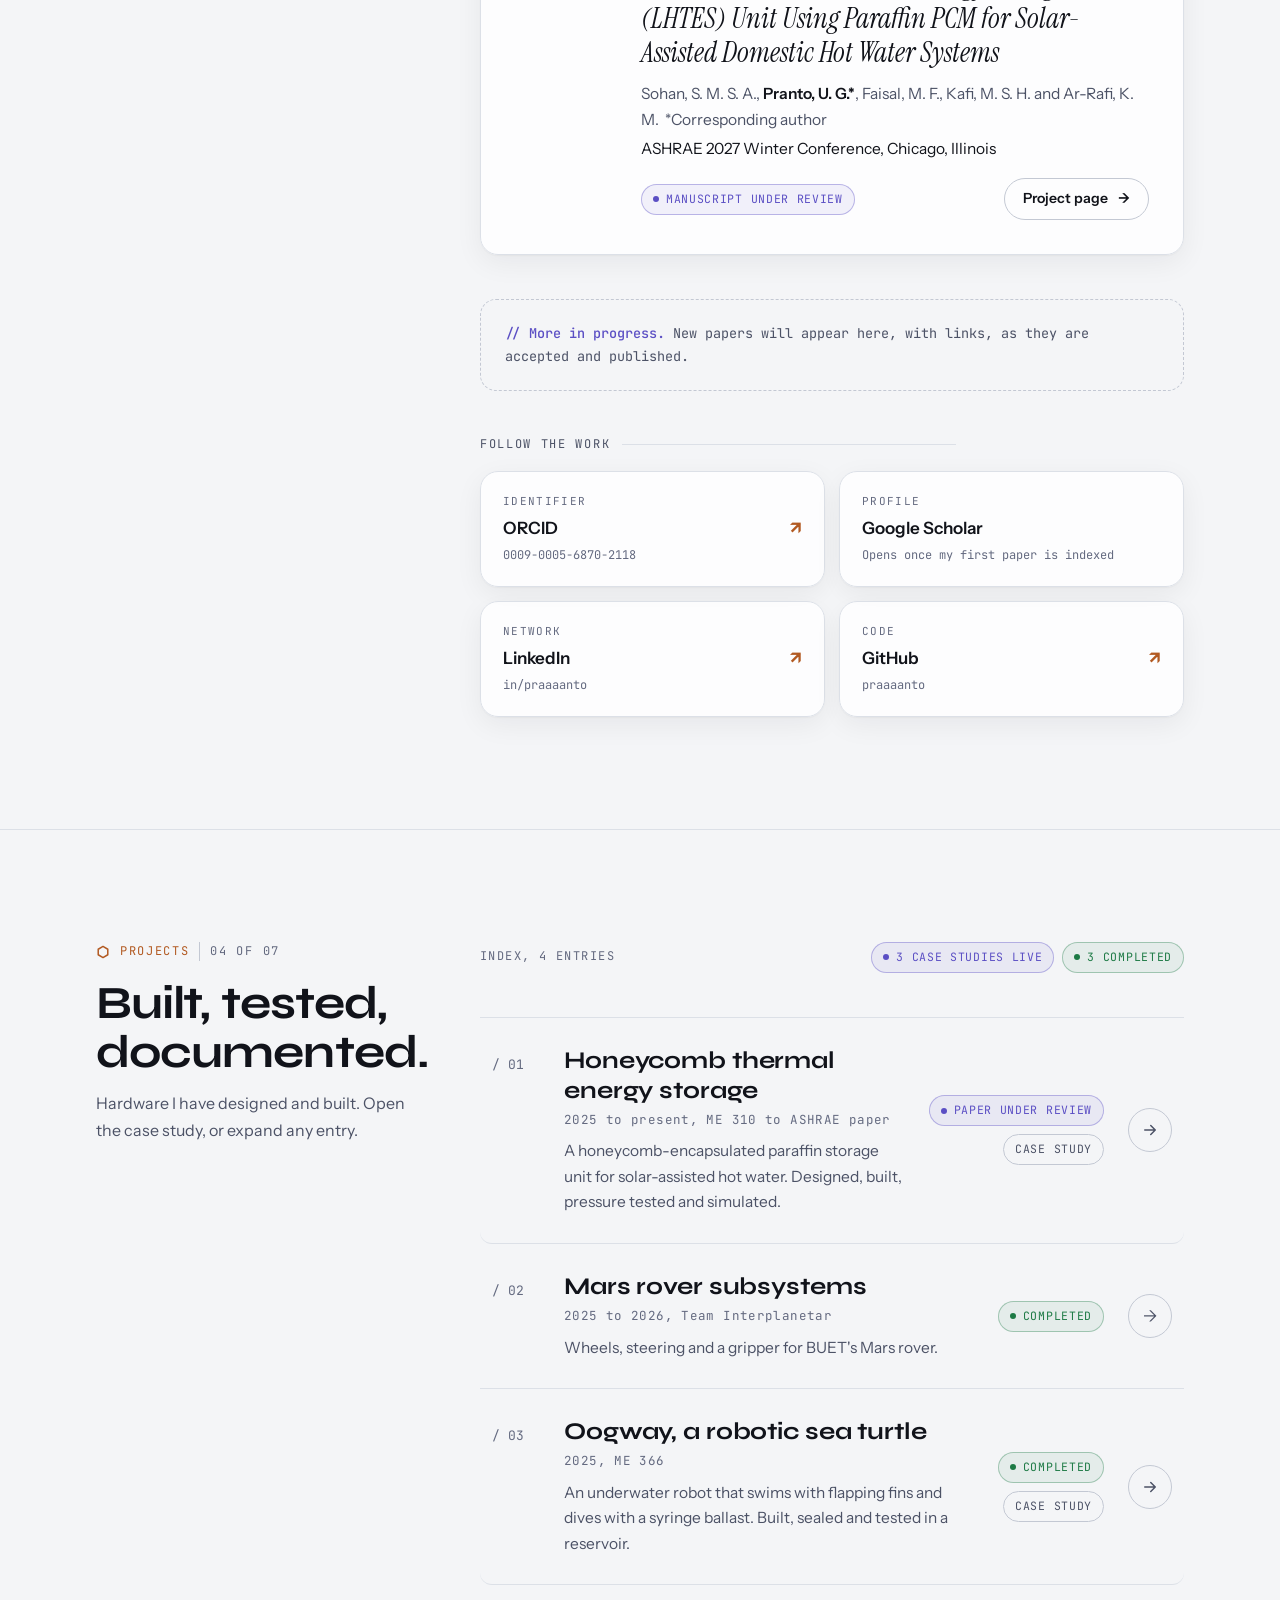
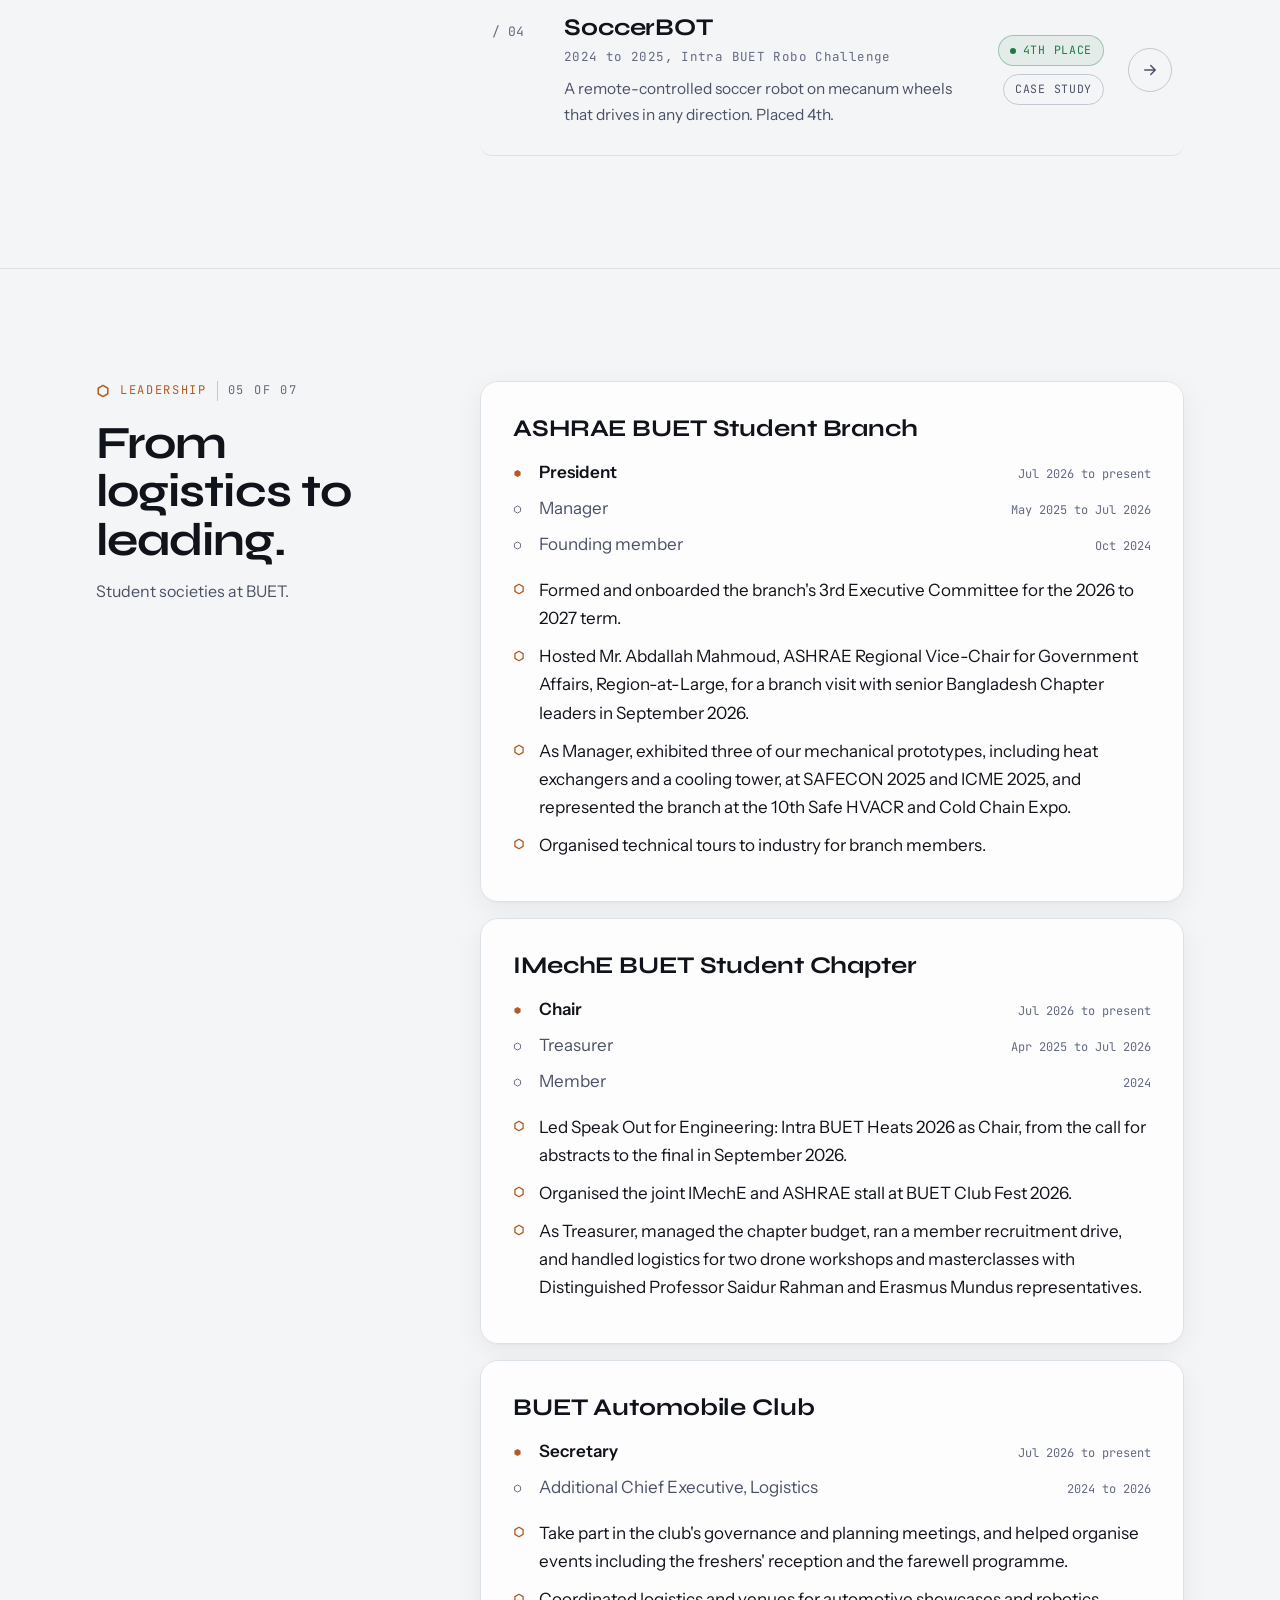
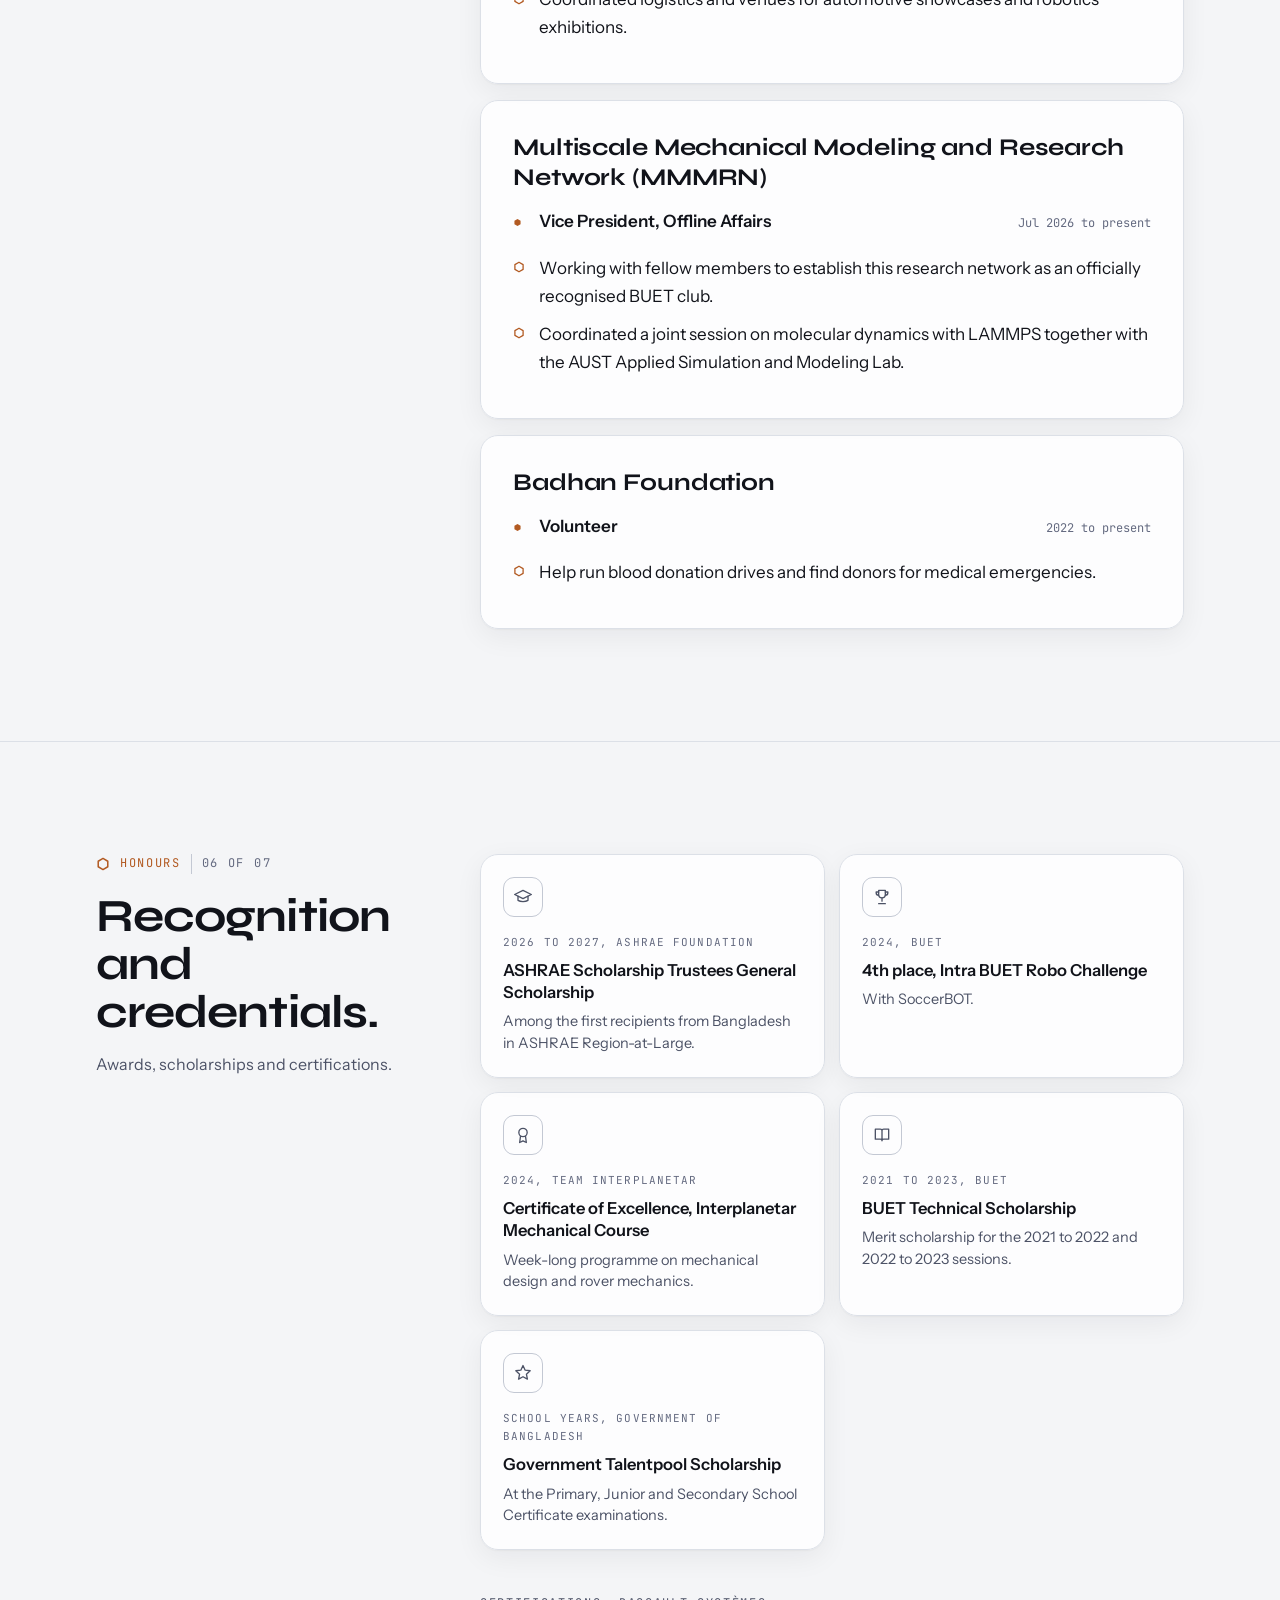
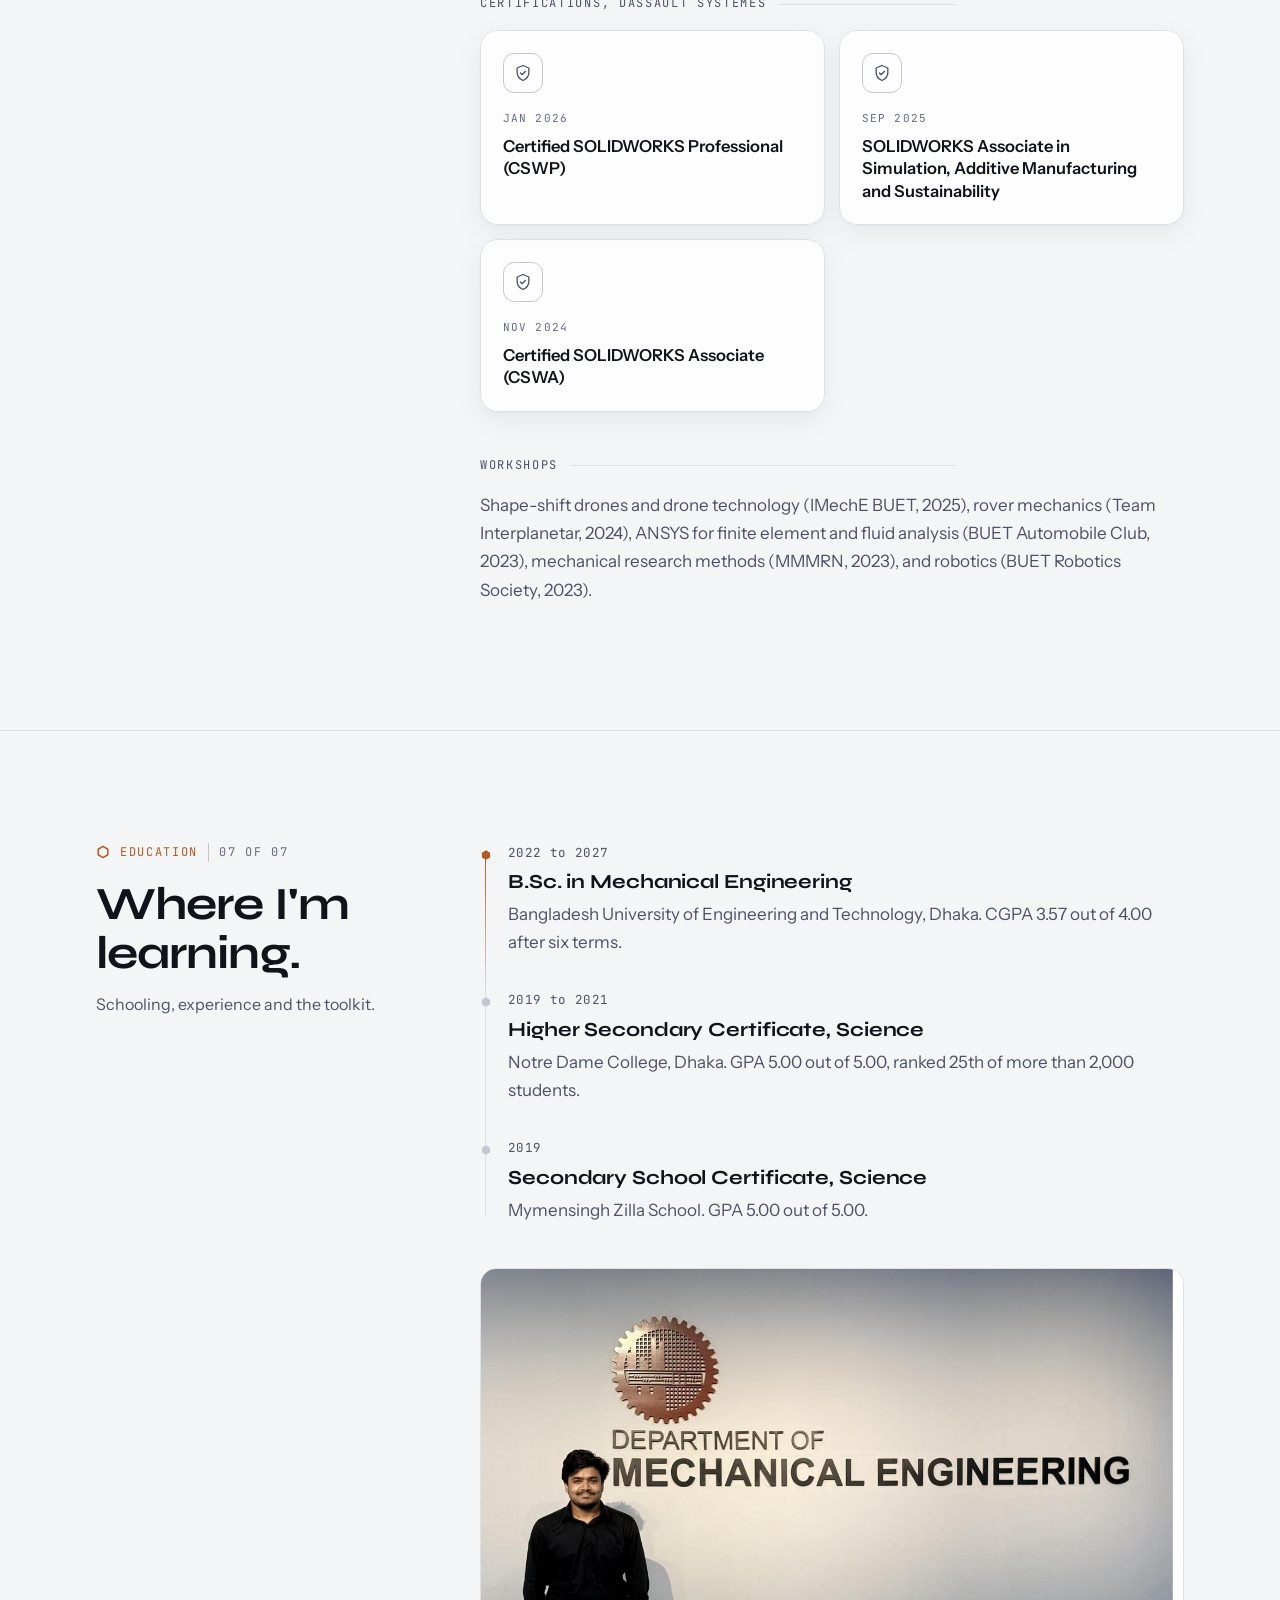
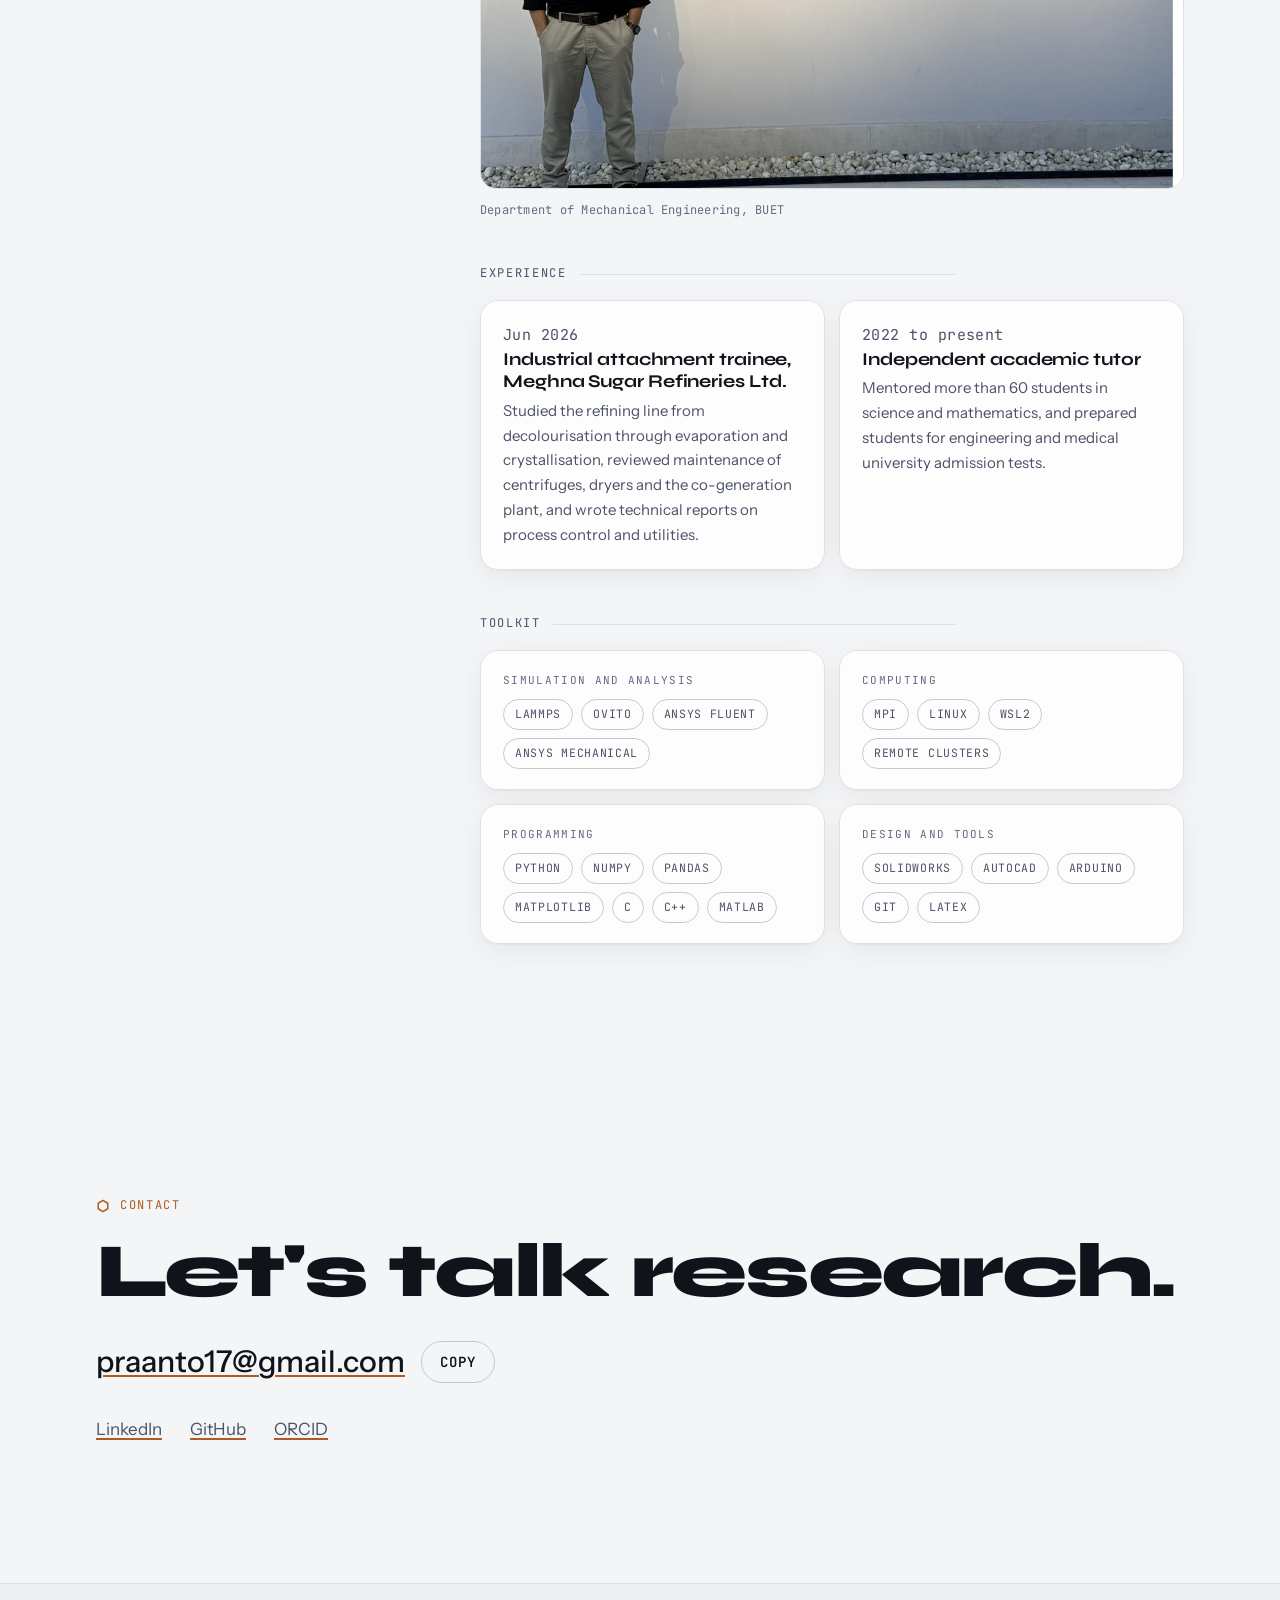
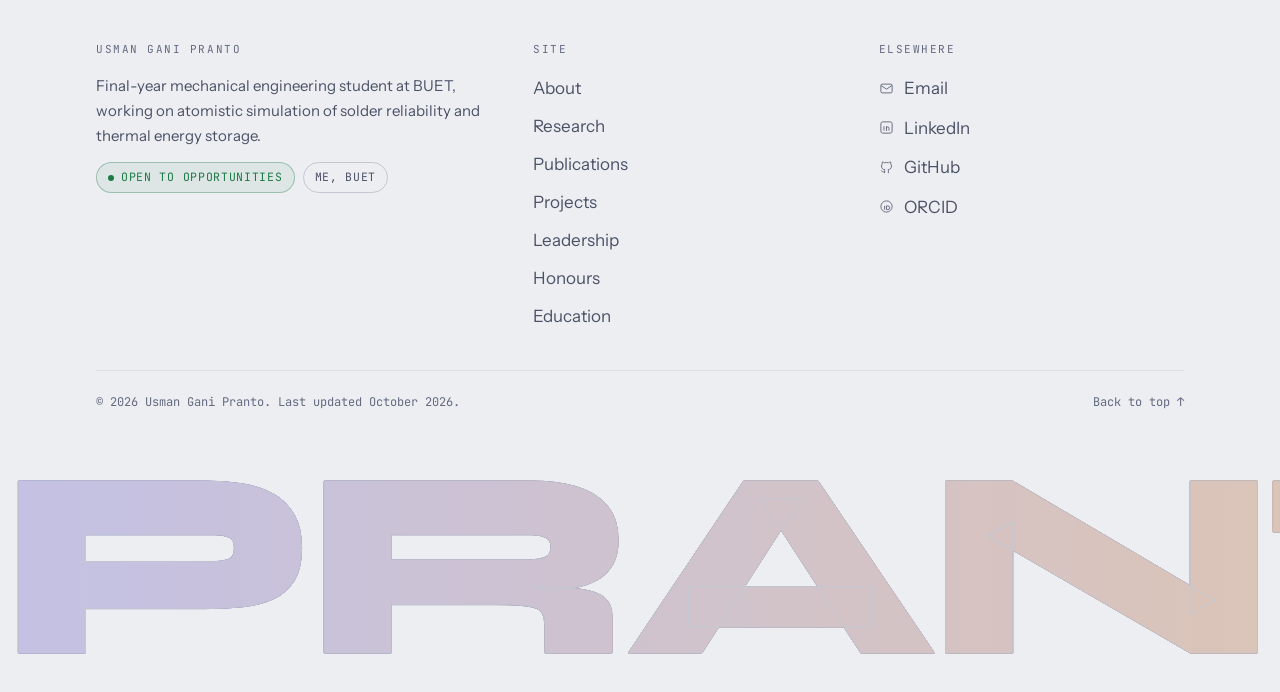
==== commit e16f5845: "soccerbot in" ====
--- a/index.html
+++ b/index.html
@@ -380,7 +380,7 @@
       <p data-reveal>Hardware I have designed and built. Open the case study, or expand any entry.</p>
     </div>
     <div class="body">
-      <div class="index-bar" data-reveal><span>Index, 4 entries</span><span class="chips"><span class="chip dot review">2 case studies live</span><span class="chip dot done">3 completed</span></span></div>
+      <div class="index-bar" data-reveal><span>Index, 4 entries</span><span class="chips"><span class="chip dot review">3 case studies live</span><span class="chip dot done">3 completed</span></span></div>
       <div class="rows-index" data-reveal>
         <a class="row row-link" href="projects/lhtes.html">
           <span class="num">/ 01</span>
@@ -409,19 +409,13 @@
           <div class="s"><span class="chip dot done">Completed</span><span class="chip">Case study</span></div>
           <span class="go" aria-hidden="true"><svg viewBox="0 0 24 24" width="18" height="18" fill="none" stroke="currentColor" stroke-width="2" stroke-linecap="round" stroke-linejoin="round"><path d="M5 12h14M13 6l6 6-6 6"/></svg></span>
         </a>
-        <details class="row">
-          <summary>
-            <span class="num">/ 04</span>
-            <div class="t"><h3>SoccerBOT</h3><p class="meta">2024, Intra BUET Robo Challenge</p></div>
-            <p class="d">A remote-controlled soccer robot on mecanum wheels. Placed 4th.</p>
-            <div class="s"><span class="chip dot done">Completed</span></div>
-            <span class="go" aria-hidden="true">&rarr;</span>
-          </summary>
-          <div class="more"><span></span><div>
-            <p>Led the chassis design and mechanical assembly and integrated the electronics. The team placed 4th in the Intra BUET Robo Challenge 2024.</p>
-            <ul class="chips"><li class="chip">SolidWorks</li><li class="chip">AutoCAD</li><li class="chip">PCB</li></ul>
-          </div></div>
-        </details>
+        <a class="row row-link" href="projects/soccerbot.html">
+          <span class="num">/ 04</span>
+          <div class="t"><h3>SoccerBOT</h3><p class="meta">2024 to 2025, Intra BUET Robo Challenge</p></div>
+          <p class="d">A remote-controlled soccer robot on mecanum wheels that drives in any direction. Placed 4th.</p>
+          <div class="s"><span class="chip dot done">4th place</span><span class="chip">Case study</span></div>
+          <span class="go" aria-hidden="true"><svg viewBox="0 0 24 24" width="18" height="18" fill="none" stroke="currentColor" stroke-width="2" stroke-linecap="round" stroke-linejoin="round"><path d="M5 12h14M13 6l6 6-6 6"/></svg></span>
+        </a>
       </div>
     </div>
   </div>
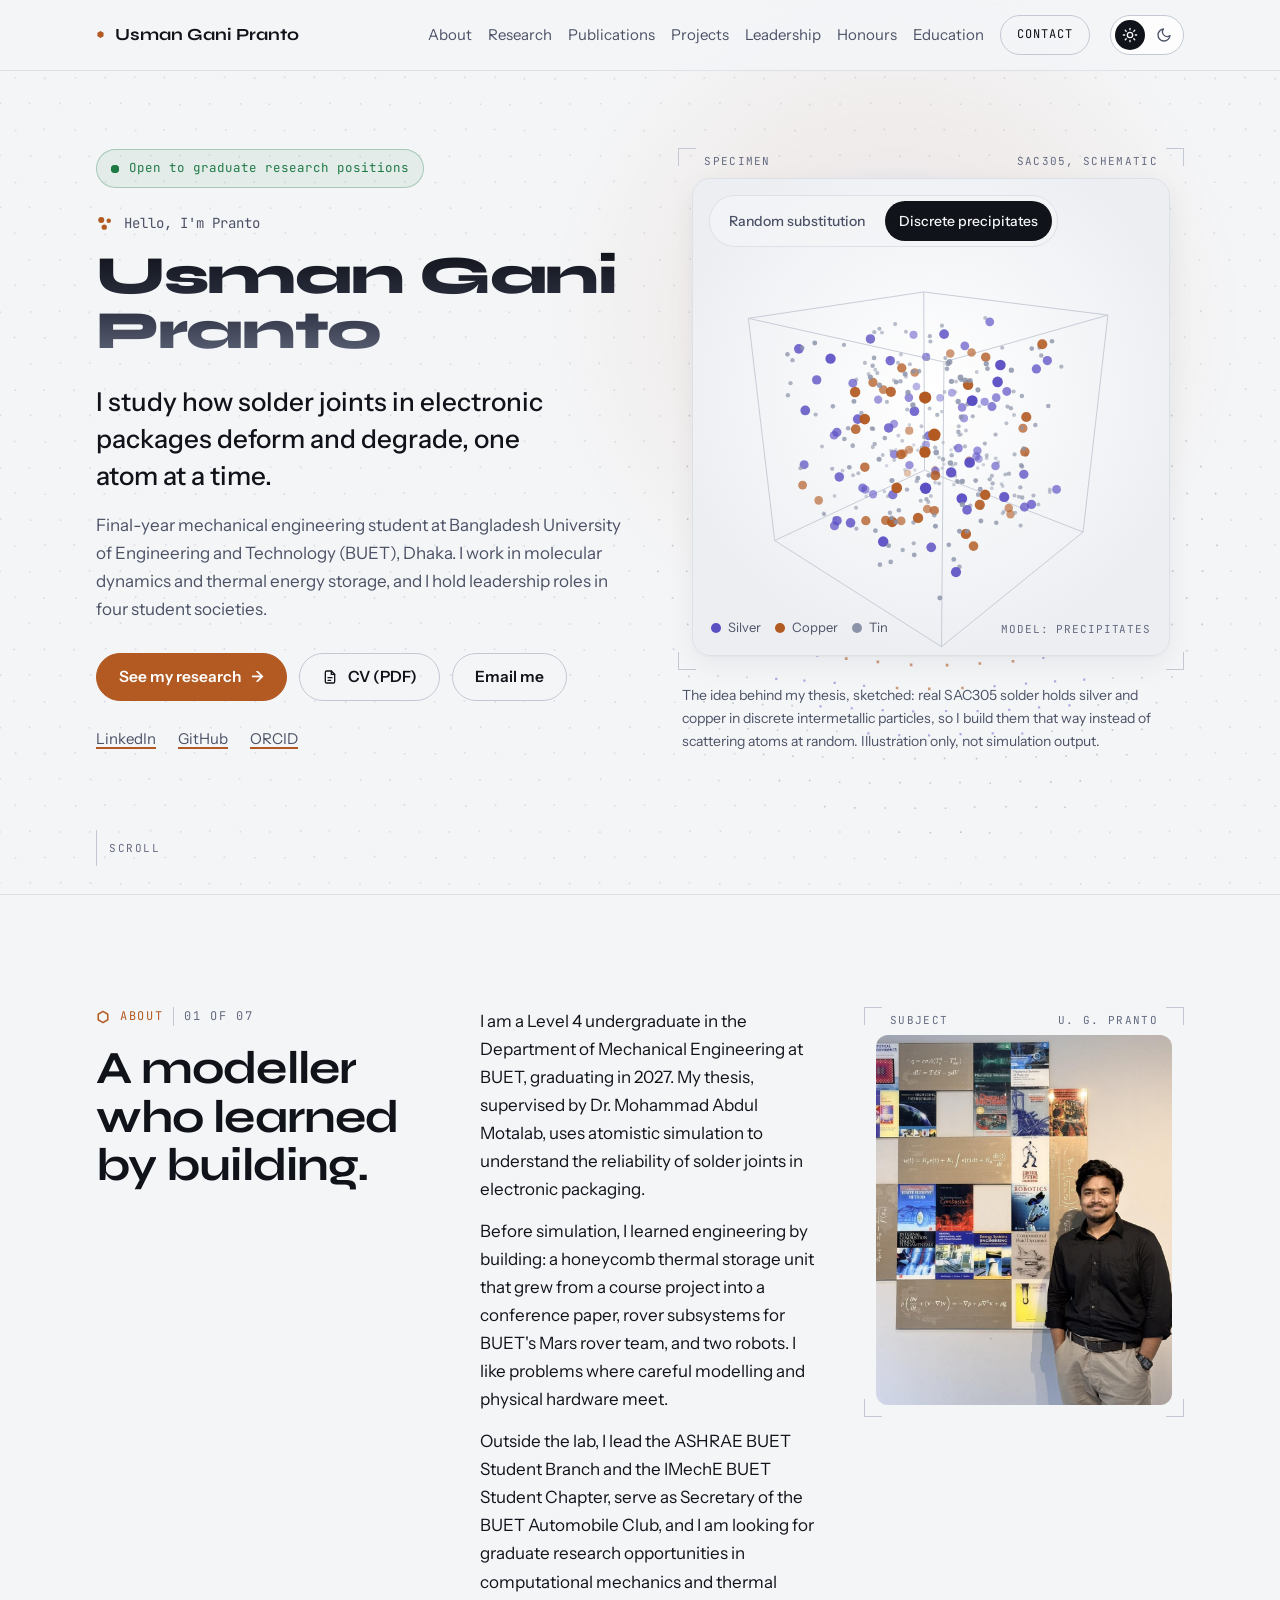
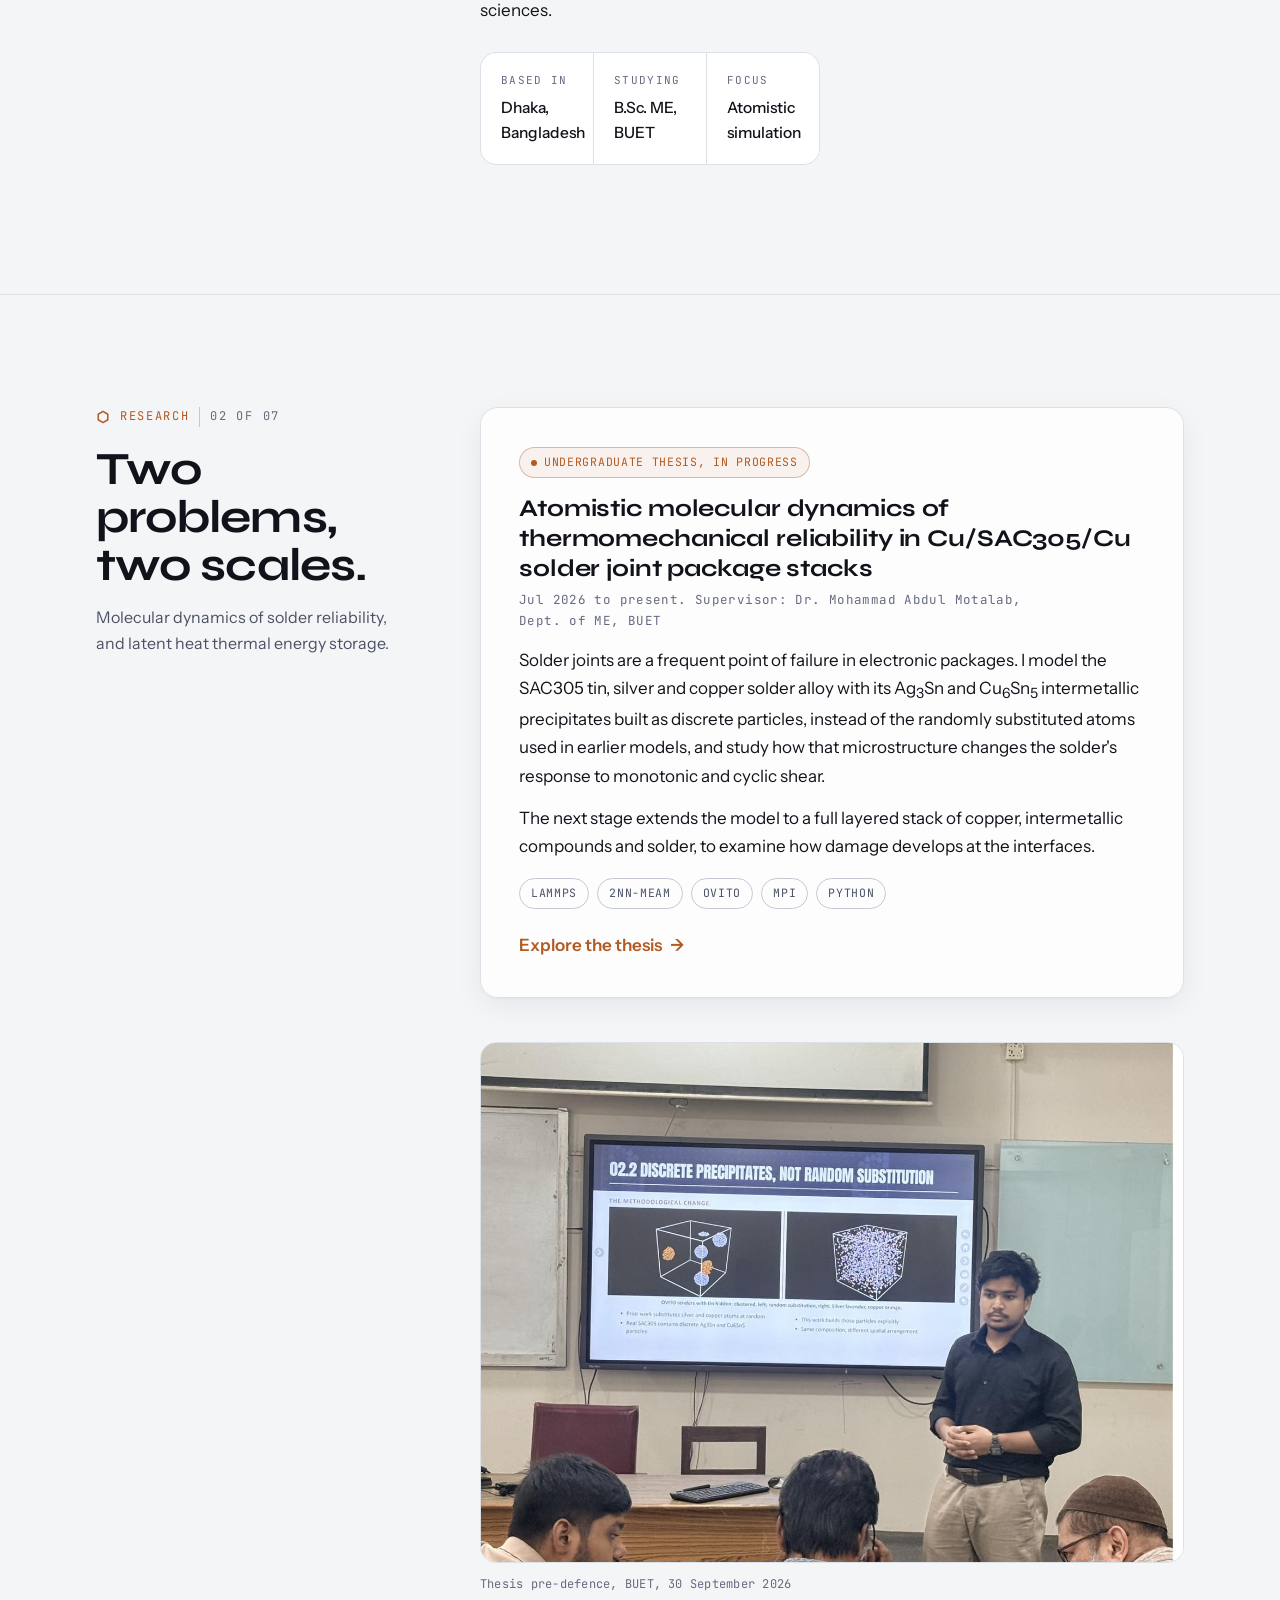
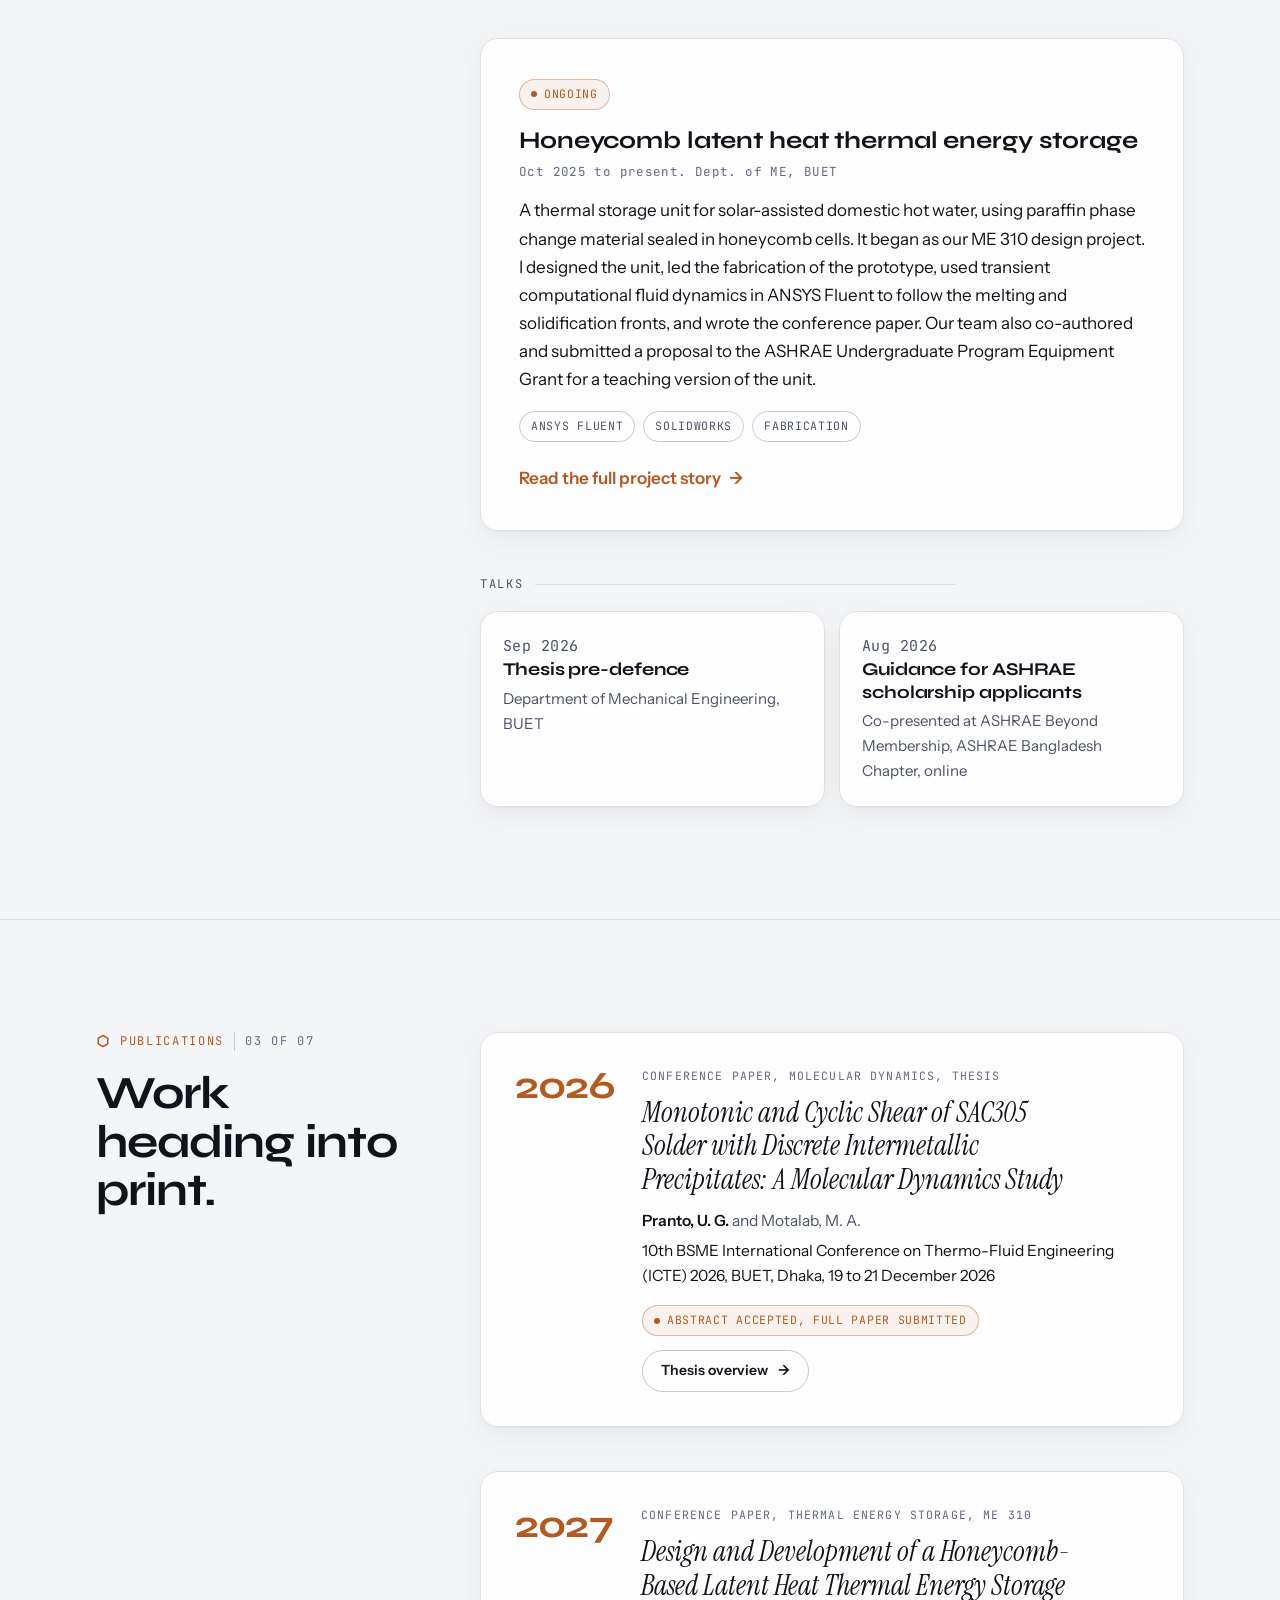
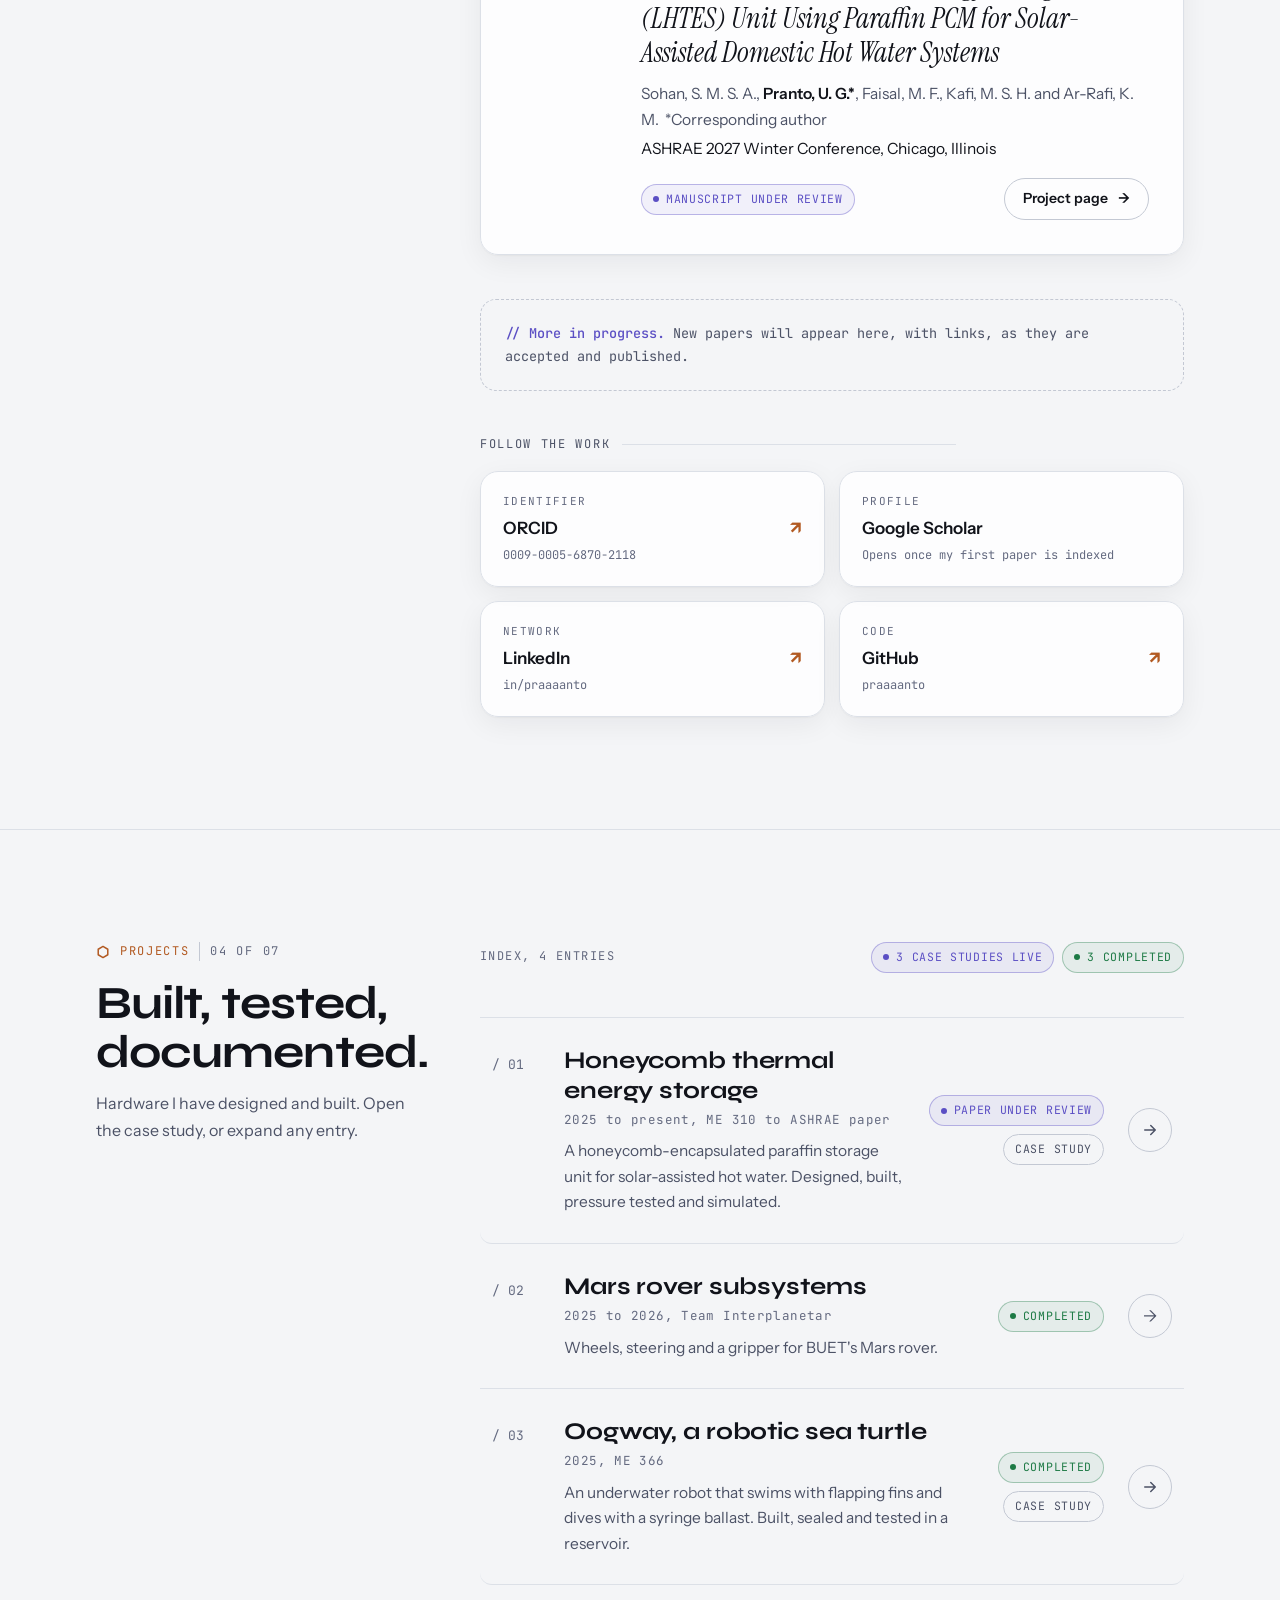
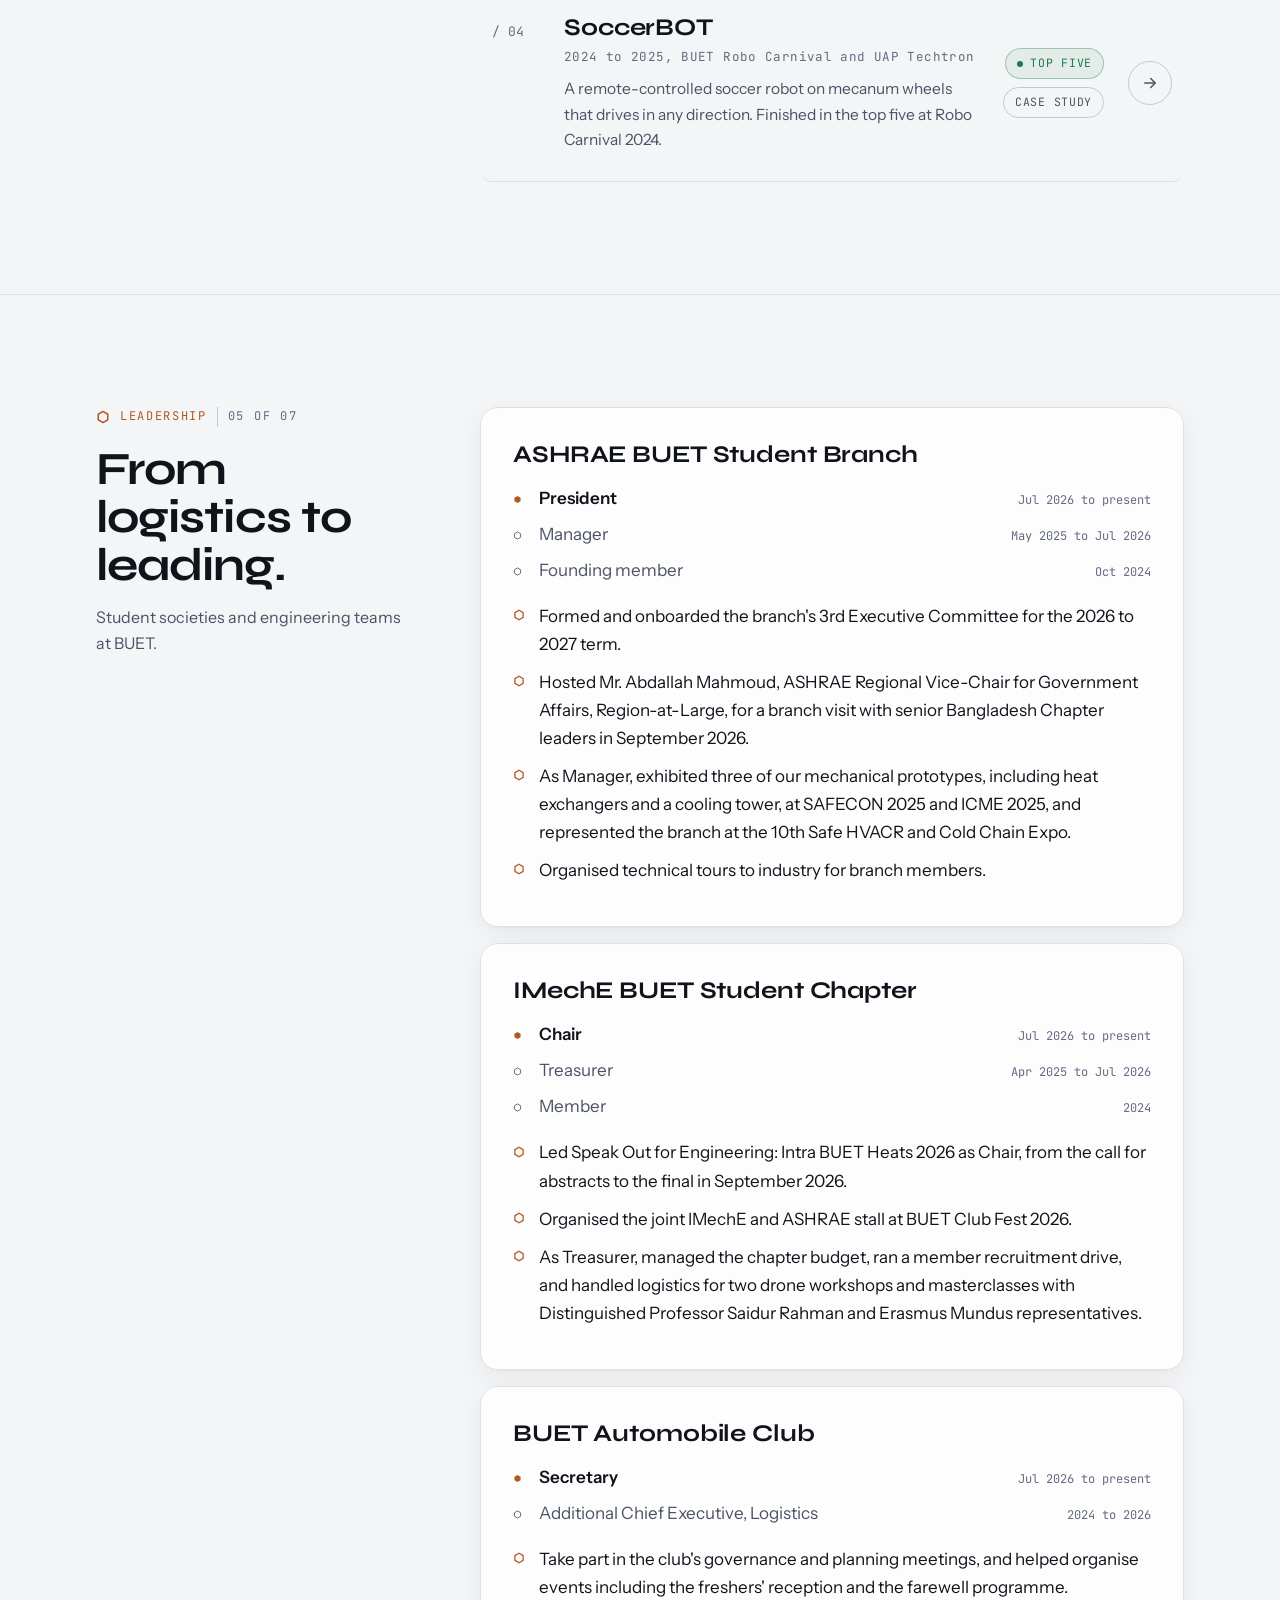
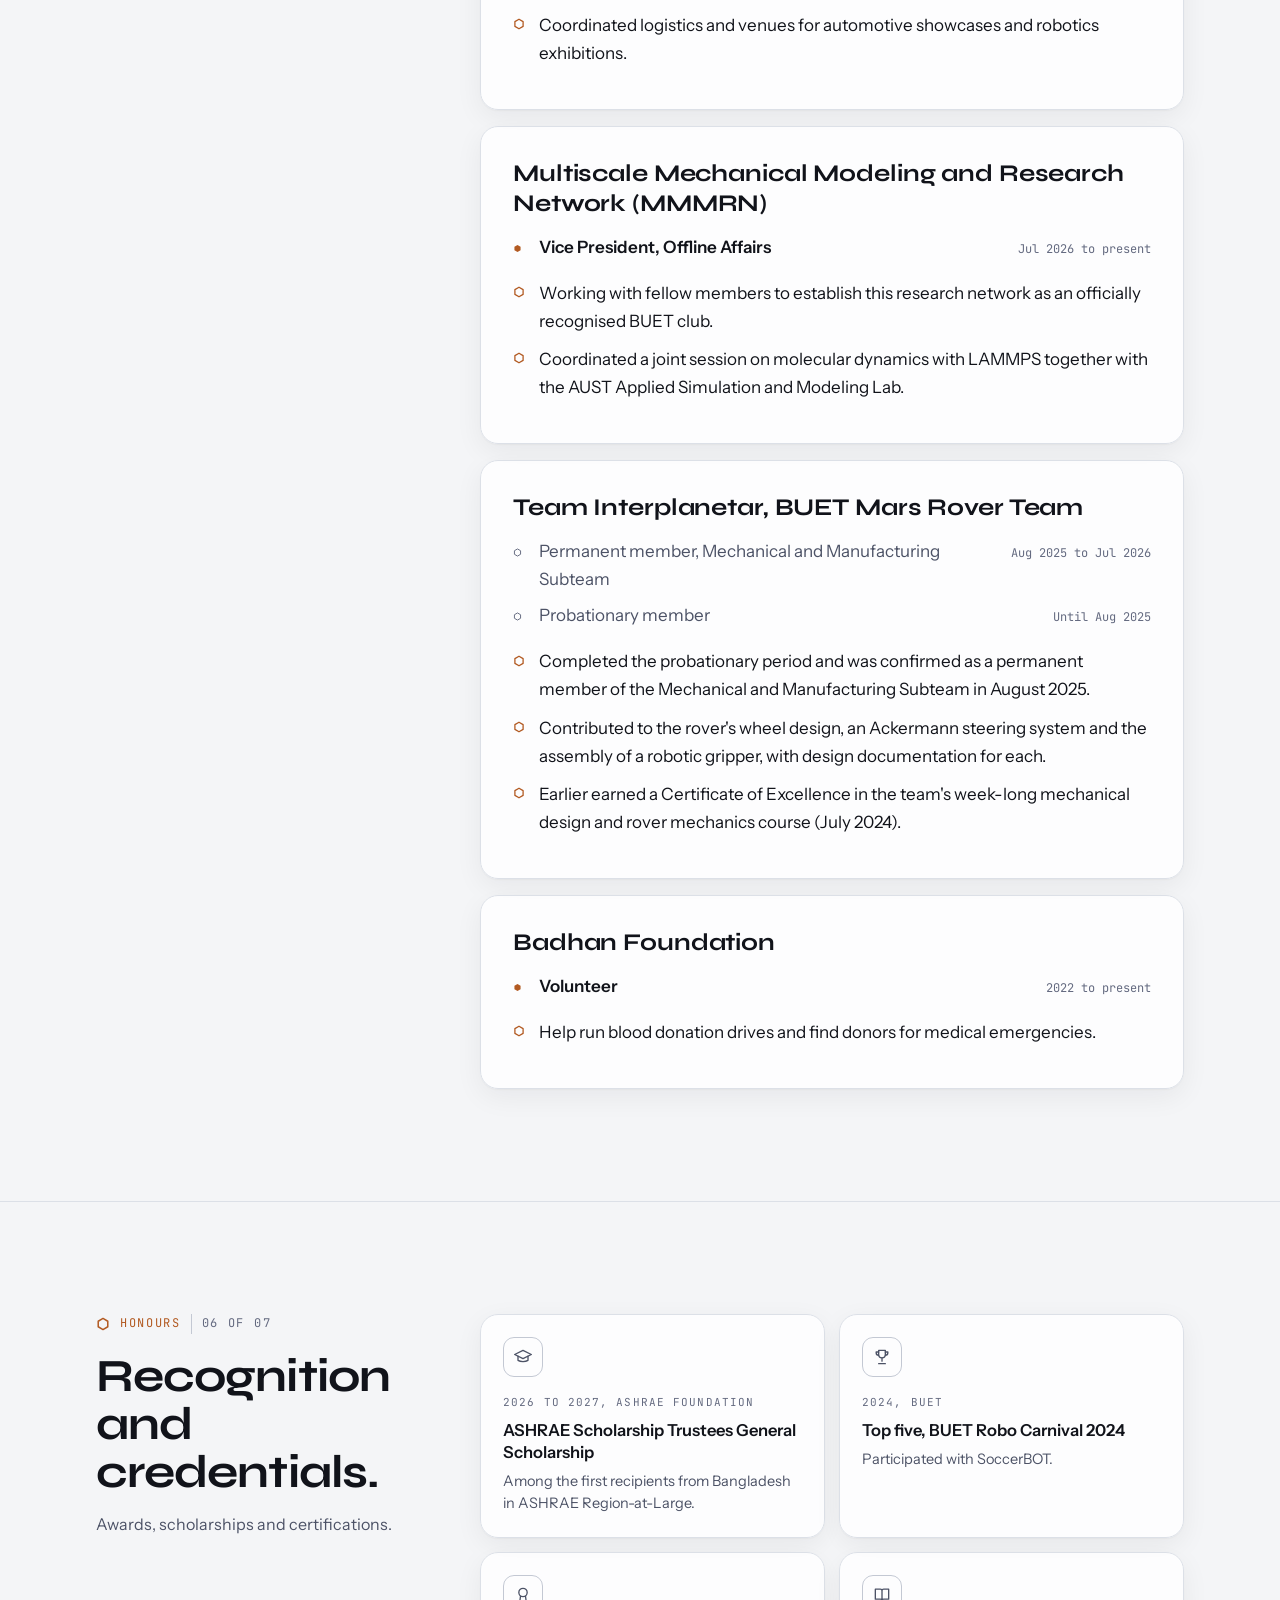
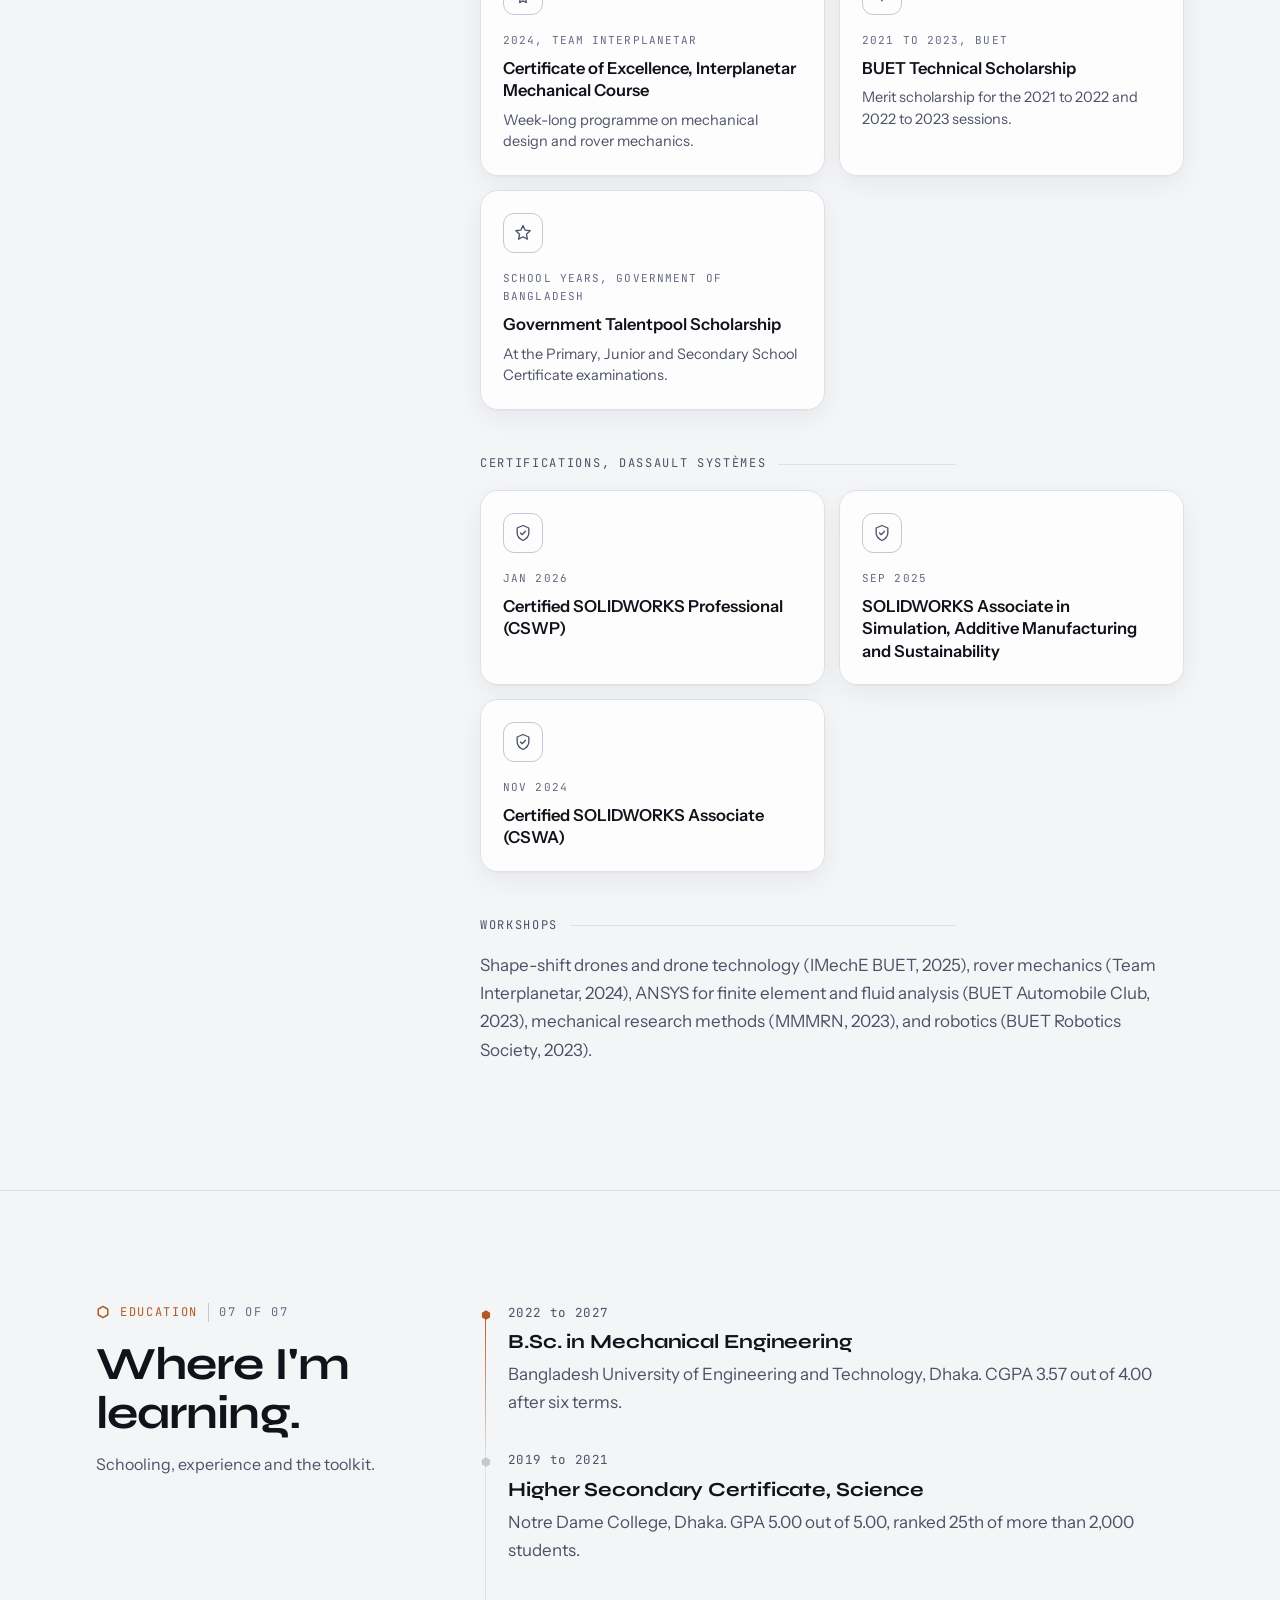
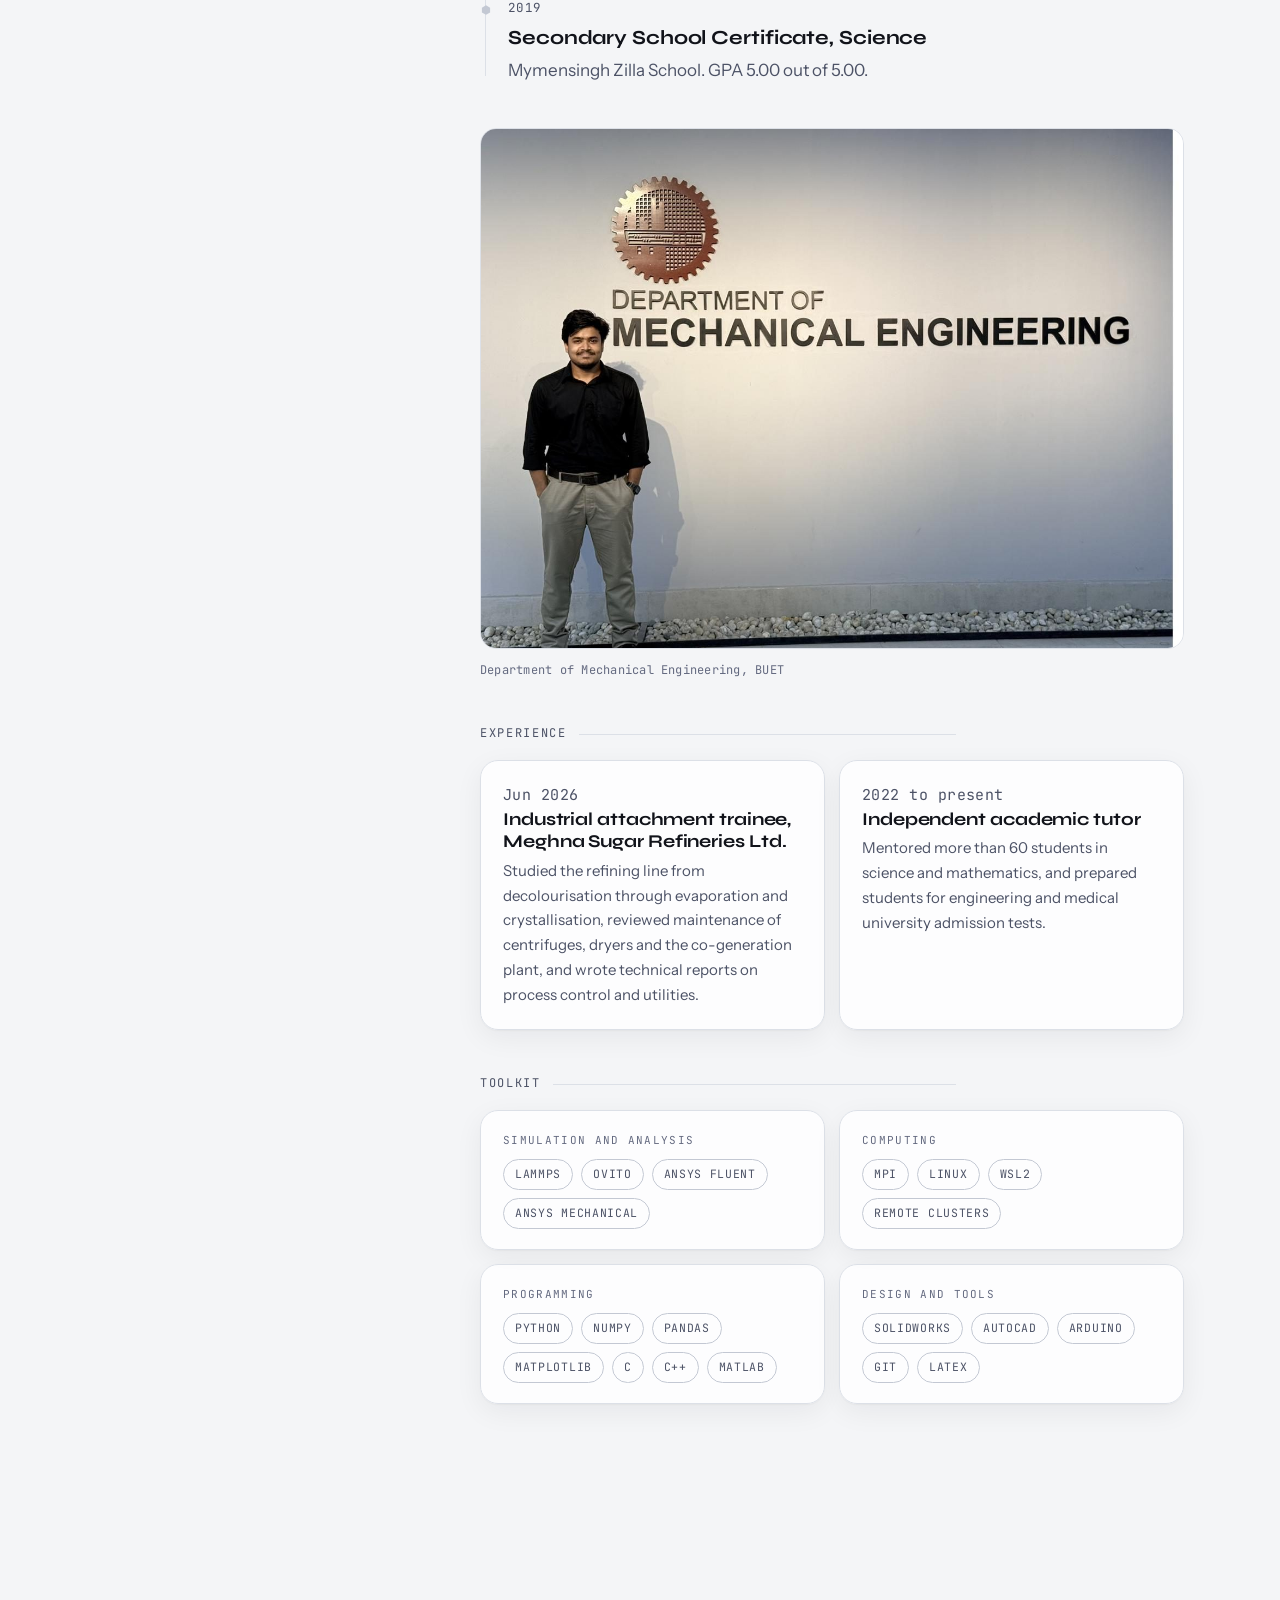
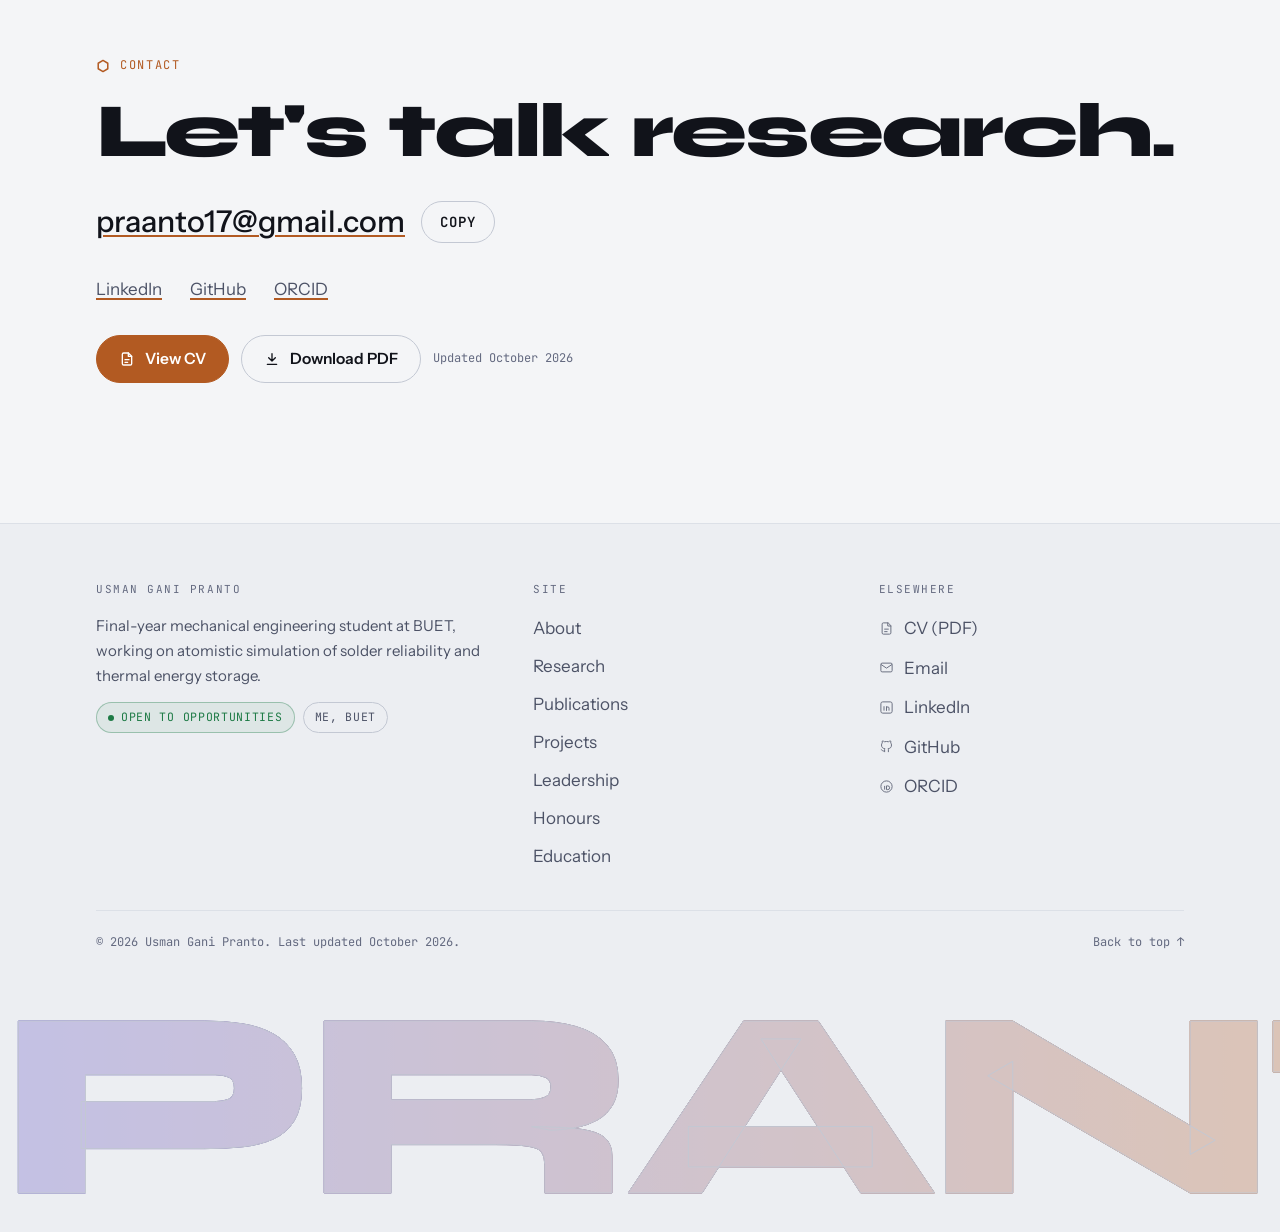
==== commit c1382ebe: "Add files via upload" ====
--- a/index.html
+++ b/index.html
@@ -143,6 +143,9 @@
 .contact h2{font-family:var(--display);font-weight:800;font-size:clamp(40px,6vw,84px);line-height:.98;letter-spacing:-.03em;margin:0 0 28px;max-width:14ch}
 .mailrow{display:flex;flex-wrap:wrap;align-items:center;gap:16px}
 .mail{font-size:clamp(20px,2.6vw,30px);font-weight:500}
+.cvrow{display:flex;flex-wrap:wrap;align-items:center;gap:12px;margin-top:32px}
+.cvnote{font-family:var(--mono);font-size:12px;color:var(--faint)}
+.btn .dl{flex:none}
 .copy{font-family:var(--mono);font-size:12px;letter-spacing:.08em;text-transform:uppercase}
 
 @media (max-width: 960px){
@@ -217,6 +220,7 @@
       <p class="sublede" data-reveal>Final-year mechanical engineering student at Bangladesh University of Engineering and Technology (BUET), Dhaka. I work in molecular dynamics and thermal energy storage, and I hold leadership roles in four student societies.</p>
       <div class="actions" data-reveal>
         <a class="btn primary" href="#research">See my research <span class="arr" aria-hidden="true">&rarr;</span></a>
+        <a class="btn" href="assets/Usman_Gani_Pranto_CV.pdf" target="_blank" rel="noopener"><svg class="dl" viewBox="0 0 24 24" width="16" height="16" fill="none" stroke="currentColor" stroke-width="2" stroke-linecap="round" stroke-linejoin="round" aria-hidden="true"><path d="M14 3H7a2 2 0 00-2 2v14a2 2 0 002 2h10a2 2 0 002-2V8z"/><path d="M14 3v5h5M9 13h6M9 17h4"/></svg>CV (PDF)</a>
         <a class="btn" href="mailto:praanto17@gmail.com">Email me</a>
       </div>
       <div class="profiles" data-reveal>
@@ -335,9 +339,9 @@
           <p class="kind">Conference paper, molecular dynamics, thesis</p>
           <p class="title">Monotonic and Cyclic Shear of SAC305 Solder with Discrete Intermetallic Precipitates: A Molecular Dynamics Study</p>
           <p class="authors"><strong>Pranto, U. G.</strong> and Motalab, M. A.</p>
-          <p class="venue">BSME International Conference on Thermo-Fluid Engineering (ICTE) 2026, BUET, Dhaka</p>
+          <p class="venue">10th BSME International Conference on Thermo-Fluid Engineering (ICTE) 2026, BUET, Dhaka, 19 to 21 December 2026</p>
           <div class="foot">
-            <span class="chip dot live">Abstract accepted, full paper in preparation</span>
+            <span class="chip dot live">Abstract accepted, full paper submitted</span>
             <a class="btn sm" href="research/thesis.html">Thesis overview <span class="arr" aria-hidden="true">&rarr;</span></a>
           </div>
         </div>
@@ -411,9 +415,9 @@
         </a>
         <a class="row row-link" href="projects/soccerbot.html">
           <span class="num">/ 04</span>
-          <div class="t"><h3>SoccerBOT</h3><p class="meta">2024 to 2025, Intra BUET Robo Challenge</p></div>
-          <p class="d">A remote-controlled soccer robot on mecanum wheels that drives in any direction. Placed 4th.</p>
-          <div class="s"><span class="chip dot done">4th place</span><span class="chip">Case study</span></div>
+          <div class="t"><h3>SoccerBOT</h3><p class="meta">2024 to 2025, BUET Robo Carnival and UAP Techtron</p></div>
+          <p class="d">A remote-controlled soccer robot on mecanum wheels that drives in any direction. Finished in the top five at Robo Carnival 2024.</p>
+          <div class="s"><span class="chip dot done">Top five</span><span class="chip">Case study</span></div>
           <span class="go" aria-hidden="true"><svg viewBox="0 0 24 24" width="18" height="18" fill="none" stroke="currentColor" stroke-width="2" stroke-linecap="round" stroke-linejoin="round"><path d="M5 12h14M13 6l6 6-6 6"/></svg></span>
         </a>
       </div>
@@ -426,7 +430,7 @@
     <div class="head">
       <p class="eyebrow">Leadership<span class="count">05 of 07</span></p>
       <h2 data-split>From logistics to leading.</h2>
-      <p data-reveal>Student societies at BUET.</p>
+      <p data-reveal>Student societies and engineering teams at BUET.</p>
     </div>
     <div class="body">
       <div class="org-grid">
@@ -483,6 +487,19 @@
         </article>
 
         <article class="card org" data-reveal>
+          <h3>Team Interplanetar, BUET Mars Rover Team</h3>
+          <ul class="roles">
+            <li><span class="role">Permanent member, Mechanical and Manufacturing Subteam</span><time>Aug 2025 to Jul 2026</time></li>
+            <li><span class="role">Probationary member</span><time>Until Aug 2025</time></li>
+          </ul>
+          <ul class="points">
+            <li>Completed the probationary period and was confirmed as a permanent member of the Mechanical and Manufacturing Subteam in August 2025.</li>
+            <li>Contributed to the rover's wheel design, an Ackermann steering system and the assembly of a robotic gripper, with design documentation for each.</li>
+            <li>Earlier earned a Certificate of Excellence in the team's week-long mechanical design and rover mechanics course (July 2024).</li>
+          </ul>
+        </article>
+
+        <article class="card org" data-reveal>
           <h3>Badhan Foundation</h3>
           <ul class="roles">
             <li class="now"><span class="role">Volunteer</span><time>2022 to present</time></li>
@@ -506,7 +523,7 @@
     <div class="body">
       <div class="award-grid" data-reveal>
         <div class="card award"><span class="ico"><svg viewBox="0 0 24 24" fill="none" stroke="currentColor" stroke-width="1.6" stroke-linecap="round" stroke-linejoin="round"><path d="M2 9l10-5 10 5-10 5z"/><path d="M6 11v5c3 2 9 2 12 0v-5"/></svg></span><small>2026 to 2027, ASHRAE Foundation</small><strong>ASHRAE Scholarship Trustees General Scholarship</strong><span>Among the first recipients from Bangladesh in ASHRAE Region-at-Large.</span></div>
-        <div class="card award"><span class="ico"><svg viewBox="0 0 24 24" fill="none" stroke="currentColor" stroke-width="1.6" stroke-linecap="round" stroke-linejoin="round"><path d="M8 4h8v5a4 4 0 01-8 0z"/><path d="M8 6H5v1a3 3 0 003 3M16 6h3v1a3 3 0 01-3 3M12 13v4M8 20h8"/></svg></span><small>2024, BUET</small><strong>4th place, Intra BUET Robo Challenge</strong><span>With SoccerBOT.</span></div>
+        <div class="card award"><span class="ico"><svg viewBox="0 0 24 24" fill="none" stroke="currentColor" stroke-width="1.6" stroke-linecap="round" stroke-linejoin="round"><path d="M8 4h8v5a4 4 0 01-8 0z"/><path d="M8 6H5v1a3 3 0 003 3M16 6h3v1a3 3 0 01-3 3M12 13v4M8 20h8"/></svg></span><small>2024, BUET</small><strong>Top five, BUET Robo Carnival 2024</strong><span>Participated with SoccerBOT.</span></div>
         <div class="card award"><span class="ico"><svg viewBox="0 0 24 24" fill="none" stroke="currentColor" stroke-width="1.6" stroke-linecap="round" stroke-linejoin="round"><circle cx="12" cy="9" r="5"/><path d="M9 13.5L8 21l4-2 4 2-1-7.5"/></svg></span><small>2024, Team Interplanetar</small><strong>Certificate of Excellence, Interplanetar Mechanical Course</strong><span>Week-long programme on mechanical design and rover mechanics.</span></div>
         <div class="card award"><span class="ico"><svg viewBox="0 0 24 24" fill="none" stroke="currentColor" stroke-width="1.6" stroke-linecap="round" stroke-linejoin="round"><path d="M4 5h6a2 2 0 012 2v12a2 2 0 00-2-2H4zM20 5h-6a2 2 0 00-2 2v12a2 2 0 012-2h6z"/></svg></span><small>2021 to 2023, BUET</small><strong>BUET Technical Scholarship</strong><span>Merit scholarship for the 2021 to 2022 and 2022 to 2023 sessions.</span></div>
         <div class="card award"><span class="ico"><svg viewBox="0 0 24 24" fill="none" stroke="currentColor" stroke-width="1.6" stroke-linecap="round" stroke-linejoin="round"><path d="M12 3l2.6 5.6 6 .7-4.5 4.1 1.2 6L12 16.5 6.7 19.4l1.2-6L3.4 9.3l6-.7z"/></svg></span><small>School years, Government of Bangladesh</small><strong>Government Talentpool Scholarship</strong><span>At the Primary, Junior and Secondary School Certificate examinations.</span></div>
@@ -582,6 +599,11 @@
       <a href="https://github.com/praaaanto" rel="noopener">GitHub</a>
       <a href="https://orcid.org/0009-0005-6870-2118" rel="noopener">ORCID</a>
     </div>
+    <div class="cvrow" data-reveal>
+      <a class="btn primary" href="assets/Usman_Gani_Pranto_CV.pdf" target="_blank" rel="noopener"><svg class="dl" viewBox="0 0 24 24" width="16" height="16" fill="none" stroke="currentColor" stroke-width="2" stroke-linecap="round" stroke-linejoin="round" aria-hidden="true"><path d="M14 3H7a2 2 0 00-2 2v14a2 2 0 002 2h10a2 2 0 002-2V8z"/><path d="M14 3v5h5M9 13h6M9 17h4"/></svg>View CV</a>
+      <a class="btn" href="assets/Usman_Gani_Pranto_CV.pdf" download="Usman_Gani_Pranto_CV.pdf"><svg class="dl" viewBox="0 0 24 24" width="16" height="16" fill="none" stroke="currentColor" stroke-width="2" stroke-linecap="round" stroke-linejoin="round" aria-hidden="true"><path d="M12 4v11M7 10l5 5 5-5M5 20h14"/></svg>Download PDF</a>
+      <span class="cvnote">Updated October 2026</span>
+    </div>
   </div>
 </section>
 
@@ -604,6 +626,7 @@
       <div>
         <h4>Elsewhere</h4>
         <ul>
+          <li><a href="assets/Usman_Gani_Pranto_CV.pdf" target="_blank" rel="noopener"><svg viewBox="0 0 24 24" fill="none" stroke="currentColor" stroke-width="1.6" stroke-linecap="round" stroke-linejoin="round"><path d="M14 3H7a2 2 0 00-2 2v14a2 2 0 002 2h10a2 2 0 002-2V8z"/><path d="M14 3v5h5M9 13h6M9 17h4"/></svg>CV (PDF)</a></li>
           <li><a href="mailto:praanto17@gmail.com"><svg viewBox="0 0 24 24" fill="none" stroke="currentColor" stroke-width="1.6"><rect x="3" y="5" width="18" height="14" rx="2"/><path d="M3 7l9 6 9-6"/></svg>Email</a></li>
           <li><a href="https://www.linkedin.com/in/praaaanto/" rel="noopener"><svg viewBox="0 0 24 24" fill="none" stroke="currentColor" stroke-width="1.6"><rect x="3" y="3" width="18" height="18" rx="3"/><path d="M8 10v7M8 7v.01M12 17v-4a2 2 0 014 0v4M12 10v7"/></svg>LinkedIn</a></li>
           <li><a href="https://github.com/praaaanto" rel="noopener"><svg viewBox="0 0 24 24" fill="none" stroke="currentColor" stroke-width="1.6"><path d="M9 19c-4 1.5-4-2-6-2.5M15 21v-3.5c0-1 .1-1.4-.5-2 2.8-.3 5.5-1.4 5.5-6a4.6 4.6 0 00-1.3-3.2 4.2 4.2 0 00-.1-3.2s-1.1-.3-3.5 1.3a12 12 0 00-6.2 0C6.5 2.8 5.4 3.1 5.4 3.1a4.2 4.2 0 00-.1 3.2A4.6 4.6 0 004 9.5c0 4.6 2.7 5.7 5.5 6-.6.6-.6 1.2-.5 2V21"/></svg>GitHub</a></li>
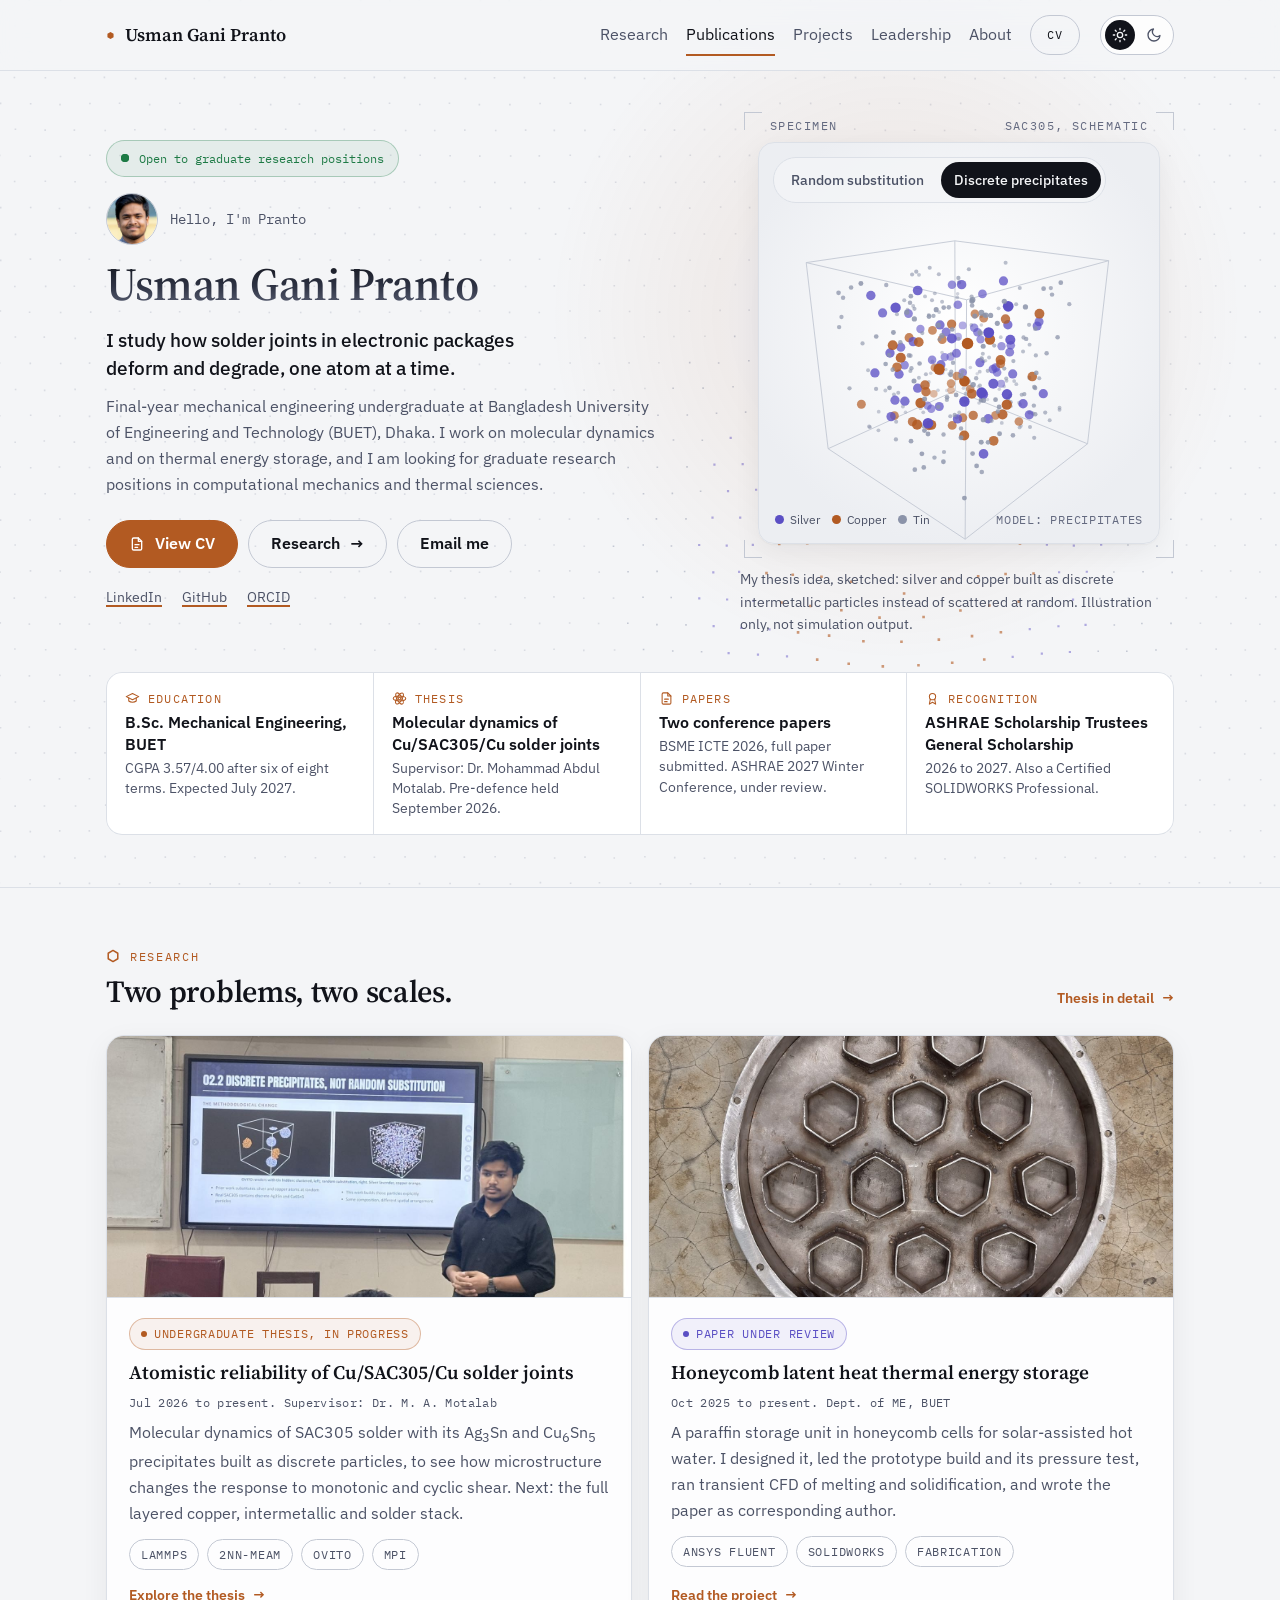
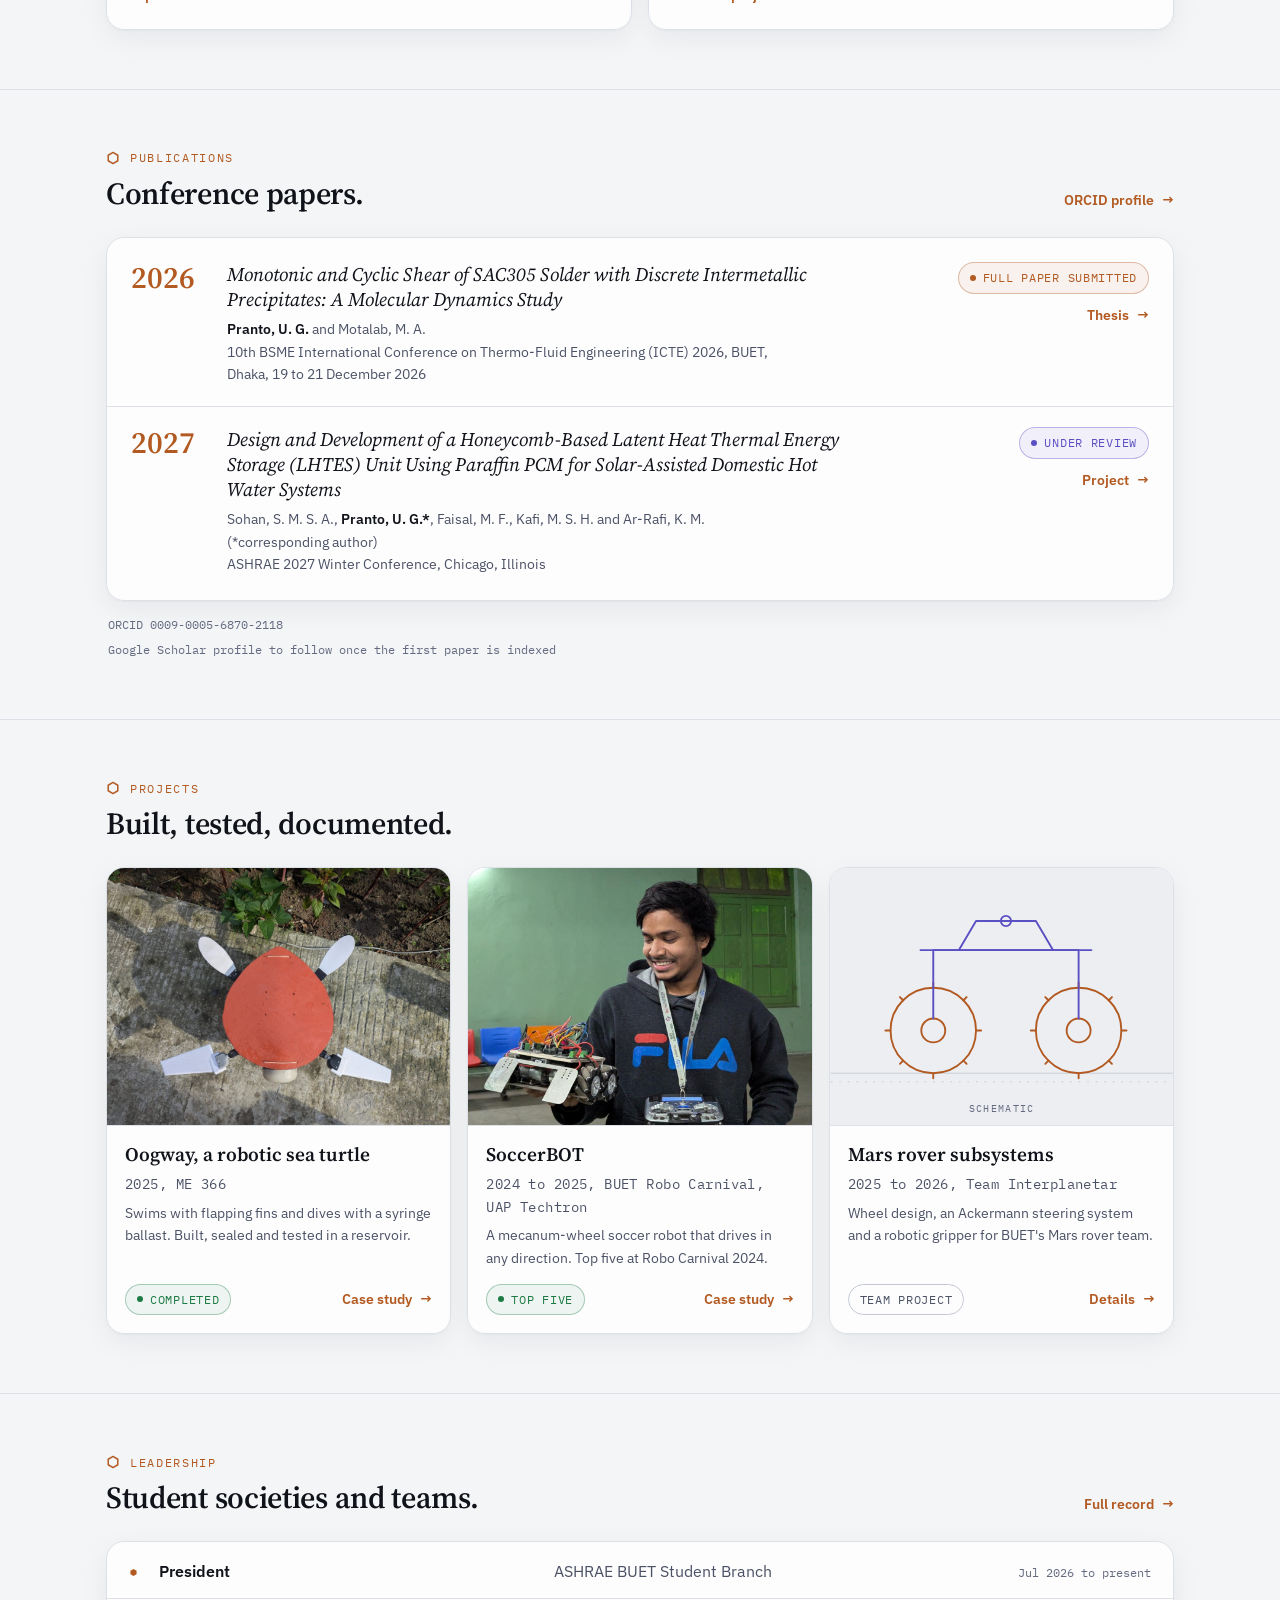
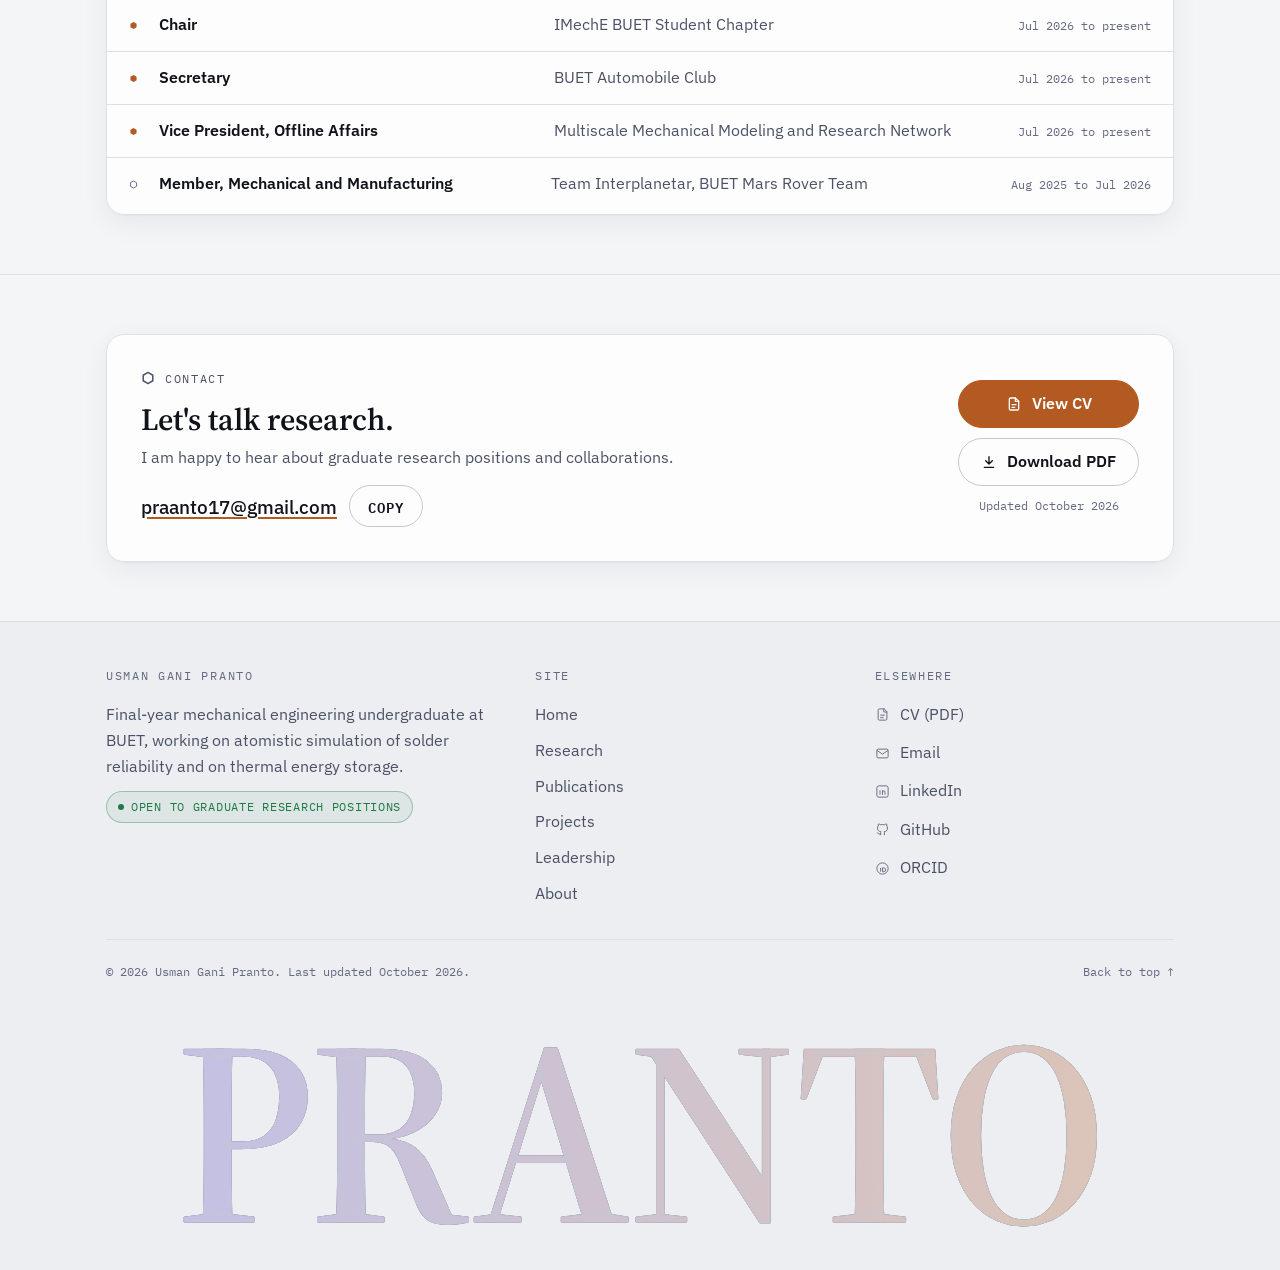
==== commit 87e4f800: "v2" ====
--- a/index.html
+++ b/index.html
@@ -4,9 +4,9 @@
 <meta charset="utf-8">
 <meta name="viewport" content="width=device-width, initial-scale=1, viewport-fit=cover">
 <title>Usman Gani Pranto | Mechanical Engineering, BUET</title>
-<meta name="description" content="Usman Gani Pranto is a final-year mechanical engineering student at BUET working on atomistic molecular dynamics of solder joint reliability and latent heat thermal energy storage.">
-<meta property="og:title" content="Usman Gani Pranto">
-<meta property="og:description" content="Atomistic simulation of solder joint reliability, thermal energy storage, and engineering leadership at BUET.">
+<meta name="description" content="Usman Gani Pranto is a final-year mechanical engineering undergraduate at BUET working on atomistic molecular dynamics of solder joint reliability and latent heat thermal energy storage.">
+<meta property="og:title" content="Usman Gani Pranto | Mechanical Engineering, BUET">
+<meta property="og:description" content="Usman Gani Pranto is a final-year mechanical engineering undergraduate at BUET working on atomistic molecular dynamics of solder joint reliability and latent heat thermal energy storage.">
 <meta property="og:image" content="https://praaaanto.github.io/assets/portrait.jpg">
 <meta property="og:url" content="https://praaaanto.github.io/">
 <meta property="og:type" content="website">
@@ -15,170 +15,9 @@
 <script>(function(){var t='light';try{t=localStorage.getItem('theme')==='dark'?'dark':'light';}catch(e){}var d=document.documentElement;d.setAttribute('data-theme',t);d.classList.add('js');})();</script>
 <link rel="preconnect" href="https://fonts.googleapis.com">
 <link rel="preconnect" href="https://fonts.gstatic.com" crossorigin>
-<link href="https://fonts.googleapis.com/css2?family=Syne:wght@600;700;800&family=Instrument+Sans:wght@400;500;600&family=Instrument+Serif:ital@1&family=JetBrains+Mono:wght@400;500&display=swap" rel="stylesheet">
+<link href="https://fonts.googleapis.com/css2?family=IBM+Plex+Mono:wght@400;500&family=IBM+Plex+Sans:ital,wght@0,400;0,500;0,600;1,400&family=Source+Serif+4:ital,opsz,wght@0,8..60,400..700;1,8..60,400..600&display=swap" rel="stylesheet">
 <link rel="stylesheet" href="assets/site.css">
-<style>
-/* Hero */
-.hero{display:grid;grid-template-columns:minmax(0,1.05fr) minmax(0,1fr);gap:clamp(28px,4vw,72px);align-items:center;padding:clamp(40px,6vw,80px) 0 clamp(48px,6vw,80px)}
-.hello{font-family:var(--mono);font-size:14px;color:var(--muted);display:flex;align-items:center;gap:10px;margin:0 0 14px}
-.hello::before{content:"";width:18px;height:18px;background:var(--copper);-webkit-mask:var(--atom) center/contain no-repeat;mask:var(--atom) center/contain no-repeat}
-.hero h1{font-family:var(--display);font-weight:800;font-size:clamp(34px,4.2vw,58px);line-height:1.02;letter-spacing:-.025em;margin:0 0 22px}
-.hero h1 .line{display:block;overflow:hidden;padding-bottom:.06em}
-.hero h1 .line > span{display:inline-block;background:var(--metal);-webkit-background-clip:text;background-clip:text;color:transparent}
-.js .hero h1 .line > span{transform:translateY(105%);animation:rise 1.1s var(--ease) forwards}
-@keyframes rise{to{transform:none}}
-.lede{font-size:clamp(20px,2.1vw,26px);line-height:1.42;max-width:28ch;margin:0 0 16px;font-weight:500}
-.sublede{color:var(--muted);max-width:50ch;margin:0 0 30px}
-.actions{display:flex;flex-wrap:wrap;gap:12px;margin-bottom:26px}
-.profiles{display:flex;flex-wrap:wrap;gap:22px;font-size:15px}
-.profiles a{color:var(--muted)}
-.profiles a:hover{color:var(--copper)}
-.viewport{position:relative;background:radial-gradient(circle at 50% 45%,var(--panel-solid) 0%,var(--bg-2) 75%);border:1px solid var(--line);border-radius:18px;overflow:hidden;box-shadow:var(--shadow)}
-.viewport canvas{display:block;width:100%;aspect-ratio:1/1}
-.switch{position:absolute;left:16px;top:16px;display:flex;gap:6px;background:var(--nav-bg);border:1px solid var(--line);border-radius:999px;padding:5px;max-width:calc(100% - 32px)}
-.switch button{appearance:none;border:0;background:transparent;color:var(--muted);font:500 14px/1 var(--body);padding:11px 14px;border-radius:999px;cursor:pointer;min-height:40px;transition:background-color .3s,color .3s}
-.switch button[aria-pressed="true"]{background:var(--text);color:var(--bg)}
-.legend{position:absolute;left:18px;bottom:16px;display:flex;flex-wrap:wrap;gap:14px;font-size:13px;color:var(--muted)}
-.legend span{display:inline-flex;align-items:center;gap:7px}
-.legend i{width:10px;height:10px;border-radius:50%;display:inline-block}
-.readout{position:absolute;right:18px;bottom:16px;font-family:var(--mono);font-size:11px;letter-spacing:.08em;color:var(--faint);text-transform:uppercase}
-.caption{font-size:14px;color:var(--muted);margin:14px 4px 0;max-width:60ch}
-.scroll-cue{display:flex;align-items:center;gap:12px;font-family:var(--mono);font-size:11px;letter-spacing:.14em;text-transform:uppercase;color:var(--faint);padding-bottom:28px}
-.scroll-cue i{position:relative;width:1px;height:36px;background:var(--line-2);overflow:hidden}
-.scroll-cue i::after{content:"";position:absolute;left:0;top:-40%;width:1px;height:40%;background:var(--copper);animation:cue 2s var(--ease) infinite}
-@keyframes cue{to{top:100%}}
-
-/* About */
-.about{display:grid;grid-template-columns:minmax(0,1fr) minmax(0,320px);gap:44px;align-items:start}
-.about .finder{padding:28px 12px 12px}
-.about .finder img{aspect-ratio:4/5;object-fit:cover;object-position:72% 50%;border-radius:12px}
-.facts{display:grid;grid-template-columns:repeat(3,minmax(0,1fr));gap:1px;background:var(--line);border:1px solid var(--line);border-radius:16px;overflow:hidden;margin-top:28px}
-.facts div{background:var(--panel-solid);padding:18px 20px}
-.facts dt{font-family:var(--mono);font-size:11px;letter-spacing:.12em;text-transform:uppercase;color:var(--faint);margin-bottom:6px}
-.facts dd{margin:0;font-weight:500;font-size:15.5px}
-
-/* Research and publications */
-.feature{padding:clamp(24px,3vw,38px)}
-.feature .chip{margin-bottom:16px}
-.feature .chips{margin-top:18px}
-.feature .chips .chip{margin-bottom:0}
-.pub{display:grid;grid-template-columns:auto minmax(0,1fr);gap:8px 28px;padding:clamp(22px,3vw,34px)}
-.pub .year{font-family:var(--display);font-weight:700;font-size:clamp(30px,3vw,40px);line-height:1;color:var(--copper);letter-spacing:-.02em}
-.pub .kind{font-family:var(--mono);font-size:11.5px;letter-spacing:.1em;text-transform:uppercase;color:var(--faint);margin:0 0 10px}
-.pub .title{font-family:var(--serif);font-style:italic;font-weight:400;font-size:clamp(22px,2.2vw,28px);line-height:1.2;margin:0 0 12px;max-width:34ch}
-.pub .authors{color:var(--muted);font-size:15.5px;margin:0 0 4px}
-.pub .authors strong{color:var(--text);font-weight:600}
-.pub .venue{font-size:15.5px;margin:0 0 16px}
-.pub .foot{display:flex;flex-wrap:wrap;align-items:center;justify-content:space-between;gap:14px}
-.tracking{border:1px dashed var(--line-2);border-radius:16px;padding:22px 24px;font-family:var(--mono);font-size:13.5px;line-height:1.7;color:var(--muted)}
-.tracking b{color:var(--silver);font-weight:500}
-.profile-grid{display:grid;grid-template-columns:repeat(2,minmax(0,1fr));gap:14px}
-.profile{display:flex;flex-direction:column;gap:4px;padding:20px 22px;text-decoration:none;color:var(--text)}
-.profile small{font-family:var(--mono);font-size:11px;letter-spacing:.12em;text-transform:uppercase;color:var(--faint)}
-.profile span{font-weight:600;font-size:17px;display:flex;align-items:center;justify-content:space-between}
-.profile em{font-style:normal;font-family:var(--mono);font-size:12px;color:var(--faint)}
-a.profile:hover{color:var(--text);border-color:var(--copper)}
-a.profile:hover .arr{transform:translate(3px,-3px)}
-.profile .arr{transition:transform .3s var(--ease);color:var(--copper)}
-
-/* Project index */
-.index-bar{display:flex;flex-wrap:wrap;align-items:center;justify-content:space-between;gap:12px;font-family:var(--mono);font-size:12px;letter-spacing:.12em;text-transform:uppercase;color:var(--faint)}
-.rows-index{border-top:1px solid var(--line)}
-details.row,.row-link{border-bottom:1px solid var(--line)}
-details.row summary,.row-link{list-style:none;display:grid;grid-template-columns:48px minmax(0,1fr) auto 44px;grid-template-areas:'num t s go' 'num d s go';gap:8px 24px;align-items:center;padding:28px 12px;cursor:pointer;border-radius:12px;transition:background-color .35s;text-decoration:none;color:var(--text)}
-details.row summary::-webkit-details-marker{display:none}
-details.row summary:hover,.row-link:hover{background:var(--panel);color:var(--text)}
-.row .num{grid-area:num;align-self:start;padding-top:8px;font-family:var(--mono);font-size:13px;color:var(--faint);transition:color .3s}
-.row .t{grid-area:t;transition:transform .45s var(--ease)}.row .s{grid-area:s;display:flex;flex-direction:column;align-items:flex-end;gap:8px}.row .go{grid-area:go}
-.row .t h3{margin:0 0 4px}
-.row .t .meta{margin:0}
-.row .d{grid-area:d;color:var(--muted);font-size:15.5px;margin:0;max-width:56ch;transition:transform .45s var(--ease) .03s}
-.row .go{width:44px;height:44px;border-radius:50%;border:1px solid var(--line-2);display:flex;align-items:center;justify-content:center;color:var(--muted);transition:transform .45s var(--ease),background-color .3s,border-color .3s,color .3s}
-details.row summary:hover .t,details.row summary:hover .d,.row-link:hover .t,.row-link:hover .d{transform:translateX(8px)}
-details.row summary:hover .num,.row-link:hover .num{color:var(--copper)}
-details.row summary:hover .go,.row-link:hover .go{background:var(--copper);border-color:var(--copper);color:var(--on-copper);transform:rotate(-45deg)}
-details.row[open] .go{transform:rotate(90deg);background:var(--text);border-color:var(--text);color:var(--bg)}
-.row .more{display:grid;grid-template-columns:48px minmax(0,1fr);gap:24px;padding:0 12px 30px}
-.row .more > div{max-width:72ch}
-
-/* Leadership */
-.org{padding:clamp(22px,3vw,32px)}
-.org h3{margin-bottom:14px}
-.roles{list-style:none;margin:0 0 18px;padding:0;display:flex;flex-direction:column;gap:8px}
-.roles li{display:grid;grid-template-columns:14px minmax(0,1fr) auto;gap:12px;align-items:baseline}
-.roles li::before{content:"";width:9px;height:9px;background:var(--faint);-webkit-mask:var(--hex) center/contain no-repeat;mask:var(--hex) center/contain no-repeat}
-.roles li.now::before{background:var(--copper);-webkit-mask:var(--hexfill) center/contain no-repeat;mask:var(--hexfill) center/contain no-repeat}
-.roles .role{font-weight:600}
-.roles li:not(.now) .role{font-weight:400;color:var(--muted)}
-.roles time{font-family:var(--mono);font-size:12px;color:var(--faint);white-space:nowrap}
-.org-grid{display:grid;grid-template-columns:minmax(0,1fr);gap:16px}
-
-/* Honours */
-.award-grid{display:grid;grid-template-columns:repeat(2,minmax(0,1fr));gap:14px}
-.award{padding:22px;display:flex;flex-direction:column;gap:8px}
-.award .ico{margin-bottom:8px}
-.award small{font-family:var(--mono);font-size:11px;letter-spacing:.1em;text-transform:uppercase;color:var(--faint)}
-.award strong{font-weight:600;font-size:16.5px;line-height:1.35}
-.award span{color:var(--muted);font-size:14.5px;line-height:1.5}
-
-/* Education timeline */
-.timeline{list-style:none;margin:0;padding:0 0 0 28px;position:relative}
-.timeline::before{content:"";position:absolute;left:5px;top:8px;bottom:8px;width:1px;background:linear-gradient(var(--copper),var(--line) 40%)}
-.timeline li{position:relative;padding:0 0 34px}
-.timeline li:last-child{padding-bottom:0}
-.timeline li::before{content:"";position:absolute;left:-28px;top:6px;width:12px;height:12px;background:var(--line-2);-webkit-mask:var(--hexfill) center/contain no-repeat;mask:var(--hexfill) center/contain no-repeat}
-.timeline li:first-child::before{background:var(--copper)}
-.timeline .meta{margin-bottom:6px}
-.timeline h3{font-size:20px}
-.timeline p{color:var(--muted);margin:0}
-.exp-grid{display:grid;grid-template-columns:repeat(2,minmax(0,1fr));gap:14px}
-.exp{padding:22px}
-.exp p{color:var(--muted);font-size:15px;margin:0}
-.skills{display:grid;grid-template-columns:repeat(2,minmax(0,1fr));gap:14px}
-.skill{padding:20px 22px}
-.skill small{display:block;font-family:var(--mono);font-size:11px;letter-spacing:.12em;text-transform:uppercase;color:var(--faint);margin-bottom:10px}
-
-/* Contact */
-.contact{padding:clamp(80px,11vw,140px) 0}
-.contact h2{font-family:var(--display);font-weight:800;font-size:clamp(40px,6vw,84px);line-height:.98;letter-spacing:-.03em;margin:0 0 28px;max-width:14ch}
-.mailrow{display:flex;flex-wrap:wrap;align-items:center;gap:16px}
-.mail{font-size:clamp(20px,2.6vw,30px);font-weight:500}
-.cvrow{display:flex;flex-wrap:wrap;align-items:center;gap:12px;margin-top:32px}
-.cvnote{font-family:var(--mono);font-size:12px;color:var(--faint)}
-.btn .dl{flex:none}
-.copy{font-family:var(--mono);font-size:12px;letter-spacing:.08em;text-transform:uppercase}
-
-@media (max-width: 960px){
-  .hero{grid-template-columns:minmax(0,1fr)}
-  .about{grid-template-columns:minmax(0,1fr)}
-  .about .finder{max-width:380px}
-  details.row summary,.row-link{grid-template-columns:36px minmax(0,1fr) 44px;grid-template-areas:'num t go' 'num d go';gap:6px 14px}
-  .row .s{display:none}
-  .row .more{grid-template-columns:minmax(0,1fr)}
-}
-@media (max-width: 640px){
-  .award-grid,.profile-grid,.exp-grid,.skills,.facts{grid-template-columns:minmax(0,1fr)}
-  .pub{grid-template-columns:minmax(0,1fr)}
-  .switch button{font-size:13px;padding:10px 11px}
-  .readout{display:none}
-  .roles li{grid-template-columns:14px minmax(0,1fr)}
-  .roles time{grid-column:2}
-}
-@media (prefers-reduced-motion: reduce){ .js .hero h1 .line > span{transform:none} }
-@media (hover:none){
-  details.row summary:hover .t,details.row summary:hover .d,.row-link:hover .t,.row-link:hover .d{transform:none}
-  details.row summary:hover .go,.row-link:hover .go{transform:none;background:transparent;border-color:var(--line-2);color:var(--muted)}
-  details.row summary:hover,.row-link:hover{background:transparent}
-}
-@media (max-width:640px){
-  .hero{padding-top:28px}
-  .lede{max-width:none}
-  .switch{left:10px;top:10px;max-width:calc(100% - 20px)}
-  .legend{left:12px;bottom:10px;gap:10px;font-size:12px}
-  details.row summary,.row-link{padding:22px 4px}
-  .contact h2{font-size:clamp(36px,11vw,52px)}
-}
-</style>
+<link rel="stylesheet" href="assets/home.css">
 </head>
 <body>
 <a class="skip" href="#main">Skip to content</a>
@@ -190,16 +29,14 @@
 
 <header class="top">
   <div class="wrap">
-    <a class="brand" href="#top"><span class="dot"></span><b>Usman Gani Pranto</b><small>/ ME, BUET</small></a>
-    <nav class="nav" aria-label="Sections">
-      <a href="#about">About</a>
+    <a class="brand" href="index.html"><span class="dot"></span><b>Usman Gani Pranto</b><small>/ ME, BUET</small></a>
+    <nav class="nav" aria-label="Site">
       <a href="#research">Research</a>
       <a href="#publications">Publications</a>
       <a href="#projects">Projects</a>
-      <a href="#leadership">Leadership</a>
-      <a href="#honours">Honours</a>
-      <a href="#education">Education</a>
-      <a class="cta" href="#contact">Contact</a>
+      <a href="leadership.html">Leadership</a>
+      <a href="about.html">About</a>
+      <a class="cta" href="assets/Usman_Gani_Pranto_CV.pdf" target="_blank" rel="noopener">CV</a>
     </nav>
     <button class="theme-toggle" type="button" aria-label="Switch to dark mode" aria-pressed="false">
       <span class="sun" aria-hidden="true"><svg viewBox="0 0 24 24" fill="none" stroke="currentColor" stroke-width="2" stroke-linecap="round"><circle cx="12" cy="12" r="4"/><path d="M12 2v2M12 20v2M4.9 4.9l1.4 1.4M17.7 17.7l1.4 1.4M2 12h2M20 12h2M4.9 19.1l1.4-1.4M17.7 6.3l1.4-1.4"/></svg></span>
@@ -214,13 +51,13 @@
   <div class="hero">
     <div>
       <p class="pill" data-reveal><span class="pulse"></span>Open to graduate research positions</p>
-      <p class="hello" data-reveal>Hello, I'm Pranto</p>
+      <p class="hello" data-reveal><img src="assets/avatar.jpg" alt="" width="52" height="52">Hello, I'm Pranto</p>
       <h1><span class="line"><span>Usman Gani Pranto</span></span></h1>
       <p class="lede" data-reveal>I study how solder joints in electronic packages deform and degrade, one atom at a time.</p>
-      <p class="sublede" data-reveal>Final-year mechanical engineering student at Bangladesh University of Engineering and Technology (BUET), Dhaka. I work in molecular dynamics and thermal energy storage, and I hold leadership roles in four student societies.</p>
+      <p class="sublede" data-reveal>Final-year mechanical engineering undergraduate at Bangladesh University of Engineering and Technology (BUET), Dhaka. I work on molecular dynamics and on thermal energy storage, and I am looking for graduate research positions in computational mechanics and thermal sciences.</p>
       <div class="actions" data-reveal>
-        <a class="btn primary" href="#research">See my research <span class="arr" aria-hidden="true">&rarr;</span></a>
-        <a class="btn" href="assets/Usman_Gani_Pranto_CV.pdf" target="_blank" rel="noopener"><svg class="dl" viewBox="0 0 24 24" width="16" height="16" fill="none" stroke="currentColor" stroke-width="2" stroke-linecap="round" stroke-linejoin="round" aria-hidden="true"><path d="M14 3H7a2 2 0 00-2 2v14a2 2 0 002 2h10a2 2 0 002-2V8z"/><path d="M14 3v5h5M9 13h6M9 17h4"/></svg>CV (PDF)</a>
+        <a class="btn primary" href="assets/Usman_Gani_Pranto_CV.pdf" target="_blank" rel="noopener"><svg class="dl" viewBox="0 0 24 24" width="16" height="16" fill="none" stroke="currentColor" stroke-width="2" stroke-linecap="round" stroke-linejoin="round" aria-hidden="true"><path d="M14 3H7a2 2 0 00-2 2v14a2 2 0 002 2h10a2 2 0 002-2V8z"/><path d="M14 3v5h5M9 13h6M9 17h4"/></svg>View CV</a>
+        <a class="btn" href="#research">Research <span class="arr" aria-hidden="true">&rarr;</span></a>
         <a class="btn" href="mailto:praanto17@gmail.com">Email me</a>
       </div>
       <div class="profiles" data-reveal>
@@ -229,7 +66,6 @@
         <a href="https://orcid.org/0009-0005-6870-2118" rel="noopener">ORCID</a>
       </div>
     </div>
-
     <div data-reveal>
       <div class="finder">
         <span class="corner tl"></span><span class="corner tr"></span><span class="corner bl"></span><span class="corner br"></span>
@@ -248,361 +84,152 @@
           <div class="readout" id="readout" aria-live="polite">Model: precipitates</div>
         </div>
       </div>
-      <p class="caption">The idea behind my thesis, sketched: real SAC305 solder holds silver and copper in discrete intermetallic particles, so I build them that way instead of scattering atoms at random. Illustration only, not simulation output.</p>
-    </div>
-  </div>
-  <div class="scroll-cue" aria-hidden="true"><i></i>Scroll</div>
+      <p class="caption">My thesis idea, sketched: silver and copper built as discrete intermetallic particles instead of scattered at random. Illustration only, not simulation output.</p>
+    </div>
+  </div>
+
+  <dl class="glance" data-reveal>
+    <div><dt><svg viewBox="0 0 24 24" fill="none" stroke="currentColor" stroke-width="1.7" stroke-linecap="round" stroke-linejoin="round" aria-hidden="true"><path d="M2 9l10-5 10 5-10 5z"/><path d="M6 11v5c3 2.5 9 2.5 12 0v-5"/></svg>Education</dt><dd><b>B.Sc. Mechanical Engineering, BUET</b><span>CGPA 3.57/4.00 after six of eight terms. Expected July 2027.</span></dd></div>
+    <div><dt><svg viewBox="0 0 24 24" fill="none" stroke="currentColor" stroke-width="1.7" stroke-linecap="round" stroke-linejoin="round" aria-hidden="true"><circle cx="12" cy="12" r="2"/><ellipse cx="12" cy="12" rx="10" ry="4"/><ellipse cx="12" cy="12" rx="10" ry="4" transform="rotate(60 12 12)"/><ellipse cx="12" cy="12" rx="10" ry="4" transform="rotate(120 12 12)"/></svg>Thesis</dt><dd><b>Molecular dynamics of Cu/SAC305/Cu solder joints</b><span>Supervisor: Dr. Mohammad Abdul Motalab. Pre-defence held September 2026.</span></dd></div>
+    <div><dt><svg viewBox="0 0 24 24" fill="none" stroke="currentColor" stroke-width="1.7" stroke-linecap="round" stroke-linejoin="round" aria-hidden="true"><path d="M14 3H7a2 2 0 00-2 2v14a2 2 0 002 2h10a2 2 0 002-2V8z"/><path d="M14 3v5h5M9 13h6M9 17h4"/></svg>Papers</dt><dd><b>Two conference papers</b><span>BSME ICTE 2026, full paper submitted. ASHRAE 2027 Winter Conference, under review.</span></dd></div>
+    <div><dt><svg viewBox="0 0 24 24" fill="none" stroke="currentColor" stroke-width="1.7" stroke-linecap="round" stroke-linejoin="round" aria-hidden="true"><circle cx="12" cy="9" r="5"/><path d="M8.5 13l-1.5 8 5-3 5 3-1.5-8"/></svg>Recognition</dt><dd><b>ASHRAE Scholarship Trustees General Scholarship</b><span>2026 to 2027. Also a Certified SOLIDWORKS Professional.</span></dd></div>
+  </dl>
 </div>
 
-<section class="block" id="about">
-  <div class="wrap">
-    <div class="head">
-      <p class="eyebrow">About<span class="count">01 of 07</span></p>
-      <h2 data-split>A modeller who learned by building.</h2>
-    </div>
-    <div class="body">
-      <div class="about">
-        <div data-reveal>
-          <p>I am a Level 4 undergraduate in the Department of Mechanical Engineering at BUET, graduating in 2027. My thesis, supervised by Dr. Mohammad Abdul Motalab, uses atomistic simulation to understand the reliability of solder joints in electronic packaging.</p>
-          <p>Before simulation, I learned engineering by building: a honeycomb thermal storage unit that grew from a course project into a conference paper, rover subsystems for BUET's Mars rover team, and two robots. I like problems where careful modelling and physical hardware meet.</p>
-          <p>Outside the lab, I lead the ASHRAE BUET Student Branch and the IMechE BUET Student Chapter, serve as Secretary of the BUET Automobile Club, and I am looking for graduate research opportunities in computational mechanics and thermal sciences.</p>
-          <dl class="facts">
-            <div><dt>Based in</dt><dd>Dhaka, Bangladesh</dd></div>
-            <div><dt>Studying</dt><dd>B.Sc. ME, BUET</dd></div>
-            <div><dt>Focus</dt><dd>Atomistic simulation</dd></div>
-          </dl>
-        </div>
-        <div class="finder" data-reveal>
-          <span class="corner tl"></span><span class="corner tr"></span><span class="corner bl"></span><span class="corner br"></span>
-          <span class="label l">Subject</span><span class="label r">U. G. Pranto</span>
-          <img src="assets/portrait.jpg" alt="Usman Gani Pranto smiling in front of a wall of mechanical engineering textbooks" width="1036" height="1176" loading="lazy">
-        </div>
-      </div>
-    </div>
-  </div>
-</section>
-
-<section class="block" id="research">
-  <div class="wrap">
-    <div class="head">
-      <p class="eyebrow">Research<span class="count">02 of 07</span></p>
-      <h2 data-split>Two problems, two scales.</h2>
-      <p data-reveal>Molecular dynamics of solder reliability, and latent heat thermal energy storage.</p>
-    </div>
-    <div class="body">
-      <article class="card feature" data-reveal>
-        <span class="chip dot live">Undergraduate thesis, in progress</span>
-        <h3>Atomistic molecular dynamics of thermomechanical reliability in Cu/SAC305/Cu solder joint package stacks</h3>
-        <p class="meta">Jul 2026 to present. Supervisor: Dr. Mohammad Abdul Motalab, Dept. of ME, BUET</p>
-        <p>Solder joints are a frequent point of failure in electronic packages. I model the SAC305 tin, silver and copper solder alloy with its Ag<sub>3</sub>Sn and Cu<sub>6</sub>Sn<sub>5</sub> intermetallic precipitates built as discrete particles, instead of the randomly substituted atoms used in earlier models, and study how that microstructure changes the solder's response to monotonic and cyclic shear.</p>
-        <p>The next stage extends the model to a full layered stack of copper, intermetallic compounds and solder, to examine how damage develops at the interfaces.</p>
-        <ul class="chips" aria-label="Methods"><li class="chip">LAMMPS</li><li class="chip">2NN-MEAM</li><li class="chip">OVITO</li><li class="chip">MPI</li><li class="chip">Python</li></ul>
-        <p style="margin:22px 0 0"><a class="linkarrow" href="research/thesis.html">Explore the thesis <span class="arr" aria-hidden="true">&rarr;</span></a></p>
-      </article>
-
-      <figure data-reveal>
-        <img src="assets/predefence.jpg" alt="Pranto presenting a slide comparing discrete precipitates with random substitution at his thesis pre-defence" width="1288" height="952" loading="lazy">
-        <figcaption>Thesis pre-defence, BUET, 30 September 2026</figcaption>
-      </figure>
-
-      <article class="card feature" data-reveal>
-        <span class="chip dot live">Ongoing</span>
-        <h3>Honeycomb latent heat thermal energy storage</h3>
-        <p class="meta">Oct 2025 to present. Dept. of ME, BUET</p>
-        <p>A thermal storage unit for solar-assisted domestic hot water, using paraffin phase change material sealed in honeycomb cells. It began as our ME 310 design project. I designed the unit, led the fabrication of the prototype, used transient computational fluid dynamics in ANSYS Fluent to follow the melting and solidification fronts, and wrote the conference paper. Our team also co-authored and submitted a proposal to the ASHRAE Undergraduate Program Equipment Grant for a teaching version of the unit.</p>
-        <ul class="chips" aria-label="Methods"><li class="chip">ANSYS Fluent</li><li class="chip">SolidWorks</li><li class="chip">Fabrication</li></ul>
-        <p style="margin:22px 0 0"><a class="linkarrow" href="projects/lhtes.html">Read the full project story <span class="arr" aria-hidden="true">&rarr;</span></a></p>
-      </article>
-
-      <div data-reveal>
-        <p class="subhead">Talks</p>
-        <div class="exp-grid">
-          <div class="card exp"><p class="meta">Sep 2026</p><h3 style="font-size:18px">Thesis pre-defence</h3><p>Department of Mechanical Engineering, BUET</p></div>
-          <div class="card exp"><p class="meta">Aug 2026</p><h3 style="font-size:18px">Guidance for ASHRAE scholarship applicants</h3><p>Co-presented at ASHRAE Beyond Membership, ASHRAE Bangladesh Chapter, online</p></div>
-        </div>
-      </div>
-    </div>
-  </div>
-</section>
-
-<section class="block" id="publications">
-  <div class="wrap">
-    <div class="head">
-      <p class="eyebrow">Publications<span class="count">03 of 07</span></p>
-      <h2 data-split>Work heading into print.</h2>
-      <p data-reveal>Conference papers, each marked with its current status.</p>
-    </div>
-    <div class="body">
-      <article class="card pub" data-reveal>
+<section class="sec" id="research">
+  <div class="wrap">
+    <div class="shead">
+      <div><p class="eyebrow">Research</p><h2 data-split>Two problems, two scales.</h2></div>
+      <a class="linkarrow" href="research/thesis.html">Thesis in detail <span class="arr" aria-hidden="true">&rarr;</span></a>
+    </div>
+    <div class="duo-cards">
+      <a class="card rcard" href="research/thesis.html" data-reveal>
+        <div class="pic"><img src="assets/predefence.jpg" alt="Pranto presenting the discrete precipitate model at his thesis pre-defence" width="1288" height="952" loading="lazy" style="object-position:50% 40%"></div>
+        <div class="in">
+          <span class="chip dot live">Undergraduate thesis, in progress</span>
+          <h3>Atomistic reliability of Cu/SAC305/Cu solder joints</h3>
+          <p class="meta">Jul 2026 to present. Supervisor: Dr. M. A. Motalab</p>
+          <p>Molecular dynamics of SAC305 solder with its Ag<sub>3</sub>Sn and Cu<sub>6</sub>Sn<sub>5</sub> precipitates built as discrete particles, to see how microstructure changes the response to monotonic and cyclic shear. Next: the full layered copper, intermetallic and solder stack.</p>
+          <ul class="chips" aria-label="Methods"><li class="chip">LAMMPS</li><li class="chip">2NN-MEAM</li><li class="chip">OVITO</li><li class="chip">MPI</li></ul>
+          <span class="linkarrow">Explore the thesis <span class="arr" aria-hidden="true">&rarr;</span></span>
+        </div>
+      </a>
+      <a class="card rcard" href="projects/lhtes.html" data-reveal>
+        <div class="pic"><img src="assets/lhtes/shell-open.jpg" alt="The honeycomb thermal storage prototype with its cover removed" loading="lazy" style="object-position:50% 55%"></div>
+        <div class="in">
+          <span class="chip dot review">Paper under review</span>
+          <h3>Honeycomb latent heat thermal energy storage</h3>
+          <p class="meta">Oct 2025 to present. Dept. of ME, BUET</p>
+          <p>A paraffin storage unit in honeycomb cells for solar-assisted hot water. I designed it, led the prototype build and its pressure test, ran transient CFD of melting and solidification, and wrote the paper as corresponding author.</p>
+          <ul class="chips" aria-label="Methods"><li class="chip">ANSYS Fluent</li><li class="chip">SolidWorks</li><li class="chip">Fabrication</li></ul>
+          <span class="linkarrow">Read the project <span class="arr" aria-hidden="true">&rarr;</span></span>
+        </div>
+      </a>
+    </div>
+  </div>
+</section>
+
+<section class="sec" id="publications">
+  <div class="wrap">
+    <div class="shead">
+      <div><p class="eyebrow">Publications</p><h2 data-split>Conference papers.</h2></div>
+      <a class="linkarrow" href="https://orcid.org/0009-0005-6870-2118" rel="noopener">ORCID profile <span class="arr" aria-hidden="true">&rarr;</span></a>
+    </div>
+    <div class="card publist" data-reveal>
+      <article class="pubrow">
         <div class="year">2026</div>
         <div>
-          <p class="kind">Conference paper, molecular dynamics, thesis</p>
           <p class="title">Monotonic and Cyclic Shear of SAC305 Solder with Discrete Intermetallic Precipitates: A Molecular Dynamics Study</p>
           <p class="authors"><strong>Pranto, U. G.</strong> and Motalab, M. A.</p>
           <p class="venue">10th BSME International Conference on Thermo-Fluid Engineering (ICTE) 2026, BUET, Dhaka, 19 to 21 December 2026</p>
-          <div class="foot">
-            <span class="chip dot live">Abstract accepted, full paper submitted</span>
-            <a class="btn sm" href="research/thesis.html">Thesis overview <span class="arr" aria-hidden="true">&rarr;</span></a>
-          </div>
-        </div>
+        </div>
+        <div class="side"><span class="chip dot live">Full paper submitted</span><a class="linkarrow" href="research/thesis.html">Thesis <span class="arr" aria-hidden="true">&rarr;</span></a></div>
       </article>
-
-      <article class="card pub" data-reveal>
+      <article class="pubrow">
         <div class="year">2027</div>
         <div>
-          <p class="kind">Conference paper, thermal energy storage, ME 310</p>
           <p class="title">Design and Development of a Honeycomb-Based Latent Heat Thermal Energy Storage (LHTES) Unit Using Paraffin PCM for Solar-Assisted Domestic Hot Water Systems</p>
-          <p class="authors">Sohan, S. M. S. A., <strong>Pranto, U. G.*</strong>, Faisal, M. F., Kafi, M. S. H. and Ar-Rafi, K. M. &nbsp;*Corresponding author</p>
+          <p class="authors">Sohan, S. M. S. A., <strong>Pranto, U. G.*</strong>, Faisal, M. F., Kafi, M. S. H. and Ar-Rafi, K. M. (*corresponding author)</p>
           <p class="venue">ASHRAE 2027 Winter Conference, Chicago, Illinois</p>
-          <div class="foot">
-            <span class="chip dot review">Manuscript under review</span>
-            <a class="btn sm" href="projects/lhtes.html">Project page <span class="arr" aria-hidden="true">&rarr;</span></a>
-          </div>
-        </div>
+        </div>
+        <div class="side"><span class="chip dot review">Under review</span><a class="linkarrow" href="projects/lhtes.html">Project <span class="arr" aria-hidden="true">&rarr;</span></a></div>
       </article>
-
-      <div class="tracking" data-reveal><b>// More in progress.</b> New papers will appear here, with links, as they are accepted and published.</div>
-
-      <div data-reveal>
-        <p class="subhead">Follow the work</p>
-        <div class="profile-grid">
-          <a class="card profile" href="https://orcid.org/0009-0005-6870-2118" rel="noopener"><small>Identifier</small><span>ORCID <b class="arr" aria-hidden="true">&#8599;</b></span><em>0009-0005-6870-2118</em></a>
-          <div class="card profile"><small>Profile</small><span>Google Scholar</span><em>Opens once my first paper is indexed</em></div>
-          <a class="card profile" href="https://www.linkedin.com/in/praaaanto/" rel="noopener"><small>Network</small><span>LinkedIn <b class="arr" aria-hidden="true">&#8599;</b></span><em>in/praaaanto</em></a>
-          <a class="card profile" href="https://github.com/praaaanto" rel="noopener"><small>Code</small><span>GitHub <b class="arr" aria-hidden="true">&#8599;</b></span><em>praaaanto</em></a>
-        </div>
-      </div>
-    </div>
-  </div>
-</section>
-
-<section class="block" id="projects">
-  <div class="wrap">
-    <div class="head">
-      <p class="eyebrow">Projects<span class="count">04 of 07</span></p>
-      <h2 data-split>Built, tested, documented.</h2>
-      <p data-reveal>Hardware I have designed and built. Open the case study, or expand any entry.</p>
-    </div>
-    <div class="body">
-      <div class="index-bar" data-reveal><span>Index, 4 entries</span><span class="chips"><span class="chip dot review">3 case studies live</span><span class="chip dot done">3 completed</span></span></div>
-      <div class="rows-index" data-reveal>
-        <a class="row row-link" href="projects/lhtes.html">
-          <span class="num">/ 01</span>
-          <div class="t"><h3>Honeycomb thermal energy storage</h3><p class="meta">2025 to present, ME 310 to ASHRAE paper</p></div>
-          <p class="d">A honeycomb-encapsulated paraffin storage unit for solar-assisted hot water. Designed, built, pressure tested and simulated.</p>
-          <div class="s"><span class="chip dot review">Paper under review</span><span class="chip">Case study</span></div>
-          <span class="go" aria-hidden="true"><svg viewBox="0 0 24 24" width="18" height="18" fill="none" stroke="currentColor" stroke-width="2" stroke-linecap="round" stroke-linejoin="round"><path d="M5 12h14M13 6l6 6-6 6"/></svg></span>
-        </a>
-        <details class="row">
-          <summary>
-            <span class="num">/ 02</span>
-            <div class="t"><h3>Mars rover subsystems</h3><p class="meta">2025 to 2026, Team Interplanetar</p></div>
-            <p class="d">Wheels, steering and a gripper for BUET's Mars rover.</p>
-            <div class="s"><span class="chip dot done">Completed</span></div>
-            <span class="go" aria-hidden="true">&rarr;</span>
-          </summary>
-          <div class="more"><span></span><div>
-            <p>As part of the mechanical and manufacturing subteam, worked on custom wheel design, an Ackermann steering system and the assembly of a robotic gripper, with technical documentation for each.</p>
-            <ul class="chips"><li class="chip">SolidWorks</li><li class="chip">Mechanism design</li></ul>
-          </div></div>
-        </details>
-        <a class="row row-link" href="projects/oogway.html">
-          <span class="num">/ 03</span>
-          <div class="t"><h3>Oogway, a robotic sea turtle</h3><p class="meta">2025, ME 366</p></div>
-          <p class="d">An underwater robot that swims with flapping fins and dives with a syringe ballast. Built, sealed and tested in a reservoir.</p>
-          <div class="s"><span class="chip dot done">Completed</span><span class="chip">Case study</span></div>
-          <span class="go" aria-hidden="true"><svg viewBox="0 0 24 24" width="18" height="18" fill="none" stroke="currentColor" stroke-width="2" stroke-linecap="round" stroke-linejoin="round"><path d="M5 12h14M13 6l6 6-6 6"/></svg></span>
-        </a>
-        <a class="row row-link" href="projects/soccerbot.html">
-          <span class="num">/ 04</span>
-          <div class="t"><h3>SoccerBOT</h3><p class="meta">2024 to 2025, BUET Robo Carnival and UAP Techtron</p></div>
-          <p class="d">A remote-controlled soccer robot on mecanum wheels that drives in any direction. Finished in the top five at Robo Carnival 2024.</p>
-          <div class="s"><span class="chip dot done">Top five</span><span class="chip">Case study</span></div>
-          <span class="go" aria-hidden="true"><svg viewBox="0 0 24 24" width="18" height="18" fill="none" stroke="currentColor" stroke-width="2" stroke-linecap="round" stroke-linejoin="round"><path d="M5 12h14M13 6l6 6-6 6"/></svg></span>
-        </a>
-      </div>
-    </div>
-  </div>
-</section>
-
-<section class="block" id="leadership">
-  <div class="wrap">
-    <div class="head">
-      <p class="eyebrow">Leadership<span class="count">05 of 07</span></p>
-      <h2 data-split>From logistics to leading.</h2>
-      <p data-reveal>Student societies and engineering teams at BUET.</p>
-    </div>
-    <div class="body">
-      <div class="org-grid">
-        <article class="card org" data-reveal>
-          <h3>ASHRAE BUET Student Branch</h3>
-          <ul class="roles">
-            <li class="now"><span class="role">President</span><time>Jul 2026 to present</time></li>
-            <li><span class="role">Manager</span><time>May 2025 to Jul 2026</time></li>
-            <li><span class="role">Founding member</span><time>Oct 2024</time></li>
-          </ul>
-          <ul class="points">
-            <li>Formed and onboarded the branch's 3rd Executive Committee for the 2026 to 2027 term.</li>
-            <li>Hosted Mr. Abdallah Mahmoud, ASHRAE Regional Vice-Chair for Government Affairs, Region-at-Large, for a branch visit with senior Bangladesh Chapter leaders in September 2026.</li>
-            <li>As Manager, exhibited three of our mechanical prototypes, including heat exchangers and a cooling tower, at SAFECON 2025 and ICME 2025, and represented the branch at the 10th Safe HVACR and Cold Chain Expo.</li>
-            <li>Organised technical tours to industry for branch members.</li>
-          </ul>
-        </article>
-
-        <article class="card org" data-reveal>
-          <h3>IMechE BUET Student Chapter</h3>
-          <ul class="roles">
-            <li class="now"><span class="role">Chair</span><time>Jul 2026 to present</time></li>
-            <li><span class="role">Treasurer</span><time>Apr 2025 to Jul 2026</time></li>
-            <li><span class="role">Member</span><time>2024</time></li>
-          </ul>
-          <ul class="points">
-            <li>Led Speak Out for Engineering: Intra BUET Heats 2026 as Chair, from the call for abstracts to the final in September 2026.</li>
-            <li>Organised the joint IMechE and ASHRAE stall at BUET Club Fest 2026.</li>
-            <li>As Treasurer, managed the chapter budget, ran a member recruitment drive, and handled logistics for two drone workshops and masterclasses with Distinguished Professor Saidur Rahman and Erasmus Mundus representatives.</li>
-          </ul>
-        </article>
-
-        <article class="card org" data-reveal>
-          <h3>BUET Automobile Club</h3>
-          <ul class="roles">
-            <li class="now"><span class="role">Secretary</span><time>Jul 2026 to present</time></li>
-            <li><span class="role">Additional Chief Executive, Logistics</span><time>2024 to 2026</time></li>
-          </ul>
-          <ul class="points">
-            <li>Take part in the club's governance and planning meetings, and helped organise events including the freshers' reception and the farewell programme.</li>
-            <li>Coordinated logistics and venues for automotive showcases and robotics exhibitions.</li>
-          </ul>
-        </article>
-
-        <article class="card org" data-reveal>
-          <h3>Multiscale Mechanical Modeling and Research Network (MMMRN)</h3>
-          <ul class="roles">
-            <li class="now"><span class="role">Vice President, Offline Affairs</span><time>Jul 2026 to present</time></li>
-          </ul>
-          <ul class="points">
-            <li>Working with fellow members to establish this research network as an officially recognised BUET club.</li>
-            <li>Coordinated a joint session on molecular dynamics with LAMMPS together with the AUST Applied Simulation and Modeling Lab.</li>
-          </ul>
-        </article>
-
-        <article class="card org" data-reveal>
-          <h3>Team Interplanetar, BUET Mars Rover Team</h3>
-          <ul class="roles">
-            <li><span class="role">Permanent member, Mechanical and Manufacturing Subteam</span><time>Aug 2025 to Jul 2026</time></li>
-            <li><span class="role">Probationary member</span><time>Until Aug 2025</time></li>
-          </ul>
-          <ul class="points">
-            <li>Completed the probationary period and was confirmed as a permanent member of the Mechanical and Manufacturing Subteam in August 2025.</li>
-            <li>Contributed to the rover's wheel design, an Ackermann steering system and the assembly of a robotic gripper, with design documentation for each.</li>
-            <li>Earlier earned a Certificate of Excellence in the team's week-long mechanical design and rover mechanics course (July 2024).</li>
-          </ul>
-        </article>
-
-        <article class="card org" data-reveal>
-          <h3>Badhan Foundation</h3>
-          <ul class="roles">
-            <li class="now"><span class="role">Volunteer</span><time>2022 to present</time></li>
-          </ul>
-          <ul class="points">
-            <li>Help run blood donation drives and find donors for medical emergencies.</li>
-          </ul>
-        </article>
-      </div>
-    </div>
-  </div>
-</section>
-
-<section class="block" id="honours">
-  <div class="wrap">
-    <div class="head">
-      <p class="eyebrow">Honours<span class="count">06 of 07</span></p>
-      <h2 data-split>Recognition and credentials.</h2>
-      <p data-reveal>Awards, scholarships and certifications.</p>
-    </div>
-    <div class="body">
-      <div class="award-grid" data-reveal>
-        <div class="card award"><span class="ico"><svg viewBox="0 0 24 24" fill="none" stroke="currentColor" stroke-width="1.6" stroke-linecap="round" stroke-linejoin="round"><path d="M2 9l10-5 10 5-10 5z"/><path d="M6 11v5c3 2 9 2 12 0v-5"/></svg></span><small>2026 to 2027, ASHRAE Foundation</small><strong>ASHRAE Scholarship Trustees General Scholarship</strong><span>Among the first recipients from Bangladesh in ASHRAE Region-at-Large.</span></div>
-        <div class="card award"><span class="ico"><svg viewBox="0 0 24 24" fill="none" stroke="currentColor" stroke-width="1.6" stroke-linecap="round" stroke-linejoin="round"><path d="M8 4h8v5a4 4 0 01-8 0z"/><path d="M8 6H5v1a3 3 0 003 3M16 6h3v1a3 3 0 01-3 3M12 13v4M8 20h8"/></svg></span><small>2024, BUET</small><strong>Top five, BUET Robo Carnival 2024</strong><span>Participated with SoccerBOT.</span></div>
-        <div class="card award"><span class="ico"><svg viewBox="0 0 24 24" fill="none" stroke="currentColor" stroke-width="1.6" stroke-linecap="round" stroke-linejoin="round"><circle cx="12" cy="9" r="5"/><path d="M9 13.5L8 21l4-2 4 2-1-7.5"/></svg></span><small>2024, Team Interplanetar</small><strong>Certificate of Excellence, Interplanetar Mechanical Course</strong><span>Week-long programme on mechanical design and rover mechanics.</span></div>
-        <div class="card award"><span class="ico"><svg viewBox="0 0 24 24" fill="none" stroke="currentColor" stroke-width="1.6" stroke-linecap="round" stroke-linejoin="round"><path d="M4 5h6a2 2 0 012 2v12a2 2 0 00-2-2H4zM20 5h-6a2 2 0 00-2 2v12a2 2 0 012-2h6z"/></svg></span><small>2021 to 2023, BUET</small><strong>BUET Technical Scholarship</strong><span>Merit scholarship for the 2021 to 2022 and 2022 to 2023 sessions.</span></div>
-        <div class="card award"><span class="ico"><svg viewBox="0 0 24 24" fill="none" stroke="currentColor" stroke-width="1.6" stroke-linecap="round" stroke-linejoin="round"><path d="M12 3l2.6 5.6 6 .7-4.5 4.1 1.2 6L12 16.5 6.7 19.4l1.2-6L3.4 9.3l6-.7z"/></svg></span><small>School years, Government of Bangladesh</small><strong>Government Talentpool Scholarship</strong><span>At the Primary, Junior and Secondary School Certificate examinations.</span></div>
-      </div>
-
-      <div data-reveal>
-        <p class="subhead">Certifications, Dassault Syst&egrave;mes</p>
-        <div class="award-grid">
-          <div class="card award"><span class="ico"><svg viewBox="0 0 24 24" fill="none" stroke="currentColor" stroke-width="1.6" stroke-linecap="round" stroke-linejoin="round"><path d="M12 3l7 3v6c0 4-3 7-7 9-4-2-7-5-7-9V6z"/><path d="M9 12l2 2 4-4"/></svg></span><small>Jan 2026</small><strong>Certified SOLIDWORKS Professional (CSWP)</strong></div>
-          <div class="card award"><span class="ico"><svg viewBox="0 0 24 24" fill="none" stroke="currentColor" stroke-width="1.6" stroke-linecap="round" stroke-linejoin="round"><path d="M12 3l7 3v6c0 4-3 7-7 9-4-2-7-5-7-9V6z"/><path d="M9 12l2 2 4-4"/></svg></span><small>Sep 2025</small><strong>SOLIDWORKS Associate in Simulation, Additive Manufacturing and Sustainability</strong></div>
-          <div class="card award"><span class="ico"><svg viewBox="0 0 24 24" fill="none" stroke="currentColor" stroke-width="1.6" stroke-linecap="round" stroke-linejoin="round"><path d="M12 3l7 3v6c0 4-3 7-7 9-4-2-7-5-7-9V6z"/><path d="M9 12l2 2 4-4"/></svg></span><small>Nov 2024</small><strong>Certified SOLIDWORKS Associate (CSWA)</strong></div>
-        </div>
-      </div>
-
-      <div data-reveal>
-        <p class="subhead">Workshops</p>
-        <p style="color:var(--muted)">Shape-shift drones and drone technology (IMechE BUET, 2025), rover mechanics (Team Interplanetar, 2024), ANSYS for finite element and fluid analysis (BUET Automobile Club, 2023), mechanical research methods (MMMRN, 2023), and robotics (BUET Robotics Society, 2023).</p>
-      </div>
-    </div>
-  </div>
-</section>
-
-<section class="block" id="education">
-  <div class="wrap">
-    <div class="head">
-      <p class="eyebrow">Education<span class="count">07 of 07</span></p>
-      <h2 data-split>Where I'm learning.</h2>
-      <p data-reveal>Schooling, experience and the toolkit.</p>
-    </div>
-    <div class="body">
-      <ul class="timeline" data-reveal>
-        <li><p class="meta">2022 to 2027</p><h3>B.Sc. in Mechanical Engineering</h3><p>Bangladesh University of Engineering and Technology, Dhaka. CGPA 3.57 out of 4.00 after six terms.</p></li>
-        <li><p class="meta">2019 to 2021</p><h3>Higher Secondary Certificate, Science</h3><p>Notre Dame College, Dhaka. GPA 5.00 out of 5.00, ranked 25th of more than 2,000 students.</p></li>
-        <li><p class="meta">2019</p><h3>Secondary School Certificate, Science</h3><p>Mymensingh Zilla School. GPA 5.00 out of 5.00.</p></li>
-      </ul>
-
-      <figure data-reveal>
-        <img src="assets/department.jpg" alt="Pranto standing beside the Department of Mechanical Engineering sign at BUET" width="1288" height="952" loading="lazy">
-        <figcaption>Department of Mechanical Engineering, BUET</figcaption>
-      </figure>
-
-      <div data-reveal>
-        <p class="subhead">Experience</p>
-        <div class="exp-grid">
-          <div class="card exp"><p class="meta">Jun 2026</p><h3 style="font-size:18px">Industrial attachment trainee, Meghna Sugar Refineries Ltd.</h3><p>Studied the refining line from decolourisation through evaporation and crystallisation, reviewed maintenance of centrifuges, dryers and the co-generation plant, and wrote technical reports on process control and utilities.</p></div>
-          <div class="card exp"><p class="meta">2022 to present</p><h3 style="font-size:18px">Independent academic tutor</h3><p>Mentored more than 60 students in science and mathematics, and prepared students for engineering and medical university admission tests.</p></div>
-        </div>
-      </div>
-
-      <div data-reveal>
-        <p class="subhead">Toolkit</p>
-        <div class="skills">
-          <div class="card skill"><small>Simulation and analysis</small><ul class="chips"><li class="chip">LAMMPS</li><li class="chip">OVITO</li><li class="chip">ANSYS Fluent</li><li class="chip">ANSYS Mechanical</li></ul></div>
-          <div class="card skill"><small>Computing</small><ul class="chips"><li class="chip">MPI</li><li class="chip">Linux</li><li class="chip">WSL2</li><li class="chip">Remote clusters</li></ul></div>
-          <div class="card skill"><small>Programming</small><ul class="chips"><li class="chip">Python</li><li class="chip">NumPy</li><li class="chip">pandas</li><li class="chip">Matplotlib</li><li class="chip">C</li><li class="chip">C++</li><li class="chip">MATLAB</li></ul></div>
-          <div class="card skill"><small>Design and tools</small><ul class="chips"><li class="chip">SolidWorks</li><li class="chip">AutoCAD</li><li class="chip">Arduino</li><li class="chip">Git</li><li class="chip">LaTeX</li></ul></div>
-        </div>
-      </div>
-    </div>
-  </div>
-</section>
-
-<section class="contact" id="contact">
-  <div class="wrap">
-    <p class="eyebrow">Contact</p>
-    <h2 data-split>Let's talk research.</h2>
-    <div class="mailrow" data-reveal>
-      <a class="mail" href="mailto:praanto17@gmail.com">praanto17@gmail.com</a>
-      <button class="btn sm copy" type="button" id="copy" data-email="praanto17@gmail.com">Copy</button>
-    </div>
-    <div class="profiles" data-reveal style="margin-top:28px;font-size:17px;gap:28px">
-      <a href="https://www.linkedin.com/in/praaaanto/" rel="noopener">LinkedIn</a>
-      <a href="https://github.com/praaaanto" rel="noopener">GitHub</a>
-      <a href="https://orcid.org/0009-0005-6870-2118" rel="noopener">ORCID</a>
-    </div>
-    <div class="cvrow" data-reveal>
-      <a class="btn primary" href="assets/Usman_Gani_Pranto_CV.pdf" target="_blank" rel="noopener"><svg class="dl" viewBox="0 0 24 24" width="16" height="16" fill="none" stroke="currentColor" stroke-width="2" stroke-linecap="round" stroke-linejoin="round" aria-hidden="true"><path d="M14 3H7a2 2 0 00-2 2v14a2 2 0 002 2h10a2 2 0 002-2V8z"/><path d="M14 3v5h5M9 13h6M9 17h4"/></svg>View CV</a>
-      <a class="btn" href="assets/Usman_Gani_Pranto_CV.pdf" download="Usman_Gani_Pranto_CV.pdf"><svg class="dl" viewBox="0 0 24 24" width="16" height="16" fill="none" stroke="currentColor" stroke-width="2" stroke-linecap="round" stroke-linejoin="round" aria-hidden="true"><path d="M12 4v11M7 10l5 5 5-5M5 20h14"/></svg>Download PDF</a>
-      <span class="cvnote">Updated October 2026</span>
+    </div>
+    <p class="pubnote" data-reveal><span>ORCID 0009-0005-6870-2118</span><span>Google Scholar profile to follow once the first paper is indexed</span></p>
+  </div>
+</section>
+
+<section class="sec" id="projects">
+  <div class="wrap">
+    <div class="shead">
+      <div><p class="eyebrow">Projects</p><h2 data-split>Built, tested, documented.</h2></div>
+    </div>
+    <div class="tri">
+      <a class="card pcard" href="projects/oogway.html" data-reveal>
+        <div class="pic"><img src="assets/oogway/top.jpg" alt="Oogway, the robotic sea turtle, seen from above with its four fins" loading="lazy"></div>
+        <div class="in"><h3>Oogway, a robotic sea turtle</h3><p class="meta">2025, ME 366</p><p>Swims with flapping fins and dives with a syringe ballast. Built, sealed and tested in a reservoir.</p>
+        <div class="foot"><span class="chip dot done">Completed</span><span class="linkarrow">Case study <span class="arr" aria-hidden="true">&rarr;</span></span></div></div>
+      </a>
+      <a class="card pcard" href="projects/soccerbot.html" data-reveal>
+        <div class="pic"><img src="assets/soccerbot/v1-closeup.jpg" alt="Pranto with SoccerBOT, a mecanum-wheel robot" loading="lazy" style="object-position:30% 60%"></div>
+        <div class="in"><h3>SoccerBOT</h3><p class="meta">2024 to 2025, BUET Robo Carnival, UAP Techtron</p><p>A mecanum-wheel soccer robot that drives in any direction. Top five at Robo Carnival 2024.</p>
+        <div class="foot"><span class="chip dot done">Top five</span><span class="linkarrow">Case study <span class="arr" aria-hidden="true">&rarr;</span></span></div></div>
+      </a>
+      <a class="card pcard" href="leadership.html#interplanetar" data-reveal>
+        <div class="pic"><svg class="ill" viewBox="0 0 400 300" role="img" aria-label="Line illustration of a rover wheel and steering linkage">
+          <rect width="400" height="300" fill="var(--bg-2)"/>
+          <g fill="none" stroke="var(--line-2)" stroke-width="1"><path d="M0 240h400"/><path d="M0 250h400" stroke-dasharray="2 8"/></g>
+          <g fill="none" stroke="var(--copper)" stroke-width="2.2" stroke-linecap="round" stroke-linejoin="round">
+            <circle cx="120" cy="190" r="50"/><circle cx="120" cy="190" r="14"/>
+            <path d="M120 140v-6M120 246v-6M70 190h-6M176 190h-6M85 155l-4-4M159 229l-4-4M85 225l-4 4M159 151l-4 4"/>
+            <circle cx="290" cy="190" r="50"/><circle cx="290" cy="190" r="14"/>
+            <path d="M290 140v-6M290 246v-6M240 190h-6M346 190h-6M255 155l-4-4M329 229l-4-4M255 225l-4 4M329 151l-4 4"/>
+          </g>
+          <g fill="none" stroke="var(--silver)" stroke-width="2.2" stroke-linecap="round" stroke-linejoin="round">
+            <path d="M120 176V96h170v80"/><path d="M150 96l20-34h70l20 34"/><path d="M105 96h200"/><circle cx="205" cy="62" r="6"/>
+          </g>
+          <text x="200" y="285" text-anchor="middle" font-family="IBM Plex Mono, monospace" font-size="12" fill="var(--faint)" letter-spacing="1.5">SCHEMATIC</text>
+        </svg></div>
+        <div class="in"><h3>Mars rover subsystems</h3><p class="meta">2025 to 2026, Team Interplanetar</p><p>Wheel design, an Ackermann steering system and a robotic gripper for BUET's Mars rover team.</p>
+        <div class="foot"><span class="chip">Team project</span><span class="linkarrow">Details <span class="arr" aria-hidden="true">&rarr;</span></span></div></div>
+      </a>
+    </div>
+  </div>
+</section>
+
+<section class="sec" id="leadership">
+  <div class="wrap">
+    <div class="shead">
+      <div><p class="eyebrow">Leadership</p><h2 data-split>Student societies and teams.</h2></div>
+      <a class="linkarrow" href="leadership.html">Full record <span class="arr" aria-hidden="true">&rarr;</span></a>
+    </div>
+    <ul class="card rolelist" data-reveal>
+      <li class="now"><b>President</b><span>ASHRAE BUET Student Branch</span><time>Jul 2026 to present</time></li>
+      <li class="now"><b>Chair</b><span>IMechE BUET Student Chapter</span><time>Jul 2026 to present</time></li>
+      <li class="now"><b>Secretary</b><span>BUET Automobile Club</span><time>Jul 2026 to present</time></li>
+      <li class="now"><b>Vice President, Offline Affairs</b><span>Multiscale Mechanical Modeling and Research Network</span><time>Jul 2026 to present</time></li>
+      <li><b>Member, Mechanical and Manufacturing</b><span>Team Interplanetar, BUET Mars Rover Team</span><time>Aug 2025 to Jul 2026</time></li>
+    </ul>
+  </div>
+</section>
+
+<section class="sec" id="contact">
+  <div class="wrap">
+    <div class="card contact-card" data-reveal>
+      <div>
+        <p class="eyebrow">Contact</p>
+        <h2>Let's talk research.</h2>
+        <p>I am happy to hear about graduate research positions and collaborations.</p>
+        <div class="mailrow">
+          <a class="mail" href="mailto:praanto17@gmail.com">praanto17@gmail.com</a>
+          <button class="btn sm copy" type="button" id="copy" data-email="praanto17@gmail.com">Copy</button>
+        </div>
+      </div>
+      <div class="stack">
+        <a class="btn primary" href="assets/Usman_Gani_Pranto_CV.pdf" target="_blank" rel="noopener"><svg class="dl" viewBox="0 0 24 24" width="16" height="16" fill="none" stroke="currentColor" stroke-width="2" stroke-linecap="round" stroke-linejoin="round" aria-hidden="true"><path d="M14 3H7a2 2 0 00-2 2v14a2 2 0 002 2h10a2 2 0 002-2V8z"/><path d="M14 3v5h5M9 13h6M9 17h4"/></svg>View CV</a>
+        <a class="btn" href="assets/Usman_Gani_Pranto_CV.pdf" download="Usman_Gani_Pranto_CV.pdf"><svg class="dl" viewBox="0 0 24 24" width="16" height="16" fill="none" stroke="currentColor" stroke-width="2" stroke-linecap="round" stroke-linejoin="round" aria-hidden="true"><path d="M12 4v11M7 10l5 5 5-5M5 20h14"/></svg>Download PDF</a>
+        <span class="cvnote">Updated October 2026</span>
+      </div>
     </div>
   </div>
 </section>
@@ -614,14 +241,12 @@
     <div class="fgrid">
       <div>
         <h4>Usman Gani Pranto</h4>
-        <p>Final-year mechanical engineering student at BUET, working on atomistic simulation of solder reliability and thermal energy storage.</p>
-        <ul class="chips" style="flex-direction:row;gap:8px"><li class="chip dot done">Open to opportunities</li><li class="chip">ME, BUET</li></ul>
+        <p>Final-year mechanical engineering undergraduate at BUET, working on atomistic simulation of solder reliability and on thermal energy storage.</p>
+        <ul class="chips" style="flex-direction:row;gap:8px"><li class="chip dot done">Open to graduate research positions</li></ul>
       </div>
       <div>
         <h4>Site</h4>
-        <ul>
-          <li><a href="#about">About</a></li><li><a href="#research">Research</a></li><li><a href="#publications">Publications</a></li><li><a href="#projects">Projects</a></li><li><a href="#leadership">Leadership</a></li><li><a href="#honours">Honours</a></li><li><a href="#education">Education</a></li>
-        </ul>
+        <ul><li><a href="index.html">Home</a></li><li><a href="#research">Research</a></li><li><a href="#publications">Publications</a></li><li><a href="#projects">Projects</a></li><li><a href="leadership.html">Leadership</a></li><li><a href="about.html">About</a></li></ul>
       </div>
       <div>
         <h4>Elsewhere</h4>
--- a/assets/site.css
+++ b/assets/site.css
@@ -22,11 +22,20 @@
   --glow-b:rgba(178,90,34,.06);
   --metal:linear-gradient(180deg,#11131A 0%,#2E3344 55%,#5F6579 100%);
   --shadow:0 1px 2px rgba(17,19,26,.04),0 8px 28px rgba(17,19,26,.06);
-  --display:'Syne','Arial Narrow',sans-serif;
-  --body:'Instrument Sans','Segoe UI',system-ui,sans-serif;
-  --mono:'JetBrains Mono',ui-monospace,'Cascadia Mono',Consolas,monospace;
-  --serif:'Instrument Serif',Georgia,'Times New Roman',serif;
-  --wrap:1200px;
+  --display:'Source Serif 4','Source Serif Pro',Georgia,'Times New Roman',serif;
+  --body:'IBM Plex Sans','Segoe UI',system-ui,-apple-system,sans-serif;
+  --mono:'IBM Plex Mono',ui-monospace,'Cascadia Mono',Consolas,monospace;
+  --serif:'Source Serif 4','Source Serif Pro',Georgia,'Times New Roman',serif;
+  /* Type scale: every font size on the site uses one of these seven steps */
+  --fs-xs:12px;
+  --fs-sm:14px;
+  --fs-base:16px;
+  --fs-md:18px;
+  --fs-lg:clamp(19px,1.5vw,21px);
+  --fs-xl:clamp(26px,2.4vw,32px);
+  --fs-2xl:clamp(34px,3.6vw,46px);
+  --space-section:clamp(40px,4.6vw,64px);
+  --wrap:1180px;
   --gutter:clamp(20px,5vw,56px);
   --ease:cubic-bezier(.2,.7,.1,1);
   --hex:url("data:image/svg+xml,%3Csvg xmlns='http://www.w3.org/2000/svg' viewBox='0 0 24 24'%3E%3Cpath d='M12 2.5l8.2 4.75v9.5L12 21.5l-8.2-4.75v-9.5z' fill='none' stroke='black' stroke-width='2.6' stroke-linejoin='round'/%3E%3C/svg%3E");
@@ -63,7 +72,7 @@
 *,*::before,*::after{box-sizing:border-box}
 html{scroll-padding-top:92px;-webkit-text-size-adjust:100%;overflow-x:clip}
 *{-webkit-tap-highlight-color:transparent}
-body{margin:0;background:var(--bg);color:var(--text);font-family:var(--body);font-size:17px;line-height:1.65;overflow-x:hidden;padding-bottom:env(safe-area-inset-bottom,0px)}
+body{margin:0;background:var(--bg);color:var(--text);font-family:var(--body);font-size:var(--fs-base);line-height:1.62;overflow-x:hidden;padding-bottom:env(safe-area-inset-bottom,0px)}
 html.theme-fade body,html.theme-fade body *{transition:background-color .5s var(--ease),color .5s var(--ease),border-color .5s var(--ease),fill .5s var(--ease),stroke .5s var(--ease)!important}
 ::view-transition-old(root),::view-transition-new(root){animation:none;mix-blend-mode:normal}
 img{max-width:100%;height:auto;display:block}
@@ -95,16 +104,16 @@
 .top .wrap{display:flex;align-items:center;justify-content:space-between;gap:20px;height:70px}
 .brand{display:flex;align-items:center;gap:10px;text-decoration:none;white-space:nowrap}
 .brand .dot{width:9px;height:9px;background:var(--copper);-webkit-mask:var(--hexfill) center/contain no-repeat;mask:var(--hexfill) center/contain no-repeat}
-.brand b{font-family:var(--display);font-weight:700;font-size:17px}
-.brand small{font-family:var(--mono);font-size:12px;color:var(--faint);letter-spacing:.06em}
+.brand b{font-family:var(--display);font-weight:600;font-size:var(--fs-md)}
+.brand small{font-family:var(--mono);font-size:var(--fs-xs);color:var(--faint);letter-spacing:.06em}
 .nav{display:flex;align-items:center;gap:22px;margin-left:auto;min-width:0}
-@media (max-width:1420px){.nav{gap:16px}.nav a{font-size:14.5px}.brand small{display:none}}
+@media (max-width:1420px){.nav{gap:18px}.brand small{display:none}}
 .nav::-webkit-scrollbar{display:none}
-.nav a{position:relative;font-size:15px;color:var(--muted);text-decoration:none;white-space:nowrap;padding:12px 0}
+.nav a{position:relative;font-size:var(--fs-base);color:var(--muted);text-decoration:none;white-space:nowrap;padding:12px 0}
 .nav a::after{content:"";position:absolute;left:0;right:0;bottom:4px;height:1.5px;background:var(--copper);transform:scaleX(0);transform-origin:left;transition:transform .35s var(--ease)}
 .nav a:hover,.nav a.active{color:var(--text)}
 .nav a.active::after{transform:scaleX(1)}
-.nav .cta{padding:9px 16px;border:1px solid var(--line-2);border-radius:999px;color:var(--text);font-family:var(--mono);font-size:12px;letter-spacing:.08em;text-transform:uppercase}
+.nav .cta{padding:9px 16px;border:1px solid var(--line-2);border-radius:999px;color:var(--text);font-family:var(--mono);font-size:var(--fs-xs);letter-spacing:.08em;text-transform:uppercase}
 .nav .cta::after{display:none}
 .nav .cta:hover{border-color:var(--copper);color:var(--copper)}
 .theme-toggle{flex:none;position:relative;display:inline-flex;align-items:center;gap:4px;height:40px;padding:4px;border-radius:999px;border:1px solid var(--line-2);background:var(--panel);cursor:pointer;color:var(--muted)}
@@ -118,27 +127,27 @@
 .theme-toggle:hover{border-color:var(--copper)}
 
 /* Shared atoms */
-.eyebrow{display:flex;align-items:center;flex-wrap:wrap;gap:10px;font-family:var(--mono);font-size:12px;letter-spacing:.14em;text-transform:uppercase;color:var(--copper);margin:0 0 18px}
+.eyebrow{display:flex;align-items:center;flex-wrap:wrap;gap:10px;font-family:var(--mono);font-size:var(--fs-xs);letter-spacing:.14em;text-transform:uppercase;color:var(--copper);margin:0 0 18px}
 .eyebrow::before{content:"";width:14px;height:14px;background:currentColor;-webkit-mask:var(--hex) center/contain no-repeat;mask:var(--hex) center/contain no-repeat;flex:none}
 .eyebrow .count{color:var(--faint);padding-left:10px;border-left:1px solid var(--line-2)}
-.pill{display:inline-flex;align-items:center;gap:10px;font-family:var(--mono);font-size:12.5px;color:var(--ok);padding:8px 14px;border:1px solid color-mix(in srgb,var(--ok) 30%,transparent);background:color-mix(in srgb,var(--ok) 7%,transparent);border-radius:999px;margin:0 0 24px}
+.pill{display:inline-flex;align-items:center;gap:10px;font-family:var(--mono);font-size:var(--fs-xs);color:var(--ok);padding:8px 14px;border:1px solid color-mix(in srgb,var(--ok) 30%,transparent);background:color-mix(in srgb,var(--ok) 7%,transparent);border-radius:999px;margin:0 0 24px}
 .pulse{position:relative;width:8px;height:8px;border-radius:50%;background:var(--ok)}
 .pulse::after{content:"";position:absolute;inset:0;border-radius:50%;background:var(--ok);animation:pulse 2.2s ease-out infinite}
 @keyframes pulse{from{transform:scale(1);opacity:.7}to{transform:scale(3);opacity:0}}
-.chip{display:inline-flex;align-items:center;gap:7px;font-family:var(--mono);font-size:11.5px;letter-spacing:.06em;text-transform:uppercase;padding:5px 11px;border-radius:999px;border:1px solid var(--line-2);color:var(--muted);white-space:nowrap;background:transparent;max-width:100%}
+.chip{display:inline-flex;align-items:center;gap:7px;font-family:var(--mono);font-size:var(--fs-xs);letter-spacing:.06em;text-transform:uppercase;padding:5px 11px;border-radius:999px;border:1px solid var(--line-2);color:var(--muted);white-space:nowrap;background:transparent;max-width:100%}
 @media (max-width:640px){.chip{white-space:normal;line-height:1.35;border-radius:12px}}
 .chip.dot::before{content:"";width:6px;height:6px;border-radius:50%;background:currentColor}
 .chip.done{color:var(--ok);border-color:color-mix(in srgb,var(--ok) 35%,transparent);background:color-mix(in srgb,var(--ok) 7%,transparent)}
 .chip.live{color:var(--copper);border-color:color-mix(in srgb,var(--copper) 38%,transparent);background:color-mix(in srgb,var(--copper) 7%,transparent)}
 .chip.review{color:var(--silver);border-color:color-mix(in srgb,var(--silver) 38%,transparent);background:color-mix(in srgb,var(--silver) 7%,transparent)}
 .chips{display:flex;flex-wrap:wrap;gap:8px;list-style:none;margin:0;padding:0}
-.btn{display:inline-flex;align-items:center;gap:10px;min-height:48px;padding:0 22px;border-radius:999px;font-weight:600;font-size:15.5px;text-decoration:none;border:1px solid var(--line-2);background:transparent;color:var(--text);cursor:pointer;font-family:var(--body);transition:border-color .25s,background-color .25s,color .25s}
+.btn{display:inline-flex;align-items:center;gap:10px;min-height:48px;padding:0 22px;border-radius:999px;font-weight:600;font-size:var(--fs-base);text-decoration:none;border:1px solid var(--line-2);background:transparent;color:var(--text);cursor:pointer;font-family:var(--body);transition:border-color .25s,background-color .25s,color .25s}
 .btn .arr{display:inline-block;transition:transform .3s var(--ease)}
 .btn:hover .arr{transform:translateX(4px)}
 .btn.primary{background:var(--copper);border-color:var(--copper);color:var(--on-copper)}
 .btn.primary:hover{background:var(--copper-2);color:var(--on-copper)}
 .btn:not(.primary):hover{border-color:var(--copper);color:var(--text)}
-.btn.sm{min-height:42px;padding:0 18px;font-size:14px}
+.btn.sm{min-height:42px;padding:0 18px;font-size:var(--fs-sm)}
 .linkarrow{display:inline-flex;align-items:center;gap:8px;font-weight:600;text-decoration:none;color:var(--copper)}
 .linkarrow .arr{transition:transform .3s var(--ease)}
 .linkarrow:hover .arr{transform:translateX(4px)}
@@ -157,28 +166,32 @@
 .finder .tr{right:0;top:0;border-right-width:1px;border-top-width:1px}
 .finder .bl{left:0;bottom:0;border-left-width:1px;border-bottom-width:1px}
 .finder .br{right:0;bottom:0;border-right-width:1px;border-bottom-width:1px}
-.finder .label{position:absolute;top:4px;font-family:var(--mono);font-size:11px;letter-spacing:.12em;text-transform:uppercase;color:var(--faint)}
+.finder .label{position:absolute;top:4px;font-family:var(--mono);font-size:var(--fs-xs);letter-spacing:.12em;text-transform:uppercase;color:var(--faint)}
 .finder .label.l{left:26px}.finder .label.r{right:26px}
 
 /* Sections */
-section.block{border-top:1px solid var(--line);padding:clamp(64px,9vw,112px) 0}
-.block > .wrap{display:grid;grid-template-columns:minmax(0,320px) minmax(0,1fr);gap:clamp(28px,5vw,80px)}
-.head{align-self:start;position:sticky;top:110px}
-.head h2{font-family:var(--display);font-weight:700;font-size:clamp(32px,3.6vw,48px);line-height:1.05;letter-spacing:-.02em;margin:0 0 14px}
-.head p{color:var(--muted);margin:0;font-size:16px;max-width:34ch}
-.head .eyebrow{color:var(--copper);margin:0 0 18px;font-size:12px;max-width:none}
-.body > * + *{margin-top:44px}
-h3{font-family:var(--display);font-weight:700;font-size:clamp(20px,2vw,24px);line-height:1.25;margin:0 0 6px;letter-spacing:-.005em}
-.meta{font-family:var(--mono);font-size:12.5px;letter-spacing:.03em;color:var(--faint);margin:0 0 14px}
-p{margin:0 0 14px;max-width:68ch}
+section.block{border-top:1px solid var(--line);padding:var(--space-section) 0}
+.block > .wrap{display:grid;grid-template-columns:minmax(0,1fr);gap:clamp(22px,2.6vw,32px)}
+.head{display:grid;grid-template-columns:minmax(0,1fr) minmax(0,1fr);column-gap:clamp(24px,4vw,64px);align-items:end}
+.head .eyebrow{grid-column:1/-1}
+.head h2{margin:0}
+.head p:not(.eyebrow){justify-self:end;text-align:right}
+.head h2:last-child{grid-column:1/-1}
+.head h2{font-family:var(--display);font-weight:600;font-size:var(--fs-xl);line-height:1.15;letter-spacing:-.01em;margin:0 0 10px}
+.head p{color:var(--muted);margin:0;font-size:var(--fs-base);max-width:46ch}
+.head .eyebrow{color:var(--copper);margin:0 0 12px;max-width:none}
+.body > * + *{margin-top:28px}
+h3{font-family:var(--display);font-weight:600;font-size:var(--fs-lg);line-height:1.3;margin:0 0 6px;letter-spacing:0}
+.meta{font-family:var(--mono);font-size:var(--fs-xs);letter-spacing:.03em;color:var(--faint);margin:0 0 14px}
+p{margin:0 0 12px;max-width:72ch}
 ul.points{list-style:none;margin:0;padding:0;max-width:68ch}
 ul.points li{position:relative;padding-left:26px;margin-bottom:10px}
 ul.points li::before{content:"";position:absolute;left:0;top:.42em;width:12px;height:12px;background:var(--copper);-webkit-mask:var(--hex) center/contain no-repeat;mask:var(--hex) center/contain no-repeat}
-.subhead{display:flex;align-items:center;gap:12px;font-family:var(--mono);font-size:12px;letter-spacing:.14em;text-transform:uppercase;color:var(--muted);margin:0 0 16px}
+.subhead{display:flex;align-items:center;gap:12px;font-family:var(--mono);font-size:var(--fs-xs);letter-spacing:.14em;text-transform:uppercase;color:var(--muted);margin:0 0 16px}
 .subhead::after{content:"";flex:1;height:1px;background:var(--line)}
 figure{margin:0}
 figure img{border-radius:16px;border:1px solid var(--line)}
-figcaption{font-family:var(--mono);font-size:12px;color:var(--faint);margin-top:12px;letter-spacing:.02em}
+figcaption{font-family:var(--mono);font-size:var(--fs-xs);color:var(--faint);margin-top:12px;letter-spacing:.02em}
 .card{background:var(--panel);border:1px solid var(--line);border-radius:18px;box-shadow:var(--shadow);transition:border-color .35s,background-color .35s}
 .card:hover{border-color:var(--line-2);background:var(--panel-hover)}
 .ico{width:40px;height:40px;border-radius:11px;border:1px solid var(--line-2);display:inline-flex;align-items:center;justify-content:center;color:var(--copper);flex:none;transition:background-color .3s,border-color .3s}
@@ -187,29 +200,29 @@
 
 /* Footer */
 footer{border-top:1px solid var(--line);background:var(--bg-2);overflow:hidden}
-.fgrid{display:grid;grid-template-columns:minmax(0,1.3fr) minmax(0,1fr) minmax(0,1fr);gap:40px;padding:56px 0 40px}
-.fgrid h4{font-family:var(--mono);font-weight:400;font-size:11px;letter-spacing:.14em;text-transform:uppercase;color:var(--faint);margin:0 0 16px}
-.fgrid p{color:var(--muted);font-size:15px}
+.fgrid{display:grid;grid-template-columns:minmax(0,1.3fr) minmax(0,1fr) minmax(0,1fr);gap:40px;padding:44px 0 32px}
+.fgrid h4{font-family:var(--mono);font-weight:400;font-size:var(--fs-xs);letter-spacing:.14em;text-transform:uppercase;color:var(--faint);margin:0 0 16px}
+.fgrid p{color:var(--muted);font-size:var(--fs-base)}
 .fgrid ul{list-style:none;margin:0;padding:0;display:flex;flex-direction:column;gap:10px}
 .fgrid ul a{text-decoration:none;color:var(--muted);display:inline-flex;align-items:center;gap:10px}
 .fgrid ul a:hover{color:var(--text)}
 .fgrid ul svg{width:15px;height:15px;opacity:.8}
-.fbar{display:flex;flex-wrap:wrap;justify-content:space-between;gap:12px;padding:22px 0;border-top:1px solid var(--line);font-family:var(--mono);font-size:12px;color:var(--faint)}
+.fbar{display:flex;flex-wrap:wrap;justify-content:space-between;gap:12px;padding:22px 0;border-top:1px solid var(--line);font-family:var(--mono);font-size:var(--fs-xs);color:var(--faint)}
 .fbar button{appearance:none;background:none;border:0;color:var(--faint);font:inherit;cursor:pointer;padding:0}
 .fbar button:hover{color:var(--copper)}
-.giant{font-family:var(--display);font-weight:800;font-size:clamp(80px,21vw,320px);line-height:.9;letter-spacing:-.04em;text-align:center;color:transparent;-webkit-text-stroke:1px var(--line-2);margin:10px 0 0;padding-bottom:.02em;user-select:none;background:linear-gradient(90deg,var(--silver),var(--copper));-webkit-background-clip:text;background-clip:text;background-size:0% 100%;background-repeat:no-repeat;transition:background-size 1.4s var(--ease)}
+.giant{display:block;width:max-content;max-width:none;margin-left:auto!important;margin-right:auto!important;white-space:nowrap;font-family:var(--display);font-weight:600;font-size:clamp(64px,17vw,250px);line-height:.95;letter-spacing:-.01em;text-align:center;color:transparent;-webkit-text-stroke:1px var(--line-2);margin:4px 0 0;padding-bottom:.06em;user-select:none;background:linear-gradient(90deg,var(--silver),var(--copper));-webkit-background-clip:text;background-clip:text;background-size:0% 100%;background-repeat:no-repeat;transition:background-size 1.4s var(--ease)}
 .giant.in{background-size:100% 100%;-webkit-text-fill-color:color-mix(in srgb,var(--bg-2) 72%,transparent)}
 
 /* Breadcrumbs */
-.crumbs{display:flex;flex-wrap:wrap;align-items:center;gap:8px;list-style:none;margin:0 0 26px;padding:0;font-family:var(--mono);font-size:12px;letter-spacing:.1em;text-transform:uppercase;color:var(--faint)}
+.crumbs{display:flex;flex-wrap:wrap;align-items:center;gap:8px;list-style:none;margin:0 0 26px;padding:0;font-family:var(--mono);font-size:var(--fs-xs);letter-spacing:.1em;text-transform:uppercase;color:var(--faint)}
 .crumbs a{color:var(--faint);text-decoration:none}
 .crumbs a:hover{color:var(--copper)}
 .crumbs li+li::before{content:"";display:inline-block;width:6px;height:6px;margin-right:8px;border-right:1.5px solid currentColor;border-top:1.5px solid currentColor;transform:rotate(45deg) translateY(-1px)}
 .crumbs [aria-current]{color:var(--copper)}
 
 @media (max-width: 960px){
-  .block > .wrap{grid-template-columns:minmax(0,1fr)}
-  .head{position:static}
+  .head{grid-template-columns:minmax(0,1fr)}
+  .head p:not(.eyebrow){justify-self:start;text-align:left;margin-top:8px}
   .fgrid{grid-template-columns:minmax(0,1fr) minmax(0,1fr)}
   .fgrid > div:first-child{grid-column:1/-1}
 }
@@ -227,7 +240,7 @@
 }
 
 /* Mobile menu (built by site.js) */
-.menu-btn{display:none;flex:none;align-items:center;gap:8px;height:40px;padding:0 14px;border-radius:999px;border:1px solid var(--line-2);background:var(--panel);color:var(--text);font:500 13px var(--mono);letter-spacing:.08em;text-transform:uppercase;cursor:pointer}
+.menu-btn{display:none;flex:none;align-items:center;gap:8px;height:40px;padding:0 14px;border-radius:999px;border:1px solid var(--line-2);background:var(--panel);color:var(--text);font:500 var(--fs-sm) var(--mono);letter-spacing:.08em;text-transform:uppercase;cursor:pointer}
 .menu-btn i{position:relative;width:16px;height:10px}
 .menu-btn i::before,.menu-btn i::after{content:"";position:absolute;left:0;right:0;height:1.5px;background:currentColor;transition:transform .35s var(--ease),top .35s var(--ease)}
 .menu-btn i::before{top:1px}.menu-btn i::after{top:8px}
@@ -236,11 +249,11 @@
 .menu-sheet{position:fixed;inset:0;z-index:90;background:color-mix(in srgb,var(--bg) 94%,transparent);backdrop-filter:blur(16px);-webkit-backdrop-filter:blur(16px);padding:calc(84px + env(safe-area-inset-top,0px)) var(--gutter) calc(32px + env(safe-area-inset-bottom,0px));display:flex;flex-direction:column;overflow-y:auto;opacity:0;visibility:hidden;transition:opacity .35s var(--ease),visibility .35s}
 .menu-sheet.open{opacity:1;visibility:visible}
 .menu-sheet nav{display:flex;flex-direction:column;border-top:1px solid var(--line)}
-.menu-sheet a{display:flex;align-items:baseline;gap:14px;padding:16px 2px;border-bottom:1px solid var(--line);font-family:var(--display);font-weight:700;font-size:28px;letter-spacing:-.01em;color:var(--text);text-decoration:none;transform:translateY(14px);opacity:0;transition:transform .5s var(--ease),opacity .5s var(--ease),color .2s}
-.menu-sheet a small{font-family:var(--mono);font-weight:400;font-size:12px;color:var(--faint);letter-spacing:.08em;min-width:24px}
+.menu-sheet a{display:flex;align-items:baseline;gap:14px;padding:14px 2px;border-bottom:1px solid var(--line);font-family:var(--display);font-weight:600;font-size:var(--fs-xl);letter-spacing:-.01em;color:var(--text);text-decoration:none;transform:translateY(14px);opacity:0;transition:transform .5s var(--ease),opacity .5s var(--ease),color .2s}
+.menu-sheet a small{font-family:var(--mono);font-weight:400;font-size:var(--fs-xs);color:var(--faint);letter-spacing:.08em;min-width:24px}
 .menu-sheet.open a{transform:none;opacity:1}
 .menu-sheet a:active,.menu-sheet a.active{color:var(--copper)}
-.menu-sheet .sheet-foot{margin-top:auto;padding-top:28px;font-family:var(--mono);font-size:12px;color:var(--faint);display:flex;flex-wrap:wrap;gap:18px}
+.menu-sheet .sheet-foot{margin-top:auto;padding-top:28px;font-family:var(--mono);font-size:var(--fs-xs);color:var(--faint);display:flex;flex-wrap:wrap;gap:18px}
 .menu-sheet .sheet-foot a{all:unset;cursor:pointer;color:var(--muted);text-decoration:underline;text-decoration-color:var(--copper);text-underline-offset:3px}
 body.menu-open{overflow:hidden}
 @media (max-width:1100px){
--- a/assets/home.css
+++ b/assets/home.css
@@ -0,0 +1,203 @@
+/* Homepage, About and Leadership. Sizes come only from the --fs-* scale in site.css. */
+
+/* Hero */
+.hero{display:grid;grid-template-columns:minmax(0,1.1fr) minmax(0,.9fr);gap:clamp(28px,4vw,64px);align-items:center;padding:clamp(24px,3.2vw,44px) 0 clamp(24px,3vw,36px)}
+.hello{display:flex;align-items:center;gap:12px;font-family:var(--mono);font-size:var(--fs-sm);color:var(--muted);margin:0 0 14px}
+.hello img{width:52px;height:52px;border-radius:50%;object-fit:cover;border:1px solid var(--line-2)}
+.hero h1{font-family:var(--display);font-weight:600;font-size:var(--fs-2xl);line-height:1.08;letter-spacing:-.01em;margin:0 0 14px}
+.hero h1 .line{display:block;overflow:hidden;padding-bottom:.08em}
+.hero h1 .line > span{display:inline-block;background:var(--metal);-webkit-background-clip:text;background-clip:text;color:transparent}
+.js .hero h1 .line > span{transform:translateY(105%);animation:rise 1.1s var(--ease) forwards}
+@keyframes rise{to{transform:none}}
+.lede{font-size:var(--fs-lg);line-height:1.45;font-weight:500;max-width:40ch;margin:0 0 12px}
+.sublede{color:var(--muted);max-width:56ch;margin:0 0 22px}
+.actions{display:flex;flex-wrap:wrap;gap:10px;margin-bottom:18px}
+.profiles{display:flex;flex-wrap:wrap;gap:20px;font-size:var(--fs-sm)}
+.profiles a{color:var(--muted)}
+.profiles a:hover{color:var(--copper)}
+.btn .dl{flex:none}
+.viewport{position:relative;background:radial-gradient(circle at 50% 45%,var(--panel-solid) 0%,var(--bg-2) 75%);border:1px solid var(--line);border-radius:16px;overflow:hidden;box-shadow:var(--shadow)}
+.viewport canvas{display:block;width:100%;aspect-ratio:1/1}
+.hero .finder{max-width:430px;margin-left:auto}
+.switch{position:absolute;left:14px;top:14px;display:flex;gap:4px;background:var(--nav-bg);border:1px solid var(--line);border-radius:999px;padding:4px;max-width:calc(100% - 28px)}
+.switch button{appearance:none;border:0;background:transparent;color:var(--muted);font:500 var(--fs-sm)/1 var(--body);padding:9px 13px;border-radius:999px;cursor:pointer;min-height:36px;transition:background-color .3s,color .3s}
+.switch button[aria-pressed="true"]{background:var(--text);color:var(--bg)}
+.legend{position:absolute;left:16px;bottom:14px;display:flex;flex-wrap:wrap;gap:12px;font-size:var(--fs-xs);color:var(--muted)}
+.legend span{display:inline-flex;align-items:center;gap:6px}
+.legend i{width:9px;height:9px;border-radius:50%;display:inline-block}
+.readout{position:absolute;right:16px;bottom:14px;font-family:var(--mono);font-size:var(--fs-xs);letter-spacing:.06em;color:var(--faint);text-transform:uppercase}
+.caption{font-size:var(--fs-sm);color:var(--muted);margin:10px 4px 0;max-width:52ch;margin-left:auto}
+.hero .finder + .caption{max-width:430px}
+
+/* At a glance */
+.glance{display:grid;grid-template-columns:repeat(4,minmax(0,1fr));gap:1px;background:var(--line);border:1px solid var(--line);border-radius:16px;overflow:hidden;margin:0 0 clamp(36px,4vw,52px)}
+.glance > div{background:var(--panel-solid);padding:16px 18px;display:flex;flex-direction:column;gap:4px}
+.glance dt{display:flex;align-items:center;gap:8px;font-family:var(--mono);font-size:var(--fs-xs);letter-spacing:.1em;text-transform:uppercase;color:var(--copper)}
+.glance dt svg{width:15px;height:15px;flex:none}
+.glance dd{margin:0}
+.glance dd b{display:block;font-weight:600;line-height:1.35}
+.glance dd span{display:block;color:var(--muted);font-size:var(--fs-sm);line-height:1.45;margin-top:2px}
+
+/* Compact section heads on the overview pages */
+.shead{display:flex;flex-wrap:wrap;align-items:flex-end;justify-content:space-between;gap:10px 24px;margin:0 0 clamp(18px,2.2vw,26px)}
+.shead .eyebrow{margin:0 0 8px}
+.shead h2{font-family:var(--display);font-weight:600;font-size:var(--fs-xl);line-height:1.15;letter-spacing:-.01em;margin:0}
+.shead .linkarrow{font-size:var(--fs-sm);white-space:nowrap}
+section.sec{border-top:1px solid var(--line);padding:var(--space-section) 0}
+
+/* Research cards */
+.duo-cards{display:grid;grid-template-columns:repeat(2,minmax(0,1fr));gap:16px}
+.rcard{display:flex;flex-direction:column;overflow:hidden;color:var(--text);text-decoration:none}
+.rcard .pic{aspect-ratio:16/8;overflow:hidden;border-bottom:1px solid var(--line);background:var(--bg-2)}
+.rcard .pic img{width:100%;height:100%;object-fit:cover;transition:transform .8s var(--ease)}
+.rcard:hover .pic img{transform:scale(1.03)}
+.rcard .in{padding:20px 22px 22px;display:flex;flex-direction:column;gap:8px;flex:1}
+.rcard .chip{align-self:flex-start}
+.rcard h3{margin:2px 0 0}
+.rcard .meta{margin:0}
+.rcard p{color:var(--muted);margin:0}
+.rcard .chips{margin-top:4px}
+.rcard .linkarrow{margin-top:auto;padding-top:6px;font-size:var(--fs-sm)}
+a.rcard:hover{color:var(--text);border-color:var(--copper)}
+a.rcard:hover .arr{transform:translateX(4px)}
+
+/* Publications */
+.publist{padding:4px 0}
+.pubrow{display:grid;grid-template-columns:72px minmax(0,1fr) auto;gap:6px 24px;align-items:start;padding:20px 24px;border-bottom:1px solid var(--line)}
+.pubrow:last-child{border-bottom:0}
+.pubrow .year{font-family:var(--display);font-weight:600;font-size:var(--fs-xl);line-height:1;color:var(--copper)}
+.pubrow .title{font-family:var(--serif);font-style:italic;font-size:var(--fs-lg);line-height:1.3;margin:0 0 6px;max-width:62ch}
+.pubrow .authors,.pubrow .venue{font-size:var(--fs-sm);color:var(--muted);margin:0}
+.pubrow .authors strong{color:var(--text);font-weight:600}
+.pubrow .side{display:flex;flex-direction:column;align-items:flex-end;gap:10px}
+.pubrow .side .linkarrow{font-size:var(--fs-sm)}
+.pubnote{display:flex;flex-wrap:wrap;gap:6px 22px;font-family:var(--mono);font-size:var(--fs-xs);color:var(--faint);margin:14px 2px 0}
+.pubnote a{color:var(--muted)}
+
+/* Project cards */
+.tri{display:grid;grid-template-columns:repeat(3,minmax(0,1fr));gap:16px}
+.pcard{display:flex;flex-direction:column;overflow:hidden;color:var(--text);text-decoration:none}
+.pcard .pic{aspect-ratio:4/3;overflow:hidden;border-bottom:1px solid var(--line);background:var(--bg-2);position:relative}
+.pcard .pic img{width:100%;height:100%;object-fit:cover;transition:transform .8s var(--ease)}
+.pcard:hover .pic img{transform:scale(1.04)}
+.pcard .pic svg.ill{position:absolute;inset:0;width:100%;height:100%}
+.pcard .in{padding:16px 18px 18px;display:flex;flex-direction:column;gap:6px;flex:1}
+.pcard h3{margin:0}
+.pcard .meta{margin:0}
+.pcard p{color:var(--muted);font-size:var(--fs-sm);margin:0}
+.pcard .foot{display:flex;flex-wrap:wrap;align-items:center;justify-content:space-between;gap:8px;margin-top:auto;padding-top:8px}
+.pcard .foot .linkarrow{font-size:var(--fs-sm)}
+a.pcard:hover{color:var(--text);border-color:var(--copper)}
+a.pcard:hover .arr{transform:translateX(4px)}
+
+/* Role list */
+.rolelist{list-style:none;margin:0;padding:4px 0}
+.rolelist li{display:grid;grid-template-columns:14px minmax(0,1.1fr) minmax(0,1.3fr) auto;gap:16px;align-items:baseline;padding:13px 22px;border-bottom:1px solid var(--line)}
+.rolelist li:last-child{border-bottom:0}
+.rolelist li::before{content:"";width:9px;height:9px;background:var(--faint);-webkit-mask:var(--hex) center/contain no-repeat;mask:var(--hex) center/contain no-repeat}
+.rolelist li.now::before{background:var(--copper);-webkit-mask:var(--hexfill) center/contain no-repeat;mask:var(--hexfill) center/contain no-repeat}
+.rolelist b{font-weight:600}
+.rolelist span{color:var(--muted)}
+.rolelist time{font-family:var(--mono);font-size:var(--fs-xs);color:var(--faint);white-space:nowrap}
+
+/* Contact */
+.contact-card{display:grid;grid-template-columns:minmax(0,1fr) auto;gap:20px 40px;align-items:center;padding:clamp(22px,3vw,34px)}
+.contact-card h2{font-family:var(--display);font-weight:600;font-size:var(--fs-xl);line-height:1.15;margin:0 0 8px}
+.contact-card p{color:var(--muted);margin:0 0 14px}
+.mailrow{display:flex;flex-wrap:wrap;align-items:center;gap:12px}
+.mail{font-size:var(--fs-lg);font-weight:500}
+.copy{font-family:var(--mono);font-size:var(--fs-xs);letter-spacing:.08em;text-transform:uppercase}
+.contact-card .stack{display:flex;flex-direction:column;gap:10px;align-items:stretch}
+.contact-card .stack .btn{justify-content:center}
+.cvnote{font-family:var(--mono);font-size:var(--fs-xs);color:var(--faint);text-align:center}
+
+/* Page intro for About and Leadership */
+.page-intro{padding-top:clamp(32px,4.5vw,56px);padding-bottom:clamp(24px,3vw,36px)}
+.page-intro h1{font-family:var(--display);font-weight:600;font-size:var(--fs-2xl);line-height:1.08;letter-spacing:-.01em;margin:0 0 12px}
+.page-intro .lede{color:var(--muted);font-weight:400;max-width:60ch;margin:0}
+
+/* About */
+.about{display:grid;grid-template-columns:minmax(0,1fr) minmax(0,300px);gap:clamp(24px,4vw,48px);align-items:start}
+.about .finder{padding:26px 12px 12px}
+.about .finder img{aspect-ratio:4/5;object-fit:cover;object-position:72% 50%;border-radius:12px}
+.facts{display:grid;grid-template-columns:repeat(3,minmax(0,1fr));gap:1px;background:var(--line);border:1px solid var(--line);border-radius:14px;overflow:hidden;margin-top:18px}
+.facts div{background:var(--panel-solid);padding:14px 16px}
+.facts dt{font-family:var(--mono);font-size:var(--fs-xs);letter-spacing:.1em;text-transform:uppercase;color:var(--faint);margin-bottom:4px}
+.facts dd{margin:0;font-weight:500}
+.split{display:grid;grid-template-columns:minmax(0,1fr) minmax(0,1fr);gap:clamp(20px,3vw,36px);align-items:start}
+.timeline{list-style:none;margin:0;padding:0 0 0 26px;position:relative}
+.timeline::before{content:"";position:absolute;left:5px;top:8px;bottom:8px;width:1px;background:linear-gradient(var(--copper),var(--line) 40%)}
+.timeline li{position:relative;padding:0 0 22px}
+.timeline li:last-child{padding-bottom:0}
+.timeline li::before{content:"";position:absolute;left:-26px;top:6px;width:12px;height:12px;background:var(--line-2);-webkit-mask:var(--hexfill) center/contain no-repeat;mask:var(--hexfill) center/contain no-repeat}
+.timeline li:first-child::before{background:var(--copper)}
+.timeline .meta{margin-bottom:4px}
+.timeline h3{margin-bottom:4px}
+.timeline p{color:var(--muted);margin:0}
+.grid3{display:grid;grid-template-columns:repeat(3,minmax(0,1fr));gap:14px}
+.grid2{display:grid;grid-template-columns:repeat(2,minmax(0,1fr));gap:14px}
+.award{padding:18px 20px;display:flex;flex-direction:column;gap:6px}
+.award .ico{margin-bottom:6px;width:36px;height:36px;border-radius:10px}
+.award .ico svg{width:18px;height:18px}
+.award small{font-family:var(--mono);font-size:var(--fs-xs);letter-spacing:.08em;text-transform:uppercase;color:var(--faint)}
+.award strong{font-weight:600;line-height:1.35}
+.award span{color:var(--muted);font-size:var(--fs-sm);line-height:1.5}
+.exp{padding:18px 20px}
+.exp .meta{margin-bottom:4px}
+.exp h3{margin-bottom:6px}
+.exp p{color:var(--muted);font-size:var(--fs-sm);margin:0}
+.skill{padding:16px 18px}
+.skill small{display:block;font-family:var(--mono);font-size:var(--fs-xs);letter-spacing:.1em;text-transform:uppercase;color:var(--faint);margin-bottom:10px}
+.subhead{margin-bottom:12px}
+
+/* Leadership */
+.org-cols{columns:2 420px;column-gap:16px}
+.org{break-inside:avoid;margin:0 0 16px;padding:clamp(18px,2.4vw,26px);display:block}
+.org h3{margin-bottom:12px}
+.roles{list-style:none;margin:0 0 14px;padding:0;display:flex;flex-direction:column;gap:6px}
+.roles li{display:grid;grid-template-columns:14px minmax(0,1fr) auto;gap:10px;align-items:baseline}
+.roles li::before{content:"";width:9px;height:9px;background:var(--faint);-webkit-mask:var(--hex) center/contain no-repeat;mask:var(--hex) center/contain no-repeat}
+.roles li.now::before{background:var(--copper);-webkit-mask:var(--hexfill) center/contain no-repeat;mask:var(--hexfill) center/contain no-repeat}
+.roles .role{font-weight:600}
+.roles li:not(.now) .role{font-weight:400;color:var(--muted)}
+.roles time{font-family:var(--mono);font-size:var(--fs-xs);color:var(--faint);white-space:nowrap}
+.org ul.points li{font-size:var(--fs-sm);margin-bottom:6px}
+.org ul.points li::before{top:.38em}
+
+@media (max-width: 1024px){
+  .glance{grid-template-columns:repeat(2,minmax(0,1fr))}
+}
+@media (max-width: 960px){
+  .hero{grid-template-columns:minmax(0,1fr)}
+  .hero .finder,.hero .finder + .caption{max-width:none;margin-left:0}
+  .duo-cards,.split{grid-template-columns:minmax(0,1fr)}
+  .tri,.grid3{grid-template-columns:repeat(2,minmax(0,1fr))}
+  .about{grid-template-columns:minmax(0,1fr)}
+  .about .finder{max-width:340px}
+  .rolelist li{grid-template-columns:14px minmax(0,1fr) auto;row-gap:2px}
+  .rolelist li span{grid-column:2/3;grid-row:2}
+  .contact-card{grid-template-columns:minmax(0,1fr)}
+}
+@media (max-width: 640px){
+  .glance,.tri,.grid3,.grid2,.facts{grid-template-columns:minmax(0,1fr)}
+  .pubrow{grid-template-columns:minmax(0,1fr);padding:18px}
+  .pubrow .side{align-items:flex-start;flex-direction:row;flex-wrap:wrap}
+  .rolelist li{padding:12px 16px;grid-template-columns:14px minmax(0,1fr)}
+  .rolelist time{grid-column:2}
+  .roles li{grid-template-columns:14px minmax(0,1fr)}
+  .roles time{grid-column:2}
+  .switch button{padding:9px 10px}
+  .readout{display:none}
+  .hero{padding-top:22px}
+  .pcard{flex-direction:row}
+  .pcard .pic{flex:0 0 116px;aspect-ratio:auto;border-bottom:0;border-right:1px solid var(--line)}
+  .pcard .in{padding:14px 14px 14px 16px}
+  .pcard p{display:none}
+  .rcard .pic{aspect-ratio:16/7}
+}
+@media (prefers-reduced-motion: reduce){ .js .hero h1 .line > span{transform:none} }
+@media (hover:none){
+  a.rcard:hover .pic img,a.pcard:hover .pic img{transform:none}
+}
+
+.hero .pill{margin-bottom:16px}
